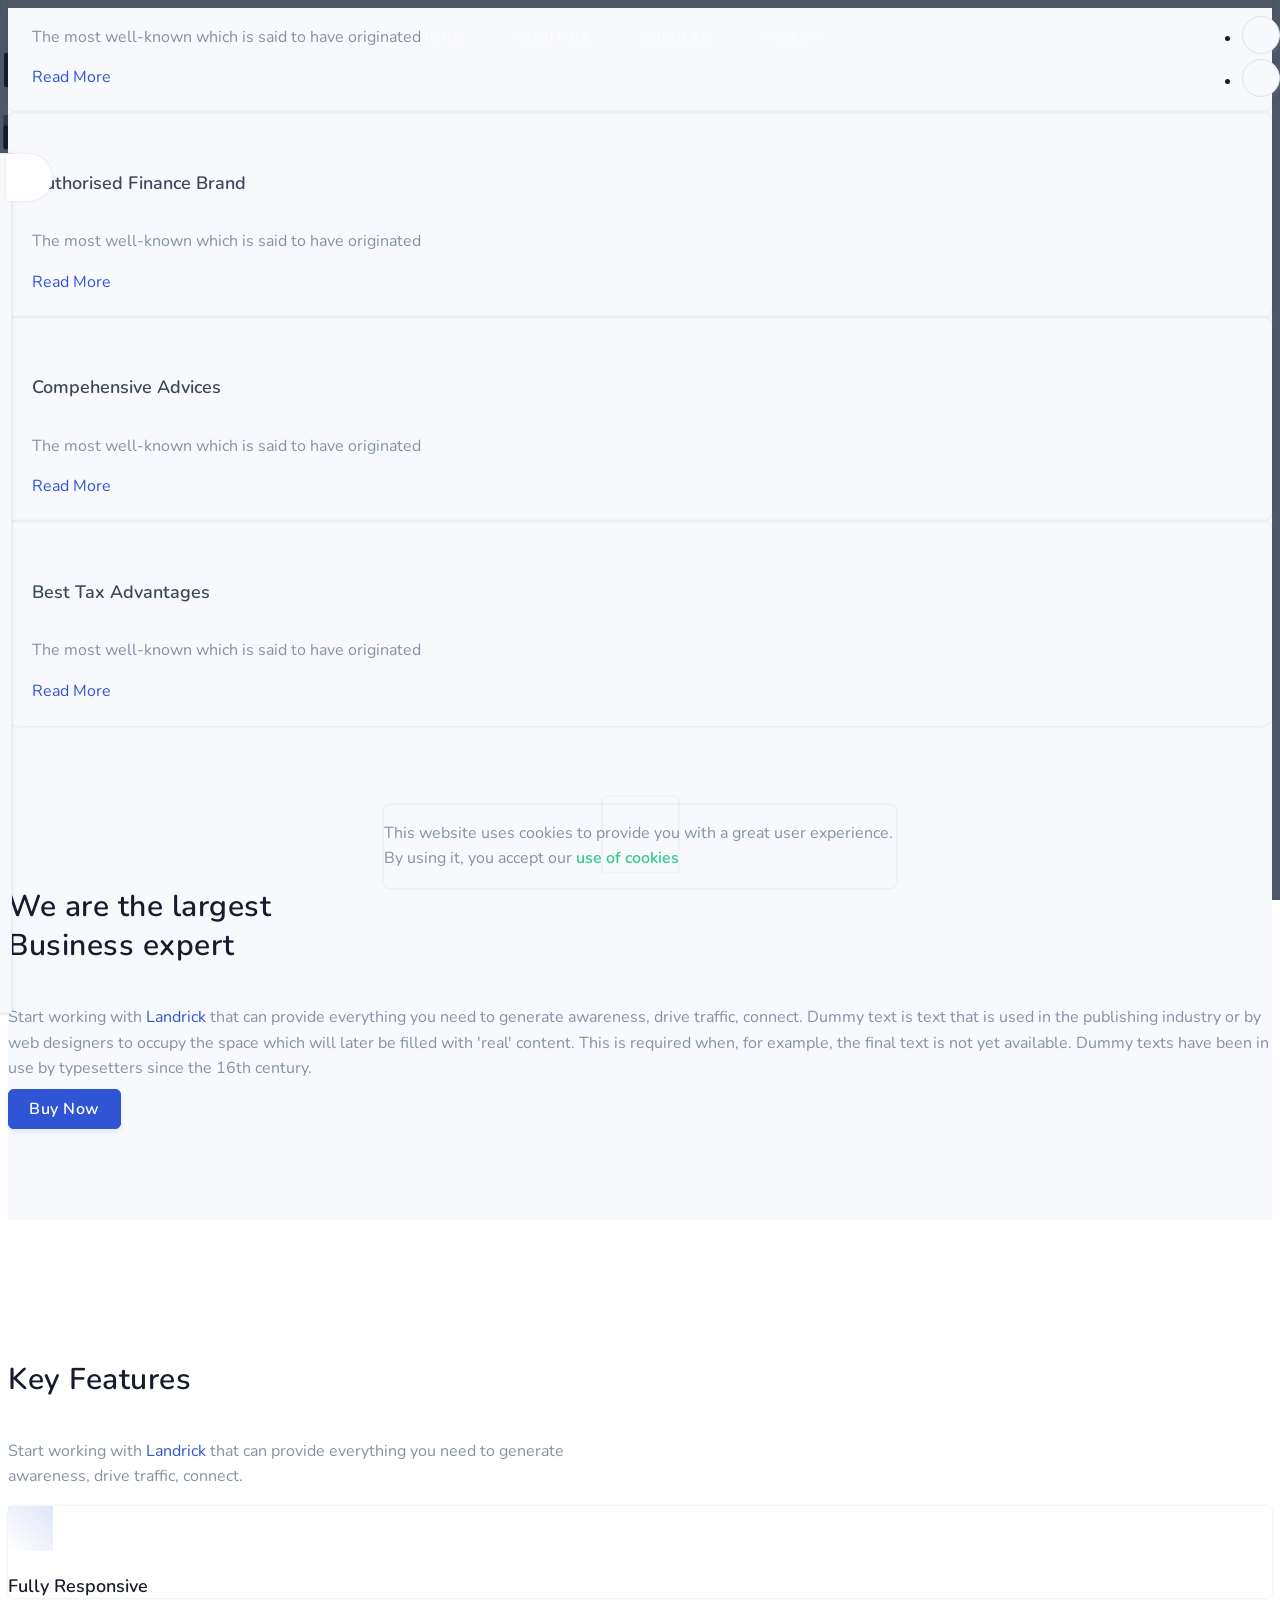
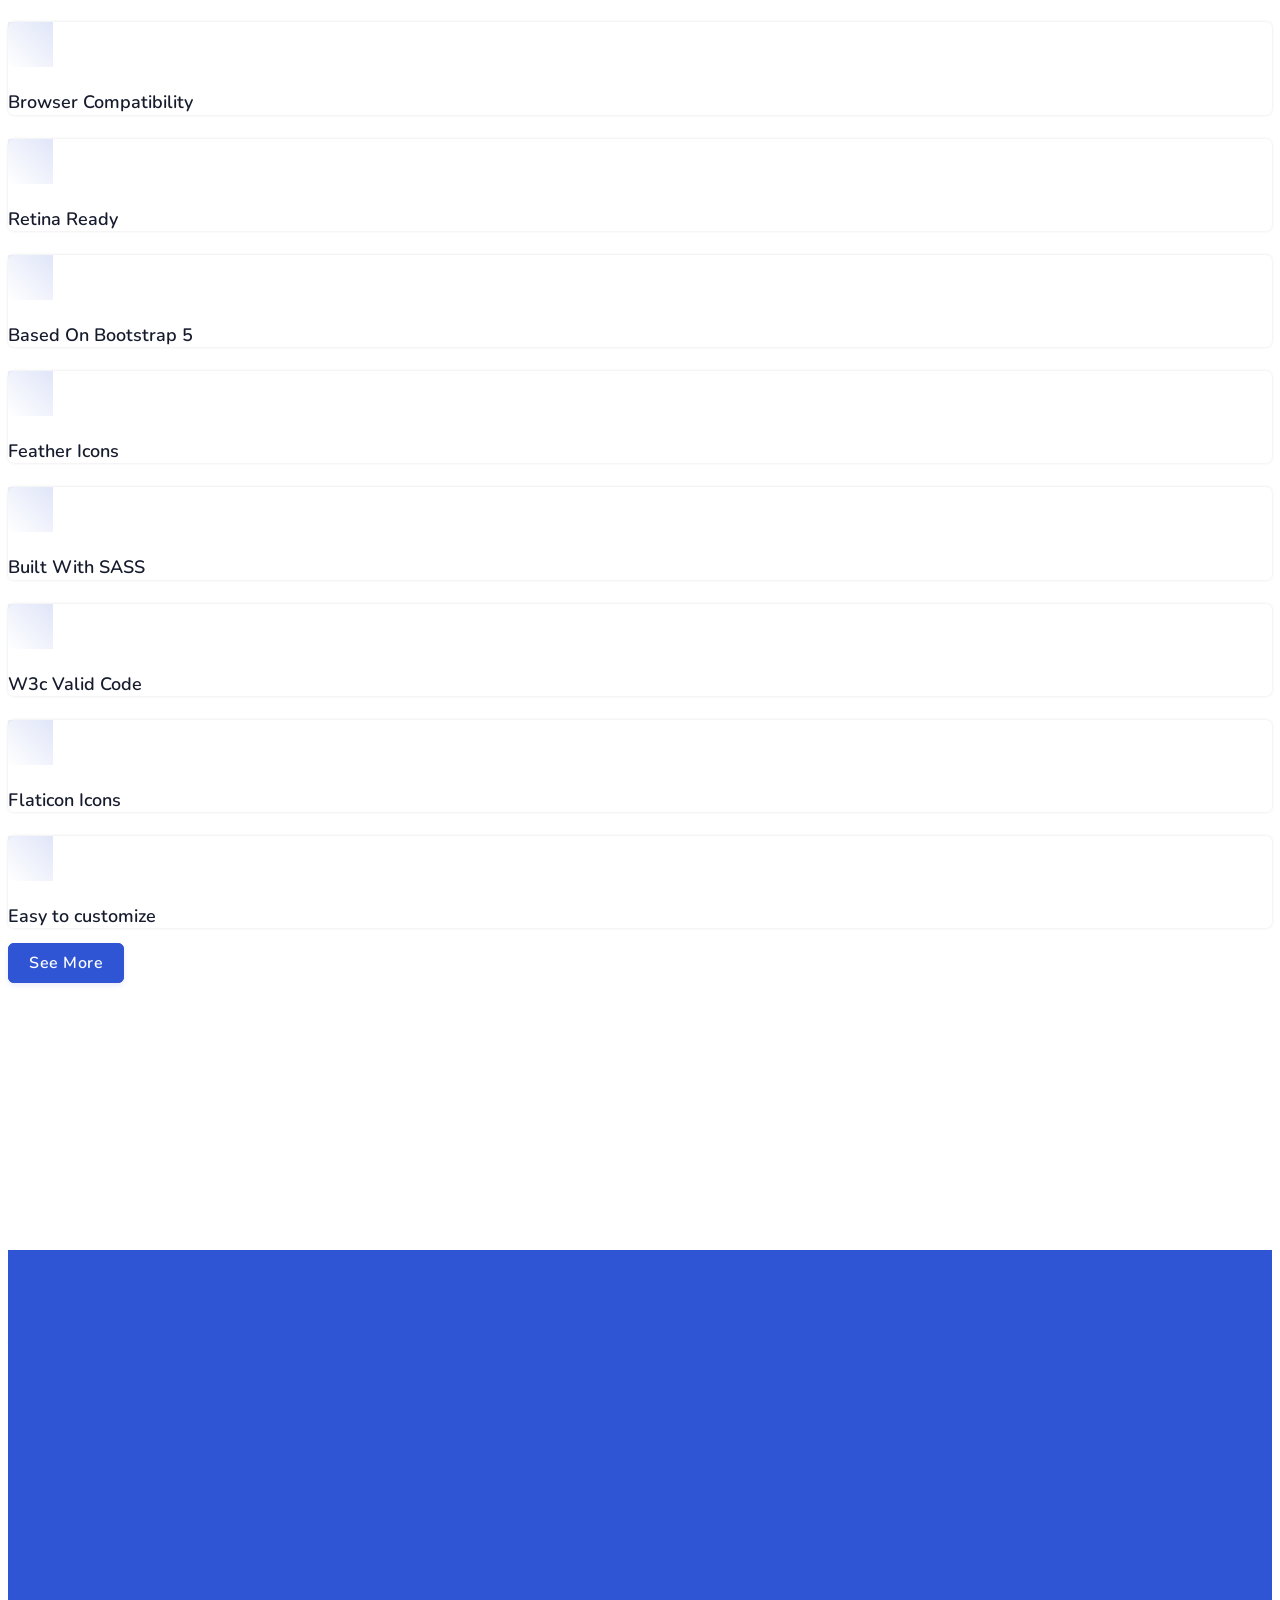
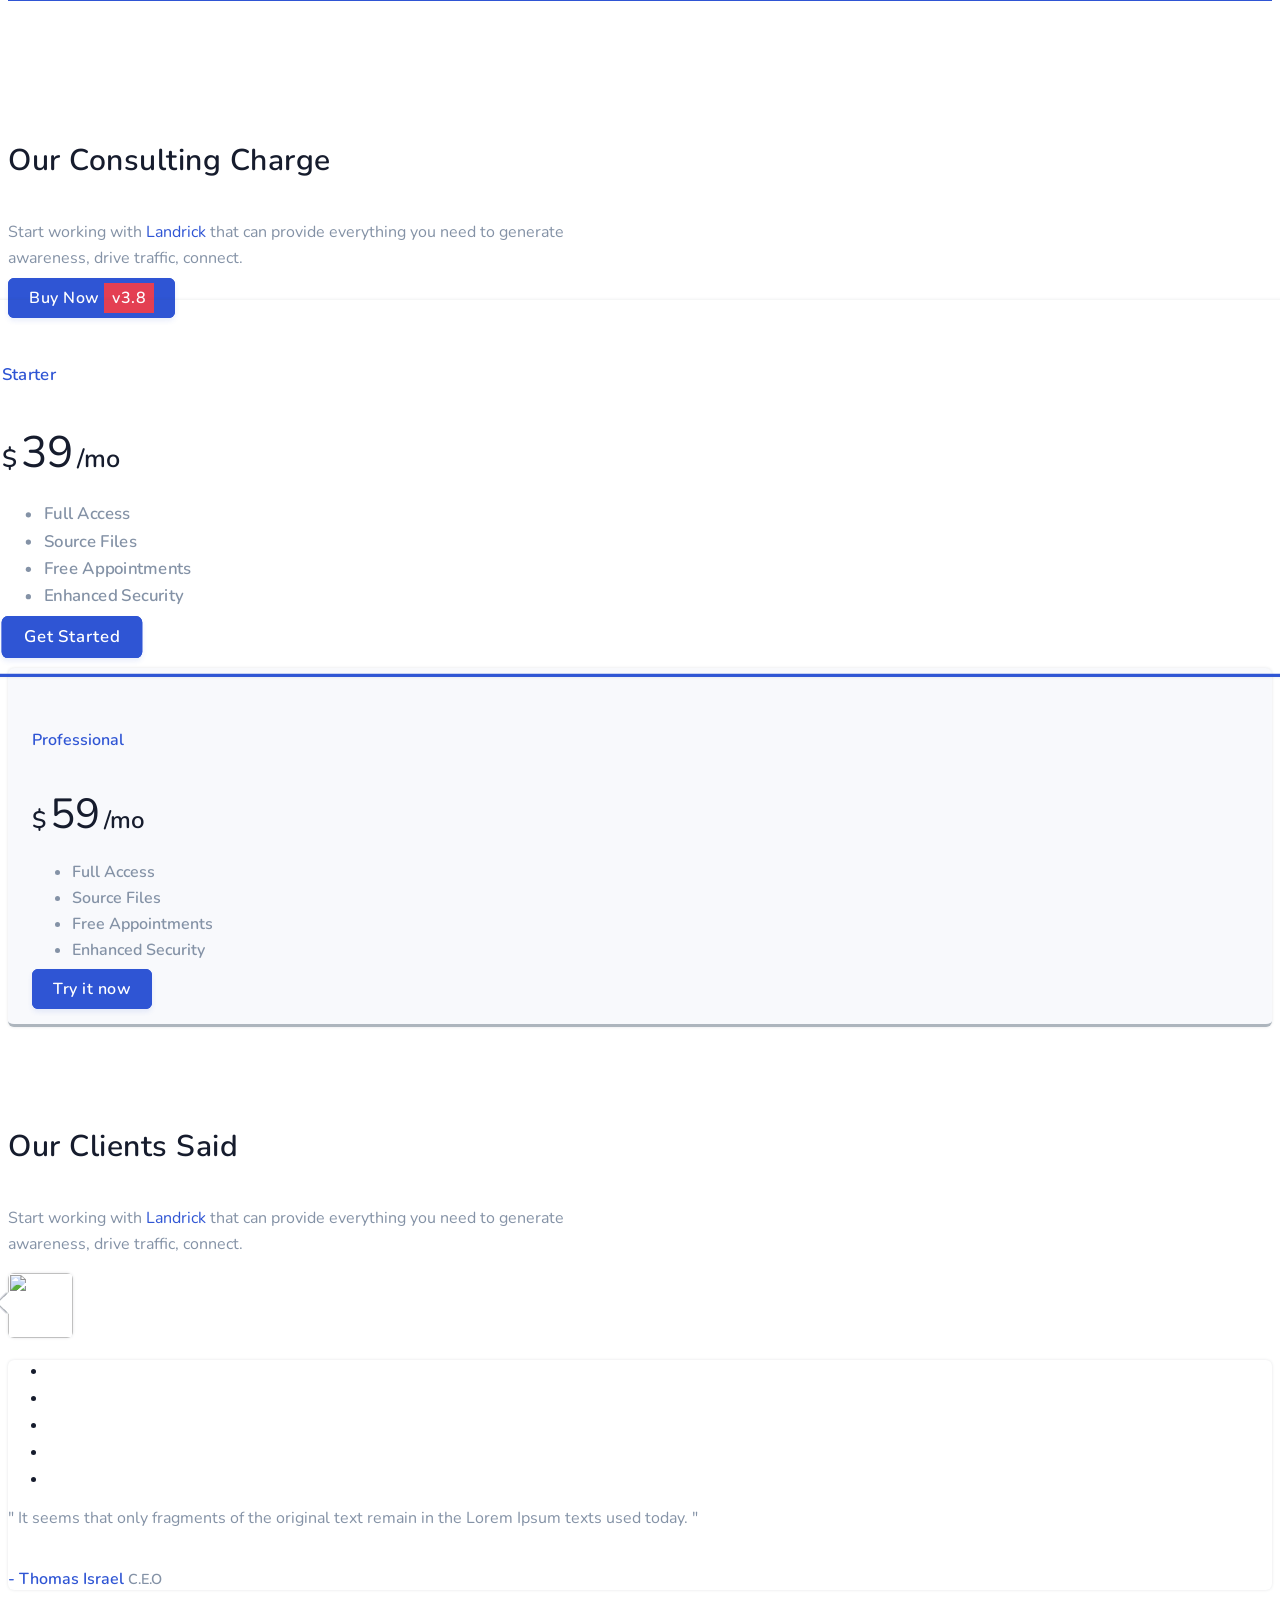
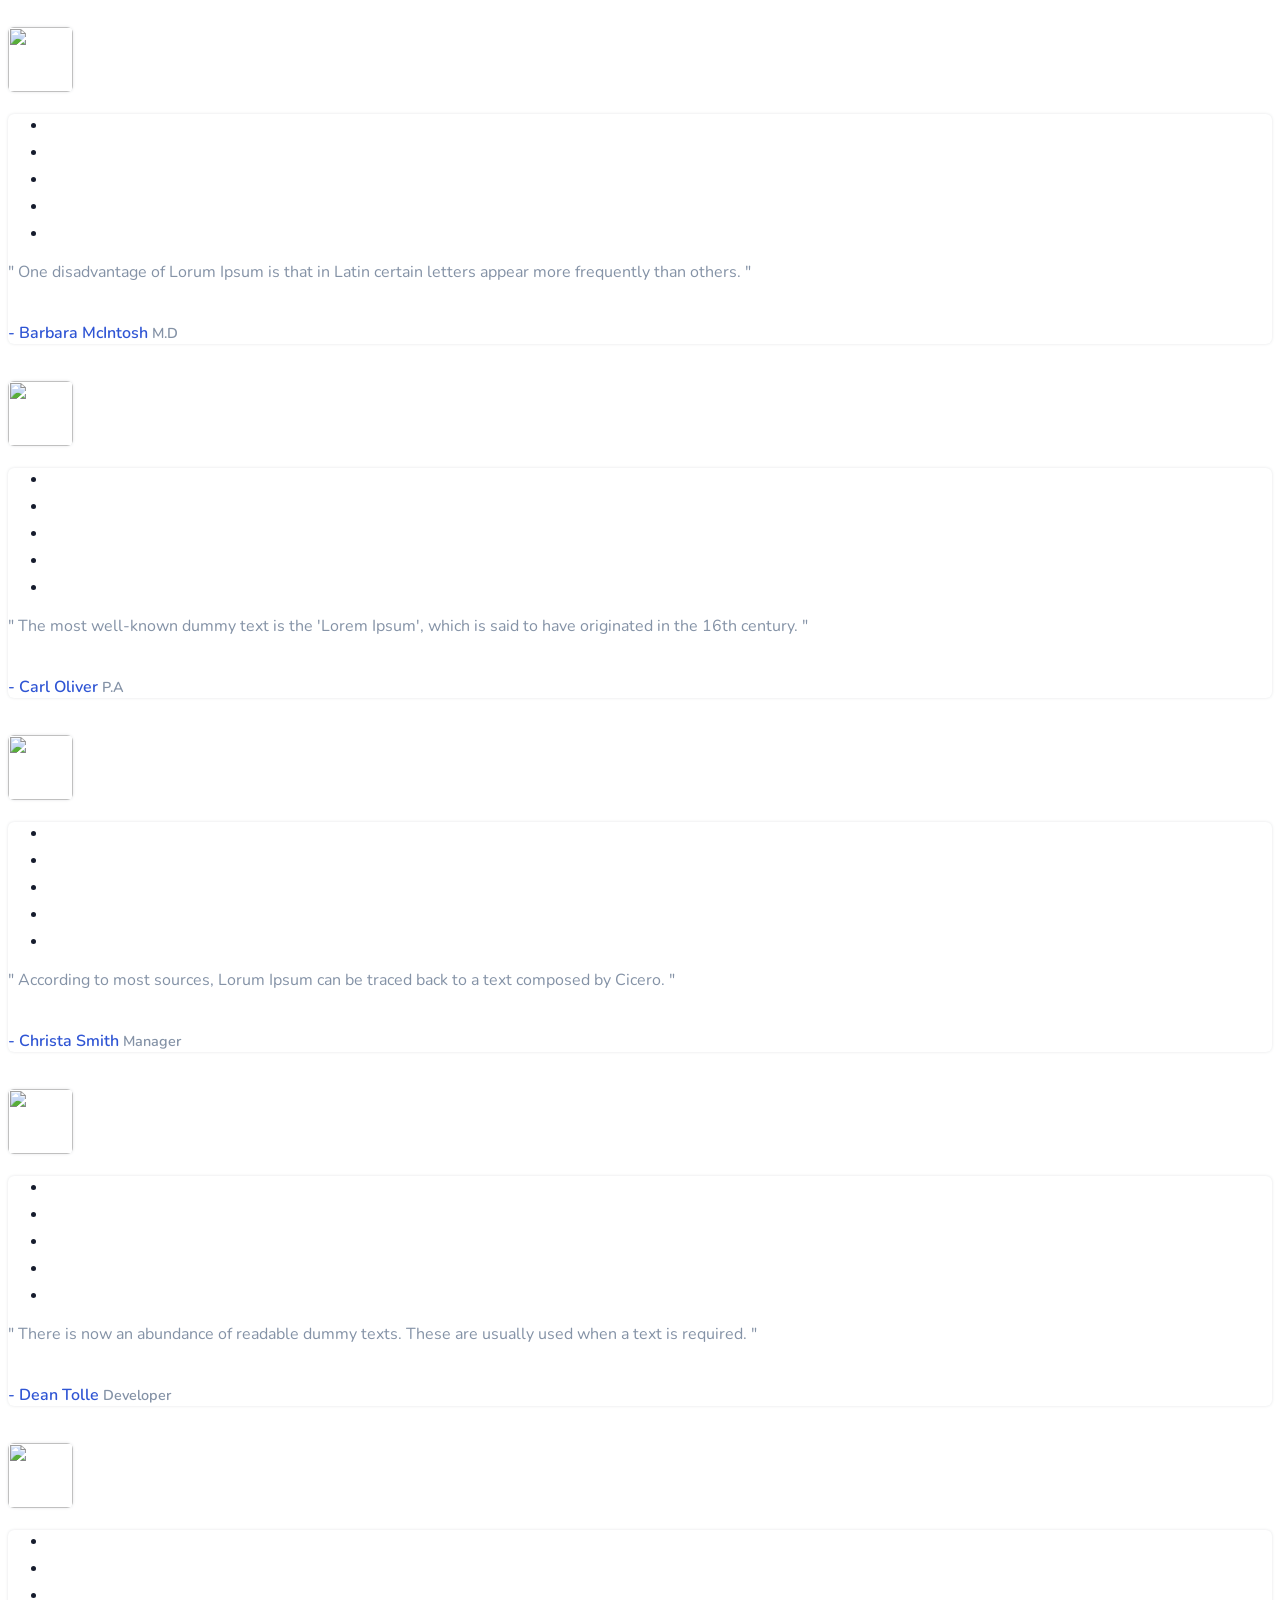
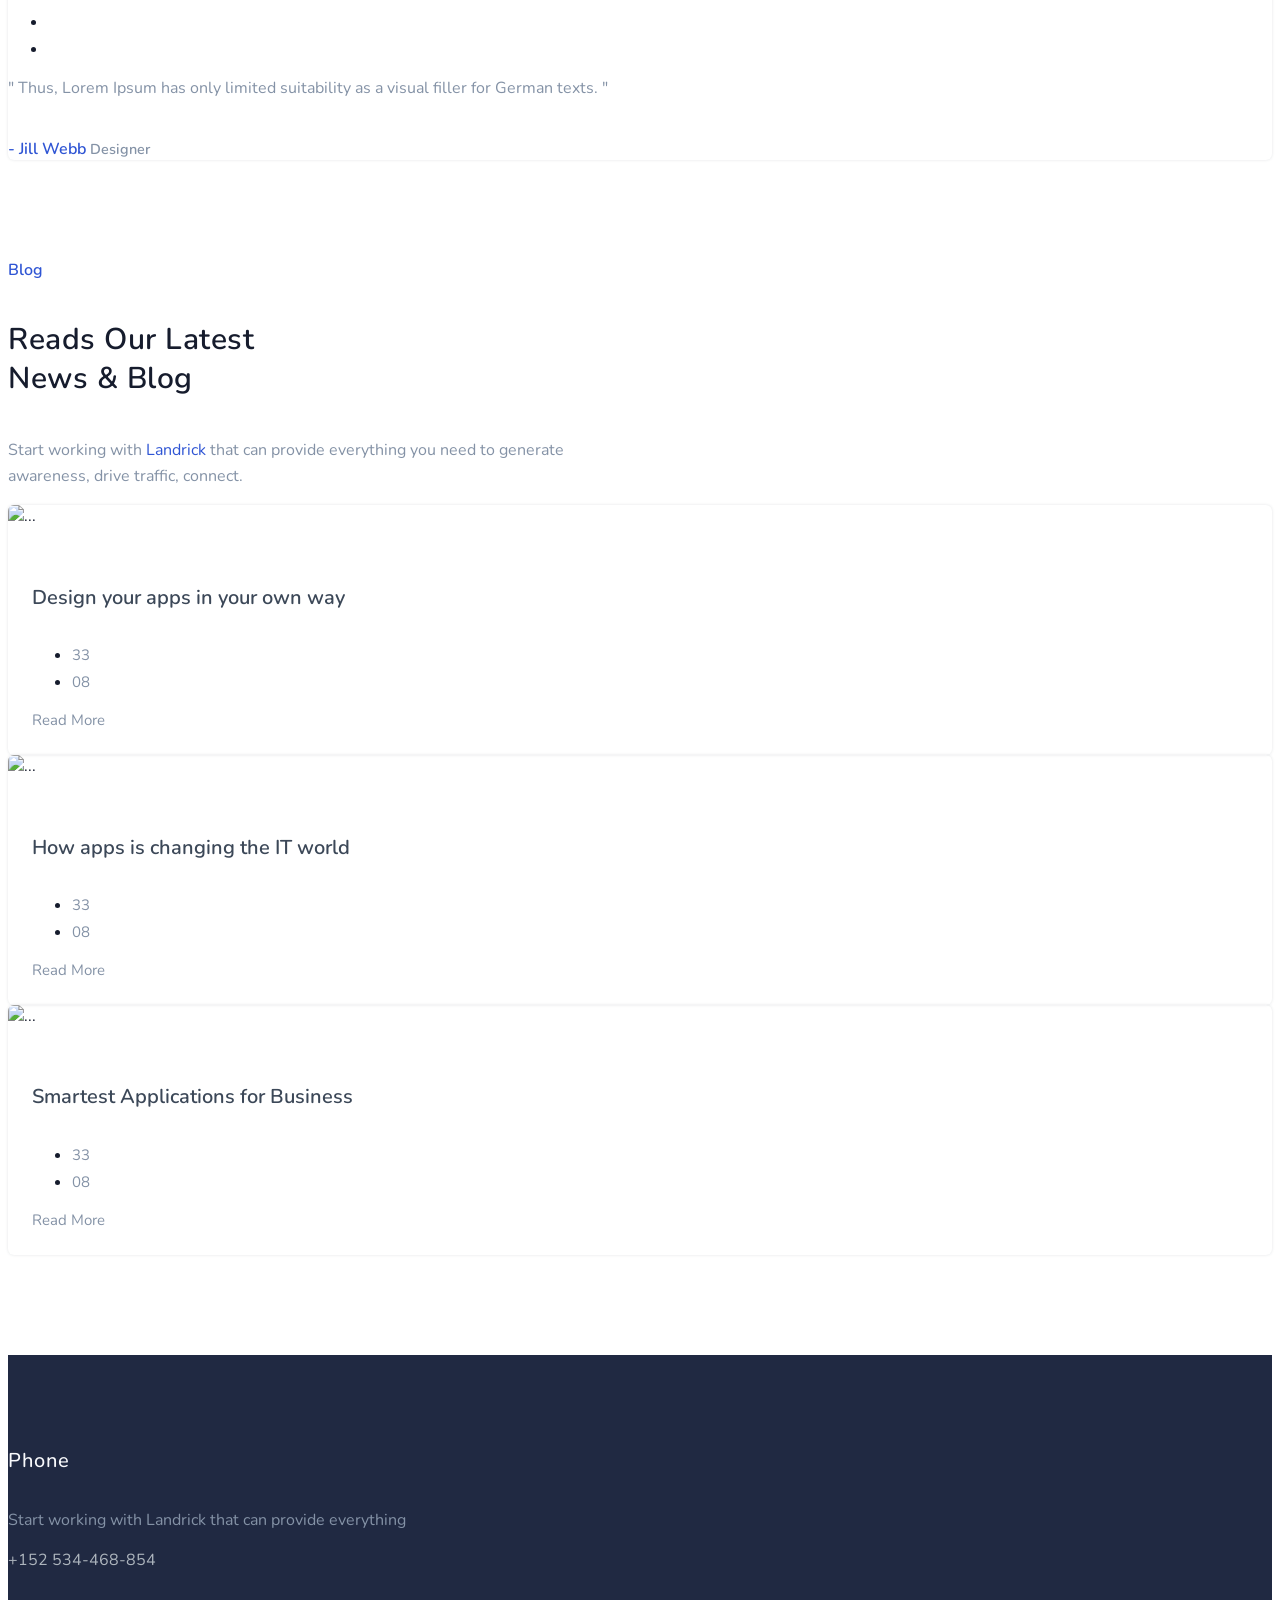
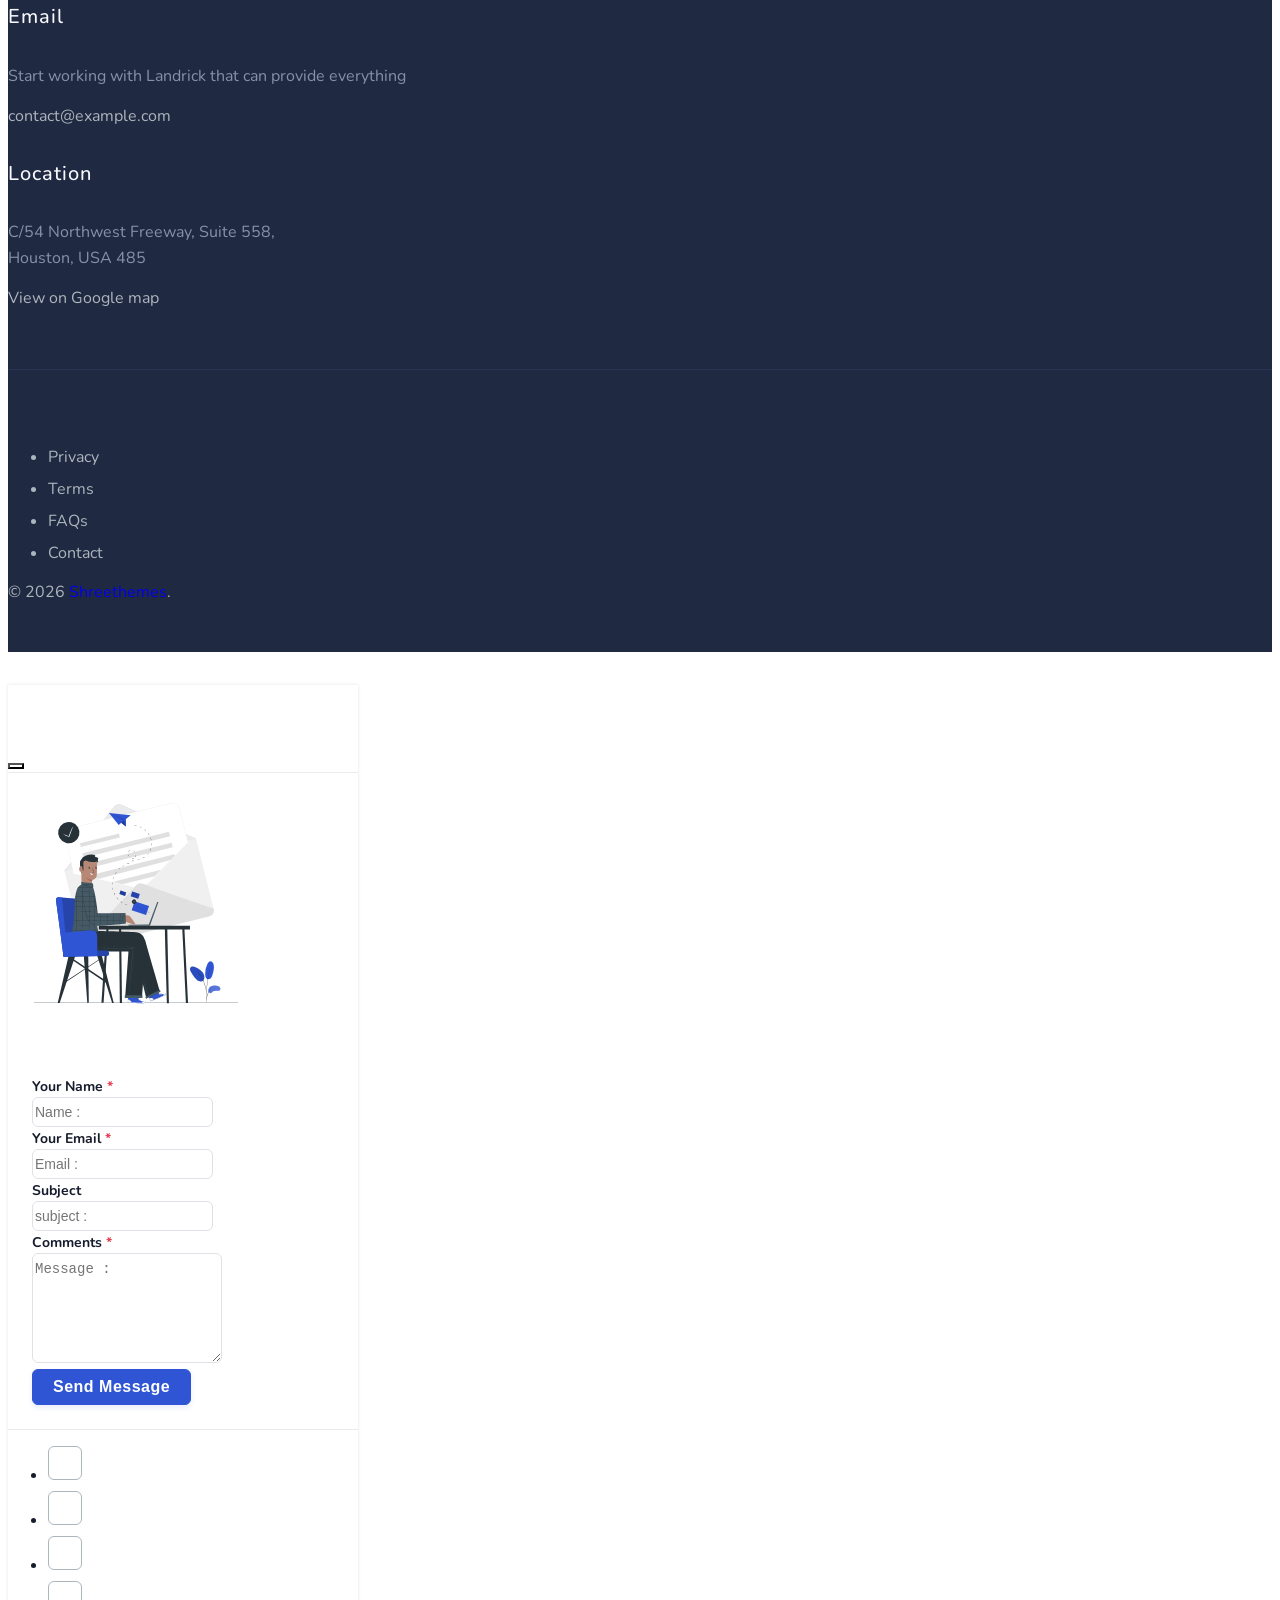
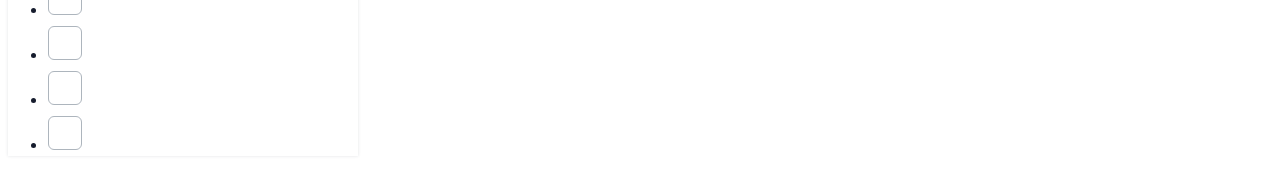
==== index.html @ a96aec64 "Rename index-corporate.html to index.html" ====
<!DOCTYPE html>
<html lang="en">

    <head>
        <meta charset="utf-8" />
        <title>Landrick - Saas & Software Landing Page Template</title>
        <meta name="viewport" content="width=device-width, initial-scale=1.0">
        <meta name="description" content="Premium Bootstrap 5 Landing Page Template" />
        <meta name="keywords" content="Saas, Software, multi-uses, HTML, Clean, Modern" />
        <meta name="author" content="Shreethemes" />
        <meta name="email" content="support@shreethemes.in" />
        <meta name="website" content="https://shreethemes.in" />
        <meta name="Version" content="v3.8.0" />
        <!-- favicon -->
        <link rel="shortcut icon" href="images/favicon.ico">
        <!-- Bootstrap -->
        <link href="css/bootstrap.min.css" rel="stylesheet" type="text/css" />
        <!-- tobii css -->
        <link href="css/tobii.min.css" rel="stylesheet" type="text/css" />
        <!-- Icons -->
        <link href="css/materialdesignicons.min.css" rel="stylesheet" type="text/css" />
        <link rel="stylesheet" href="https://unicons.iconscout.com/release/v3.0.6/css/line.css">
        <!-- Slider -->
        <link rel="stylesheet" href="css/tiny-slider.css"/>
        <link href="css/swiper.min.css" rel="stylesheet" type="text/css" />
        <!-- Main Css -->
        <link href="css/style.css" rel="stylesheet" type="text/css" id="theme-opt" />
        <link href="css/colors/default.css" rel="stylesheet" id="color-opt">
    </head>

    <body>
        <!-- Loader -->
        <!-- <div id="preloader">
            <div id="status">
                <div class="spinner">
                    <div class="double-bounce1"></div>
                    <div class="double-bounce2"></div>
                </div>
            </div>
        </div> -->
        <!-- Loader -->
        
        <!-- Navbar STart -->
        <header id="topnav" class="defaultscroll sticky">
            <div class="container">
                <!-- Logo container-->
                <div>
                    <a class="logo" href="index.html">
                    <span class="logo-light-mode">
                        <img src="images/logo-dark.png" class="l-dark" height="24" alt="">
                        <img src="images/logo-light.png" class="l-light" height="24" alt="">
                    </span>
                    <img src="images/logo-light.png" height="24" class="logo-dark-mode" alt="">
                </a>
                </div>

                <!-- End Logo container-->
                <div class="menu-extras">
                    <div class="menu-item">
                        <!-- Mobile menu toggle-->
                        <a class="navbar-toggle" id="isToggle" onclick="toggleMenu()">
                            <div class="lines">
                                <span></span>
                                <span></span>
                                <span></span>
                            </div>
                        </a>
                        <!-- End mobile menu toggle-->
                    </div>
                </div>

                <!--Login button Start-->
                <ul class="buy-button list-inline mb-0">
                    <li class="list-inline-item mb-0">
                        <a href="javascript:void(0)" data-bs-toggle="offcanvas" data-bs-target="#offcanvasRight" aria-controls="offcanvasRight">
                            <div class="login-btn-primary"><span class="btn btn-icon btn-pills btn-soft-primary"><i data-feather="settings" class="fea icon-sm"></i></span></div>
                            <div class="login-btn-light"><span class="btn btn-icon btn-pills btn-light"><i data-feather="settings" class="fea icon-sm"></i></span></div>
                        </a>
                    </li>
                    
                    <li class="list-inline-item ps-1 mb-0">
                        <a href="https://1.envato.market/4n73n" target="_blank">
                            <div class="login-btn-primary"><span class="btn btn-icon btn-pills btn-primary"><i data-feather="shopping-cart" class="fea icon-sm"></i></span></div>
                            <div class="login-btn-light"><span class="btn btn-icon btn-pills btn-light"><i data-feather="shopping-cart" class="fea icon-sm"></i></span></div>
                        </a>
                    </li>
                </ul>
                <!--Login button End-->
        
                <div id="navigation">
                    <!-- Navigation Menu-->   
                    <ul class="navigation-menu nav-light">
                        <li><a href="index-corporate.html" class="sub-menu-item">Home</a></li>
                        <li><a href="corporate-about.html" class="sub-menu-item"> About Us</a></li>
                        <li><a href="corporate-services.html" class="sub-menu-item">Services</a></li>
                        <li class="has-submenu parent-menu-item">
                            <a href="javascript:void(0)">Pages</a><span class="menu-arrow"></span>
                            <ul class="submenu">
                                <li><a href="corporate-team.html" class="sub-menu-item"> Team</a></li>
                                <li><a href="corporate-pricing.html" class="sub-menu-item">Pricing</a></li>
                                <li class="has-submenu parent-menu-item"><a href="javascript:void(0)"> Blog </a><span class="submenu-arrow"></span>
                                    <ul class="submenu">
                                        <li><a href="corporate-blog.html" class="sub-menu-item"> Blog </a></li>
                                        <li><a href="corporate-blog-detail.html" class="sub-menu-item">Blog Detail</a></li>
                                    </ul> 
                                </li>
                            </ul>
                        </li>
                    </ul><!--end navigation menu-->
                </div><!--end navigation-->
            </div><!--end container-->
        </header><!--end header-->
        <!-- Navbar End -->

        <section class="swiper-slider-hero position-relative d-block vh-100" id="home">
            <div class="swiper-container">
                <div class="swiper-wrapper">
                    <div class="swiper-slide d-flex align-items-center overflow-hidden">
                        <div class="slide-inner slide-bg-image d-flex align-items-center" style="background: center center;" data-background="images/corporate/1.jpg">
                            <div class="bg-overlay"></div>
                            <div class="container">
                                <div class="row justify-content-center">
                                    <div class="col-12">
                                        <div class="title-heading text-center">
                                            <h1 class="display-5 text-white title-dark fw-bold mb-4">Discover the world of <br> business</h1>
                                            <p class="para-desc mx-auto text-white-50">Launch your campaign and benefit from our expertise on designing and managing conversion centered bootstrap v5 html page.</p>
                                            
                                            <div class="mt-4 pt-2">
                                                <a href="javascript:void(0)" class="btn btn-primary">Contact us</a>
                                            </div>
                                        </div>
                                    </div><!--end col-->
                                </div><!--end row-->
                            </div><!--end container-->
                        </div><!-- end slide-inner --> 
                    </div> <!-- end swiper-slide -->

                    <div class="swiper-slide d-flex align-items-center overflow-hidden">
                        <div class="slide-inner slide-bg-image d-flex align-items-center" style="background: center center;" data-background="images/corporate/2.jpg">
                            <div class="bg-overlay"></div>
                            <div class="container">
                                <div class="row justify-content-center">
                                    <div class="col-12">
                                        <div class="title-heading text-center">
                                            <h1 class="display-5 text-white title-dark fw-bold mb-4">Meet our brand <br> new solution</h1>
                                            <p class="para-desc mx-auto text-white-50">Launch your campaign and benefit from our expertise on designing and managing conversion centered bootstrap v5 html page.</p>
                                            
                                            <div class="mt-4 pt-2">
                                                <a href="javascript:void(0)" class="btn btn-primary">Get Started</a>
                                            </div>
                                        </div>
                                    </div><!--end col-->
                                </div><!--end row-->
                            </div><!--end container-->
                        </div><!-- end slide-inner --> 
                    </div> <!-- end swiper-slide -->
                </div>
                <!-- end swiper-wrapper -->

                <!-- swipper controls -->
                <!-- <div class="swiper-pagination"></div> -->
                <div class="swiper-button-next border rounded-circle text-center"></div>
                <div class="swiper-button-prev border rounded-circle text-center"></div>
            </div><!--end container-->
        </section><!--end section-->
        <!-- Hero End -->

        <!-- FEATURES START -->
        <section class="section bg-light">
            <div class="container">
                <div class="row justify-content-center">
                    <div class="col-lg-12">
                        <div class="features-absolute">
                            <div class="row">
                                <div class="col-lg-3 col-md-6 col-12">
                                    <div class="card features feature-clean explore-feature p-4 px-md-3 border-0 rounded-md shadow text-center">
                                        <div class="icons text-primary text-center mx-auto">
                                            <i class="uil uil-airplay d-block rounded h3 mb-0"></i>
                                        </div>
            
                                        <div class="card-body p-0 content">
                                            <h5 class="mt-4"><a href="javascript:void(0)" class="title text-dark">Best Financial Advice</a></h5>
                                            <p class="text-muted">The most well-known which is said to have originated</p>
            
                                            <a href="javascript:void(0)" class="text-primary">Read More <i class="uil uil-angle-right-b align-middle"></i></a>
                                        </div>
                                    </div>
                                </div><!--end col-->
                                
                                <div class="col-lg-3 col-md-6 col-12 mt-4 mt-md-0 pt-2 pt-md-0">
                                    <div class="card features feature-clean explore-feature p-4 px-md-3 border-0 rounded-md shadow text-center">
                                        <div class="icons text-primary text-center mx-auto">
                                            <i class="uil uil-clipboard-alt d-block rounded h3 mb-0"></i>
                                        </div>
            
                                        <div class="card-body p-0 content">
                                            <h5 class="mt-4"><a href="javascript:void(0)" class="title text-dark">Authorised Finance Brand</a></h5>
                                            <p class="text-muted">The most well-known which is said to have originated</p>
            
                                            <a href="javascript:void(0)" class="text-primary">Read More <i class="uil uil-angle-right-b align-middle"></i></a>
                                        </div>
                                    </div>
                                </div><!--end col-->
                                
                                <div class="col-lg-3 col-md-6 col-12 mt-4 mt-lg-0 pt-2 pt-lg-0">
                                    <div class="card features feature-clean explore-feature p-4 px-md-3 border-0 rounded-md shadow text-center">
                                        <div class="icons text-primary text-center mx-auto">
                                            <i class="uil uil-credit-card-search d-block rounded h3 mb-0"></i>
                                        </div>
            
                                        <div class="card-body p-0 content">
                                            <h5 class="mt-4"><a href="javascript:void(0)" class="title text-dark">Compehensive Advices</a></h5>
                                            <p class="text-muted">The most well-known which is said to have originated</p>
            
                                            <a href="javascript:void(0)" class="text-primary">Read More <i class="uil uil-angle-right-b align-middle"></i></a>
                                        </div>
                                    </div>
                                </div><!--end col-->
                                
                                <div class="col-lg-3 col-md-6 col-12 mt-4 mt-lg-0 pt-2 pt-lg-0">
                                    <div class="card features feature-clean explore-feature p-4 px-md-3 border-0 rounded-md shadow text-center">
                                        <div class="icons text-primary text-center mx-auto">
                                            <i class="uil uil-ruler-combined d-block rounded h3 mb-0"></i>
                                        </div>
            
                                        <div class="card-body p-0 content">
                                            <h5 class="mt-4"><a href="javascript:void(0)" class="title text-dark">Best Tax Advantages</a></h5>
                                            <p class="text-muted">The most well-known which is said to have originated</p>
            
                                            <a href="javascript:void(0)" class="text-primary">Read More <i class="uil uil-angle-right-b align-middle"></i></a>
                                        </div>
                                    </div>
                                </div><!--end col-->
                            </div>
                        </div>
                    </div>
                </div><!--end row-->
            </div><!--end container-->

            <div class="container mt-100 mt-60">
                <div class="row align-items-center">
                    <div class="col-lg-5 col-md-5 mt-4 pt-2 mt-sm-0 pt-sm-0">
                        <div class="position-relative">
                            <img src="images/company/about2.png" class="img-fluid mx-auto" alt="">
                            <div class="play-icon">
                                <a href="#!" data-type="youtube" data-id="yba7hPeTSjk" class="play-btn lightbox">
                                    <i class="mdi mdi-play text-primary rounded-circle bg-white shadow"></i>
                                </a>
                            </div>
                        </div>
                    </div><!--end col-->

                    <div class="col-lg-7 col-md-7 mt-4 pt-2 mt-sm-0 pt-sm-0">
                        <div class="section-title ms-lg-4">
                            <h4 class="title mb-4">We are the largest <br> Business expert </h4>
                            <p class="text-muted">Start working with <span class="text-primary fw-bold">Landrick</span> that can provide everything you need to generate awareness, drive traffic, connect. Dummy text is text that is used in the publishing industry or by web designers to occupy the space which will later be filled with 'real' content. This is required when, for example, the final text is not yet available. Dummy texts have been in use by typesetters since the 16th century.</p>
                            <a href="javascript:void(0)" class="btn btn-primary mt-3">Buy Now <i class="mdi mdi-chevron-right align-middle"></i></a>
                        </div>
                    </div><!--end col-->
                </div><!--end row-->
            </div><!--end container-->
        </section><!--end section-->

        <section class="section">
            <div class="container">
                <div class="row justify-content-center">
                    <div class="col-12 text-center">
                        <div class="section-title mb-4 pb-2">
                            <h4 class="title mb-4">Key Features</h4>
                            <p class="text-muted para-desc mx-auto mb-0">Start working with <span class="text-primary fw-bold">Landrick</span> that can provide everything you need to generate awareness, drive traffic, connect.</p>
                        </div>
                    </div><!--end col-->
                </div><!--end row-->

                <div class="row">
                    <div class="col-lg-4 col-md-6 mt-4 pt-2">
                        <div class="d-flex key-feature align-items-center p-3 rounded shadow">
                            <div class="icon text-center rounded-circle me-3">
                                <i data-feather="monitor" class="fea icon-ex-md text-primary"></i>
                            </div>
                            <div class="flex-1">
                                <h4 class="title mb-0">Fully Responsive</h4>
                            </div>
                        </div>
                    </div><!--end col-->
                    
                    <div class="col-lg-4 col-md-6 mt-4 pt-2">
                        <div class="d-flex key-feature align-items-center p-3 rounded shadow">
                            <div class="icon text-center rounded-circle me-3">
                                <i data-feather="heart" class="fea icon-ex-md text-primary"></i>
                            </div>
                            <div class="flex-1">
                                <h4 class="title mb-0">Browser Compatibility</h4>
                            </div>
                        </div>
                    </div><!--end col-->
                    
                    <div class="col-lg-4 col-md-6 mt-4 pt-2">
                        <div class="d-flex key-feature align-items-center p-3 rounded shadow">
                            <div class="icon text-center rounded-circle me-3">
                                <i data-feather="eye" class="fea icon-ex-md text-primary"></i>
                            </div>
                            <div class="flex-1">
                                <h4 class="title mb-0">Retina Ready</h4>
                            </div>
                        </div>
                    </div><!--end col-->
                    
                    <div class="col-lg-4 col-md-6 mt-4 pt-2">
                        <div class="d-flex key-feature align-items-center p-3 rounded shadow">
                            <div class="icon text-center rounded-circle me-3">
                                <i data-feather="bold" class="fea icon-ex-md text-primary"></i>
                            </div>
                            <div class="flex-1">
                                <h4 class="title mb-0">Based On Bootstrap 5</h4>
                            </div>
                        </div>
                    </div><!--end col-->
                    
                    <div class="col-lg-4 col-md-6 mt-4 pt-2">
                        <div class="d-flex key-feature align-items-center p-3 rounded shadow">
                            <div class="icon text-center rounded-circle me-3">
                                <i data-feather="feather" class="fea icon-ex-md text-primary"></i>
                            </div>
                            <div class="flex-1">
                                <h4 class="title mb-0">Feather Icons</h4>
                            </div>
                        </div>
                    </div><!--end col-->
                    
                    <div class="col-lg-4 col-md-6 mt-4 pt-2">
                        <div class="d-flex key-feature align-items-center p-3 rounded shadow">
                            <div class="icon text-center rounded-circle me-3">
                                <i data-feather="code" class="fea icon-ex-md text-primary"></i>
                            </div>
                            <div class="flex-1">
                                <h4 class="title mb-0">Built With SASS</h4>
                            </div>
                        </div>
                    </div><!--end col-->
                    
                    <div class="col-lg-4 col-md-6 mt-4 pt-2">
                        <div class="d-flex key-feature align-items-center p-3 rounded shadow">
                            <div class="icon text-center rounded-circle me-3">
                                <i data-feather="user-check" class="fea icon-ex-md text-primary"></i>
                            </div>
                            <div class="flex-1">
                                <h4 class="title mb-0">W3c Valid Code</h4>
                            </div>
                        </div>
                    </div><!--end col-->
                    
                    <div class="col-lg-4 col-md-6 mt-4 pt-2">
                        <div class="d-flex key-feature align-items-center p-3 rounded shadow">
                            <div class="icon text-center rounded-circle me-3">
                                <i data-feather="git-merge" class="fea icon-ex-md text-primary"></i>
                            </div>
                            <div class="flex-1">
                                <h4 class="title mb-0">Flaticon Icons</h4>
                            </div>
                        </div>
                    </div><!--end col-->
                    
                    <div class="col-lg-4 col-md-6 mt-4 pt-2">
                        <div class="d-flex key-feature align-items-center p-3 rounded shadow">
                            <div class="icon text-center rounded-circle me-3">
                                <i data-feather="settings" class="fea icon-ex-md text-primary"></i>
                            </div>
                            <div class="flex-1">
                                <h4 class="title mb-0">Easy to customize</h4>
                            </div>
                        </div>
                    </div><!--end col-->
                    
                    <div class="col-12 mt-4 pt-2 text-center">
                        <a href="javascript:void(0)" class="btn btn-primary">See More <i class="mdi mdi-arrow-right"></i></a>
                    </div><!--end col-->
                </div><!--end row-->
            </div><!--end container-->
        </section><!--end section-->
        <!-- Start -->
        <section class="section bg-white pt-0">
            <div class="container">
                <div class="row justify-content-center">
                    <div class="col-12 text-center">
                        <div class="video-solution-cta position-relative" style="z-index: 1;">
                            <div class="position-relative">
                                <img src="images/cta-bg.jpg" class="img-fluid rounded-md shadow-lg" alt="">
                                <div class="play-icon">
                                    <a href="#!" data-type="youtube" data-id="yba7hPeTSjk" class="play-btn lightbox">
                                        <i class="mdi mdi-play text-primary rounded-circle bg-white shadow-lg"></i>
                                    </a>
                                </div>
                            </div>
                            <div class="content mt-md-4 pt-md-2">
                                <div class="row justify-content-center">
                                    <div class="col-lg-10 text-center">
                                        <div class="row align-items-center">
                                            <div class="col-md-6 mt-4 pt-2">
                                                <div class="section-title text-md-start">
                                                    <h6 class="text-white-50">Team</h6>
                                                    <h4 class="title text-white title-dark mb-0">Meet Experience <br> Team Member</h4>
                                                </div>
                                            </div>

                                            <div class="col-md-6 col-12 mt-4 pt-md-2">
                                                <div class="section-title text-md-start">
                                                    <p class="text-white-50 para-desc">Start working with Landrick that can provide everything you need to generate awareness, drive traffic, connect.</p>
                                                    <a href="javascript:void(0)" class="text-white title-dark">Read More <i data-feather="arrow-right" class="fea icon-sm"></i></a>
                                                </div>
                                            </div>
                                        </div>
                                    </div>
                                </div>
                            </div>
                        </div>
                    </div><!--end col-->
                </div><!--end row -->
                <div class="feature-posts-placeholder bg-primary bg-gradient"></div>
            </div><!--end container-->
        </section><!--end section-->
        <!-- End -->

        <section class="section">
            <div class="container">
                <div class="row mt-lg-4 align-items-center">
                    <div class="col-lg-5 col-md-12 text-center text-lg-start">
                        <div class="section-title mb-4 mb-lg-0 pb-2 pb-lg-0">
                            <h4 class="title mb-4">Our Consulting Charge</h4>
                            <p class="text-muted para-desc mx-auto mb-0">Start working with <span class="text-primary fw-bold">Landrick</span> that can provide everything you need to generate awareness, drive traffic, connect.</p>
                            <a href="https://1.envato.market/4n73n" target="_blank" class="btn btn-primary mt-4">Buy Now <span class="badge rounded-pill bg-danger ms-2">v3.8</span></a>
                        </div>
                    </div><!--end col-->

                    <div class="col-lg-7 col-md-12">
                        <div class="ms-lg-5">
                            <div class="row align-items-center">
                                <div class="col-md-6 col-12 mt-4 pt-4 px-md-0">
                                    <div class="card pricing-rates starter-plan shadow rounded border-0">
                                        <div class="card-body py-5">
                                            <h6 class="title fw-bold text-uppercase text-primary mb-4">Starter</h6>
                                            <div class="d-flex mb-4">
                                                <span class="h4 mb-0 mt-2">$</span>
                                                <span class="price h1 mb-0">39</span>
                                                <span class="h4 align-self-end mb-1">/mo</span>
                                            </div>
    
                                            <ul class="list-unstyled mb-0 ps-0">
                                                <li class="h6 text-muted mb-0"><span class="text-primary h5 me-2"><i class="uil uil-check-circle align-middle"></i></span>Full Access</li>
                                                <li class="h6 text-muted mb-0"><span class="text-primary h5 me-2"><i class="uil uil-check-circle align-middle"></i></span>Source Files</li>
                                                <li class="h6 text-muted mb-0"><span class="text-primary h5 me-2"><i class="uil uil-check-circle align-middle"></i></span>Free Appointments</li>
                                                <li class="h6 text-muted mb-0"><span class="text-primary h5 me-2"><i class="uil uil-check-circle align-middle"></i></span>Enhanced Security</li>
                                            </ul>
                                            <a href="javascript:void(0)" class="btn btn-primary mt-4">Get Started</a>
                                        </div>
                                    </div>
                                </div><!--end col-->
    
                                <div class="col-md-6 col-12 mt-4 pt-2 pt-md-4 px-md-0">
                                    <div class="card pricing-rates bg-light shadow rounded border-0">
                                        <div class="card-body py-5">
                                            <h6 class="title fw-bold text-uppercase text-primary mb-4">Professional</h6>
                                            <div class="d-flex mb-4">
                                                <span class="h4 mb-0 mt-2">$</span>
                                                <span class="price h1 mb-0">59</span>
                                                <span class="h4 align-self-end mb-1">/mo</span>
                                            </div>
    
                                            <ul class="list-unstyled mb-0 ps-0">
                                                <li class="h6 text-muted mb-0"><span class="text-primary h5 me-2"><i class="uil uil-check-circle align-middle"></i></span>Full Access</li>
                                                <li class="h6 text-muted mb-0"><span class="text-primary h5 me-2"><i class="uil uil-check-circle align-middle"></i></span>Source Files</li>
                                                <li class="h6 text-muted mb-0"><span class="text-primary h5 me-2"><i class="uil uil-check-circle align-middle"></i></span>Free Appointments</li>
                                                <li class="h6 text-muted mb-0"><span class="text-primary h5 me-2"><i class="uil uil-check-circle align-middle"></i></span>Enhanced Security</li>
                                            </ul>
                                            <a href="javascript:void(0)" class="btn btn-primary mt-4">Try it now</a>
                                        </div>
                                    </div>
                                </div><!--end col-->
                            </div><!--end row-->
                        </div>
                    </div><!--end col-->
                </div><!--end row-->
            </div><!--end container-->

            <div class="container mt-100 mt-60">
                <div class="row justify-content-center">
                    <div class="col-12 text-center">
                        <div class="section-title mb-4 pb-2">
                            <h4 class="title mb-4">Our Clients Said</h4>
                            <p class="text-muted para-desc mx-auto mb-0">Start working with <span class="text-primary fw-bold">Landrick</span> that can provide everything you need to generate awareness, drive traffic, connect.</p>
                        </div>
                    </div><!--end col-->
                </div><!--end row-->

                <div class="row justify-content-center">
                    <div class="col-lg-12 mt-4">
                        <div class="tiny-three-item">
                            <div class="tiny-slide">
                                <div class="d-flex client-testi m-2">
                                <img src="images/client/01.jpg" class="avatar avatar-small client-image rounded shadow" alt="">
                                    <div class="flex-1 content p-3 shadow rounded bg-white position-relative">
                                        <ul class="list-unstyled mb-0">
                                            <li class="list-inline-item"><i class="mdi mdi-star text-warning"></i></li>
                                            <li class="list-inline-item"><i class="mdi mdi-star text-warning"></i></li>
                                            <li class="list-inline-item"><i class="mdi mdi-star text-warning"></i></li>
                                            <li class="list-inline-item"><i class="mdi mdi-star text-warning"></i></li>
                                            <li class="list-inline-item"><i class="mdi mdi-star text-warning"></i></li>
                                        </ul>
                                        <p class="text-muted mt-2">" It seems that only fragments of the original text remain in the Lorem Ipsum texts used today. "</p>
                                        <h6 class="text-primary">- Thomas Israel <small class="text-muted">C.E.O</small></h6>
                                    </div>
                                </div>
                            </div>
                            
                            <div class="tiny-slide">
                                <div class="d-flex client-testi m-2">
                                <img src="images/client/02.jpg" class="avatar avatar-small client-image rounded shadow" alt="">
                                    <div class="flex-1 content p-3 shadow rounded bg-white position-relative">
                                        <ul class="list-unstyled mb-0">
                                            <li class="list-inline-item"><i class="mdi mdi-star text-warning"></i></li>
                                            <li class="list-inline-item"><i class="mdi mdi-star text-warning"></i></li>
                                            <li class="list-inline-item"><i class="mdi mdi-star text-warning"></i></li>
                                            <li class="list-inline-item"><i class="mdi mdi-star text-warning"></i></li>
                                            <li class="list-inline-item"><i class="mdi mdi-star-half text-warning"></i></li>
                                        </ul>
                                        <p class="text-muted mt-2">" One disadvantage of Lorum Ipsum is that in Latin certain letters appear more frequently than others. "</p>
                                        <h6 class="text-primary">- Barbara McIntosh <small class="text-muted">M.D</small></h6>
                                    </div>
                                </div>
                            </div>

                            <div class="tiny-slide">
                                <div class="d-flex client-testi m-2">
                                <img src="images/client/03.jpg" class="avatar avatar-small client-image rounded shadow" alt="">
                                    <div class="flex-1 content p-3 shadow rounded bg-white position-relative">
                                        <ul class="list-unstyled mb-0">
                                            <li class="list-inline-item"><i class="mdi mdi-star text-warning"></i></li>
                                            <li class="list-inline-item"><i class="mdi mdi-star text-warning"></i></li>
                                            <li class="list-inline-item"><i class="mdi mdi-star text-warning"></i></li>
                                            <li class="list-inline-item"><i class="mdi mdi-star text-warning"></i></li>
                                            <li class="list-inline-item"><i class="mdi mdi-star text-warning"></i></li>
                                        </ul>
                                        <p class="text-muted mt-2">" The most well-known dummy text is the 'Lorem Ipsum', which is said to have originated in the 16th century. "</p>
                                        <h6 class="text-primary">- Carl Oliver <small class="text-muted">P.A</small></h6>
                                    </div>
                                </div>
                            </div>

                            <div class="tiny-slide">
                                <div class="d-flex client-testi m-2">
                                <img src="images/client/04.jpg" class="avatar avatar-small client-image rounded shadow" alt="">
                                    <div class="flex-1 content p-3 shadow rounded bg-white position-relative">
                                        <ul class="list-unstyled mb-0">
                                            <li class="list-inline-item"><i class="mdi mdi-star text-warning"></i></li>
                                            <li class="list-inline-item"><i class="mdi mdi-star text-warning"></i></li>
                                            <li class="list-inline-item"><i class="mdi mdi-star text-warning"></i></li>
                                            <li class="list-inline-item"><i class="mdi mdi-star text-warning"></i></li>
                                            <li class="list-inline-item"><i class="mdi mdi-star text-warning"></i></li>
                                        </ul>
                                        <p class="text-muted mt-2">" According to most sources, Lorum Ipsum can be traced back to a text composed by Cicero. "</p>
                                        <h6 class="text-primary">- Christa Smith <small class="text-muted">Manager</small></h6>
                                    </div>
                                </div>
                            </div>

                            <div class="tiny-slide">
                                <div class="d-flex client-testi m-2">
                                <img src="images/client/05.jpg" class="avatar avatar-small client-image rounded shadow" alt="">
                                    <div class="flex-1 content p-3 shadow rounded bg-white position-relative">
                                        <ul class="list-unstyled mb-0">
                                            <li class="list-inline-item"><i class="mdi mdi-star text-warning"></i></li>
                                            <li class="list-inline-item"><i class="mdi mdi-star text-warning"></i></li>
                                            <li class="list-inline-item"><i class="mdi mdi-star text-warning"></i></li>
                                            <li class="list-inline-item"><i class="mdi mdi-star text-warning"></i></li>
                                            <li class="list-inline-item"><i class="mdi mdi-star text-warning"></i></li>
                                        </ul>
                                        <p class="text-muted mt-2">" There is now an abundance of readable dummy texts. These are usually used when a text is required. "</p>
                                        <h6 class="text-primary">- Dean Tolle <small class="text-muted">Developer</small></h6>
                                    </div>
                                </div>
                            </div>

                            <div class="tiny-slide">
                                <div class="d-flex client-testi m-2">
                                <img src="images/client/06.jpg" class="avatar avatar-small client-image rounded shadow" alt="">
                                    <div class="flex-1 content p-3 shadow rounded bg-white position-relative">
                                        <ul class="list-unstyled mb-0">
                                            <li class="list-inline-item"><i class="mdi mdi-star text-warning"></i></li>
                                            <li class="list-inline-item"><i class="mdi mdi-star text-warning"></i></li>
                                            <li class="list-inline-item"><i class="mdi mdi-star text-warning"></i></li>
                                            <li class="list-inline-item"><i class="mdi mdi-star text-warning"></i></li>
                                            <li class="list-inline-item"><i class="mdi mdi-star text-warning"></i></li>
                                        </ul>
                                        <p class="text-muted mt-2">" Thus, Lorem Ipsum has only limited suitability as a visual filler for German texts. "</p>
                                        <h6 class="text-primary">- Jill Webb <small class="text-muted">Designer</small></h6>
                                    </div>
                                </div>
                            </div>
                        </div>
                    </div><!--end col-->
                </div><!--end row-->
            </div><!--end container-->

            <div class="container mt-100 mt-60">
                <div class="row align-items-center mb-4 pb-2">
                    <div class="col-lg-6">
                        <div class="section-title text-center text-lg-start">
                            <h6 class="text-primary">Blog</h6>
                            <h4 class="title mb-4 mb-lg-0">Reads Our Latest <br> News & Blog</h4>
                        </div>
                    </div><!--end col-->

                    <div class="col-lg-6">
                        <div class="section-title text-center text-lg-start">
                            <p class="text-muted mb-0 mx-auto para-desc">Start working with <span class="text-primary fw-bold">Landrick</span> that can provide everything you need to generate awareness, drive traffic, connect.</p>
                        </div>
                    </div><!--end col-->
                </div><!--end row-->

                <div class="row">
                    <div class="col-lg-4 col-md-6 mt-4 pt-2">
                        <div class="card blog rounded border-0 shadow">
                            <div class="position-relative">
                                <img src="images/blog/01.jpg" class="card-img-top rounded-top" alt="...">
                                <div class="overlay rounded-top"></div>
                            </div>
                            <div class="card-body content">
                                <h5><a href="javascript:void(0)" class="card-title title text-dark">Design your apps in your own way</a></h5>
                                <div class="post-meta d-flex justify-content-between mt-3">
                                    <ul class="list-unstyled mb-0">
                                        <li class="list-inline-item me-2 mb-0"><a href="javascript:void(0)" class="text-muted like"><i class="uil uil-heart me-1"></i>33</a></li>
                                        <li class="list-inline-item"><a href="javascript:void(0)" class="text-muted comments"><i class="uil uil-comment me-1"></i>08</a></li>
                                    </ul>
                                    <a href="blog-detail.html" class="text-muted readmore">Read More <i class="uil uil-angle-right-b align-middle"></i></a>
                                </div>
                            </div>
                            <div class="author">
                                <small class="text-light user d-block"><i class="uil uil-user"></i> Calvin Carlo</small>
                                <small class="text-light date"><i class="uil uil-calendar-alt"></i> 25th June 2021</small>
                            </div>
                        </div>
                    </div><!--end col-->
                    
                    <div class="col-lg-4 col-md-6 mt-4 pt-2">
                        <div class="card blog rounded border-0 shadow">
                            <div class="position-relative">
                                <img src="images/blog/02.jpg" class="card-img-top rounded-top" alt="...">
                                <div class="overlay rounded-top"></div>
                            </div>
                            <div class="card-body content">
                                <h5><a href="javascript:void(0)" class="card-title title text-dark">How apps is changing the IT world</a></h5>
                                <div class="post-meta d-flex justify-content-between mt-3">
                                    <ul class="list-unstyled mb-0">
                                        <li class="list-inline-item me-2 mb-0"><a href="javascript:void(0)" class="text-muted like"><i class="uil uil-heart me-1"></i>33</a></li>
                                        <li class="list-inline-item"><a href="javascript:void(0)" class="text-muted comments"><i class="uil uil-comment me-1"></i>08</a></li>
                                    </ul>
                                    <a href="blog-detail.html" class="text-muted readmore">Read More <i class="uil uil-angle-right-b align-middle"></i></a>
                                </div>
                            </div>
                            <div class="author">
                                <small class="text-light user d-block"><i class="uil uil-user"></i> Calvin Carlo</small>
                                <small class="text-light date"><i class="uil uil-calendar-alt"></i> 25th June 2021</small>
                            </div>
                        </div>
                    </div><!--end col-->
                    
                    <div class="col-lg-4 col-md-6 mt-4 pt-2">
                        <div class="card blog rounded border-0 shadow">
                            <div class="position-relative">
                                <img src="images/blog/03.jpg" class="card-img-top rounded-top" alt="...">
                                <div class="overlay rounded-top"></div>
                            </div>
                            <div class="card-body content">
                                <h5><a href="javascript:void(0)" class="card-title title text-dark">Smartest Applications for Business</a></h5>
                                <div class="post-meta d-flex justify-content-between mt-3">
                                    <ul class="list-unstyled mb-0">
                                        <li class="list-inline-item me-2 mb-0"><a href="javascript:void(0)" class="text-muted like"><i class="uil uil-heart me-1"></i>33</a></li>
                                        <li class="list-inline-item"><a href="javascript:void(0)" class="text-muted comments"><i class="uil uil-comment me-1"></i>08</a></li>
                                    </ul>
                                    <a href="blog-detail.html" class="text-muted readmore">Read More <i class="uil uil-angle-right-b align-middle"></i></a>
                                </div>
                            </div>
                            <div class="author">
                                <small class="text-light user d-block"><i class="uil uil-user"></i> Calvin Carlo</small>
                                <small class="text-light date"><i class="uil uil-calendar-alt"></i> 25th June 2021</small>
                            </div>
                        </div>
                    </div><!--end col-->
                </div><!--end row-->
            </div><!--end container-->
        </section><!--end section-->

        <!-- Footer Start -->
        <footer class="footer">
            <div class="container">
                <div class="row justify-content-center">
                    <div class="col-12">
                        <div class="footer-py-60 text-center">
                            <div class="row py-5">
                                <div class="col-md-4">
                                    <div class="card border-0 text-center features feature-clean bg-transparent">
                                        <div class="icons text-primary text-center mx-auto">
                                            <i class="uil uil-phone d-block rounded h3 mb-0"></i>
                                        </div>
                                        <div class="content mt-4">
                                            <h5 class="footer-head">Phone</h5>
                                            <p class="text-muted">Start working with Landrick that can provide everything</p>
                                            <a href="tel:+152534-468-854" class="text-foot">+152 534-468-854</a>
                                        </div>
                                    </div>
                                </div><!--end col-->
                                
                                <div class="col-md-4 mt-4 mt-sm-0 pt-2 pt-sm-0">
                                    <div class="card border-0 text-center features feature-clean bg-transparent">
                                        <div class="icons text-primary text-center mx-auto">
                                            <i class="uil uil-envelope d-block rounded h3 mb-0"></i>
                                        </div>
                                        <div class="content mt-4">
                                            <h5 class="footer-head">Email</h5>
                                            <p class="text-muted">Start working with Landrick that can provide everything</p>
                                            <a href="mailto:contact@example.com" class="text-foot">contact@example.com</a>
                                        </div>
                                    </div>
                                </div><!--end col-->
                                
                                <div class="col-md-4 mt-4 mt-sm-0 pt-2 pt-sm-0">
                                    <div class="card border-0 text-center features feature-clean bg-transparent">
                                        <div class="icons text-primary text-center mx-auto">
                                            <i class="uil uil-map-marker d-block rounded h3 mb-0"></i>
                                        </div>
                                        <div class="content mt-4">
                                            <h5 class="footer-head">Location</h5>
                                            <p class="text-muted">C/54 Northwest Freeway, Suite 558, <br>Houston, USA 485</p>
                                            <a href="https://www.google.com/maps/embed?pb=!1m18!1m12!1m3!1d39206.002432144705!2d-95.4973981212445!3d29.709510002925988!2m3!1f0!2f0!3f0!3m2!1i1024!2i768!4f13.1!3m3!1m2!1s0x8640c16de81f3ca5%3A0xf43e0b60ae539ac9!2sGerald+D.+Hines+Waterwall+Park!5e0!3m2!1sen!2sin!4v1566305861440!5m2!1sen!2sin"
                                                data-type="iframe" class="video-play-icon text-foot lightbox">View on Google map</a>
                                        </div>
                                    </div>
                                </div><!--end col-->
                            </div><!--end row-->
                        </div>
                    </div><!--end col-->
                </div><!--end row-->
            </div><!--end container-->

            <div class="footer-py-30 footer-bar bg-footer">
                <div class="container text-center">
                    <div class="row align-items-center justify-content-between">
                        <div class="col-lg-3 col-md-2 col-sm-3">
                            <div class="text-sm-start">
                                <a href="#" class="logo-footer">
                                    <img src="images/logo-icon.png" height="34" alt="">
                                </a>
                            </div>
                        </div><!--end col-->
    
                        <div class="col-lg-6 col-md-6 col-sm-6 mt-4 mt-sm-0 pt-2 pt-sm-0">
                            <ul class="list-unstyled footer-list terms-service mb-0">
                                <li class="list-inline-item mb-0"><a href="javascript:void(0)" class="text-foot me-2">Privacy</a></li>
                                <li class="list-inline-item mb-0"><a href="javascript:void(0)" class="text-foot me-2">Terms</a></li>
                                <li class="list-inline-item mb-0"><a href="javascript:void(0)" class="text-foot me-2">FAQs</a></li>
                                <li class="list-inline-item mb-0"><a href="javascript:void(0)" class="text-foot">Contact</a></li>
                            </ul>
                        </div><!--end col-->

                        <div class="col-lg-3 col-md-4 col-sm-3 mt-4 mt-sm-0 pt-2 pt-sm-0">
                            <div class="text-sm-end">
                                <p class="mb-0 text-foot">© <script>document.write(new Date().getFullYear())</script> <a href="http://www.shreethemes.in/" target="_blank" class="text-reset">Shreethemes</a>.</p>
                            </div>
                        </div><!--end col-->
                    </div><!--end row-->
                </div><!--end container-->
            </div>
        </footer><!--end footer-->
        <!-- Footer End -->

        <!-- Offcanvas Start -->
        <div class="offcanvas offcanvas-end bg-white shadow" tabindex="-1" id="offcanvasRight" aria-labelledby="offcanvasRightLabel">
            <div class="offcanvas-header p-4 border-bottom">
                <h5 id="offcanvasRightLabel" class="mb-0">
                    <img src="images/logo-dark.png" height="24" class="light-version" alt="">
                    <img src="images/logo-light.png" height="24" class="dark-version" alt="">
                </h5>
                <button type="button" class="btn-close d-flex align-items-center text-dark" data-bs-dismiss="offcanvas" aria-label="Close"><i class="uil uil-times fs-4"></i></button>
            </div>
            <div class="offcanvas-body p-4">
                <div class="row">
                    <div class="col-12">
                        <img src="images/contact.svg" class="img-fluid d-block mx-auto" style="max-width: 256px;" alt="">
                        <div class="card border-0 mt-5" style="z-index: 1">
                            <div class="card-body p-0">
                                <form method="post" name="myForm" onsubmit="return validateForm()">
                                    <p id="error-msg" class="mb-0"></p>
                                    <div id="simple-msg"></div>
                                    <div class="row">
                                        <div class="col-md-6">
                                            <div class="mb-3">
                                                <label class="form-label">Your Name <span class="text-danger">*</span></label>
                                                <div class="form-icon position-relative">
                                                    <i data-feather="user" class="fea icon-sm icons"></i>
                                                    <input name="name" id="name" type="text" class="form-control ps-5" placeholder="Name :">
                                                </div>
                                            </div>
                                        </div>
    
                                        <div class="col-md-6">
                                            <div class="mb-3">
                                                <label class="form-label">Your Email <span class="text-danger">*</span></label>
                                                <div class="form-icon position-relative">
                                                    <i data-feather="mail" class="fea icon-sm icons"></i>
                                                    <input name="email" id="email" type="email" class="form-control ps-5" placeholder="Email :">
                                                </div>
                                            </div> 
                                        </div><!--end col-->
    
                                        <div class="col-12">
                                            <div class="mb-3">
                                                <label class="form-label">Subject</label>
                                                <div class="form-icon position-relative">
                                                    <i data-feather="book" class="fea icon-sm icons"></i>
                                                    <input name="subject" id="subject" class="form-control ps-5" placeholder="subject :">
                                                </div>
                                            </div>
                                        </div><!--end col-->
    
                                        <div class="col-12">
                                            <div class="mb-3">
                                                <label class="form-label">Comments <span class="text-danger">*</span></label>
                                                <div class="form-icon position-relative">
                                                    <i data-feather="message-circle" class="fea icon-sm icons clearfix"></i>
                                                    <textarea name="comments" id="comments" rows="4" class="form-control ps-5" placeholder="Message :"></textarea>
                                                </div>
                                            </div>
                                        </div>
                                    </div>
                                    <div class="row">
                                        <div class="col-12">
                                            <div class="d-grid">
                                                <button type="submit" id="submit" name="send" class="btn btn-primary">Send Message</button>
                                            </div>
                                        </div><!--end col-->
                                    </div><!--end row-->
                                </form>
                            </div>
                        </div>
                    </div><!--end col-->
                </div><!--end row-->
            </div>

            <div class="offcanvas-footer p-4 border-top text-center">
                <ul class="list-unstyled social-icon social mb-0">
                    <li class="list-inline-item mb-0"><a href="https://1.envato.market/4n73n" target="_blank" class="rounded"><i class="uil uil-shopping-cart align-middle" title="Buy Now"></i></a></li>
                    <li class="list-inline-item mb-0"><a href="https://dribbble.com/shreethemes" target="_blank" class="rounded"><i class="uil uil-dribbble align-middle" title="dribbble"></i></a></li>
                    <li class="list-inline-item mb-0"><a href="https://www.facebook.com/shreethemes" target="_blank" class="rounded"><i class="uil uil-facebook-f align-middle" title="facebook"></i></a></li>
                    <li class="list-inline-item mb-0"><a href="https://www.instagram.com/shreethemes/" target="_blank" class="rounded"><i class="uil uil-instagram align-middle" title="instagram"></i></a></li>
                    <li class="list-inline-item mb-0"><a href="https://twitter.com/shreethemes" target="_blank" class="rounded"><i class="uil uil-twitter align-middle" title="twitter"></i></a></li>
                    <li class="list-inline-item mb-0"><a href="mailto:support@shreethemes.in" class="rounded"><i class="uil uil-envelope align-middle" title="email"></i></a></li>
                    <li class="list-inline-item mb-0"><a href="https://shreethemes.in" target="_blank" class="rounded"><i class="uil uil-globe align-middle" title="website"></i></a></li>
                </ul><!--end icon-->
            </div>
        </div>
        <!-- Offcanvas End -->

        <!-- Cookies Start -->
        <div class="cookie-popup bg-white shadow rounded py-3 px-4">
            <p class="text-muted mb-0">This website uses cookies to provide you with a great user experience. By using it, you accept our <a href="https://shreethemes.in" target="_blank" class="text-success h6">use of cookies</a></p>
            <div class="cookie-popup-actions text-end">
                <button><i class="uil uil-times text-dark fs-4"></i></button>
            </div>
        </div><!--Note: Cookies Js including in plugins.init.js (path like; js/plugins.init.js) and Cookies css including in _helper.scss (path like; scss/_helper.scss)-->
        <!-- Cookies End -->

        <!-- Back to top -->
        <a href="#" onclick="topFunction()" id="back-to-top" class="back-to-top fs-5"><i data-feather="arrow-up" class="fea icon-sm icons align-middle"></i></a>
        <!-- Back to top -->

        <!-- Style switcher -->
        <div id="style-switcher" class="bg-light border p-3 pt-2 pb-2" onclick="toggleSwitcher()">
            <div>
                <h6 class="title text-center">Select Your Color</h6>
                <ul class="pattern">
                    <li class="list-inline-item">
                        <a class="color1" href="javascript: void(0);" onclick="setColor('default')"></a>
                    </li>
                    <li class="list-inline-item">
                        <a class="color2" href="javascript: void(0);" onclick="setColor('green')"></a>
                    </li>
                    <li class="list-inline-item">
                        <a class="color3" href="javascript: void(0);" onclick="setColor('purple')"></a>
                    </li>
                    <li class="list-inline-item">
                        <a class="color4" href="javascript: void(0);" onclick="setColor('red')"></a>
                    </li>
                    <li class="list-inline-item">
                        <a class="color5" href="javascript: void(0);" onclick="setColor('skyblue')"></a>
                    </li>
                    <li class="list-inline-item">
                        <a class="color6" href="javascript: void(0);" onclick="setColor('skobleoff')"></a>
                    </li>
                    <li class="list-inline-item">
                        <a class="color7" href="javascript: void(0);" onclick="setColor('cyan')"></a>
                    </li>
                    <li class="list-inline-item">
                        <a class="color8" href="javascript: void(0);" onclick="setColor('slateblue')"></a>
                    </li>
                    <li class="list-inline-item">
                        <a class="color9" href="javascript: void(0);" onclick="setColor('yellow')"></a>
                    </li>
                </ul>

                <h6 class="title text-center pt-3 mb-0 border-top">Theme Option</h6>
                <ul class="text-center list-unstyled">
                    <li class="d-grid"><a href="javascript:void(0)" class="btn btn-sm btn-block btn-primary rtl-version t-rtl-light mt-2" onclick="setTheme('style-rtl')">RTL</a></li>
                    <li class="d-grid"><a href="javascript:void(0)" class="btn btn-sm btn-block btn-primary ltr-version t-ltr-light mt-2" onclick="setTheme('style')">LTR</a></li>
                    <li class="d-grid"><a href="javascript:void(0)" class="btn btn-sm btn-block btn-primary dark-rtl-version t-rtl-dark mt-2" onclick="setTheme('style-dark-rtl')">RTL</a></li>
                    <li class="d-grid"><a href="javascript:void(0)" class="btn btn-sm btn-block btn-primary dark-ltr-version t-ltr-dark mt-2" onclick="setTheme('style-dark')">LTR</a></li>
                    <li class="d-grid"><a href="javascript:void(0)" class="btn btn-sm btn-block btn-dark dark-version t-dark mt-2" onclick="setTheme('style-dark')">Dark</a></li>
                    <li class="d-grid"><a href="javascript:void(0)" class="btn btn-sm btn-block btn-dark light-version t-light mt-2" onclick="setTheme('style')">Light</a></li>
                </ul>

                <h6 class="title text-center pt-3 mb-0 border-top">Admin</h6>
                <ul class="text-center list-unstyled mb-0">
                    <li><a href="javascript:void(0)" target="_blank" class="btn btn-sm btn-block btn-success mt-2">Admin Dashboard</a></li>
                </ul>
            </div>
            <div class="bottom">
                <a href="javascript: void(0);" class="settings bg-white title-bg-dark shadow d-block"><i class="mdi mdi-cog ms-1 mdi-24px position-absolute mdi-spin text-primary"></i></a>
            </div>
        </div>
        <!-- end Style switcher -->

        <!-- javascript -->
        <script src="js/bootstrap.bundle.min.js"></script>
        <!-- SLIDER -->
        <script src="js/tiny-slider.js "></script>
        <script src="js/swiper.min.js"></script>
        <!-- tobii js -->
        <script src="js/tobii.min.js "></script>
        <!-- Icons -->
        <script src="js/feather.min.js"></script>
        <!-- Switcher -->
        <script src="js/switcher.js"></script>
        <!-- Main Js -->
        <script src="js/plugins.init.js"></script><!--Note: All init js like tiny slider, counter, countdown, maintenance, lightbox, gallery, swiper slider, aos animation etc.-->
        <script src="js/app.js"></script><!--Note: All important javascript like page loader, menu, sticky menu, menu-toggler, one page menu etc. -->
    </body>
</html>
---- css/style.css ----
/* Template Name: Landrick - Saas & Software Landing Page Template
   Author: Shreethemes
   E-mail: support@shreethemes.in
   Created: August 2019
   Version: 3.8.0
   Updated: July 2021
   File Description: Main Css file of the template
*/
/*********************************/
/*         INDEX                 */
/*================================
 *     01.  Variables            *
 *     02.  Bootstrap Custom     *
 *     03.  Components           *
 *     04.  General              *
 *     05.  Helper               *
 *     06.  Menu                 *
 *     07.  Home / Landing       *
 *     08.  Features / Services  *
 *     09.  Testimonial          *
 *     10.  Price                *
 *     11.  C.T.A                *
 *     12.  Blog / Careers / Job *
 *     13.  Work / Projects      *
 *     14.  Team                 *
 *     15.  User Pages           *
 *     16.  Countdown            *
 *     17.  Contact              *
 *     18.  Footer               *
 ================================*/
/*********************************/
/*         Variables             */
/*===============================*/
@import url("https://fonts.googleapis.com/css?family=Nunito:300,400,600,700&display=swap");
/*********************************/
/*         Bootstrap-custom      */
/*===============================*/
@media (min-width: 1400px) {
  .container {
    max-width: 1140px !important;
  }
}

.row > * {
  position: relative;
}

h1, .h1 {
  font-size: 42px !important;
}

h2, .h2 {
  font-size: 36px !important;
}

h3, .h3 {
  font-size: 30px !important;
}

h4, .h4 {
  font-size: 24px !important;
}

h5, .h5 {
  font-size: 20px !important;
}

h6, .h6 {
  font-size: 16px !important;
}

.display-1 {
  font-size: 80px !important;
}

.display-2 {
  font-size: 72px !important;
}

.display-3 {
  font-size: 64px !important;
}

.display-4 {
  font-size: 56px !important;
}

.display-5 {
  font-size: 48px !important;
}

.display-6 {
  font-size: 40px !important;
}

.bg-primary {
  background-color: #2f55d4 !important;
}

.bg-soft-primary {
  background-color: rgba(47, 85, 212, 0.1) !important;
  border: 1px solid rgba(47, 85, 212, 0.1) !important;
  color: #2f55d4 !important;
}

.text-primary {
  color: #2f55d4 !important;
}

a.text-primary:hover, a.text-primary:focus {
  color: #284bc1 !important;
}

.bg-secondary {
  background-color: #5a6d90 !important;
}

.bg-soft-secondary {
  background-color: rgba(90, 109, 144, 0.1) !important;
  border: 1px solid rgba(90, 109, 144, 0.1) !important;
  color: #5a6d90 !important;
}

.text-secondary {
  color: #5a6d90 !important;
}

a.text-secondary:hover, a.text-secondary:focus {
  color: #506180 !important;
}

.bg-success {
  background-color: #2eca8b !important;
}

.bg-soft-success {
  background-color: rgba(46, 202, 139, 0.1) !important;
  border: 1px solid rgba(46, 202, 139, 0.1) !important;
  color: #2eca8b !important;
}

.text-success {
  color: #2eca8b !important;
}

a.text-success:hover, a.text-success:focus {
  color: #29b57d !important;
}

.bg-warning {
  background-color: #f17425 !important;
}

.bg-soft-warning {
  background-color: rgba(241, 116, 37, 0.1) !important;
  border: 1px solid rgba(241, 116, 37, 0.1) !important;
  color: #f17425 !important;
}

.text-warning {
  color: #f17425 !important;
}

a.text-warning:hover, a.text-warning:focus {
  color: #ed650f !important;
}

.bg-info {
  background-color: #17a2b8 !important;
}

.bg-soft-info {
  background-color: rgba(23, 162, 184, 0.1) !important;
  border: 1px solid rgba(23, 162, 184, 0.1) !important;
  color: #17a2b8 !important;
}

.text-info {
  color: #17a2b8 !important;
}

a.text-info:hover, a.text-info:focus {
  color: #148ea1 !important;
}

.bg-danger {
  background-color: #e43f52 !important;
}

.bg-soft-danger {
  background-color: rgba(228, 63, 82, 0.1) !important;
  border: 1px solid rgba(228, 63, 82, 0.1) !important;
  color: #e43f52 !important;
}

.text-danger {
  color: #e43f52 !important;
}

a.text-danger:hover, a.text-danger:focus {
  color: #e1293e !important;
}

.bg-dark {
  background-color: #3c4858 !important;
}

.bg-soft-dark {
  background-color: rgba(60, 72, 88, 0.1) !important;
  border: 1px solid rgba(60, 72, 88, 0.1) !important;
  color: #3c4858 !important;
}

.text-dark {
  color: #3c4858 !important;
}

a.text-dark:hover, a.text-dark:focus {
  color: #323c49 !important;
}

.bg-muted {
  background-color: #8492a6 !important;
}

.bg-soft-muted {
  background-color: rgba(132, 146, 166, 0.1) !important;
  border: 1px solid rgba(132, 146, 166, 0.1) !important;
  color: #8492a6 !important;
}

.text-muted {
  color: #8492a6 !important;
}

a.text-muted:hover, a.text-muted:focus {
  color: #75859b !important;
}

.bg-light {
  background-color: #f8f9fc !important;
}

.bg-soft-light {
  background-color: rgba(248, 249, 252, 0.1) !important;
  border: 1px solid rgba(248, 249, 252, 0.1) !important;
  color: #f8f9fc !important;
}

.text-light {
  color: #f8f9fc !important;
}

a.text-light:hover, a.text-light:focus {
  color: #e6eaf4 !important;
}

.bg-blue {
  background-color: #2f55d4 !important;
}

.bg-soft-blue {
  background-color: rgba(47, 85, 212, 0.1) !important;
  border: 1px solid rgba(47, 85, 212, 0.1) !important;
  color: #2f55d4 !important;
}

.text-blue {
  color: #2f55d4 !important;
}

a.text-blue:hover, a.text-blue:focus {
  color: #284bc1 !important;
}

.bg-footer {
  background-color: #202942 !important;
}

.bg-soft-footer {
  background-color: rgba(32, 41, 66, 0.1) !important;
  border: 1px solid rgba(32, 41, 66, 0.1) !important;
  color: #202942 !important;
}

.text-footer {
  color: #202942 !important;
}

a.text-footer:hover, a.text-footer:focus {
  color: #181e30 !important;
}

.d-flex .flex-1 {
  flex: 1;
}

.bg-black {
  background: #161c2d !important;
}

.text-white-50 {
  color: rgba(255, 255, 255, 0.5);
}

video:focus {
  outline: none;
}

.list-inline-item:not(:last-child) {
  margin-right: 0px;
  margin-bottom: 5px;
}

.rounded {
  border-radius: 6px !important;
}

.rounded-top {
  border-top-left-radius: 6px !important;
  border-top-right-radius: 6px !important;
}

.rounded-left {
  border-top-left-radius: 6px !important;
  border-bottom-left-radius: 6px !important;
}

.rounded-bottom {
  border-bottom-left-radius: 6px !important;
  border-bottom-right-radius: 6px !important;
}

.rounded-right {
  border-top-right-radius: 6px !important;
  border-bottom-right-radius: 6px !important;
}

.rounded-md {
  border-radius: 10px !important;
}

.rounded-lg {
  border-radius: 30px !important;
}

.border-primary {
  border-color: #2f55d4 !important;
}

.border-secondary {
  border-color: #5a6d90 !important;
}

.border-success {
  border-color: #2eca8b !important;
}

.border-warning {
  border-color: #f17425 !important;
}

.border-info {
  border-color: #17a2b8 !important;
}

.border-danger {
  border-color: #e43f52 !important;
}

.border-dark {
  border-color: #3c4858 !important;
}

.border-muted {
  border-color: #8492a6 !important;
}

.border-light {
  border-color: #f8f9fc !important;
}

.border-blue {
  border-color: #2f55d4 !important;
}

.border-footer {
  border-color: #202942 !important;
}

.border {
  border: 1px solid #e9ecef !important;
}

.border-top {
  border-top: 1px solid #e9ecef !important;
}

.border-bottom {
  border-bottom: 1px solid #e9ecef !important;
}

.border-left {
  border-left: 1px solid #e9ecef !important;
}

.border-right {
  border-right: 1px solid #e9ecef !important;
}

.opacity-05 {
  opacity: 0.05;
}

.opacity-075 {
  opacity: 0.075;
}

.opacity-1 {
  opacity: 0.1;
}

.opacity-2 {
  opacity: 0.2;
}

.opacity-3 {
  opacity: 0.3;
}

.opacity-4 {
  opacity: 0.4;
}

.opacity-5 {
  opacity: 0.5;
}

.opacity-6 {
  opacity: 0.6;
}

.opacity-7 {
  opacity: 0.7;
}

.opacity-8 {
  opacity: 0.8;
}

.opacity-9 {
  opacity: 0.9;
}

.small, small {
  font-size: 90%;
}

.card .card-body {
  padding: 1.5rem;
}

.offcanvas .offcanvas-header .dark-version {
  display: none;
}

.offcanvas .offcanvas-header .light-version {
  display: inline-block;
}

.offcanvas .offcanvas-header .btn-close {
  color: #3c4858;
  background: none;
}

.offcanvas .offcanvas-header .btn-close:focus {
  box-shadow: none;
}

.offcanvas.offcanvas-end {
  width: 350px;
}

@media (max-width: 768px) {
  .display-1 {
    font-size: 56px !important;
  }
  .display-2 {
    font-size: 50px !important;
  }
  .display-3 {
    font-size: 42px !important;
  }
  .display-4 {
    font-size: 36px !important;
  }
  .display-5 {
    font-size: 30px !important;
  }
  .display-6 {
    font-size: 24px !important;
  }
}

/*********************************/
/*         Components            */
/*===============================*/
.component-wrapper .title {
  font-size: 20px;
}

.component-wrapper.sticky-bar li {
  margin-bottom: 6px;
}

.component-wrapper.sticky-bar li:last-child {
  margin-bottom: 0px !important;
}

.component-wrapper.sticky-bar li a {
  transition: all 0.5s ease;
}

.component-wrapper.sticky-bar li a:hover, .component-wrapper.sticky-bar li a:focus {
  color: #2f55d4 !important;
}

.btn-primary {
  background-color: #2f55d4 !important;
  border: 1px solid #2f55d4 !important;
  color: #ffffff !important;
  box-shadow: 0 3px 5px 0 rgba(47, 85, 212, 0.1);
}

.btn-primary:hover, .btn-primary:focus, .btn-primary:active, .btn-primary.active, .btn-primary.focus {
  background-color: #2443ac !important;
  border-color: #2443ac !important;
  color: #ffffff !important;
}

.btn-soft-primary {
  background-color: rgba(47, 85, 212, 0.05) !important;
  border: 1px solid rgba(47, 85, 212, 0.05) !important;
  color: #2f55d4 !important;
  box-shadow: 0 3px 5px 0 rgba(47, 85, 212, 0.1);
}

.btn-soft-primary:hover, .btn-soft-primary:focus, .btn-soft-primary:active, .btn-soft-primary.active, .btn-soft-primary.focus {
  background-color: #2f55d4 !important;
  border-color: #2f55d4 !important;
  color: #ffffff !important;
}

.btn-outline-primary {
  border: 1px solid #2f55d4;
  color: #2f55d4;
  background-color: transparent;
}

.btn-outline-primary:hover, .btn-outline-primary:focus, .btn-outline-primary:active, .btn-outline-primary.active, .btn-outline-primary.focus, .btn-outline-primary:not(:disabled):not(.disabled):active {
  background-color: #2f55d4;
  border-color: #2f55d4;
  color: #ffffff !important;
  box-shadow: 0 3px 5px 0 rgba(47, 85, 212, 0.1);
}

.btn-secondary {
  background-color: #5a6d90 !important;
  border: 1px solid #5a6d90 !important;
  color: #ffffff !important;
  box-shadow: 0 3px 5px 0 rgba(90, 109, 144, 0.1);
}

.btn-secondary:hover, .btn-secondary:focus, .btn-secondary:active, .btn-secondary.active, .btn-secondary.focus {
  background-color: #465571 !important;
  border-color: #465571 !important;
  color: #ffffff !important;
}

.btn-soft-secondary {
  background-color: rgba(90, 109, 144, 0.05) !important;
  border: 1px solid rgba(90, 109, 144, 0.05) !important;
  color: #5a6d90 !important;
  box-shadow: 0 3px 5px 0 rgba(90, 109, 144, 0.1);
}

.btn-soft-secondary:hover, .btn-soft-secondary:focus, .btn-soft-secondary:active, .btn-soft-secondary.active, .btn-soft-secondary.focus {
  background-color: #5a6d90 !important;
  border-color: #5a6d90 !important;
  color: #ffffff !important;
}

.btn-outline-secondary {
  border: 1px solid #5a6d90;
  color: #5a6d90;
  background-color: transparent;
}

.btn-outline-secondary:hover, .btn-outline-secondary:focus, .btn-outline-secondary:active, .btn-outline-secondary.active, .btn-outline-secondary.focus, .btn-outline-secondary:not(:disabled):not(.disabled):active {
  background-color: #5a6d90;
  border-color: #5a6d90;
  color: #ffffff !important;
  box-shadow: 0 3px 5px 0 rgba(90, 109, 144, 0.1);
}

.btn-success {
  background-color: #2eca8b !important;
  border: 1px solid #2eca8b !important;
  color: #ffffff !important;
  box-shadow: 0 3px 5px 0 rgba(46, 202, 139, 0.1);
}

.btn-success:hover, .btn-success:focus, .btn-success:active, .btn-success.active, .btn-success.focus {
  background-color: #25a06e !important;
  border-color: #25a06e !important;
  color: #ffffff !important;
}

.btn-soft-success {
  background-color: rgba(46, 202, 139, 0.05) !important;
  border: 1px solid rgba(46, 202, 139, 0.05) !important;
  color: #2eca8b !important;
  box-shadow: 0 3px 5px 0 rgba(46, 202, 139, 0.1);
}

.btn-soft-success:hover, .btn-soft-success:focus, .btn-soft-success:active, .btn-soft-success.active, .btn-soft-success.focus {
  background-color: #2eca8b !important;
  border-color: #2eca8b !important;
  color: #ffffff !important;
}

.btn-outline-success {
  border: 1px solid #2eca8b;
  color: #2eca8b;
  background-color: transparent;
}

.btn-outline-success:hover, .btn-outline-success:focus, .btn-outline-success:active, .btn-outline-success.active, .btn-outline-success.focus, .btn-outline-success:not(:disabled):not(.disabled):active {
  background-color: #2eca8b;
  border-color: #2eca8b;
  color: #ffffff !important;
  box-shadow: 0 3px 5px 0 rgba(46, 202, 139, 0.1);
}

.btn-warning {
  background-color: #f17425 !important;
  border: 1px solid #f17425 !important;
  color: #ffffff !important;
  box-shadow: 0 3px 5px 0 rgba(241, 116, 37, 0.1);
}

.btn-warning:hover, .btn-warning:focus, .btn-warning:active, .btn-warning.active, .btn-warning.focus {
  background-color: #d55b0e !important;
  border-color: #d55b0e !important;
  color: #ffffff !important;
}

.btn-soft-warning {
  background-color: rgba(241, 116, 37, 0.05) !important;
  border: 1px solid rgba(241, 116, 37, 0.05) !important;
  color: #f17425 !important;
  box-shadow: 0 3px 5px 0 rgba(241, 116, 37, 0.1);
}

.btn-soft-warning:hover, .btn-soft-warning:focus, .btn-soft-warning:active, .btn-soft-warning.active, .btn-soft-warning.focus {
  background-color: #f17425 !important;
  border-color: #f17425 !important;
  color: #ffffff !important;
}

.btn-outline-warning {
  border: 1px solid #f17425;
  color: #f17425;
  background-color: transparent;
}

.btn-outline-warning:hover, .btn-outline-warning:focus, .btn-outline-warning:active, .btn-outline-warning.active, .btn-outline-warning.focus, .btn-outline-warning:not(:disabled):not(.disabled):active {
  background-color: #f17425;
  border-color: #f17425;
  color: #ffffff !important;
  box-shadow: 0 3px 5px 0 rgba(241, 116, 37, 0.1);
}

.btn-info {
  background-color: #17a2b8 !important;
  border: 1px solid #17a2b8 !important;
  color: #ffffff !important;
  box-shadow: 0 3px 5px 0 rgba(23, 162, 184, 0.1);
}

.btn-info:hover, .btn-info:focus, .btn-info:active, .btn-info.active, .btn-info.focus {
  background-color: #117a8b !important;
  border-color: #117a8b !important;
  color: #ffffff !important;
}

.btn-soft-info {
  background-color: rgba(23, 162, 184, 0.05) !important;
  border: 1px solid rgba(23, 162, 184, 0.05) !important;
  color: #17a2b8 !important;
  box-shadow: 0 3px 5px 0 rgba(23, 162, 184, 0.1);
}

.btn-soft-info:hover, .btn-soft-info:focus, .btn-soft-info:active, .btn-soft-info.active, .btn-soft-info.focus {
  background-color: #17a2b8 !important;
  border-color: #17a2b8 !important;
  color: #ffffff !important;
}

.btn-outline-info {
  border: 1px solid #17a2b8;
  color: #17a2b8;
  background-color: transparent;
}

.btn-outline-info:hover, .btn-outline-info:focus, .btn-outline-info:active, .btn-outline-info.active, .btn-outline-info.focus, .btn-outline-info:not(:disabled):not(.disabled):active {
  background-color: #17a2b8;
  border-color: #17a2b8;
  color: #ffffff !important;
  box-shadow: 0 3px 5px 0 rgba(23, 162, 184, 0.1);
}

.btn-danger {
  background-color: #e43f52 !important;
  border: 1px solid #e43f52 !important;
  color: #ffffff !important;
  box-shadow: 0 3px 5px 0 rgba(228, 63, 82, 0.1);
}

.btn-danger:hover, .btn-danger:focus, .btn-danger:active, .btn-danger.active, .btn-danger.focus {
  background-color: #d21e32 !important;
  border-color: #d21e32 !important;
  color: #ffffff !important;
}

.btn-soft-danger {
  background-color: rgba(228, 63, 82, 0.05) !important;
  border: 1px solid rgba(228, 63, 82, 0.05) !important;
  color: #e43f52 !important;
  box-shadow: 0 3px 5px 0 rgba(228, 63, 82, 0.1);
}

.btn-soft-danger:hover, .btn-soft-danger:focus, .btn-soft-danger:active, .btn-soft-danger.active, .btn-soft-danger.focus {
  background-color: #e43f52 !important;
  border-color: #e43f52 !important;
  color: #ffffff !important;
}

.btn-outline-danger {
  border: 1px solid #e43f52;
  color: #e43f52;
  background-color: transparent;
}

.btn-outline-danger:hover, .btn-outline-danger:focus, .btn-outline-danger:active, .btn-outline-danger.active, .btn-outline-danger.focus, .btn-outline-danger:not(:disabled):not(.disabled):active {
  background-color: #e43f52;
  border-color: #e43f52;
  color: #ffffff !important;
  box-shadow: 0 3px 5px 0 rgba(228, 63, 82, 0.1);
}

.btn-dark {
  background-color: #3c4858 !important;
  border: 1px solid #3c4858 !important;
  color: #ffffff !important;
  box-shadow: 0 3px 5px 0 rgba(60, 72, 88, 0.1);
}

.btn-dark:hover, .btn-dark:focus, .btn-dark:active, .btn-dark.active, .btn-dark.focus {
  background-color: #272f3a !important;
  border-color: #272f3a !important;
  color: #ffffff !important;
}

.btn-soft-dark {
  background-color: rgba(60, 72, 88, 0.05) !important;
  border: 1px solid rgba(60, 72, 88, 0.05) !important;
  color: #3c4858 !important;
  box-shadow: 0 3px 5px 0 rgba(60, 72, 88, 0.1);
}

.btn-soft-dark:hover, .btn-soft-dark:focus, .btn-soft-dark:active, .btn-soft-dark.active, .btn-soft-dark.focus {
  background-color: #3c4858 !important;
  border-color: #3c4858 !important;
  color: #ffffff !important;
}

.btn-outline-dark {
  border: 1px solid #3c4858;
  color: #3c4858;
  background-color: transparent;
}

.btn-outline-dark:hover, .btn-outline-dark:focus, .btn-outline-dark:active, .btn-outline-dark.active, .btn-outline-dark.focus, .btn-outline-dark:not(:disabled):not(.disabled):active {
  background-color: #3c4858;
  border-color: #3c4858;
  color: #ffffff !important;
  box-shadow: 0 3px 5px 0 rgba(60, 72, 88, 0.1);
}

.btn-muted {
  background-color: #8492a6 !important;
  border: 1px solid #8492a6 !important;
  color: #ffffff !important;
  box-shadow: 0 3px 5px 0 rgba(132, 146, 166, 0.1);
}

.btn-muted:hover, .btn-muted:focus, .btn-muted:active, .btn-muted.active, .btn-muted.focus {
  background-color: #68788f !important;
  border-color: #68788f !important;
  color: #ffffff !important;
}

.btn-soft-muted {
  background-color: rgba(132, 146, 166, 0.05) !important;
  border: 1px solid rgba(132, 146, 166, 0.05) !important;
  color: #8492a6 !important;
  box-shadow: 0 3px 5px 0 rgba(132, 146, 166, 0.1);
}

.btn-soft-muted:hover, .btn-soft-muted:focus, .btn-soft-muted:active, .btn-soft-muted.active, .btn-soft-muted.focus {
  background-color: #8492a6 !important;
  border-color: #8492a6 !important;
  color: #ffffff !important;
}

.btn-outline-muted {
  border: 1px solid #8492a6;
  color: #8492a6;
  background-color: transparent;
}

.btn-outline-muted:hover, .btn-outline-muted:focus, .btn-outline-muted:active, .btn-outline-muted.active, .btn-outline-muted.focus, .btn-outline-muted:not(:disabled):not(.disabled):active {
  background-color: #8492a6;
  border-color: #8492a6;
  color: #ffffff !important;
  box-shadow: 0 3px 5px 0 rgba(132, 146, 166, 0.1);
}

.btn-light {
  background-color: #f8f9fc !important;
  border: 1px solid #f8f9fc !important;
  color: #ffffff !important;
  box-shadow: 0 3px 5px 0 rgba(248, 249, 252, 0.1);
}

.btn-light:hover, .btn-light:focus, .btn-light:active, .btn-light.active, .btn-light.focus {
  background-color: #d4daed !important;
  border-color: #d4daed !important;
  color: #ffffff !important;
}

.btn-soft-light {
  background-color: rgba(248, 249, 252, 0.05) !important;
  border: 1px solid rgba(248, 249, 252, 0.05) !important;
  color: #f8f9fc !important;
  box-shadow: 0 3px 5px 0 rgba(248, 249, 252, 0.1);
}

.btn-soft-light:hover, .btn-soft-light:focus, .btn-soft-light:active, .btn-soft-light.active, .btn-soft-light.focus {
  background-color: #f8f9fc !important;
  border-color: #f8f9fc !important;
  color: #ffffff !important;
}

.btn-outline-light {
  border: 1px solid #f8f9fc;
  color: #f8f9fc;
  background-color: transparent;
}

.btn-outline-light:hover, .btn-outline-light:focus, .btn-outline-light:active, .btn-outline-light.active, .btn-outline-light.focus, .btn-outline-light:not(:disabled):not(.disabled):active {
  background-color: #f8f9fc;
  border-color: #f8f9fc;
  color: #ffffff !important;
  box-shadow: 0 3px 5px 0 rgba(248, 249, 252, 0.1);
}

.btn-blue {
  background-color: #2f55d4 !important;
  border: 1px solid #2f55d4 !important;
  color: #ffffff !important;
  box-shadow: 0 3px 5px 0 rgba(47, 85, 212, 0.1);
}

.btn-blue:hover, .btn-blue:focus, .btn-blue:active, .btn-blue.active, .btn-blue.focus {
  background-color: #2443ac !important;
  border-color: #2443ac !important;
  color: #ffffff !important;
}

.btn-soft-blue {
  background-color: rgba(47, 85, 212, 0.05) !important;
  border: 1px solid rgba(47, 85, 212, 0.05) !important;
  color: #2f55d4 !important;
  box-shadow: 0 3px 5px 0 rgba(47, 85, 212, 0.1);
}

.btn-soft-blue:hover, .btn-soft-blue:focus, .btn-soft-blue:active, .btn-soft-blue.active, .btn-soft-blue.focus {
  background-color: #2f55d4 !important;
  border-color: #2f55d4 !important;
  color: #ffffff !important;
}

.btn-outline-blue {
  border: 1px solid #2f55d4;
  color: #2f55d4;
  background-color: transparent;
}

.btn-outline-blue:hover, .btn-outline-blue:focus, .btn-outline-blue:active, .btn-outline-blue.active, .btn-outline-blue.focus, .btn-outline-blue:not(:disabled):not(.disabled):active {
  background-color: #2f55d4;
  border-color: #2f55d4;
  color: #ffffff !important;
  box-shadow: 0 3px 5px 0 rgba(47, 85, 212, 0.1);
}

.btn-footer {
  background-color: #202942 !important;
  border: 1px solid #202942 !important;
  color: #ffffff !important;
  box-shadow: 0 3px 5px 0 rgba(32, 41, 66, 0.1);
}

.btn-footer:hover, .btn-footer:focus, .btn-footer:active, .btn-footer.active, .btn-footer.focus {
  background-color: #0f131f !important;
  border-color: #0f131f !important;
  color: #ffffff !important;
}

.btn-soft-footer {
  background-color: rgba(32, 41, 66, 0.05) !important;
  border: 1px solid rgba(32, 41, 66, 0.05) !important;
  color: #202942 !important;
  box-shadow: 0 3px 5px 0 rgba(32, 41, 66, 0.1);
}

.btn-soft-footer:hover, .btn-soft-footer:focus, .btn-soft-footer:active, .btn-soft-footer.active, .btn-soft-footer.focus {
  background-color: #202942 !important;
  border-color: #202942 !important;
  color: #ffffff !important;
}

.btn-outline-footer {
  border: 1px solid #202942;
  color: #202942;
  background-color: transparent;
}

.btn-outline-footer:hover, .btn-outline-footer:focus, .btn-outline-footer:active, .btn-outline-footer.active, .btn-outline-footer.focus, .btn-outline-footer:not(:disabled):not(.disabled):active {
  background-color: #202942;
  border-color: #202942;
  color: #ffffff !important;
  box-shadow: 0 3px 5px 0 rgba(32, 41, 66, 0.1);
}

.btn {
  padding: 8px 20px;
  outline: none;
  text-decoration: none;
  font-size: 16px;
  letter-spacing: 0.5px;
  transition: all 0.3s;
  font-weight: 600;
  border-radius: 6px;
}

.btn:focus {
  box-shadow: none !important;
}

.btn.btn-sm {
  padding: 7px 16px;
  font-size: 10px;
}

.btn.btn-lg {
  padding: 14px 30px;
  font-size: 16px;
}

.btn.searchbtn {
  padding: 6px 20px;
}

.btn.btn-pills {
  border-radius: 30px;
}

.btn.btn-light {
  color: #3c4858 !important;
  border: 1px solid #dee2e6 !important;
}

.btn.btn-light:hover, .btn.btn-light:focus, .btn.btn-light:active, .btn.btn-light.active, .btn.btn-light.focus {
  background-color: #d4daed !important;
  color: #3c4858 !important;
}

.btn.btn-soft-light {
  color: rgba(60, 72, 88, 0.5) !important;
  border: 1px solid #dee2e6 !important;
}

.btn.btn-soft-light:hover, .btn.btn-soft-light:focus, .btn.btn-soft-light:active, .btn.btn-soft-light.active, .btn.btn-soft-light.focus {
  color: #3c4858 !important;
}

.btn.btn-outline-light {
  border: 1px solid #dee2e6 !important;
  color: #3c4858 !important;
  background-color: transparent;
}

.btn.btn-outline-light:hover, .btn.btn-outline-light:focus, .btn.btn-outline-light:active, .btn.btn-outline-light.active, .btn.btn-outline-light.focus {
  background-color: #f8f9fc !important;
}

.btn.btn-icon {
  height: 36px;
  width: 36px;
  display: inline-flex;
  align-items: center;
  justify-content: center;
  padding: 0;
}

.btn.btn-icon .icons {
  height: 16px;
  width: 16px;
  font-size: 16px;
}

.btn.btn-icon.btn-lg {
  height: 48px;
  width: 48px;
  line-height: 46px;
}

.btn.btn-icon.btn-lg .icons {
  height: 20px;
  width: 20px;
  font-size: 20px;
}

.btn.btn-icon.btn-sm {
  height: 30px;
  width: 30px;
  line-height: 28px;
}

button:not(:disabled) {
  outline: none;
}

.shadow {
  box-shadow: 0 0 3px rgba(60, 72, 88, 0.15) !important;
}

.shadow-lg {
  box-shadow: 0 10px 25px rgba(60, 72, 88, 0.15) !important;
}

.shadow-md {
  box-shadow: 0 5px 13px rgba(60, 72, 88, 0.2) !important;
}

.badge {
  letter-spacing: 0.5px;
  padding: 4px 8px;
  font-weight: 600;
  line-height: 11px;
}

.badge.badge-link:hover {
  color: #ffffff !important;
}

.dropdown-primary .dropdown-menu .dropdown-item:hover, .dropdown-primary .dropdown-menu .dropdown-item.active, .dropdown-primary .dropdown-menu .dropdown-item:active, .dropdown-primary .dropdown-menu .dropdown-item.focus, .dropdown-primary .dropdown-menu .dropdown-item:focus {
  background-color: transparent;
  color: #2f55d4 !important;
}

.dropdown-secondary .dropdown-menu .dropdown-item:hover, .dropdown-secondary .dropdown-menu .dropdown-item.active, .dropdown-secondary .dropdown-menu .dropdown-item:active, .dropdown-secondary .dropdown-menu .dropdown-item.focus, .dropdown-secondary .dropdown-menu .dropdown-item:focus {
  background-color: transparent;
  color: #5a6d90 !important;
}

.dropdown-success .dropdown-menu .dropdown-item:hover, .dropdown-success .dropdown-menu .dropdown-item.active, .dropdown-success .dropdown-menu .dropdown-item:active, .dropdown-success .dropdown-menu .dropdown-item.focus, .dropdown-success .dropdown-menu .dropdown-item:focus {
  background-color: transparent;
  color: #2eca8b !important;
}

.dropdown-warning .dropdown-menu .dropdown-item:hover, .dropdown-warning .dropdown-menu .dropdown-item.active, .dropdown-warning .dropdown-menu .dropdown-item:active, .dropdown-warning .dropdown-menu .dropdown-item.focus, .dropdown-warning .dropdown-menu .dropdown-item:focus {
  background-color: transparent;
  color: #f17425 !important;
}

.dropdown-info .dropdown-menu .dropdown-item:hover, .dropdown-info .dropdown-menu .dropdown-item.active, .dropdown-info .dropdown-menu .dropdown-item:active, .dropdown-info .dropdown-menu .dropdown-item.focus, .dropdown-info .dropdown-menu .dropdown-item:focus {
  background-color: transparent;
  color: #17a2b8 !important;
}

.dropdown-danger .dropdown-menu .dropdown-item:hover, .dropdown-danger .dropdown-menu .dropdown-item.active, .dropdown-danger .dropdown-menu .dropdown-item:active, .dropdown-danger .dropdown-menu .dropdown-item.focus, .dropdown-danger .dropdown-menu .dropdown-item:focus {
  background-color: transparent;
  color: #e43f52 !important;
}

.dropdown-dark .dropdown-menu .dropdown-item:hover, .dropdown-dark .dropdown-menu .dropdown-item.active, .dropdown-dark .dropdown-menu .dropdown-item:active, .dropdown-dark .dropdown-menu .dropdown-item.focus, .dropdown-dark .dropdown-menu .dropdown-item:focus {
  background-color: transparent;
  color: #3c4858 !important;
}

.dropdown-muted .dropdown-menu .dropdown-item:hover, .dropdown-muted .dropdown-menu .dropdown-item.active, .dropdown-muted .dropdown-menu .dropdown-item:active, .dropdown-muted .dropdown-menu .dropdown-item.focus, .dropdown-muted .dropdown-menu .dropdown-item:focus {
  background-color: transparent;
  color: #8492a6 !important;
}

.dropdown-light .dropdown-menu .dropdown-item:hover, .dropdown-light .dropdown-menu .dropdown-item.active, .dropdown-light .dropdown-menu .dropdown-item:active, .dropdown-light .dropdown-menu .dropdown-item.focus, .dropdown-light .dropdown-menu .dropdown-item:focus {
  background-color: transparent;
  color: #f8f9fc !important;
}

.dropdown-blue .dropdown-menu .dropdown-item:hover, .dropdown-blue .dropdown-menu .dropdown-item.active, .dropdown-blue .dropdown-menu .dropdown-item:active, .dropdown-blue .dropdown-menu .dropdown-item.focus, .dropdown-blue .dropdown-menu .dropdown-item:focus {
  background-color: transparent;
  color: #2f55d4 !important;
}

.dropdown-footer .dropdown-menu .dropdown-item:hover, .dropdown-footer .dropdown-menu .dropdown-item.active, .dropdown-footer .dropdown-menu .dropdown-item:active, .dropdown-footer .dropdown-menu .dropdown-item.focus, .dropdown-footer .dropdown-menu .dropdown-item:focus {
  background-color: transparent;
  color: #202942 !important;
}

.btn-group .dropdown-toggle:after {
  content: "";
  position: relative;
  right: -4px;
  top: -2px;
  border: solid #ffffff;
  border-radius: 0.5px;
  border-width: 0 2px 2px 0;
  padding: 3px;
  transform: rotate(45deg);
  margin-left: 0;
  vertical-align: 0;
}

.btn-group .dropdown-menu {
  margin-top: 10px;
  border: 0;
  border-radius: 5px;
  box-shadow: 0 0 3px rgba(60, 72, 88, 0.15);
}

.btn-group .dropdown-menu:before {
  content: "";
  position: absolute;
  top: 2px;
  left: 45px;
  box-sizing: border-box;
  border: 7px solid #495057;
  border-radius: 0.5px;
  border-color: transparent transparent #ffffff #ffffff;
  transform-origin: 0 0;
  transform: rotate(135deg);
  box-shadow: -2px 2px 2px -1px rgba(22, 28, 45, 0.15);
}

.dropdown .dropdown-toggle:after {
  display: none;
}

.alert-primary {
  background-color: rgba(47, 85, 212, 0.9);
  color: #ffffff;
  border-color: #2f55d4;
}

.alert-primary .alert-link {
  color: #122258;
}

.alert-outline-primary {
  background-color: #ffffff;
  color: #2f55d4;
  border-color: #2f55d4;
}

.alert-secondary {
  background-color: rgba(90, 109, 144, 0.9);
  color: #ffffff;
  border-color: #5a6d90;
}

.alert-secondary .alert-link {
  color: #1f2632;
}

.alert-outline-secondary {
  background-color: #ffffff;
  color: #5a6d90;
  border-color: #5a6d90;
}

.alert-success {
  background-color: rgba(46, 202, 139, 0.9);
  color: #ffffff;
  border-color: #2eca8b;
}

.alert-success .alert-link {
  color: #124d35;
}

.alert-outline-success {
  background-color: #ffffff;
  color: #2eca8b;
  border-color: #2eca8b;
}

.alert-warning {
  background-color: rgba(241, 116, 37, 0.9);
  color: #ffffff;
  border-color: #f17425;
}

.alert-warning .alert-link {
  color: #753208;
}

.alert-outline-warning {
  background-color: #ffffff;
  color: #f17425;
  border-color: #f17425;
}

.alert-info {
  background-color: rgba(23, 162, 184, 0.9);
  color: #ffffff;
  border-color: #17a2b8;
}

.alert-info .alert-link {
  color: #062a30;
}

.alert-outline-info {
  background-color: #ffffff;
  color: #17a2b8;
  border-color: #17a2b8;
}

.alert-danger {
  background-color: rgba(228, 63, 82, 0.9);
  color: #ffffff;
  border-color: #e43f52;
}

.alert-danger .alert-link {
  color: #79111d;
}

.alert-outline-danger {
  background-color: #ffffff;
  color: #e43f52;
  border-color: #e43f52;
}

.alert-dark {
  background-color: rgba(60, 72, 88, 0.9);
  color: #ffffff;
  border-color: #3c4858;
}

.alert-dark .alert-link {
  color: black;
}

.alert-outline-dark {
  background-color: #ffffff;
  color: #3c4858;
  border-color: #3c4858;
}

.alert-muted {
  background-color: rgba(132, 146, 166, 0.9);
  color: #ffffff;
  border-color: #8492a6;
}

.alert-muted .alert-link {
  color: #3d4654;
}

.alert-outline-muted {
  background-color: #ffffff;
  color: #8492a6;
  border-color: #8492a6;
}

.alert-light {
  background-color: rgba(248, 249, 252, 0.9);
  color: #ffffff;
  border-color: #f8f9fc;
}

.alert-light .alert-link {
  color: #8d9dce;
}

.alert-outline-light {
  background-color: #ffffff;
  color: #f8f9fc;
  border-color: #f8f9fc;
}

.alert-blue {
  background-color: rgba(47, 85, 212, 0.9);
  color: #ffffff;
  border-color: #2f55d4;
}

.alert-blue .alert-link {
  color: #122258;
}

.alert-outline-blue {
  background-color: #ffffff;
  color: #2f55d4;
  border-color: #2f55d4;
}

.alert-footer {
  background-color: rgba(32, 41, 66, 0.9);
  color: #ffffff;
  border-color: #202942;
}

.alert-footer .alert-link {
  color: black;
}

.alert-outline-footer {
  background-color: #ffffff;
  color: #202942;
  border-color: #202942;
}

.alert {
  padding: 8px 15px;
  border-radius: 5px;
  font-size: 14px;
}

.alert.alert-light {
  background-color: white;
  color: #3c4858;
  border-color: #e9ecef;
}

.alert.alert-dismissible {
  padding-right: 30px;
}

.alert.alert-dismissible .btn-close {
  top: 10px;
  right: 10px;
  padding: 0px;
}

.alert.alert-pills {
  border-radius: 30px;
  display: inline-block;
}

.alert.alert-pills .content {
  font-weight: 600;
}

.pages-heading .title {
  font-size: 32px !important;
  letter-spacing: 1px;
}

.position-breadcrumb {
  position: absolute;
  top: 100%;
  right: 12px;
  left: 12px;
  transform: translateY(-50%);
  text-align: center;
  z-index: 1;
}

.breadcrumb {
  letter-spacing: 0.5px;
  padding: 8px 24px;
  display: block;
}

.breadcrumb .breadcrumb-item {
  text-transform: uppercase;
  font-size: 14px;
  font-weight: 700;
  padding-left: 0;
  display: inline-block;
}

.breadcrumb .breadcrumb-item a {
  color: #3c4858;
}

.breadcrumb .breadcrumb-item a:hover {
  color: #2f55d4;
}

.breadcrumb .breadcrumb-item.active {
  color: #2f55d4;
}

.breadcrumb .breadcrumb-item:before {
  content: "";
}

.breadcrumb .breadcrumb-item:after {
  content: "\F0142" !important;
  font-size: 14px;
  color: #3c4858;
  font-family: 'Material Design Icons';
  padding-left: 5px;
}

.breadcrumb .breadcrumb-item:last-child:after {
  display: none;
}

.pagination .page-item:first-child .page-link {
  border-top-left-radius: 30px;
  border-bottom-left-radius: 30px;
}

.pagination .page-item:last-child .page-link {
  border-top-right-radius: 30px;
  border-bottom-right-radius: 30px;
}

.pagination .page-item .page-link {
  color: #3c4858;
  border: 1px solid #dee2e6;
  padding: 8px 16px;
  font-size: 14px;
}

.pagination .page-item .page-link:focus {
  box-shadow: none;
}

.pagination .page-item .page-link:hover {
  color: #ffffff;
  background: rgba(47, 85, 212, 0.9);
  border-color: rgba(47, 85, 212, 0.9);
}

.pagination .page-item.active .page-link {
  color: #ffffff;
  background: #2f55d4 !important;
  border-color: #2f55d4;
  cursor: not-allowed;
}

.avatar.avatar-coin {
  height: 36px;
  width: 36px;
}

.avatar.avatar-ex-sm {
  max-height: 25px;
}

.avatar.avatar-ex-small {
  height: 36px;
  width: 36px;
}

.avatar.avatar-md-sm {
  height: 45px;
  width: 45px;
}

.avatar.avatar-small {
  height: 65px;
  width: 65px;
}

.avatar.avatar-md-md {
  height: 80px;
  width: 80px;
}

.avatar.avatar-medium {
  height: 110px;
  width: 110px;
}

.avatar.avatar-large {
  height: 140px;
  width: 140px;
}

.avatar.avatar-ex-large {
  height: 180px;
  width: 180px;
}

.accordion .accordion-item {
  overflow: hidden;
  border: 0;
  box-shadow: 0 0 3px rgba(60, 72, 88, 0.15);
  background: transparent;
}

.accordion .accordion-item .accordion-button {
  font-weight: 600;
  text-align: left;
  box-shadow: none;
  padding: 1rem 2.5rem 1rem 1.25rem;
}

.accordion .accordion-item .accordion-button:focus {
  box-shadow: none;
}

.accordion .accordion-item .accordion-button:before {
  content: '\F0143';
  display: block;
  font-family: 'Material Design Icons';
  font-size: 16px;
  color: #2f55d4;
  position: absolute;
  right: 20px;
  top: 50%;
  transform: translateY(-50%);
  transition: all 0.5s ease;
}

.accordion .accordion-item .accordion-button.collapsed {
  background-color: #ffffff;
  color: #3c4858 !important;
  transition: all 0.5s;
}

.accordion .accordion-item .accordion-button.collapsed:before {
  top: 15px;
  transform: rotate(180deg);
  color: #3c4858 !important;
}

.accordion .accordion-item .accordion-button:after {
  display: none;
}

.nav-pills {
  margin-bottom: 15px;
  background: #f4f6fa;
}

.nav-pills .nav-link {
  color: #495057 !important;
  padding: 5px;
  transition: all 0.5s ease;
}

.nav-pills .nav-link.nav-link-alt {
  color: #ffffff !important;
}

.nav-pills .nav-link.nav-link-alt.active {
  background: #3c4858 !important;
}

.nav-pills .nav-link.active {
  background: #2f55d4;
  color: #ffffff !important;
}

.nav-pills .nav-link.active .tab-para {
  color: rgba(255, 255, 255, 0.65) !important;
}

.progress-box .title {
  font-size: 15px;
}

.progress-box .progress {
  height: 8px;
  overflow: visible;
  background: #e9ecef;
}

.progress-box .progress .progress-bar {
  border-radius: 6px;
  animation: animate-positive 3s;
  overflow: visible !important;
}

.progress-box .progress .progress-value {
  position: absolute;
  top: -32px;
  right: -15px;
  font-size: 13px;
}

@keyframes animate-positive {
  0% {
    width: 0;
  }
}

.blockquote {
  border-left: 3px solid #dee2e6;
  border-radius: 6px;
  font-size: 16px;
}

.blockquote-wrapper .blockquote {
  position: relative;
  align-self: center;
  border: 2px solid #2f55d4;
}

.blockquote-wrapper .blockquote:after {
  content: "";
  position: absolute;
  border: 2px solid #2f55d4;
  border-radius: 0 50px 0 0;
  width: 60px;
  height: 60px;
  bottom: -60px;
  left: 50px;
  border-bottom: none;
  border-left: none;
  z-index: 3;
}

.blockquote-wrapper .blockquote:before {
  content: "";
  position: absolute;
  width: 80px;
  border: 6px solid #ffffff;
  bottom: -3px;
  left: 50px;
  z-index: 2;
}

.blockquote-wrapper .author {
  position: relative;
  margin-left: 150px;
}

.blockquote-wrapper .author:first-letter {
  margin-left: -12px;
}

.form-label,
.form-check-label {
  font-weight: 700;
  font-size: 14px;
}

.form-control {
  border: 1px solid #dee2e6;
  font-size: 14px;
  line-height: 26px;
  background-color: #ffffff;
  border-radius: 6px;
}

.form-control:focus {
  border-color: #2f55d4;
  box-shadow: none;
}

.form-control[readonly] {
  background-color: #ffffff;
}

.form-control:disabled {
  background-color: #dee2e6;
}

.form-check-input {
  border: 1px solid #dee2e6;
}

.form-check-input:focus {
  border-color: #2f55d4;
  box-shadow: none;
}

.form-check-input.form-check-input:checked {
  background-color: #2f55d4;
  border-color: #2f55d4;
}

.subcribe-form .btn {
  padding: 10px 20px;
}

.subcribe-form input {
  padding: 12px 20px;
  width: 100%;
  color: #3c4858 !important;
  border: none;
  outline: none !important;
  padding-right: 160px;
  padding-left: 30px;
  background-color: rgba(255, 255, 255, 0.8);
  height: 50px;
}

.subcribe-form button {
  position: absolute;
  top: 2px;
  right: 3px;
  outline: none !important;
}

.subcribe-form form {
  position: relative;
  max-width: 600px;
  margin: 0px auto;
}

.table-responsive {
  display: block;
  width: 100%;
  overflow-x: auto;
}

.table-responsive .table td,
.table-responsive .table th {
  vertical-align: middle;
}

.table-responsive .table.table-nowrap th,
.table-responsive .table.table-nowrap td {
  white-space: nowrap;
}

.table-responsive .table-center th {
  vertical-align: middle !important;
}

.table-responsive .table-center tbody tr:hover {
  color: #3c4858;
  background-color: #f8f9fa;
}

.table-responsive .table-center.invoice-tb th,
.table-responsive .table-center.invoice-tb td {
  text-align: end;
}

.position-middle-bottom {
  position: absolute;
  bottom: 15px;
  left: 12px;
  right: 12px;
  text-align: center;
}

#preloader {
  position: fixed;
  top: 0;
  left: 0;
  right: 0;
  bottom: 0;
  background-image: linear-gradient(45deg, #ffffff, #ffffff);
  z-index: 9999999;
}

#preloader #status {
  position: absolute;
  left: 0;
  right: 0;
  top: 50%;
  transform: translateY(-50%);
}

#preloader #status .spinner {
  width: 40px;
  height: 40px;
  position: relative;
  margin: 100px auto;
}

#preloader #status .spinner .double-bounce1, #preloader #status .spinner .double-bounce2 {
  width: 100%;
  height: 100%;
  border-radius: 50%;
  background-color: #2f55d4;
  opacity: 0.6;
  position: absolute;
  top: 0;
  left: 0;
  animation: sk-bounce 2.0s infinite ease-in-out;
}

#preloader #status .spinner .double-bounce2 {
  animation-delay: -1.0s;
}

@keyframes sk-bounce {
  0%, 100% {
    transform: scale(0);
  }
  50% {
    transform: scale(1);
  }
}

.social-icon li a {
  color: #3c4858;
  border: 1px solid #3c4858;
  display: inline-block;
  height: 32px;
  width: 32px;
  line-height: 28px;
  text-align: center;
  transition: all 0.4s ease;
  overflow: hidden;
  position: relative;
}

.social-icon li a .fea-social {
  stroke-width: 2;
}

.social-icon li a:hover {
  background-color: #2f55d4;
  border-color: #2f55d4 !important;
  color: #ffffff !important;
}

.social-icon li a:hover .fea-social {
  fill: #2f55d4;
}

.social-icon.social li a {
  color: #adb5bd;
  border-color: #adb5bd;
}

.social-icon.foot-social-icon li a {
  color: #adb5bd;
  border-color: #283353;
}

.back-to-top {
  position: fixed;
  z-index: 99;
  bottom: 30px;
  right: 30px;
  display: none;
  transition: all 0.5s ease;
  height: 36px;
  width: 36px;
  line-height: 34px;
  border-radius: 6px;
  text-align: center;
  background: #2f55d4;
  color: #ffffff !important;
}

.back-to-top .icons {
  transition: all 0.5s ease;
}

.back-to-top:hover {
  transform: rotate(45deg);
}

.back-to-top:hover .icons {
  transform: rotate(-45deg) !important;
}

.back-to-home {
  position: fixed;
  top: 4%;
  right: 2%;
  z-index: 1;
}

.sticky-bar {
  position: sticky;
  top: 80px;
}

.fea {
  stroke-width: 1.8;
}

.fea.icon-sm {
  height: 16px;
  width: 16px;
}

.fea.icon-ex-md {
  height: 20px;
  width: 20px;
}

.fea.icon-m-md {
  height: 28px;
  width: 28px;
}

.fea.icon-md {
  height: 35px;
  width: 35px;
}

.fea.icon-lg {
  height: 42px;
  width: 42px;
}

.fea.icon-ex-lg {
  height: 52px;
  width: 52px;
}

[class^=uil-]:before,
[class*=" uil-"]:before {
  margin: 0;
}

.uim-svg {
  vertical-align: 0 !important;
}

/*********************************/
/*         General               */
/*===============================*/
body {
  font-family: "Nunito", sans-serif;
  overflow-x: hidden !important;
  font-size: 16px;
  color: #161c2d;
}

h1, h2, h3, h4, h5, h6, .h1, .h2, .h3, .h4, .h5, .h6 {
  font-family: "Nunito", sans-serif;
  line-height: 1.3;
  font-weight: 600;
}

::selection {
  background: rgba(47, 85, 212, 0.9);
  color: #ffffff;
}

a {
  text-decoration: none !important;
}

p {
  line-height: 1.6;
}

/*********************************/
/*         Helpers               */
/*===============================*/
.section {
  padding: 100px 0;
  position: relative;
}

@media (max-width: 768px) {
  .section {
    padding: 60px 0;
  }
}

.section-two {
  padding: 60px 0;
  position: relative;
}

.bg-overlay {
  background-color: rgba(60, 72, 88, 0.7);
  position: absolute;
  top: 0;
  right: 0;
  left: 0;
  bottom: 0;
  width: 100%;
  height: 100%;
}

.bg-overlay-white {
  background-color: rgba(255, 255, 255, 0.5);
}

.bg-gradient-primary {
  background: linear-gradient(to left, #614092 0%, #2443ac 100%);
}

.title-heading {
  line-height: 26px;
}

.title-heading .heading {
  font-size: 45px !important;
  letter-spacing: 1px;
}

@media (max-width: 768px) {
  .title-heading .heading {
    font-size: 35px !important;
  }
}

.title-heading .para-desc {
  font-size: 18px;
}

.section-title .title {
  letter-spacing: 0.5px;
  font-size: 30px !important;
}

@media (max-width: 768px) {
  .section-title .title {
    font-size: 24px !important;
  }
}

.text-shadow-title {
  text-shadow: 2px 0 0 #ffffff, -2px 0 0 #ffffff, 0 4px 0 rgba(255, 255, 255, 0.4), 0 -2px 0 #ffffff, 1px 1px #ffffff, -1px -1px 0 #ffffff, 1px -1px 0 #ffffff, -1px 1px 0 #ffffff;
}

.para-desc {
  max-width: 600px;
}

.mt-100 {
  margin-top: 100px;
}

.shape {
  position: absolute;
  pointer-events: none;
  right: 0;
  bottom: -2px;
  left: 0;
}

.shape > svg {
  transform: scale(2);
  width: 100%;
  height: auto;
  transform-origin: top center;
}

.shape.integration-hero {
  clip-path: polygon(50% 0%, 0% 100%, 100% 100%);
  height: 250px;
  background: #ffffff;
}

@media (max-width: 768px) {
  .shape.integration-hero {
    height: 140px;
  }
}

@media (max-width: 425px) {
  .shape.integration-hero {
    height: 60px;
  }
}

@media (max-width: 425px) {
  .shape {
    bottom: -4px;
  }
}

.text-slider {
  margin: 0 auto;
  position: relative;
  overflow: hidden;
  transform: translate3d(0, 0, 0);
}

.text-slider > ul {
  white-space: nowrap;
}

.text-slider .move-text {
  animation: moveSlideshow 12s linear infinite;
}

@keyframes moveSlideshow {
  100% {
    transform: translateX(-45%);
  }
}

.mover {
  animation: mover 1s infinite alternate;
}

@keyframes mover {
  0% {
    transform: translateY(0);
  }
  100% {
    transform: translateY(5px);
  }
}

.feature-posts-placeholder {
  position: absolute;
  bottom: 0px;
  left: 0;
  right: 0;
  height: 66.6%;
}

@media (max-width: 425px) {
  .feature-posts-placeholder {
    height: 80%;
  }
}

.spin-anything {
  animation: spinner-animation 5s linear infinite;
}

@keyframes spinner-animation {
  from {
    transform: rotate(0deg);
  }
  to {
    transform: rotate(360deg);
  }
}

.seo-hero-widget {
  position: relative;
  transition: all 0.5s ease;
}

.seo-hero-widget:hover {
  transform: scale(1.05);
  z-index: 9;
}

.home-wrapper:before {
  content: "";
  position: absolute;
  bottom: 40rem;
  right: 0rem;
  width: 90rem;
  height: 35rem;
  transform: rotate(78.75deg);
  background: linear-gradient(90deg, rgba(47, 85, 212, 0.3), transparent);
  z-index: 1;
}

@media (min-width: 769px) and (max-width: 1024px) {
  .home-wrapper:before {
    right: -20rem;
  }
}

@media (min-width: 426px) and (max-width: 768px) {
  .home-wrapper:before {
    right: -15rem;
    width: 70rem;
    height: 25rem;
  }
}

@media (max-width: 425px) {
  .home-wrapper:before {
    right: -25rem;
  }
}

.cookie-popup {
  position: fixed;
  bottom: 12px;
  left: 0;
  right: 0;
  margin: 0 auto;
  max-width: 512px;
  z-index: 5;
}

.cookie-popup .cookie-popup-actions button {
  border: none;
  background: none;
  padding: 0;
  cursor: pointer;
  font-weight: 600;
  position: absolute;
  top: 5px;
  right: 5px;
}

@media (max-width: 425px) {
  .cookie-popup {
    left: 12px;
    right: 12px;
  }
}

.cookie-popup-not-accepted {
  display: block;
  animation: cookie-popup-in .5s ease forwards;
}

.cookie-popup-accepted {
  display: none !important;
}

@keyframes cookie-popup-in {
  from {
    bottom: -6.25rem;
  }
  to {
    bottom: 1.25rem;
  }
}

.clip-text {
  font-size: 190px;
  -webkit-background-clip: text;
  -webkit-text-fill-color: transparent;
}

.clip-text.clip-text-image {
  background-image: url("../images/logistics/01.jpg");
  background-position: center;
  background-repeat: no-repeat;
  background-size: cover;
}

@media (max-width: 1024px) {
  .clip-text {
    font-size: 180px;
  }
}

@media (max-width: 768px) {
  .clip-text {
    font-size: 135px;
  }
}

@media (max-width: 425px) {
  .clip-text {
    font-size: 50px;
  }
}

@media (min-width: 768px) {
  .margin-top-100 {
    margin-top: 100px;
  }
}

@media (max-width: 768px) {
  .mt-60 {
    margin-top: 60px;
  }
}

/*********************************/
/*         Menu                  */
/*===============================*/
#topnav {
  position: fixed;
  right: 0;
  left: 0;
  top: 0;
  z-index: 999;
  background-color: transparent;
  border: 0;
  transition: all .5s ease;
}

#topnav .logo {
  float: left;
  color: #3c4858 !important;
}

#topnav .logo .l-dark,
#topnav .logo .logo-dark-mode {
  display: none;
}

#topnav .logo .l-light,
#topnav .logo .logo-light-mode {
  display: inline-block;
}

#topnav .logo:focus {
  outline: none;
}

#topnav .has-submenu.active a {
  color: #ffffff;
}

#topnav .has-submenu.active .submenu li.active > a {
  color: #2f55d4 !important;
}

#topnav .has-submenu.active.active .menu-arrow {
  border-color: #2f55d4;
}

#topnav .has-submenu {
  position: relative;
}

#topnav .has-submenu .submenu {
  position: relative;
}

#topnav .has-submenu .submenu .submenu-arrow {
  border: solid #3c4858;
  border-radius: 0.5px;
  border-width: 0 2px 2px 0;
  display: inline-block;
  padding: 3px;
  transform: rotate(-45deg);
  position: absolute;
  right: 20px;
  top: 13px;
}

#topnav .has-submenu .submenu .has-submenu .submenu .has-submenu:hover .submenu-arrow {
  border-color: #2f55d4;
}

#topnav .has-submenu .submenu .has-submenu:hover > .submenu-arrow {
  border-color: #2f55d4;
}

#topnav .navbar-toggle {
  border: 0;
  position: relative;
  padding: 0;
  margin: 0;
  cursor: pointer;
}

#topnav .navbar-toggle .lines {
  width: 25px;
  display: block;
  position: relative;
  margin: 30px 0 26px 10px;
  height: 18px;
}

#topnav .navbar-toggle span {
  height: 2px;
  width: 100%;
  background-color: #3c4858;
  display: block;
  margin-bottom: 5px;
  transition: transform .5s ease;
}

#topnav .navbar-toggle span:last-child {
  margin-bottom: 0;
}

#topnav .buy-button {
  float: right;
  line-height: 74px;
}

#topnav .buy-button > li {
  line-height: initial;
}

#topnav .buy-button .login-btn-primary {
  display: none;
}

#topnav .buy-button .login-btn-light {
  display: inline-block;
}

#topnav .buy-button .dropdown .dropdown-toggle:after,
#topnav .buy-menu-btn .dropdown .dropdown-toggle:after {
  display: none;
}

#topnav .navbar-toggle.open span {
  position: absolute;
}

#topnav .navbar-toggle.open span:first-child {
  top: 6px;
  transform: rotate(45deg);
}

#topnav .navbar-toggle.open span:nth-child(2) {
  visibility: hidden;
}

#topnav .navbar-toggle.open span:last-child {
  width: 100%;
  top: 6px;
  transform: rotate(-45deg);
}

#topnav .navbar-toggle.open span:hover {
  background-color: #2f55d4;
}

#topnav .navbar-toggle:hover, #topnav .navbar-toggle:focus,
#topnav .navbar-toggle .navigation-menu > li > a:hover, #topnav .navbar-toggle:focus {
  background-color: transparent;
}

#topnav .navigation-menu {
  list-style: none;
  margin: 0;
  padding: 0;
}

#topnav .navigation-menu > li {
  float: left;
  display: block;
  position: relative;
  margin: 0 10px;
}

#topnav .navigation-menu > li:hover > a,
#topnav .navigation-menu > li.active > a {
  color: #2f55d4 !important;
}

#topnav .navigation-menu > li > a {
  display: block;
  color: #3c4858;
  font-size: 13px;
  background-color: transparent !important;
  font-weight: 700;
  letter-spacing: 1px;
  line-height: 24px;
  text-transform: uppercase;
  font-family: "Nunito", sans-serif;
  padding-left: 15px;
  padding-right: 15px;
}

#topnav .navigation-menu > li > a:hover, #topnav .navigation-menu > li > a:active {
  color: #2f55d4;
}

#topnav .navigation-menu > li .submenu.megamenu li .megamenu-head {
  padding: 10px 20px;
  white-space: nowrap;
  font-size: 11.5px;
  text-transform: uppercase;
  letter-spacing: 0.04em;
  font-weight: bolder;
  color: #3c4858 !important;
}

#topnav .navigation-menu .has-submenu .menu-arrow {
  border: solid #3c4858;
  border-radius: 0.5px;
  border-width: 0 2px 2px 0;
  display: inline-block;
  padding: 3px;
  transform: rotate(45deg);
  position: absolute;
  transition: all 0.5s;
  right: -1px;
  top: 30px;
}

#topnav .navigation-menu .has-submenu:hover .menu-arrow {
  transform: rotate(225deg);
}

#topnav .menu-extras {
  float: right;
}

#topnav.scroll {
  background-color: #ffffff;
  border: none;
  box-shadow: 0 0 3px rgba(60, 72, 88, 0.15);
}

#topnav.scroll .navigation-menu > li > a {
  color: #3c4858;
}

#topnav.scroll .navigation-menu > li > .menu-arrow {
  border-color: #3c4858;
}

#topnav.scroll .navigation-menu > li:hover > a, #topnav.scroll .navigation-menu > li.active > a {
  color: #2f55d4;
}

#topnav.scroll .navigation-menu > li:hover > .menu-arrow, #topnav.scroll .navigation-menu > li.active > .menu-arrow {
  border-color: #2f55d4;
}

#topnav.defaultscroll.dark-menubar .logo {
  line-height: 70px;
}

#topnav.defaultscroll.scroll .logo {
  line-height: 62px;
}

#topnav.defaultscroll.scroll.dark-menubar .logo {
  line-height: 62px;
}

#topnav.nav-sticky {
  background: #ffffff;
  box-shadow: 0 0 3px rgba(60, 72, 88, 0.15);
}

#topnav.nav-sticky .navigation-menu.nav-light > li > a {
  color: #3c4858;
}

#topnav.nav-sticky .navigation-menu.nav-light > li.active > a {
  color: #2f55d4 !important;
}

#topnav.nav-sticky .navigation-menu.nav-light > li:hover > .menu-arrow, #topnav.nav-sticky .navigation-menu.nav-light > li.active > .menu-arrow {
  border-color: #2f55d4 !important;
}

#topnav.nav-sticky .navigation-menu.nav-light > li:hover > a, #topnav.nav-sticky .navigation-menu.nav-light > li.active > a {
  color: #2f55d4 !important;
}

#topnav.nav-sticky .navigation-menu.nav-light .has-submenu .menu-arrow {
  border-color: #3c4858;
}

#topnav.nav-sticky.tagline-height {
  top: 0 !important;
}

#topnav.nav-sticky .buy-button .login-btn-primary {
  display: inline-block;
}

#topnav.nav-sticky .buy-button .login-btn-light {
  display: none;
}

#topnav.nav-sticky .logo .l-dark {
  display: inline-block;
}

#topnav.nav-sticky .logo .l-light {
  display: none;
}

.logo {
  font-weight: 700;
  font-size: 24px;
  margin-right: 15px;
  padding: 0 0 6px;
  letter-spacing: 1px;
  line-height: 68px;
}

@media (min-width: 1025px) {
  #topnav .navigation-menu > li .submenu.megamenu {
    width: 1116px !important;
  }
}

@media screen and (max-width: 1024px) and (min-width: 992px) {
  #topnav .navigation-menu > li .submenu.megamenu {
    width: 936px !important;
  }
}

@media (min-width: 992px) {
  #topnav .navigation-menu {
    display: flex;
    flex-wrap: wrap;
    justify-content: center;
  }
  #topnav .navigation-menu > .has-submenu:hover .menu-arrow {
    top: 33px !important;
  }
  #topnav .navigation-menu > .has-submenu.active .menu-arrow {
    top: 30px;
  }
  #topnav .navigation-menu > li .submenu {
    position: absolute;
    top: 100%;
    left: 0;
    z-index: 1000;
    padding: 15px 0;
    list-style: none;
    min-width: 180px;
    visibility: hidden;
    opacity: 0;
    margin-top: 10px;
    transition: all .2s ease;
    border-radius: 6px;
    background-color: #ffffff;
    box-shadow: 0 0 3px rgba(60, 72, 88, 0.15);
  }
  #topnav .navigation-menu > li .submenu li {
    position: relative;
  }
  #topnav .navigation-menu > li .submenu li a {
    display: block;
    padding: 10px 20px;
    clear: both;
    white-space: nowrap;
    font-size: 11px;
    text-transform: uppercase;
    letter-spacing: 0.04em;
    font-weight: 700;
    color: #3c4858 !important;
    transition: all 0.3s;
  }
  #topnav .navigation-menu > li .submenu li a:hover {
    color: #2f55d4 !important;
  }
  #topnav .navigation-menu > li .submenu li ul {
    list-style: none;
    padding-left: 0;
    margin: 0;
  }
  #topnav .navigation-menu > li .submenu.megamenu {
    white-space: nowrap;
    left: 50%;
    transform: translateX(-50%);
    position: fixed;
    top: auto;
    display: flex;
  }
  #topnav .navigation-menu > li .submenu.megamenu > li {
    overflow: hidden;
    vertical-align: top;
    width: 20%;
  }
  #topnav .navigation-menu > li .submenu.megamenu > li .submenu {
    left: 100%;
    top: 0;
    margin-left: 10px;
    margin-top: -1px;
  }
  #topnav .navigation-menu > li .submenu > li .submenu {
    left: 101%;
    top: 0;
    margin-left: 10px;
    margin-top: -1px;
  }
  #topnav .navigation-menu > li > a {
    padding-top: 25px;
    padding-bottom: 25px;
    min-height: 62px;
  }
  #topnav .navigation-menu > li:hover > .menu-arrow {
    border-color: #2f55d4;
  }
  #topnav .navigation-menu > li:hover > a,
  #topnav .navigation-menu > li.active > a {
    color: #2f55d4 !important;
  }
  #topnav .navigation-menu > li.last-elements .submenu {
    left: auto;
    right: 0;
  }
  #topnav .navigation-menu > li.last-elements .submenu:before {
    left: auto;
    right: 10px;
  }
  #topnav .navigation-menu > li.last-elements .submenu > li.has-submenu .submenu {
    left: auto;
    right: 100%;
    margin-left: 0;
    margin-right: 10px;
  }
  #topnav .navigation-menu.nav-light > li > a {
    color: rgba(255, 255, 255, 0.5);
  }
  #topnav .navigation-menu.nav-light > li.active > a {
    color: #ffffff !important;
  }
  #topnav .navigation-menu.nav-light > li:hover > .menu-arrow {
    border-color: #ffffff !important;
  }
  #topnav .navigation-menu.nav-light > li:hover > a {
    color: #ffffff !important;
  }
  #topnav .navigation-menu.nav-light .has-submenu .menu-arrow {
    border-color: rgba(255, 255, 255, 0.5);
  }
  #topnav .navigation-menu.nav-light .has-submenu.active .menu-arrow {
    border-color: #ffffff !important;
  }
  #topnav .navigation-menu.nav-right {
    justify-content: flex-end !important;
  }
  #topnav .navigation-menu.nav-left {
    justify-content: flex-start !important;
  }
  #topnav .navigation-menu.nav-left > li.last-elements .submenu {
    left: 0 !important;
    right: auto !important;
  }
  #topnav .navigation-menu.nav-left > li.last-elements .submenu:before {
    left: 45px !important;
    right: auto !important;
  }
  #topnav .buy-button {
    padding-left: 15px;
    margin-left: 15px;
  }
  #topnav .navbar-toggle {
    display: none;
  }
  #topnav #navigation {
    display: block !important;
  }
  #topnav.scroll {
    top: 0;
  }
  #topnav.scroll .navigation-menu > li > a {
    padding-top: 20px;
    padding-bottom: 20px;
  }
  #topnav.scroll-active .navigation-menu > li > a {
    padding-top: 25px;
    padding-bottom: 25px;
  }
}

@media (max-width: 991px) {
  #topnav {
    background-color: #ffffff;
    box-shadow: 0 0 3px rgba(60, 72, 88, 0.15);
    min-height: 74px;
  }
  #topnav .logo .l-dark {
    display: inline-block !important;
  }
  #topnav .logo .l-light {
    display: none !important;
  }
  #topnav .container {
    width: auto;
  }
  #topnav #navigation {
    max-height: 400px;
  }
  #topnav .navigation-menu {
    float: none;
  }
  #topnav .navigation-menu > li {
    float: none;
  }
  #topnav .navigation-menu > li .submenu {
    display: none;
    list-style: none;
    padding-left: 20px;
    margin: 0;
  }
  #topnav .navigation-menu > li .submenu li a {
    display: block;
    position: relative;
    padding: 7px 15px;
    text-transform: uppercase;
    font-size: 11px;
    letter-spacing: 0.04em;
    font-weight: 700;
    color: #3c4858 !important;
    transition: all 0.3s;
  }
  #topnav .navigation-menu > li .submenu.megamenu li .megamenu-head {
    padding: 7px 15px;
  }
  #topnav .navigation-menu > li .submenu.open {
    display: block;
  }
  #topnav .navigation-menu > li .submenu .submenu {
    display: none;
    list-style: none;
  }
  #topnav .navigation-menu > li .submenu .submenu.open {
    display: block;
  }
  #topnav .navigation-menu > li .submenu.megamenu > li > ul {
    list-style: none;
    padding-left: 0;
  }
  #topnav .navigation-menu > li .submenu.megamenu > li > ul > li > span {
    display: block;
    position: relative;
    padding: 10px 15px;
    text-transform: uppercase;
    font-size: 12px;
    letter-spacing: 2px;
    color: #8492a6;
  }
  #topnav .navigation-menu > li > a {
    color: #3c4858;
    padding: 10px 20px;
  }
  #topnav .navigation-menu > li > a:after {
    position: absolute;
    right: 15px;
  }
  #topnav .navigation-menu > li > a:hover,
  #topnav .navigation-menu > li .submenu li a:hover,
  #topnav .navigation-menu > li.has-submenu.open > a {
    color: #2f55d4;
  }
  #topnav .menu-extras .menu-item {
    border-color: #8492a6;
  }
  #topnav .navbar-header {
    float: left;
  }
  #topnav .buy-button .login-btn-primary {
    display: inline-block !important;
  }
  #topnav .buy-button .login-btn-light {
    display: none;
  }
  #topnav .has-submenu .submenu .submenu-arrow {
    transform: rotate(45deg);
    position: absolute;
    right: 20px;
    top: 12px;
  }
  #topnav .has-submenu.active a {
    color: #2f55d4;
  }
  #navigation {
    position: absolute;
    top: 74px;
    left: 0;
    width: 100%;
    display: none;
    height: auto;
    padding-bottom: 0;
    overflow: auto;
    border-top: 1px solid #f1f3f9;
    border-bottom: 1px solid #f1f3f9;
    background-color: #ffffff;
  }
  #navigation.open {
    display: block;
    overflow-y: auto;
  }
}

@media (max-width: 768px) {
  #topnav .navigation-menu .has-submenu .menu-arrow {
    right: 8px;
    top: 16px;
  }
}

@media (min-width: 768px) {
  #topnav .navigation-menu > li.has-submenu:hover > .submenu {
    visibility: visible;
    opacity: 1;
    margin-top: 0;
  }
  #topnav .navigation-menu > li.has-submenu:hover > .submenu > li.has-submenu:hover > .submenu {
    visibility: visible;
    opacity: 1;
    margin-left: 0;
    margin-right: 0;
  }
  #topnav .navigation-menu > li.has-submenu:hover > .submenu > li.has-submenu:hover > .submenu > li:hover > .submenu {
    visibility: visible;
    opacity: 1;
    margin-left: 0;
    margin-right: 0;
  }
  .navbar-toggle {
    display: block;
  }
}

@media (max-width: 425px) {
  #topnav .buy-menu-btn {
    display: block !important;
    margin: 0 10px;
    padding: 10px 20px;
  }
  #topnav .buy-menu-btn .dropdown .dropdown-menu.show {
    transform: translate3d(0px, -54px, 0px) !important;
  }
}

.tagline {
  position: absolute;
  width: 100%;
  z-index: 99;
  font-size: 14px;
  padding: 13px 0;
}

@media screen and (max-width: 575px) {
  .tagline {
    display: none;
  }
}

@media screen and (max-width: 575px) {
  .tagline-height {
    top: 0px !important;
  }
}

@media (min-width: 576px) {
  .tagline-height {
    top: 47px !important;
  }
}

.sidebar-nav {
  padding: 15px 0;
}

.sidebar-nav > .navbar-item {
  padding: 3px 15px;
}

.sidebar-nav > .navbar-item .navbar-link {
  color: #3c4858 !important;
  font-size: 15px;
  font-weight: 600;
}

.sidebar-nav > .navbar-item .navbar-link .navbar-icon {
  font-size: 18px;
  margin-right: 6px;
}

#navmenu-nav li.active a {
  color: #2f55d4;
}

#navmenu-nav li.account-menu.active .navbar-link, #navmenu-nav li.account-menu:hover .navbar-link {
  color: #ffffff !important;
  background-color: #2f55d4 !important;
}

/*********************************/
/*         Home & Hero           */
/*===============================*/
.bg-home {
  height: 100vh;
  background-size: cover;
  align-self: center;
  position: relative;
  background-position: center center;
}

.bg-home-75vh {
  height: 75vh !important;
  background-size: cover;
  align-self: center;
  position: relative;
  background-position: center center;
}

@media (max-width: 767px) {
  .bg-home-75vh {
    height: 80vh !important;
  }
}

.bg-half-260 {
  padding: 260px 0;
  background-size: cover;
  align-self: center;
  position: relative;
  background-position: center center;
}

.bg-half-170 {
  padding: 170px 0;
  background-size: cover;
  align-self: center;
  position: relative;
  background-position: center center;
}

.bg-half {
  padding: 200px 0 100px;
  background-size: cover;
  align-self: center;
  position: relative;
  background-position: center center;
}

@media (max-width: 768px) {
  .bg-half {
    padding: 160px 0 60px;
  }
}

.bg-auth-home {
  padding: 142px 0;
  background-size: cover;
  align-self: center;
  position: relative;
  background-position: center center;
}

.bg-circle-gradiant {
  background: radial-gradient(circle at 50% 50%, rgba(47, 85, 212, 0.1) 0%, rgba(47, 85, 212, 0.1) 33.333%, rgba(47, 85, 212, 0.2) 33.333%, rgba(47, 85, 212, 0.2) 66.666%, rgba(47, 85, 212, 0.3) 66.666%, rgba(47, 85, 212, 0.3) 99.999%);
}

.it-home {
  animation: slideleft 20000s infinite linear;
}

@keyframes slideleft {
  from {
    background-position: 0%;
  }
  to {
    background-position: 90000%;
  }
}

.home-dashboard img {
  position: relative;
  top: 60px;
  z-index: 1;
}

@media (min-width: 768px) {
  .home-dashboard.onepage-hero {
    overflow: hidden;
  }
}

.classic-saas-image .bg-saas-shape:after {
  bottom: 3rem;
  left: 0;
  width: 75rem;
  height: 55rem;
  border-radius: 20rem;
}

@media (max-width: 767px) {
  .classic-saas-image .bg-saas-shape:after {
    left: 10rem;
    width: 30rem;
    height: 30rem;
    border-radius: 10rem;
  }
}

@media (max-width: 768px) {
  .classic-saas-image .bg-saas-shape img,
  .freelance-hero .bg-shape img {
    max-width: 550px;
  }
}

@media (max-width: 767px) {
  .classic-saas-image .bg-saas-shape img,
  .freelance-hero .bg-shape img {
    max-width: 100%;
    height: auto;
  }
}

.classic-saas-image .bg-saas-shape:after,
.freelance-hero .bg-shape:after {
  opacity: 0.9;
  transform: rotate(130deg);
}

@media (max-width: 767px) {
  .classic-saas-image .bg-saas-shape:after,
  .freelance-hero .bg-shape:after {
    bottom: -5rem !important;
    height: 30rem;
  }
}

.freelance-hero .bg-shape:after {
  bottom: 0rem;
  left: 7rem;
  width: 100rem;
  height: 70rem;
  border-radius: 6rem;
}

@media (max-width: 768px) {
  .freelance-hero .bg-shape:after {
    bottom: -10rem;
  }
}

@media (max-width: 767px) {
  .freelance-hero .bg-shape:after {
    left: 15rem;
    width: 40rem;
    height: 30rem;
  }
}

.freelance-hero .bg-shape:after {
  box-shadow: 0 0 40px rgba(47, 85, 212, 0.5);
  background-color: #99abea;
}

.studio-home {
  padding: 7%;
}

.agency-wrapper:before {
  content: "";
  position: absolute;
  bottom: 22rem;
  right: 54rem;
  width: 90rem;
  height: 35rem;
  border-radius: 17rem;
  transform: rotate(45deg);
  background-color: #f8f9fc;
  z-index: -1;
}

@media (max-width: 768px) {
  .agency-wrapper:before {
    right: 12rem;
  }
}

@media (max-width: 767px) {
  .agency-wrapper:before {
    right: 0;
  }
}

.bg-marketing {
  padding: 76px 0 120px;
  background-size: cover;
  align-self: center;
  position: relative;
  background-position: center center;
}

.home-slider .carousel-control-next,
.home-slider .carousel-control-prev {
  width: 30px;
  height: 30px;
  top: 50%;
  transform: translateY(-50%);
  border-radius: 30px;
  border: 1px solid #ced4da;
}

.home-slider .carousel-control-next-icon,
.home-slider .carousel-control-prev-icon {
  width: 30%;
}

.home-slider .carousel-control-next {
  right: 8px;
}

.home-slider .carousel-control-prev {
  left: 8px;
}

.carousel-indicators [data-bs-target] {
  width: 10px;
  height: 10px;
  border-radius: 3px;
  transition: all 0.5s ease;
  border: 0;
  background: #2f55d4 !important;
  margin: auto 4px;
}

.carousel-indicators .active {
  background-color: #2f55d4 !important;
  transform: rotate(45deg);
}

.bg-animation-left:after {
  content: "";
  position: absolute;
  left: 0px;
  top: 0px;
  width: 70%;
  height: 100%;
  background: rgba(255, 255, 255, 0.85);
  clip-path: polygon(0 0, 90% 0, 70% 100%, 0% 100%);
}

@media (max-width: 767px) {
  .bg-animation-left:after {
    width: 100%;
    clip-path: polygon(0 0, 100% 0, 100% 100%, 0% 100%);
  }
}

.bg-animation-left.dark-left:after {
  background: rgba(60, 72, 88, 0.6);
}

.bg-animation-left.crypto-home:after {
  background: #2f55d4;
  width: 80%;
  clip-path: polygon(0 0, 100% 0, 50% 100%, 0% 100%);
}

.bg-animation-left.task-management-home:after {
  background: url("../images/task/bg.png") #2f55d4;
  width: 100%;
  clip-path: circle(65% at 40% 25%);
}

.bg-invoice {
  padding: 100px 0;
  background-size: cover;
  align-self: center;
  position: relative;
  background-position: center center;
}

.classic-app-image .bg-app-shape:after {
  bottom: 3rem;
  left: -8rem;
  width: 55rem;
  height: 35rem;
  border-radius: 20rem;
  transform: rotate(120deg);
  opacity: 0.9;
}

.classic-app-image .app-images {
  position: absolute;
  bottom: 60px;
  right: -20px;
}

.classic-app-image .bg-app-shape:after,
.classic-saas-image .bg-saas-shape:after,
.freelance-hero .bg-shape:after {
  content: " ";
  position: absolute;
  z-index: -1;
}

.classic-app-image .bg-app-shape:after,
.classic-saas-image .bg-saas-shape:after {
  box-shadow: 0 0 40px rgba(47, 85, 212, 0.5);
  background-color: #2f55d4;
}

.shape-before .shape-img {
  position: absolute;
  top: -50px;
  left: -35px;
  z-index: -1;
  height: auto;
  overflow: hidden;
}

.swiper-slider-hero .swiper-container,
.swiper-slider-hero .swiper-slide .slide-inner {
  position: absolute;
  left: 0;
  top: 0;
  width: 100%;
  height: 100%;
}

.swiper-slider-hero .swiper-container .swiper-button-prev,
.swiper-slider-hero .swiper-container .swiper-button-next {
  background: transparent;
  width: 35px;
  height: 35px;
  line-height: 35px;
  margin-top: -30px;
}

.swiper-slider-hero .swiper-container .swiper-button-prev:before,
.swiper-slider-hero .swiper-container .swiper-button-next:before {
  font-family: "Material Design Icons";
  font-weight: 900;
  color: #ffffff;
}

.swiper-slider-hero .swiper-container .swiper-button-prev:hover,
.swiper-slider-hero .swiper-container .swiper-button-next:hover {
  background: #2f55d4;
  border-color: #2f55d4 !important;
}

.swiper-slider-hero .swiper-container .swiper-button-prev {
  left: 10px;
}

.swiper-slider-hero .swiper-container .swiper-button-prev:before {
  content: "\f0141";
}

.swiper-slider-hero .swiper-container .swiper-button-next {
  right: 10px;
}

.swiper-slider-hero .swiper-container .swiper-button-next:before {
  content: "\f0142";
}

.swiper-slider-hero .swiper-pagination-bullet {
  color: #f8f9fa;
  background: transparent;
}

.swiper-slider-hero .swiper-pagination-bullet-active {
  color: #ffffff;
}

.swiper-slider-hero .swiper-container-horizontal
> .swiper-pagination-bullets,
.swiper-slider-hero .swiper-pagination-custom,
.swiper-slider-hero .swiper-pagination-fraction {
  bottom: 45px;
}

.swiper-slider-hero .swiper-container-horizontal
> .swiper-pagination-bullets .swiper-pagination-bullet {
  margin: 0 13px;
}

@media (min-width: 769px) {
  .bg-studio:after {
    content: "";
    position: absolute;
    right: 0px;
    top: 0px;
    width: 50%;
    height: 100%;
    background: #ffffff none repeat scroll 0 0;
    z-index: 2;
  }
}

@media (max-width: 767px) {
  .bg-home, .bg-half-170, .bg-half-260, .bg-marketing, .swiper-slider-hero .swiper-container .swiper-slide {
    padding: 150px 0;
    height: auto;
  }
}

/*********************************/
/*     Features & Services       */
/*===============================*/
.features .icon {
  background: rgba(47, 85, 212, 0.1);
}

.features .image:before {
  content: "";
  position: absolute;
  bottom: 5px;
  left: 5px;
  width: 64px;
  height: 64px;
  border-radius: 6px;
  transform: rotate(33.75deg);
  background: linear-gradient(45deg, transparent, rgba(47, 85, 212, 0.1));
}

.features.feature-clean .icons i {
  height: 65px;
  width: 65px;
  line-height: 65px;
  background-color: rgba(47, 85, 212, 0.1);
}

.features.feature-clean .title:hover {
  color: #2f55d4 !important;
}

.features .ride-image {
  transform: rotate(-45deg);
}

.features .ride-image img {
  border-radius: 100% 100% 100% 0;
}

.features:hover .image:before {
  background: rgba(47, 85, 212, 0.1);
  animation: spinner-border 5s linear infinite !important;
}

.features.fea-primary {
  transition: all 0.5s ease;
}

.features.fea-primary .big-icon {
  position: absolute;
  top: 50%;
  transform: translateY(-50%);
  left: 0;
  right: 0;
  opacity: 0.015;
  font-size: 180px;
}

.features.fea-primary:hover {
  box-shadow: 0 10px 25px rgba(60, 72, 88, 0.15);
  background-color: #2f55d4 !important;
  color: #ffffff !important;
}

.features.fea-primary:hover .icon2,
.features.fea-primary:hover .para {
  color: rgba(255, 255, 255, 0.5) !important;
}

.features.fea-primary:hover .content,
.features.fea-primary:hover .icon2 {
  z-index: 2;
}

.features.fea-primary:hover .big-icon {
  opacity: 0.05;
}

.features.fea-primary:hover .readmore {
  color: #ffffff !important;
}

.features .title,
.key-feature .title {
  font-size: 18px !important;
}

.features .icon,
.key-feature .icon {
  height: 45px;
  width: 45px;
  line-height: 45px;
}

.key-feature {
  transition: all 0.3s ease;
}

.key-feature .icon {
  background: linear-gradient(45deg, transparent, rgba(47, 85, 212, 0.15));
}

.key-feature:hover {
  transform: scale(1.05);
  box-shadow: 0 5px 13px rgba(60, 72, 88, 0.2) !important;
}

.work-process {
  transition: all 0.5s ease;
}

.work-process .step, .work-process .step-icon {
  opacity: 0.06;
}

.work-process a {
  font-size: 15px;
}

.work-process.process-arrow:after {
  content: '';
  position: absolute;
  width: 60%;
  height: 40px;
  top: 30px;
  left: 80%;
  background: url("../images/process.png") center center no-repeat;
  z-index: 1;
}

@media (max-width: 767px) {
  .work-process.process-arrow:after {
    display: none;
  }
}

.work-process.process-arrow:hover {
  transform: none !important;
}

.work-process:hover {
  transform: translateY(-10px);
}

.work-process.d-none-arrow:hover {
  transform: none !important;
}

.course-feature {
  transition: all 0.5s ease;
}

.course-feature .full-img {
  position: absolute;
  bottom: 50%;
  transform: translateY(50%);
  left: 0;
  right: 0;
  opacity: 0;
  margin: 0 auto;
  z-index: -2;
  transition: all 0.5s ease;
  font-size: 250px;
}

.course-feature:hover {
  transform: translateY(-10px);
}

.course-feature:hover .full-img {
  opacity: 0.05;
}

.features-absolute {
  position: relative;
  z-index: 2;
  transition: all 0.5s ease;
}

.features-absolute {
  margin: -200px 0 0px;
}

@media (max-width: 768px) {
  .features-absolute {
    margin: -140px 0 0;
  }
}

.features-absolute.blog-search {
  margin: -120px 0 0px;
}

@media (max-width: 768px) {
  .features-absolute.blog-search {
    margin: -90px 0 0px;
  }
}

.categories {
  transition: all 0.5s ease;
}

.categories:hover {
  transform: translateY(-10px);
  box-shadow: 0 0 3px rgba(60, 72, 88, 0.15);
}

.categories a:hover {
  color: #2f55d4 !important;
}

.app-feature-shape-right:after,
.app-feature-shape-left:after {
  bottom: 0rem;
  width: 30rem;
  height: 40rem;
  border-radius: 10rem;
}

.app-feature-shape-right:after {
  left: 10rem;
  transform: rotate(150deg);
}

@media (max-width: 768px) {
  .app-feature-shape-right:after {
    left: 0;
  }
}

.app-feature-shape-left:after {
  right: 10rem;
  transform: rotate(210deg);
}

@media (max-width: 768px) {
  .app-feature-shape-left:after {
    right: 0;
  }
}

.app-subscribe {
  position: absolute;
  top: -200px;
}

@media (max-width: 767px) {
  .app-subscribe {
    position: relative;
    top: 0;
  }
}

.saas-feature-shape-left:after,
.saas-feature-shape-right:after {
  bottom: -3rem;
  width: 35rem;
  height: 35rem;
  border-radius: 15rem;
  transform: rotate(145deg);
}

@media (max-width: 767px) {
  .saas-feature-shape-left:after,
  .saas-feature-shape-right:after {
    bottom: -1rem;
    width: 25rem;
    height: 25rem;
    border-radius: 10rem;
  }
}

.saas-feature-shape-left:after {
  left: -10rem;
}

.saas-feature-shape-right:after {
  right: -10rem;
}

.app-feature-shape-right:after,
.app-feature-shape-left:after,
.saas-feature-shape-left:after,
.saas-feature-shape-right:after,
.social-feature-left:after,
.social-feature-right:after {
  background: rgba(47, 85, 212, 0.1);
  box-shadow: 0 0 40px rgba(47, 85, 212, 0.1);
}

.app-feature-shape-right:after,
.app-feature-shape-left:after,
.saas-feature-shape-left:after,
.saas-feature-shape-right:after,
.social-feature-left:after,
.social-feature-right:after {
  content: "";
  position: absolute;
  z-index: -1;
}

.social-feature-left:after,
.social-feature-right:after {
  width: 450px;
  height: 520px;
  border-radius: 30px;
  bottom: -75px;
}

@media (max-width: 768px) {
  .social-feature-left:after,
  .social-feature-right:after {
    width: 300px;
    height: 400px;
    bottom: -65px;
  }
}

@media (max-width: 575px) {
  .social-feature-left:after,
  .social-feature-right:after {
    bottom: -35px;
  }
}

.social-feature-left:after {
  right: -200px;
}

@media (max-width: 575px) {
  .social-feature-left:after {
    right: 60px;
  }
}

.social-feature-right:after {
  left: -200px;
}

@media (max-width: 575px) {
  .social-feature-right:after {
    left: 60px;
  }
}

.explore-feature {
  transition: all 0.5s ease;
}

.explore-feature .icon {
  height: 80px;
  width: 80px;
  line-height: 80px;
  transition: all 0.5s ease;
}

.explore-feature:hover {
  box-shadow: 0 10px 25px rgba(60, 72, 88, 0.15) !important;
}

.explore-feature:hover .icon,
.explore-feature:hover .title {
  color: #2f55d4 !important;
}

.construction-img {
  position: absolute;
  bottom: 0;
  right: 20px;
}

/*********************************/
/*         Testimonial           */
/*===============================*/
.client-testi {
  cursor: e-resize;
}

.client-testi .client-image {
  margin-right: 16px;
}

.client-testi .content:before {
  content: "";
  position: absolute;
  top: 30px;
  left: 0;
  margin-left: 13px;
  box-sizing: border-box;
  border: 8px solid #3c4858;
  border-color: transparent #ffffff #ffffff transparent;
  transform-origin: 0 0;
  transform: rotate(135deg);
  box-shadow: 2px 2px 2px -1px rgba(60, 72, 88, 0.15);
}

.tns-nav {
  text-align: center;
  margin-top: 10px;
}

.tns-nav button {
  border-radius: 3px;
  background: rgba(47, 85, 212, 0.5) !important;
  transition: all 0.5s ease;
  border: none;
  margin: 0 5px;
  padding: 5px;
}

.tns-nav button.tns-nav-active {
  background: #2f55d4 !important;
  transform: rotate(45deg);
}

.tns-controls button[data-controls="prev"],
.tns-controls button[data-controls="next"] {
  position: absolute;
  top: 50%;
  transform: translateY(-50%);
  font-size: 16px;
  width: 32px;
  height: 32px;
  border-radius: 50%;
  background: #ffffff;
  color: #3c4858;
  border: none;
  transition: all 0.5s ease;
  z-index: 1;
  box-shadow: 0 10px 25px rgba(60, 72, 88, 0.15);
}

.tns-controls button[data-controls="prev"]:hover,
.tns-controls button[data-controls="next"]:hover {
  background: #2f55d4;
  color: #ffffff;
}

.tns-controls button[data-controls="prev"] {
  left: 0;
}

.tns-controls button[data-controls="next"] {
  right: 0;
}

.slick-slider {
  overflow-x: hidden !important;
  cursor: pointer;
}

.tiny-timeline {
  position: relative;
  width: 100%;
  margin: 0 auto;
}

.tiny-timeline:before {
  content: "";
  position: absolute;
  width: 100%;
  top: 17px;
  left: 0;
  height: 2px;
  background: #2f55d4;
}

.tiny-timeline .item-box {
  margin: 70px 15px 20px;
}

.tiny-timeline .item-box:before, .tiny-timeline .item-box:after {
  content: "";
  position: absolute;
  left: 50%;
  background: #2f55d4;
}

.tiny-timeline .item-box:before {
  width: 2px;
  height: 46px;
  top: -46px;
  transform: translateX(-50%);
}

.tiny-timeline .item-box:after {
  width: 13px;
  height: 13px;
  top: -59px;
  border-radius: 3px;
  transform: translateX(-50%) rotate(45deg);
}

/*********************************/
/*         Pricing & Plans       */
/*===============================*/
.pricing-rates {
  position: relative;
  z-index: 1;
  border-bottom: 3px solid #adb5bd !important;
  transition: all 0.5s ease;
}

.pricing-rates .price {
  font-weight: 400;
}

.pricing-rates.business-rate:hover {
  transform: scale(1.03);
  z-index: 2;
  border-color: #2f55d4 !important;
  box-shadow: 0 5px 13px rgba(60, 72, 88, 0.2) !important;
  background-color: #ffffff !important;
}

.pricing-rates.business-rate:hover .title {
  color: #2f55d4;
}

.pricing-rates.starter-plan {
  transform: scale(1.05);
  z-index: 2;
  border-color: #2f55d4 !important;
}

@media (max-width: 767px) {
  .pricing-rates.starter-plan {
    transform: scale(1);
  }
}

.pricing-rates.best-plan:hover {
  transform: translateY(-10px);
}

.ribbon.ribbon-primary span {
  background-color: #2f55d4 !important;
}

.ribbon.ribbon-primary span:before {
  border-left-color: #2443ac;
  border-top-color: #2443ac;
}

.ribbon.ribbon-primary span:after {
  border-right-color: #2443ac;
  border-top-color: #2443ac;
}

.ribbon.ribbon-secondary span {
  background-color: #5a6d90 !important;
}

.ribbon.ribbon-secondary span:before {
  border-left-color: #465571;
  border-top-color: #465571;
}

.ribbon.ribbon-secondary span:after {
  border-right-color: #465571;
  border-top-color: #465571;
}

.ribbon.ribbon-success span {
  background-color: #2eca8b !important;
}

.ribbon.ribbon-success span:before {
  border-left-color: #25a06e;
  border-top-color: #25a06e;
}

.ribbon.ribbon-success span:after {
  border-right-color: #25a06e;
  border-top-color: #25a06e;
}

.ribbon.ribbon-warning span {
  background-color: #f17425 !important;
}

.ribbon.ribbon-warning span:before {
  border-left-color: #d55b0e;
  border-top-color: #d55b0e;
}

.ribbon.ribbon-warning span:after {
  border-right-color: #d55b0e;
  border-top-color: #d55b0e;
}

.ribbon.ribbon-info span {
  background-color: #17a2b8 !important;
}

.ribbon.ribbon-info span:before {
  border-left-color: #117a8b;
  border-top-color: #117a8b;
}

.ribbon.ribbon-info span:after {
  border-right-color: #117a8b;
  border-top-color: #117a8b;
}

.ribbon.ribbon-danger span {
  background-color: #e43f52 !important;
}

.ribbon.ribbon-danger span:before {
  border-left-color: #d21e32;
  border-top-color: #d21e32;
}

.ribbon.ribbon-danger span:after {
  border-right-color: #d21e32;
  border-top-color: #d21e32;
}

.ribbon.ribbon-dark span {
  background-color: #3c4858 !important;
}

.ribbon.ribbon-dark span:before {
  border-left-color: #272f3a;
  border-top-color: #272f3a;
}

.ribbon.ribbon-dark span:after {
  border-right-color: #272f3a;
  border-top-color: #272f3a;
}

.ribbon.ribbon-muted span {
  background-color: #8492a6 !important;
}

.ribbon.ribbon-muted span:before {
  border-left-color: #68788f;
  border-top-color: #68788f;
}

.ribbon.ribbon-muted span:after {
  border-right-color: #68788f;
  border-top-color: #68788f;
}

.ribbon.ribbon-light span {
  background-color: #f8f9fc !important;
}

.ribbon.ribbon-light span:before {
  border-left-color: #d4daed;
  border-top-color: #d4daed;
}

.ribbon.ribbon-light span:after {
  border-right-color: #d4daed;
  border-top-color: #d4daed;
}

.ribbon.ribbon-blue span {
  background-color: #2f55d4 !important;
}

.ribbon.ribbon-blue span:before {
  border-left-color: #2443ac;
  border-top-color: #2443ac;
}

.ribbon.ribbon-blue span:after {
  border-right-color: #2443ac;
  border-top-color: #2443ac;
}

.ribbon.ribbon-footer span {
  background-color: #202942 !important;
}

.ribbon.ribbon-footer span:before {
  border-left-color: #0f131f;
  border-top-color: #0f131f;
}

.ribbon.ribbon-footer span:after {
  border-right-color: #0f131f;
  border-top-color: #0f131f;
}

.ribbon {
  position: absolute;
  top: -5px;
  width: 75px;
  height: 75px;
  z-index: 2;
}

.ribbon.ribbon-right {
  right: -5px;
}

.ribbon.ribbon-right span {
  right: -23px;
  transform: rotate(45deg);
}

.ribbon.ribbon-left {
  left: -5px;
}

.ribbon.ribbon-left span {
  left: -21px;
  transform: rotate(-45deg);
}

.ribbon span {
  position: absolute;
  top: 18px;
  width: 100px;
  color: #ffffff;
}

.ribbon span:before, .ribbon span:after {
  content: "";
  position: absolute;
  top: 100%;
  z-index: -1;
  border: 3px solid transparent;
}

.ribbon span:before {
  left: 0;
}

.ribbon span:after {
  right: 0;
}

.invoice-top .logo-invoice {
  font-weight: 700;
  font-size: 27px;
  letter-spacing: 1px;
}

.crypto-chart {
  position: absolute;
  left: 24px;
  right: 24px;
  bottom: 24px;
  opacity: 0.1;
  z-index: 0;
}

.calculator-block {
  background-color: #ffffff;
}

.calculator-block .cryptonatorwidget {
  border: none !important;
  padding: 0 !important;
  background: #f8f9fc !important;
}

.calculator-block .cryptonatorwidget input,
.calculator-block .cryptonatorwidget select {
  height: 40px !important;
  line-height: 40px !important;
  margin-bottom: 0;
  border: none;
  background-color: #f8f9fc !important;
  border: none;
  outline: none;
  box-shadow: 0 0 3px rgba(60, 72, 88, 0.15);
  padding: 8px 12px;
  border-radius: 6px;
  background-color: transparent;
  color: #8492a6;
  font-family: "Nunito", sans-serif !important;
}

.calculator-block .cryptonatorwidget div:last-child {
  display: none;
}

.calculator-block ::-webkit-input-placeholder {
  /* Chrome/Opera/Safari */
  color: #8492a6;
  text-transform: capitalize;
}

.calculator-block ::-moz-placeholder {
  /* Firefox 19+ */
  color: #8492a6;
  text-transform: capitalize;
}

.calculator-block :-ms-input-placeholder {
  /* IE 10+ */
  color: #8492a6;
  text-transform: capitalize;
}

.calculator-block :-moz-placeholder {
  /* Firefox 18- */
  color: #8492a6;
  text-transform: capitalize;
}

.apexcharts-tooltip {
  background: #161c2d !important;
  color: #f8f9fc;
}

.switcher-pricing .toggle, .switcher-pricing .toggler {
  display: inline-block;
  vertical-align: middle;
}

.switcher-pricing .toggler {
  transition: all 0.5s ease;
  font-weight: bold;
}

.switcher-pricing .toggler--is-active {
  color: #2f55d4 !important;
}

.switcher-pricing .form-switch .form-check-input {
  width: 48px;
  height: 24px;
  margin-top: 0;
}

.hide {
  display: none;
}

/*********************************/
/*         CTA                   */
/*===============================*/
.bg-cta {
  padding: 150px 0;
}

.play-btn {
  height: 78px;
  width: 78px;
  font-size: 30px;
  line-height: 76px;
  border-radius: 50%;
  display: inline-block;
  color: #ffffff;
}

.play-icon {
  position: absolute;
  bottom: 50%;
  transform: translateY(50%);
  right: 0;
  left: 0;
  text-align: center;
}

.play-icon i {
  height: 75px;
  -webkit-text-stroke: 2px #2f55d4;
  -webkit-text-fill-color: transparent;
  width: 75px;
  font-size: 25px;
  line-height: 75px;
  display: inline-block;
}

.play-icon i:hover {
  -webkit-text-stroke: 2px #2f55d4;
  -webkit-text-fill-color: #2f55d4;
}

@media (max-width: 767px) {
  iframe {
    width: auto !important;
  }
}

/*********************************/
/*         Blog & News           */
/*===============================*/
.blog {
  transition: all 0.3s ease;
}

.blog .content h4 {
  line-height: 1.2;
}

.blog .content .title {
  transition: all 0.5s ease;
}

.blog .content .title:hover {
  color: #2f55d4 !important;
}

.blog .content .post-meta .like, .blog .content .post-meta .comments, .blog .content .post-meta .readmore {
  font-size: 15px;
  transition: all 0.5s ease;
}

.blog .content .post-meta .like:hover {
  color: #e43f52 !important;
}

.blog .content .post-meta .comments:hover {
  color: #2eca8b !important;
}

.blog .content .post-meta .readmore:hover {
  color: #2f55d4 !important;
}

.blog .content .link {
  color: #2f55d4 !important;
}

.blog .author,
.blog .teacher,
.blog .course-fee {
  position: absolute;
  z-index: 1;
  opacity: 0;
  transition: all 0.5s ease;
}

.blog .author {
  top: 5%;
  left: 5%;
}

.blog .teacher {
  bottom: 6%;
  left: 5%;
}

.blog .course-fee {
  bottom: -5%;
  right: 5%;
  width: 50px;
  height: 50px;
}

.blog .course-fee .fee {
  line-height: 50px;
}

.blog.blog-detail:hover {
  transform: translateY(0px) !important;
}

.blog .overlay {
  background: #3c4858;
}

.blog:hover {
  transform: translateY(-10px);
}

.blog:hover .overlay {
  opacity: 0.4;
}

.blog:hover .author,
.blog:hover .teacher,
.blog:hover .course-fee {
  opacity: 1;
}

.blog .blog-list-meta {
  position: absolute;
  bottom: 24px;
}

.sidebar .widget .blog-categories li {
  padding-bottom: 10px;
}

.sidebar .widget .blog-categories li:last-child {
  padding-bottom: 0;
}

.sidebar .widget .blog-categories li a, .sidebar .widget .blog-categories li span {
  font-size: 15px;
}

.sidebar .widget .blog-categories li a {
  color: #3c4858;
  transition: all 0.5s ease;
}

.sidebar .widget .blog-categories li a:hover {
  color: #2f55d4;
}

.sidebar .widget .post-recent {
  padding-bottom: 15px;
}

.sidebar .widget .post-recent:last-child {
  padding-bottom: 0;
}

.sidebar .widget .post-recent .post-recent-thumb {
  width: 25%;
}

.sidebar .widget .post-recent .post-recent-content {
  width: 75%;
  padding-left: 10px;
}

.sidebar .widget .post-recent .post-recent-content a {
  display: block;
  color: #3c4858;
  font-size: 15px;
  transition: all 0.5s ease;
}

.sidebar .widget .post-recent .post-recent-content a:hover {
  color: #2f55d4;
}

.sidebar .widget .post-recent .post-recent-content span {
  font-size: 13px;
}

.tagcloud > a {
  background: #e9ecef;
  color: #3c4858;
  display: inline-block;
  font-size: 9px;
  letter-spacing: 1px;
  margin: 5px 10px 5px 0;
  padding: 8px 12px 7px;
  text-transform: uppercase;
  transition: all 0.5s ease;
  font-weight: 600;
}

.tagcloud > a:hover {
  background: #2f55d4;
  color: #ffffff;
}

.media-list .media .media-heading:hover {
  color: #2f55d4 !important;
}

.media-list .sub-comment {
  border-left: 2px dashed #dee2e6;
}

.blog .overlay,
.job-box .job-overlay {
  position: absolute;
  top: 0;
  right: 0;
  bottom: 0;
  left: 0;
  opacity: 0;
  transition: all 0.5s ease;
}

.job-box {
  transition: all 0.5s ease;
}

.job-box .job-overlay {
  opacity: 0.6;
}

.job-box .head {
  position: absolute;
  top: 15px;
  right: 15px;
}

.job-box .position {
  position: absolute;
  top: 15px;
  left: 15px;
}

.job-box .position a {
  transition: all 0.5s ease;
}

.job-box .position a:hover {
  color: #2f55d4 !important;
}

.job-box .firm-logo {
  position: absolute;
  left: 0;
  right: 0;
  height: 60px;
  width: 60px;
  line-height: 60px;
  margin: 0 auto;
  top: -30px;
}

.job-box .company-name {
  transition: all 0.5s ease;
}

.job-box .company-name:hover {
  color: #2f55d4 !important;
}

.job-box:hover {
  transform: translateY(-5px);
}

.candidate-list .like {
  -webkit-text-stroke: 1px #8492a6;
  -webkit-text-fill-color: transparent;
}

.candidate-list .like:hover, .candidate-list .like:focus {
  -webkit-text-stroke: #e43f52;
  -webkit-text-fill-color: #e43f52;
}

.candidate-list,
.company-list {
  transition: all 0.5s ease;
}

.candidate-list .name:hover,
.company-list .name:hover {
  color: #2f55d4 !important;
}

.candidate-list:hover,
.company-list:hover {
  box-shadow: 0 5px 13px rgba(60, 72, 88, 0.2) !important;
  transform: translateY(-5px);
}

@media (min-width: 1024px) {
  .job-profile {
    top: -378px;
  }
}

@media (min-width: 768px) and (max-width: 1023px) {
  .job-profile {
    top: -338px;
  }
}

@media (max-width: 767px) {
  .company-logo {
    float: none !important;
    text-align: left !important;
  }
}

/*********************************/
/*         Works & Portfolios    */
/*===============================*/
.work-container.work-classic .work-image {
  transition: all 0.5s ease;
}

.work-container.work-classic .work-image:hover {
  box-shadow: 0 0 3px rgba(60, 72, 88, 0.15);
}

.work-container.work-classic .content .title, .work-container.work-grid .content .title, .work-container.work-modern .content .title {
  font-size: 18px;
  transition: all 0.5s ease;
}

.work-container.work-classic .content .title:hover, .work-container.work-grid .content .title:hover, .work-container.work-modern .content .title:hover {
  color: #2f55d4 !important;
}

.work-container.work-classic .content .tag, .work-container.work-grid .content .tag, .work-container.work-modern .content .tag {
  font-size: 15px !important;
}

.work-container.work-modern img,
.work-container.work-modern .overlay-work,
.work-container.work-modern .content,
.work-container.work-modern .client,
.work-container.work-modern .read_more,
.work-container.work-modern .icons,
.work-container.work-modern .icons .work-icon {
  transition: all 0.5s ease;
}

.work-container.work-modern .overlay-work,
.work-container.work-modern .content,
.work-container.work-modern .client,
.work-container.work-modern .read_more,
.work-container.work-modern .icons {
  position: absolute;
}

.work-container.work-modern .overlay-work {
  top: 0;
  right: 0;
  bottom: 0;
  left: 0;
  opacity: 0;
  z-index: 1;
}

.work-container.work-modern .content {
  z-index: 1;
  bottom: 5%;
  left: 5%;
}

.work-container.work-modern .content,
.work-container.work-modern .client {
  opacity: 0;
}

.work-container.work-modern .client,
.work-container.work-modern .read_more {
  z-index: 1;
  right: 5%;
  top: 5%;
}

.work-container.work-modern .read_more {
  height: 30px;
  width: 30px;
  line-height: 30px;
}

.work-container.work-modern .icons {
  right: 0;
  left: 0;
  top: 50%;
  transform: translateY(-50%);
  z-index: 2;
  opacity: 0;
}

.work-container.work-modern .icons .work-icon {
  height: 45px;
  width: 45px;
  line-height: 45px;
}

.work-container.work-modern .icons .work-icon:hover {
  background: #2f55d4 !important;
  color: #ffffff !important;
}

.work-container.work-modern:hover img {
  transform: scale(1.1) rotate(3deg);
}

.work-container.work-modern:hover .overlay-work {
  opacity: 0.65;
}

.work-container.work-modern:hover .icons {
  opacity: 1;
}

.work-container.work-modern:hover .personal-port,
.work-container.work-modern:hover .content,
.work-container.work-modern:hover .client {
  opacity: 1;
}

.work-container.work-grid {
  transition: all 0.5s ease;
}

.work-container.work-grid img, .work-container.work-grid .content, .work-container.work-grid .content .title {
  transition: all 0.5s ease;
}

.work-container.work-grid .content {
  position: absolute;
  bottom: 0;
  right: 0;
  left: 0;
  transform: translateY(150px);
  overflow: hidden;
}

.work-container.work-grid:hover {
  box-shadow: 0 0 3px rgba(60, 72, 88, 0.15);
}

.work-container.work-grid:hover img {
  transform: translateY(-40px);
}

.work-container.work-grid:hover .content {
  transform: translateY(0);
}

.work-details ul li b {
  max-width: 90px;
  width: 100%;
  display: inline-block;
}

.courses-desc img {
  transition: all 0.5s ease;
}

.courses-desc:hover img {
  transform: scale(1.1) rotate(3deg);
}

.courses-desc .overlay-work,
.popular-tour .overlay-work {
  position: absolute;
  top: 0;
  right: 0;
  bottom: 0;
  left: 0;
  opacity: 0;
  transition: all 0.5s ease;
}

.courses-desc:hover .overlay-work,
.popular-tour:hover .overlay-work {
  opacity: 0.6;
}

.event-schedule {
  transition: all 0.5s ease;
}

.event-schedule .date .day {
  font-size: 18px;
  width: 50px;
  height: 50px;
  border-radius: 50px;
  background: rgba(47, 85, 212, 0.1);
  line-height: 48px;
  border: 2px solid #ffffff;
  box-shadow: 0px 0px 2px 0.25px rgba(47, 85, 212, 0.5);
}

.event-schedule .date .month {
  font-size: 13px;
}

.event-schedule .content .title {
  font-size: 20px;
  transition: all 0.5s ease;
}

.event-schedule .content .title:hover {
  color: #2f55d4 !important;
}

.event-schedule .content .location-time {
  font-size: 14px;
}

.event-schedule:hover {
  transform: translateY(-5px);
  box-shadow: 0 0 3px rgba(60, 72, 88, 0.15);
  border-color: #2f55d4 !important;
  background: #f8f9fc !important;
}

.courses-desc {
  transition: all 0.5s ease;
}

.courses-desc .content .title {
  transition: all 0.5s ease;
}

.courses-desc .content .title:hover {
  color: #2f55d4 !important;
}

.courses-desc .collection, .courses-desc .preview {
  position: absolute;
  opacity: 0;
  z-index: 1;
}

.courses-desc .collection {
  top: 15px;
  left: 15px;
}

.courses-desc .collection i {
  -webkit-text-stroke: 2px #e43f52;
  -webkit-text-fill-color: transparent;
}

.courses-desc .collection i:active {
  -webkit-text-stroke: 0px #e43f52;
  -webkit-text-fill-color: #e43f52;
}

.courses-desc .preview {
  bottom: 15px;
  right: 15px;
}

.courses-desc:hover {
  box-shadow: 0 0 3px rgba(60, 72, 88, 0.15);
  transform: translateY(-10px);
}

.courses-desc:hover .collection, .courses-desc:hover .preview {
  opacity: 1;
}

.personal-port {
  opacity: 0;
  transition: all 0.5s ease;
}

.container-filter li {
  font-size: 13px;
  padding: 0px 15px;
  margin: 5px 3px;
  font-weight: 700;
  letter-spacing: 0.8px;
  cursor: pointer;
  line-height: 34px;
  transition: all 0.5s ease;
}

.container-filter li.active, .container-filter li:hover {
  color: #2f55d4 !important;
  border-color: #2f55d4 !important;
}

.spacing {
  padding: 7px;
}

.shop-features .category-title {
  position: absolute;
  top: 50%;
  transform: translateY(-50%);
  left: 20px;
  z-index: 1;
}

.shop-list .shop-image .overlay-work,
.shop-list .shop-image .shop-icons {
  position: absolute;
  opacity: 0;
  transition: all 0.5s ease;
}

.shop-list .shop-image .overlay-work {
  position: absolute;
  top: 0;
  right: 0;
  bottom: 0;
  left: 0;
  z-index: 1;
}

.shop-list .shop-image .overlay-work .out-stock {
  position: absolute;
  bottom: 0;
  left: 0;
  right: 0;
}

.shop-list .shop-image .shop-icons {
  top: 15px;
  right: 15px;
  z-index: 2;
}

.shop-list .shop-image:hover .overlay-work,
.shop-list .shop-image:hover .shop-icons {
  opacity: 1;
}

.shop-list .content .product-name {
  transition: all 0.5s ease;
}

.shop-list .content .product-name:hover {
  color: #2f55d4 !important;
}

.shop-list .label {
  position: absolute;
  top: 15px;
  left: 15px;
  z-index: 2;
}

.shop-list .qty-btn {
  pointer-events: none;
  width: 65px;
  padding-left: 15px;
}

.popular-tour .content {
  position: absolute;
  bottom: 3%;
  left: 5%;
}

.main-icon {
  border: 2px solid #e9ecef;
  height: 40px;
  width: 40px;
  line-height: 0;
  text-align: center;
}

.main-icon .fea {
  height: 20px;
}

@media (min-width: 768px) {
  .main-icon {
    margin: 0 auto;
  }
}

.timeline-page:after {
  content: "";
  position: absolute;
  top: 0;
  right: 0;
  left: 0;
  height: 95%;
  margin: auto;
  width: 2px;
  background-color: #e9ecef !important;
}

.timeline-page .timeline-item .date-label-left, .timeline-page .timeline-item .duration-right {
  margin-right: 15px;
}

.timeline-page .timeline-item .date-label-left:after, .timeline-page .timeline-item .duration-right:after {
  content: "";
  position: absolute;
  top: 12px;
  width: 12px;
  height: 12px;
  z-index: 1;
  background-color: #2f55d4;
  border-radius: 4px;
  transform: rotate(45deg);
}

.timeline-page .timeline-item .date-label-left {
  float: right;
  margin-right: 15px;
}

.timeline-page .timeline-item .date-label-left:after {
  right: -34px;
}

.timeline-page .timeline-item .duration-right {
  float: left;
  margin-left: 15px;
}

.timeline-page .timeline-item .duration-right:after {
  left: -34px;
}

.timeline-page .timeline-item .event {
  transition: all 0.2s ease;
}

.timeline-page .timeline-item .event.event-description-right {
  margin-left: 15px;
}

.timeline-page .timeline-item .event.event-description-left {
  margin-right: 15px;
  text-align: right;
}

@media (max-width: 767px) {
  .timeline-page {
    margin-left: 18px;
  }
  .timeline-page:after {
    margin: 0;
  }
  .timeline-page .timeline-item .duration {
    float: left !important;
    margin: 0 0 30px 15px !important;
    text-align: left !important;
  }
  .timeline-page .timeline-item .duration:after {
    left: -21px !important;
  }
  .timeline-page .timeline-item .duration .event {
    text-align: left !important;
    margin-left: 15px;
  }
  .timeline-page .timeline-item .event-description-left {
    text-align: left !important;
    margin: 0 0 0 15px;
  }
}

.tobii__btn svg {
  height: 30px;
  width: auto;
}

.tobii__counter {
  font-size: 16px;
}

.tobii-zoom {
  display: block !important;
}

.tobii-zoom__icon {
  display: none;
}

#grid {
  padding: 0 !important;
}

/*********************************/
/*         Team members          */
/*===============================*/
.team img {
  transition: all 0.5s ease;
}

.team .name:hover {
  color: #2f55d4 !important;
}

.team .team-icon {
  position: absolute;
  bottom: 50%;
  transform: translateY(50%);
  right: 0;
  opacity: 0;
  left: 0;
  text-align: center;
  transition: all 0.5s ease;
}

.team:hover img {
  box-shadow: 0 0 3px rgba(60, 72, 88, 0.15);
  opacity: 0.2;
}

.team:hover .overlay-team {
  opacity: 0.6;
}

.team:hover .team-icon {
  opacity: 1;
}

/*********************************/
/*         Authentications       */
/*===============================*/
.login-page {
  font-size: 15px;
}

.login-page .forgot-pass {
  z-index: 99;
  position: relative;
  font-size: 13px;
}

.cover-user .container-fluid {
  max-width: 100%;
}

@media (max-width: 768px) {
  .cover-user .container-fluid .padding-less {
    position: relative !important;
    height: 400px !important;
  }
}

.cover-user .container-fluid .padding-less.img {
  background: scroll center no-repeat;
  background-size: cover;
  position: absolute;
  height: 100%;
}

.cover-user .cover-user-img {
  height: 100vh;
}

@media (min-width: 1025px) {
  .cover-user .cover-user-img {
    padding: 0px 20%;
  }
}

@media (max-width: 768px) {
  .cover-user .cover-user-img {
    align-items: start !important;
    height: auto !important;
    padding: 30px;
  }
}

@media (max-width: 768px) {
  .cover-user .cover-user-content {
    text-align: left !important;
  }
  .cover-user .cover-my-30 {
    margin: 30px 0;
  }
}

.form-signin {
  width: 100%;
  max-width: 400px;
  margin: auto;
}

.bg-profile {
  padding: 100px 0;
  background-size: cover;
  align-self: center;
  position: relative;
  background-position: center center;
}

.bg-profile .public-profile {
  top: 175px;
}

.chat .chat-list:hover, .chat .chat-list.active, .chat .chat-list:focus {
  background: #f8f9fc !important;
  box-shadow: 0 0 3px rgba(60, 72, 88, 0.15);
}

.chat .chat-list .on-off,
.chat .chat-type .on-off {
  position: absolute;
  left: -1px;
  top: -1px;
  font-size: 12px !important;
}

.chat.chat-person .on-off {
  font-size: 10px;
}

.chat.chat-person .chat-msg {
  margin-left: 8px;
}

.chat.chat-person .chat-msg .msg {
  border: 1px solid #e9ecef;
}

.chat.chat-person .chat-msg .msg-time {
  font-size: 12px !important;
}

.chat.chat-person .chat-right {
  justify-content: flex-end;
  text-align: right;
}

.chat.chat-person .chat-right .chat-user-image {
  order: 2;
}

.chat.chat-person .chat-right .chat-user-image .on-off {
  right: -1px;
}

.chat.chat-person .chat-right .chat-msg {
  margin-right: 8px;
  margin-left: 0;
}

.chat.chat-person .chat-right .chat-msg .msg {
  display: inline-block;
}

.chat.chat-person .chat-right .chat-msg .msg-time {
  display: block;
}

.simplebar-track.simplebar-vertical {
  width: 8px !important;
}

.simplebar-track.simplebar-vertical .simplebar-scrollbar:before {
  width: 4px !important;
  background: #adb5bd !important;
}

/*********************************/
/* Countdown(Comingsoon, Maintenance) */
/*===============================*/
.coming-soon, .maintenance, .error-page {
  font-size: 40px;
  letter-spacing: 1px;
}

@media (max-width: 767px) {
  .coming-soon, .maintenance, .error-page {
    font-size: 32px;
  }
}

#countdown .count-down, #eventdown .count-down, #token-sale .count-down {
  display: inline-block;
  margin: 30px 10px 10px;
  color: #ffffff;
  text-align: center;
}

#countdown .count-down .count-number, #eventdown .count-down .count-number, #token-sale .count-down .count-number {
  font-size: 40px;
  line-height: 95px;
}

#countdown .count-down .count-head, #eventdown .count-down .count-head, #token-sale .count-down .count-head {
  display: block;
  position: relative;
  transform: translateY(-20px);
  text-transform: uppercase;
  font-size: 14px;
  letter-spacing: 1px;
}

#countdown .count-down .count-number {
  font-size: 40px;
  line-height: 95px;
  border: 4px solid #dee2e6;
  height: 130px;
  width: 130px;
  border-radius: 50%;
}

#token-sale .count-down {
  border: 0;
  color: #3c4858 !important;
}

#token-sale .count-down .count-number {
  line-height: 80px;
}

@media (max-width: 767px) {
  #token-sale .count-down .count-number {
    font-size: 30px;
  }
}

#token-sale .count-down .count-head {
  margin-bottom: 0 !important;
  transform: translateY(-15px);
}

@media (max-width: 767px) {
  #token-sale .count-down .count-head {
    font-size: 10px;
  }
}

#eventdown .count-down {
  margin: 10px !important;
  border: 0;
}

@media (max-width: 767px) {
  #eventdown .count-down {
    width: 60px;
  }
}

#eventdown .count-down .count-number {
  line-height: 80px;
}

@media (max-width: 767px) {
  #eventdown .count-down .count-number {
    font-size: 30px;
  }
}

#eventdown .count-down .count-head {
  transform: translateY(-15px);
}

@media (max-width: 767px) {
  #eventdown .count-down .count-head {
    font-size: 10px;
  }
}

#maintenance {
  color: #ffffff;
  font-size: 56px;
  letter-spacing: 1px;
}

#maintenance .indicator {
  font-size: 18px;
}

/*********************************/
/*         Contact us            */
/*===============================*/
.form-icon .icons {
  position: absolute;
  top: 13px;
  left: 18px;
}

.map {
  line-height: 0;
}

.map iframe {
  width: 100%;
  height: 400px;
}

.error {
  margin: 8px 0px;
  display: none;
  color: #e43f52;
}

#ajaxsuccess {
  font-size: 16px;
  width: 100%;
  display: none;
  clear: both;
  margin: 8px 0px;
}

.error_message,
#success_page {
  padding: 10px;
  margin-bottom: 20px;
  text-align: center;
  border-radius: 5px;
}

.error_message {
  background-color: rgba(240, 115, 90, 0.1) !important;
  border: 2px solid rgba(240, 115, 90, 0.1) !important;
  color: #f0735a !important;
  font-size: 14px;
}

.contact-loader {
  display: none;
}

#success_page {
  background-color: rgba(83, 199, 151, 0.1) !important;
  border: 2px solid rgba(83, 199, 151, 0.1) !important;
  color: #53c797 !important;
}

#success_page p {
  margin-bottom: 0 !important;
}

.qs-datepicker-container {
  background-color: #ffffff;
  border-color: #dee2e6;
}

.qs-datepicker-container .qs-controls {
  background-color: #e9ecef;
}

.qs-datepicker-container .qs-controls .qs-month-year {
  font-weight: 600;
  font-size: 15px;
}

.qs-datepicker-container .qs-controls .qs-month-year:hover {
  border-bottom: 1px solid #e9ecef;
}

.qs-datepicker-container .qs-squares .qs-square {
  font-size: 15px;
  height: 34px;
  width: 34px;
}

.qs-datepicker-container .qs-squares .qs-square:not(.qs-empty):not(.qs-disabled):not(.qs-day):not(.qs-active):hover, .qs-datepicker-container .qs-squares .qs-square.qs-current {
  background: #2f55d4;
  color: #ffffff;
  border-radius: 30px;
  font-weight: 500;
  text-decoration: none;
  border-radius: 30px;
}

.qs-datepicker-container .qs-squares .qs-day {
  font-weight: 500;
  color: #8492a6;
}

@media (min-width: 768px) {
  .map.map-height-two iframe {
    height: 551px;
  }
}

/*********************************/
/*         Footer                */
/*===============================*/
.footer {
  background: #202942;
  position: relative;
  color: #adb5bd;
}

.footer .footer-py-60 {
  padding: 60px 0;
}

.footer .footer-py-30 {
  padding: 30px 0;
}

.footer .logo-footer {
  font-size: 22px;
}

.footer .logo-footer:focus {
  outline: none;
}

.footer .footer-head {
  letter-spacing: 1px;
  font-weight: 500;
  color: #f8f9fc;
}

.footer .foot-subscribe .form-control {
  background-color: #27314f;
  border: 1px solid #27314f;
  color: #f8f9fc;
}

.footer .foot-subscribe .form-control:focus {
  box-shadow: none;
}

.footer .foot-subscribe.foot-white .form-control {
  color: #adb5bd;
}

.footer .foot-subscribe input::placeholder {
  color: #adb5bd;
}

.footer .text-foot {
  color: #adb5bd;
}

.footer .footer-list {
  margin-bottom: 0;
}

.footer .footer-list li {
  margin-bottom: 10px;
}

.footer .footer-list li a {
  transition: all 0.5s ease;
}

.footer .footer-list li a:hover {
  color: #e6e8ea;
}

.footer .footer-list li:last-child {
  margin-bottom: 0;
}

.footer .footer-border,
.footer .footer-bar {
  border-top: 1px solid #283353;
}

.footer .border {
  border-color: #283353 !important;
}

.footer.footer-light {
  background: #f8f9fc;
  color: #8492a6;
}

.footer.footer-light .footer-head {
  color: #3c4858;
}

.footer.footer-light .foot-subscribe .form-control {
  background-color: #f8f9fc;
  border: 1px solid #e9ecef;
  color: #f8f9fc;
}

.footer.footer-light .foot-subscribe.foot-white .form-control {
  color: #adb5bd;
}

.footer.footer-light .foot-subscribe input::placeholder {
  color: #adb5bd;
}

.footer.footer-light .border {
  border-color: #e9ecef !important;
}

.footer.footer-light .text-foot {
  color: #8492a6;
}

.footer.footer-light .footer-list li a:hover {
  color: #495057;
}

#style-switcher {
  transition: all 0.4s;
  background: none repeat scroll 0 0 #ffffff;
  box-shadow: 0 0 3px rgba(60, 72, 88, 0.15);
  left: -189px;
  position: fixed;
  top: 17%;
  width: 189px;
  z-index: 9999;
  padding: 10px 5px;
}

#style-switcher div {
  padding: 5px 10px;
}

#style-switcher div h3 {
  color: #3c4858;
  font-size: 16px;
  margin: 0 3px 12px;
}

#style-switcher .bottom a.settings {
  background: none repeat scroll 0 0 #ffffff;
  height: 41px;
  position: absolute;
  right: -41px;
  top: 0px;
  width: 40px;
  padding: 3px;
  border-radius: 0 30px 30px 0;
}

ul.pattern {
  list-style: none outside none;
  overflow: hidden;
  padding: 0;
  border-radius: 0px;
}

ul.pattern li.list-inline-item:not(:last-child) {
  margin-right: 0px;
  margin-bottom: 0;
}

ul.pattern li a {
  cursor: pointer;
  display: block;
  height: 35px;
  width: 35px;
  border-radius: 50%;
  margin: 3px;
}

ul.pattern .color1 {
  background-color: #2f55d4;
}

ul.pattern .color2 {
  background-color: #6dc77a;
}

ul.pattern .color3 {
  background-color: #7952B3;
}

ul.pattern .color4 {
  background-color: #ff5b69;
}

ul.pattern .color5 {
  background-color: #32c2ec;
}

ul.pattern .color6 {
  background-color: #0f7173;
}

ul.pattern .color7 {
  background-color: #00c9a7;
}

ul.pattern .color8 {
  background-color: #766df4;
}

ul.pattern .color9 {
  background-color: #f7961c;
}

ul .t-dark,
ul .t-rtl-light {
  display: inline-block;
}

ul .t-ltr-light,
ul .t-light,
ul .t-rtl-dark,
ul .t-ltr-dark {
  display: none;
}

@media only screen and (max-width: 375px) {
  #style-switcher {
    display: none;
  }
}
/*# sourceMappingURL=style.css.map */
---- css/colors/default.css ----
.bg-primary,
.btn-primary,
.btn-soft-primary:hover, 
.btn-soft-primary:focus, 
.btn-soft-primary:active, 
.btn-soft-primary.active, 
.btn-soft-primary.focus,
.btn-outline-primary:hover, 
.btn-outline-primary:focus, 
.btn-outline-primary:active, 
.btn-outline-primary.active, 
.btn-outline-primary.focus, 
.btn-outline-primary:not(:disabled):not(.disabled):active,
.pagination .page-item.active .page-link,
.nav-pills .nav-link.active,
#preloader #status .spinner .double-bounce1, 
#preloader #status .spinner .double-bounce2,
.social-icon li a:hover,
#topnav .navbar-toggle.open span:hover,
.bg-animation-left.crypto-home:after,
.bg-animation-left.task-management-home:after,
.classic-app-image .bg-app-shape:after,
.classic-saas-image .bg-saas-shape:after,
.swiper-slider-hero .swiper-container .swiper-button-prev:hover,
.features.fea-primary:hover,
.tns-nav button.tns-nav-active,
.ribbon.ribbon-primary span,
.sidebar .widget .tagcloud > a:hover,
.work-container.work-modern .icons .work-icon:hover,
.timeline-page .timeline-item .date-label-left:after, 
.timeline-page .timeline-item .duration-right:after,
#navmenu-nav li.account-menu.active .navbar-link,
#navmenu-nav li.account-menu:hover .navbar-link,
.form-check-input.form-check-input:checked,
.qs-datepicker-container .qs-squares .qs-square:not(.qs-empty):not(.qs-disabled):not(.qs-day):not(.qs-active):hover, 
.qs-datepicker-container .qs-squares .qs-square.qs-current,
.carousel-indicators [data-bs-target],
.carousel-indicators .active,
.tns-controls button[data-controls="prev"]:hover, 
.tns-controls button[data-controls="next"]:hover,
.back-to-top {
    background-color: #2f55d4 !important;
}

.text-primary,
.bg-soft-primary,
.component-wrapper.sticky-bar li a:hover, 
.component-wrapper.sticky-bar li a:focus,
.btn-soft-primary,
.btn-outline-primary,
.dropdown-primary .dropdown-menu .dropdown-item:hover, 
.dropdown-primary .dropdown-menu .dropdown-item.active, 
.dropdown-primary .dropdown-menu .dropdown-item:active, 
.dropdown-primary .dropdown-menu .dropdown-item.focus, 
.dropdown-primary .dropdown-menu .dropdown-item:focus,
.alert-outline-primary,
.breadcrumb .breadcrumb-item a:hover,
.breadcrumb .breadcrumb-item.active,
#topnav .has-submenu.active .submenu li.active > a,
#topnav .navigation-menu > li:hover > a,
#topnav .navigation-menu > li.active > a,
#topnav .navigation-menu > li > a:hover, 
#topnav .navigation-menu > li > a:active,
#topnav.scroll .navigation-menu > li:hover > a, 
#topnav.scroll .navigation-menu > li.active > a,
#topnav.nav-sticky .navigation-menu.nav-light > li.active > a,
#topnav.nav-sticky .navigation-menu.nav-light > li:hover > a, 
#topnav.nav-sticky .navigation-menu.nav-light > li.active > a,
#topnav .navigation-menu > li .submenu li a:hover,
#topnav .navigation-menu > li:hover > a,
#topnav .navigation-menu > li.active > a,
#topnav .navigation-menu > li > a:hover,
#topnav .navigation-menu > li .submenu li a:hover,
#topnav .navigation-menu > li.has-submenu.open > a,
#topnav .has-submenu.active a,
.features.feature-clean .title:hover,
.features.fea-primary .content .title:hover,
.categories a:hover,
.explore-feature:hover .icon,
.explore-feature:hover .title,
.pricing-rates.business-rate:hover .title,
.switcher-pricing .toggler--is-active,
.blog .content .title:hover,
.blog .content .post-meta .readmore:hover,
.blog .content .link,
.sidebar .widget .blog-categories li a:hover,
.sidebar .widget .post-recent .post-recent-content a:hover,
.media-list .media .media-heading:hover,
.job-box .position a:hover,
.job-box .company-name:hover,
.candidate-list .name:hover,
.company-list .name:hover,
.work-container.work-classic .content .title:hover, 
.work-container.work-grid .content .title:hover, 
.work-container.work-modern .content .title:hover,
.event-schedule .content .title:hover,
.courses-desc .content .title:hover,
.container-filter li.active, .container-filter li:hover,
.shop-list .content .product-name:hover,
.team .name:hover,
.accordion .accordion-button:not(.collapsed),
.accordion .accordion-item .accordion-button:before,
#navmenu-nav li.active a {
    color: #2f55d4 !important;
}

.btn-primary,
.btn-soft-primary:hover, 
.btn-soft-primary:focus, 
.btn-soft-primary:active, 
.btn-soft-primary.active, 
.btn-soft-primary.focus,
.btn-outline-primary,
.btn-outline-primary:hover, 
.btn-outline-primary:focus, 
.btn-outline-primary:active, 
.btn-outline-primary.active, 
.btn-outline-primary.focus, 
.btn-outline-primary:not(:disabled):not(.disabled):active,
.alert-primary,
.alert-outline-primary,
.pagination .page-item.active .page-link,
.form-check-input.form-check-input:checked,
.form-control:focus,
.form-check-input:focus,
.social-icon li a:hover,
#topnav .has-submenu.active.active .menu-arrow,
#topnav .has-submenu .submenu .has-submenu .submenu .has-submenu:hover .submenu-arrow,
#topnav .has-submenu .submenu .has-submenu:hover >.submenu-arrow,
#topnav.scroll .navigation-menu > li:hover > .menu-arrow, 
#topnav.scroll .navigation-menu > li.active > .menu-arrow,
#topnav.nav-sticky .navigation-menu.nav-light > li:hover > .menu-arrow, 
#topnav.nav-sticky .navigation-menu.nav-light > li.active > .menu-arrow,
#topnav .navigation-menu > li:hover > .menu-arrow,
.swiper-slider-hero .swiper-container .swiper-button-next:hover,
.pricing-rates.starter-plan,
.pricing-rates.business-rate:hover,
.event-schedule:hover,
.container-filter li.active, .container-filter li:hover,
.blockquote-wrapper .blockquote,
.blockquote-wrapper .blockquote:after {
    border-color: #2f55d4 !important;
}

.bg-soft-primary,
.btn-soft-primary,
.app-feature-shape-right:after,
.app-feature-shape-left:after,
.saas-feature-shape-left:after,
.saas-feature-shape-right:after,
.social-feature-left:after,
.social-feature-right:after,
.event-schedule .date .day {
    background-color: rgba(47, 85, 212, 0.05) !important;
}

.bg-soft-primary,
.btn-soft-primary {
    border: 1px solid rgba(47, 85, 212, 0.05) !important;
}

.app-feature-shape-right:after,
.app-feature-shape-left:after,
.saas-feature-shape-left:after,
.saas-feature-shape-right:after,
.social-feature-left:after,
.social-feature-right:after {
    box-shadow: 0 0 40px rgba(47, 85, 212, 0.05);
}

.event-schedule .date .day {
    box-shadow: 0px 0px 2px 0.25px rgba(47, 85, 212, 0.5);
}

.features .icon,
.features.feature-clean .icons i,
.features:hover .image:before {
    background-color: rgba(47, 85, 212, 0.1) !important;
}

.btn-primary,
.btn-soft-primary,
.btn-outline-primary:hover, 
.btn-outline-primary:focus, 
.btn-outline-primary:active, 
.btn-outline-primary.active, 
.btn-outline-primary.focus, 
.btn-outline-primary:not(:disabled):not(.disabled):active {
    box-shadow: 0 3px 5px 0 rgba(47, 85, 212, 0.1);
}

.alert-primary,
.pagination .page-item .page-link:hover,
::selection {
    background: rgba(47, 85, 212, 0.9);
    border-color: rgba(47, 85, 212, 0.9);
}

.social-icon li a:hover .fea-social {
    fill: #2f55d4;
}

.bg-circle-gradiant {
    background: radial-gradient(circle at 50% 50%, rgba(47, 85, 212, 0.1) 0%, rgba(47, 85, 212, 0.1) 33.333%, rgba(47, 85, 212, 0.2) 33.333%, rgba(47, 85, 212, 0.2) 66.666%, rgba(47, 85, 212, 0.3) 66.666%, rgba(47, 85, 212, 0.3) 99.999%);
}

.bg-gradient-primary {
  background: linear-gradient(to left, #614092 0%, #2443ac 100%);
}

.tns-nav button {
    background: rgba(47, 85, 212, 0.5) !important;
}

.classic-app-image .bg-app-shape:after,
.classic-saas-image .bg-saas-shape:after,
.freelance-hero .bg-shape:after {
    box-shadow: 0 0 40px rgba(47, 85, 212, 0.5);
}

.freelance-hero .bg-shape:after {
    background-color: #99abea;
}

.key-feature .icon {
    background: linear-gradient(45deg, transparent, rgba(47, 85, 212, 0.15));
}

.features .image:before {
    background: linear-gradient(45deg, transparent, rgba(47, 85, 212, 0.1));
}

.home-wrapper:before {
    background: -webkit-gradient(linear, left top, right top, from(rgba(47, 85, 212, 0.3)), to(transparent));
    background: linear-gradient(90deg, rgba(47, 85, 212, 0.3), transparent);
}

.play-icon i {
    -webkit-text-stroke: 2px #2f55d4;
    -webkit-text-fill-color: transparent;
}

.play-icon i:hover {
    -webkit-text-stroke: 2px #2f55d4;
    -webkit-text-fill-color: #2f55d4;
}
a.text-primary:hover, 
a.text-primary:focus {
    color: #284bc1 !important;
}

.btn-primary:hover, 
.btn-primary:focus, 
.btn-primary:active, 
.btn-primary.active, 
.btn-primary.focus {
    background-color: #2443ac !important;
    border-color: #2443ac !important;
}

.ribbon.ribbon-primary span:before {
    border-left-color: #2443ac;
    border-top-color: #2443ac;
}

.ribbon.ribbon-primary span:after {
    border-right-color: #2443ac;
    border-top-color: #2443ac;
}
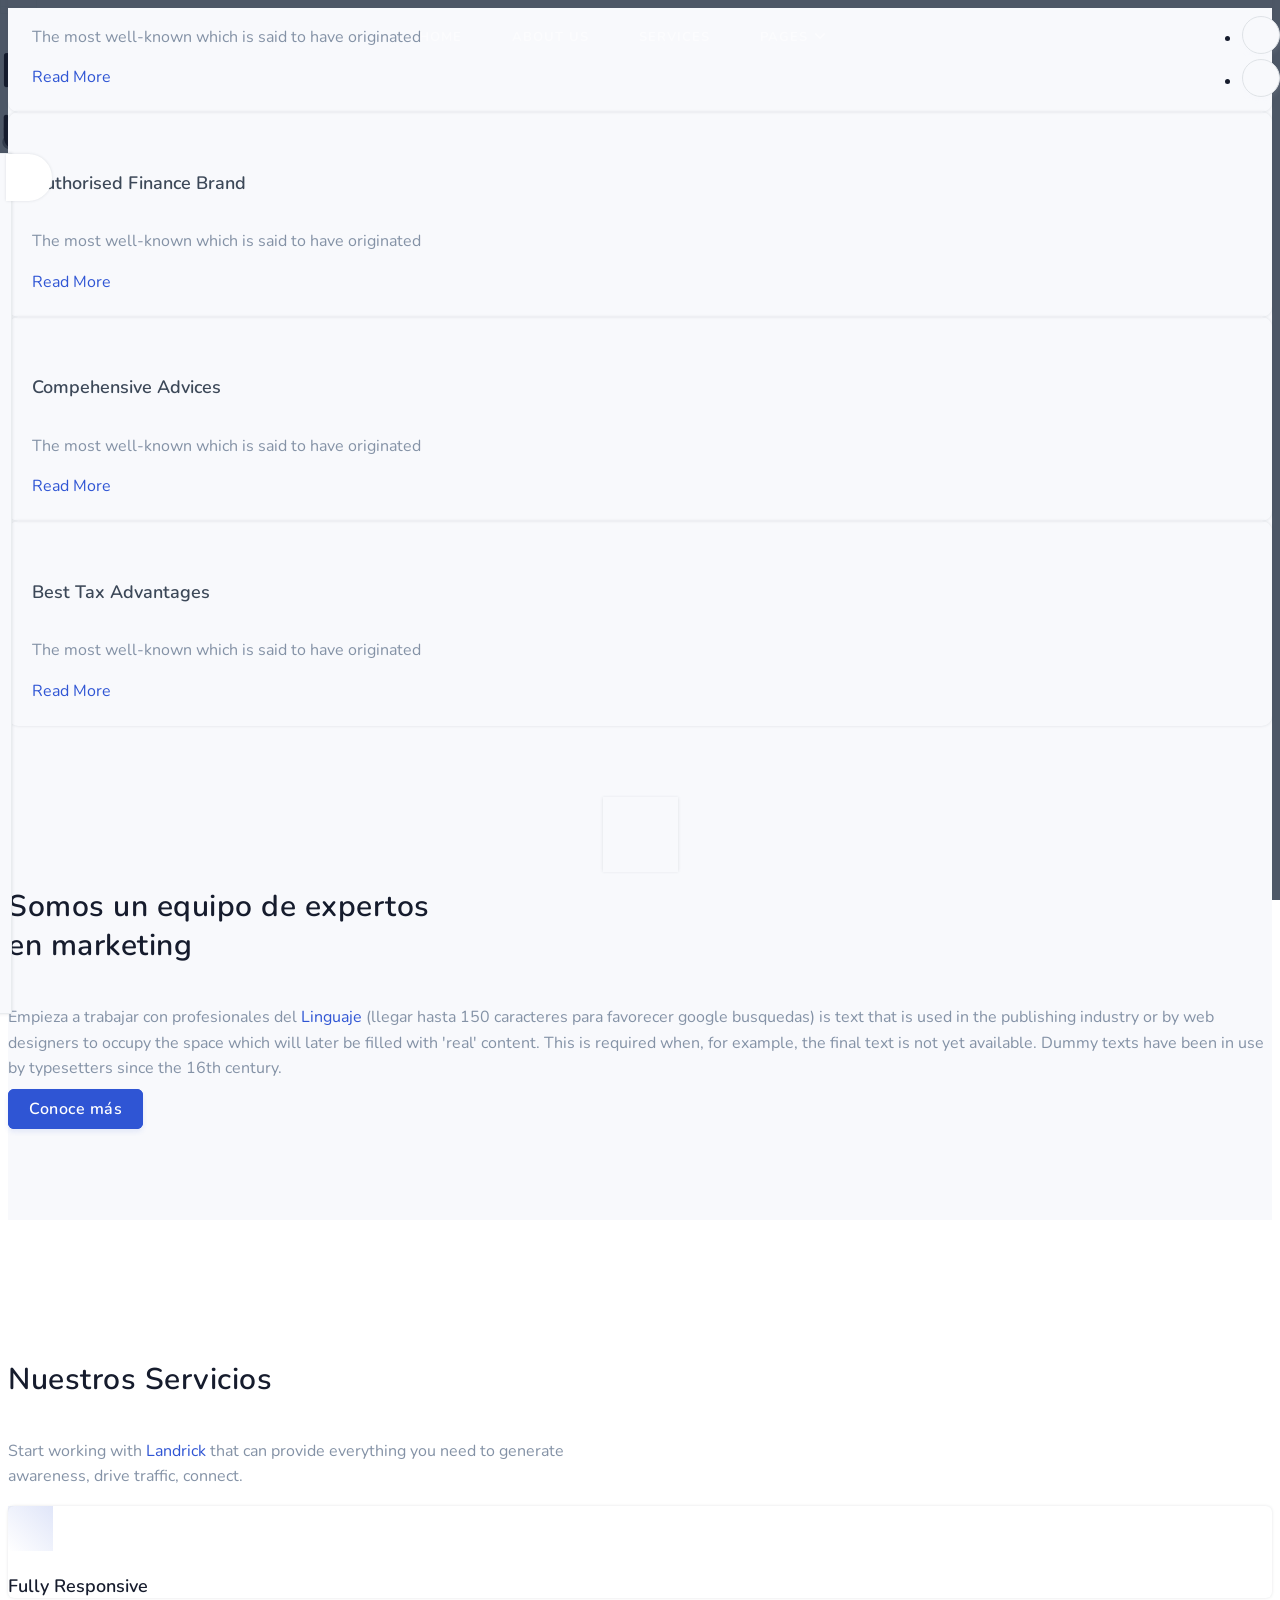
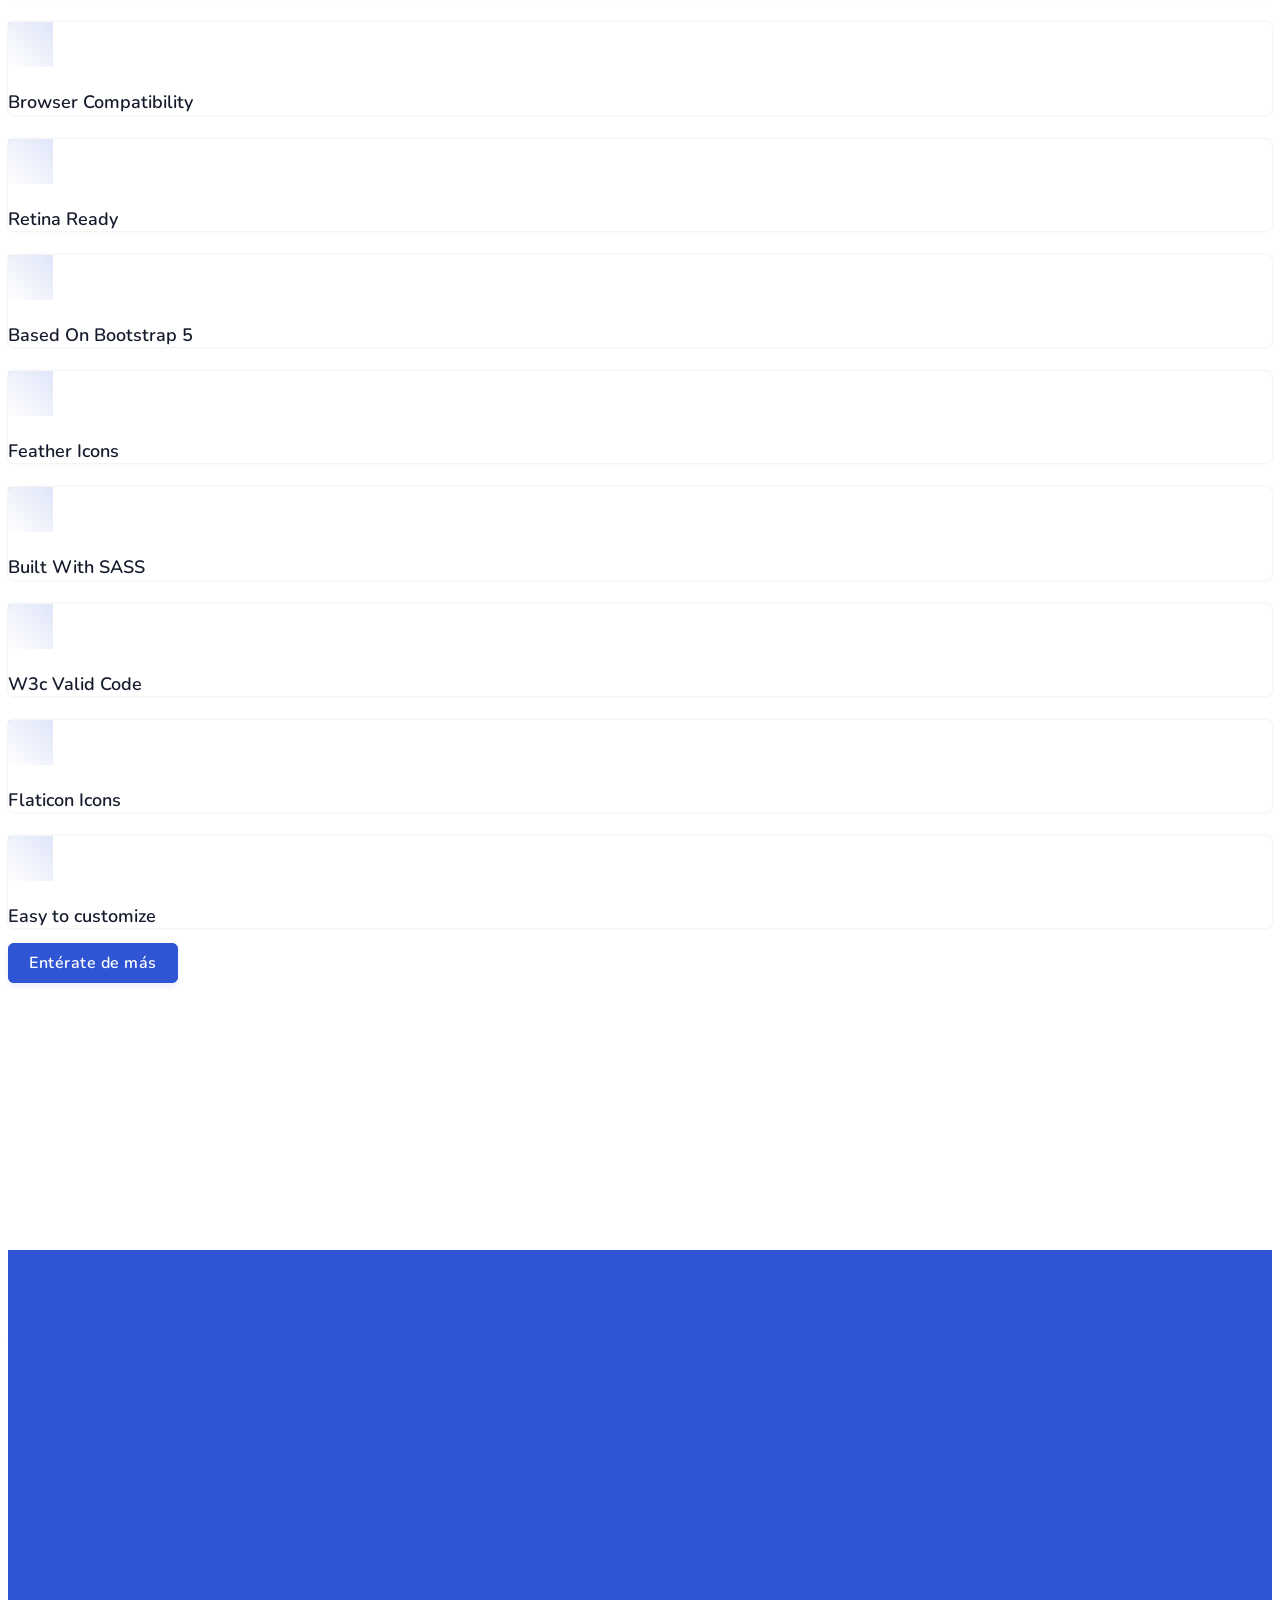
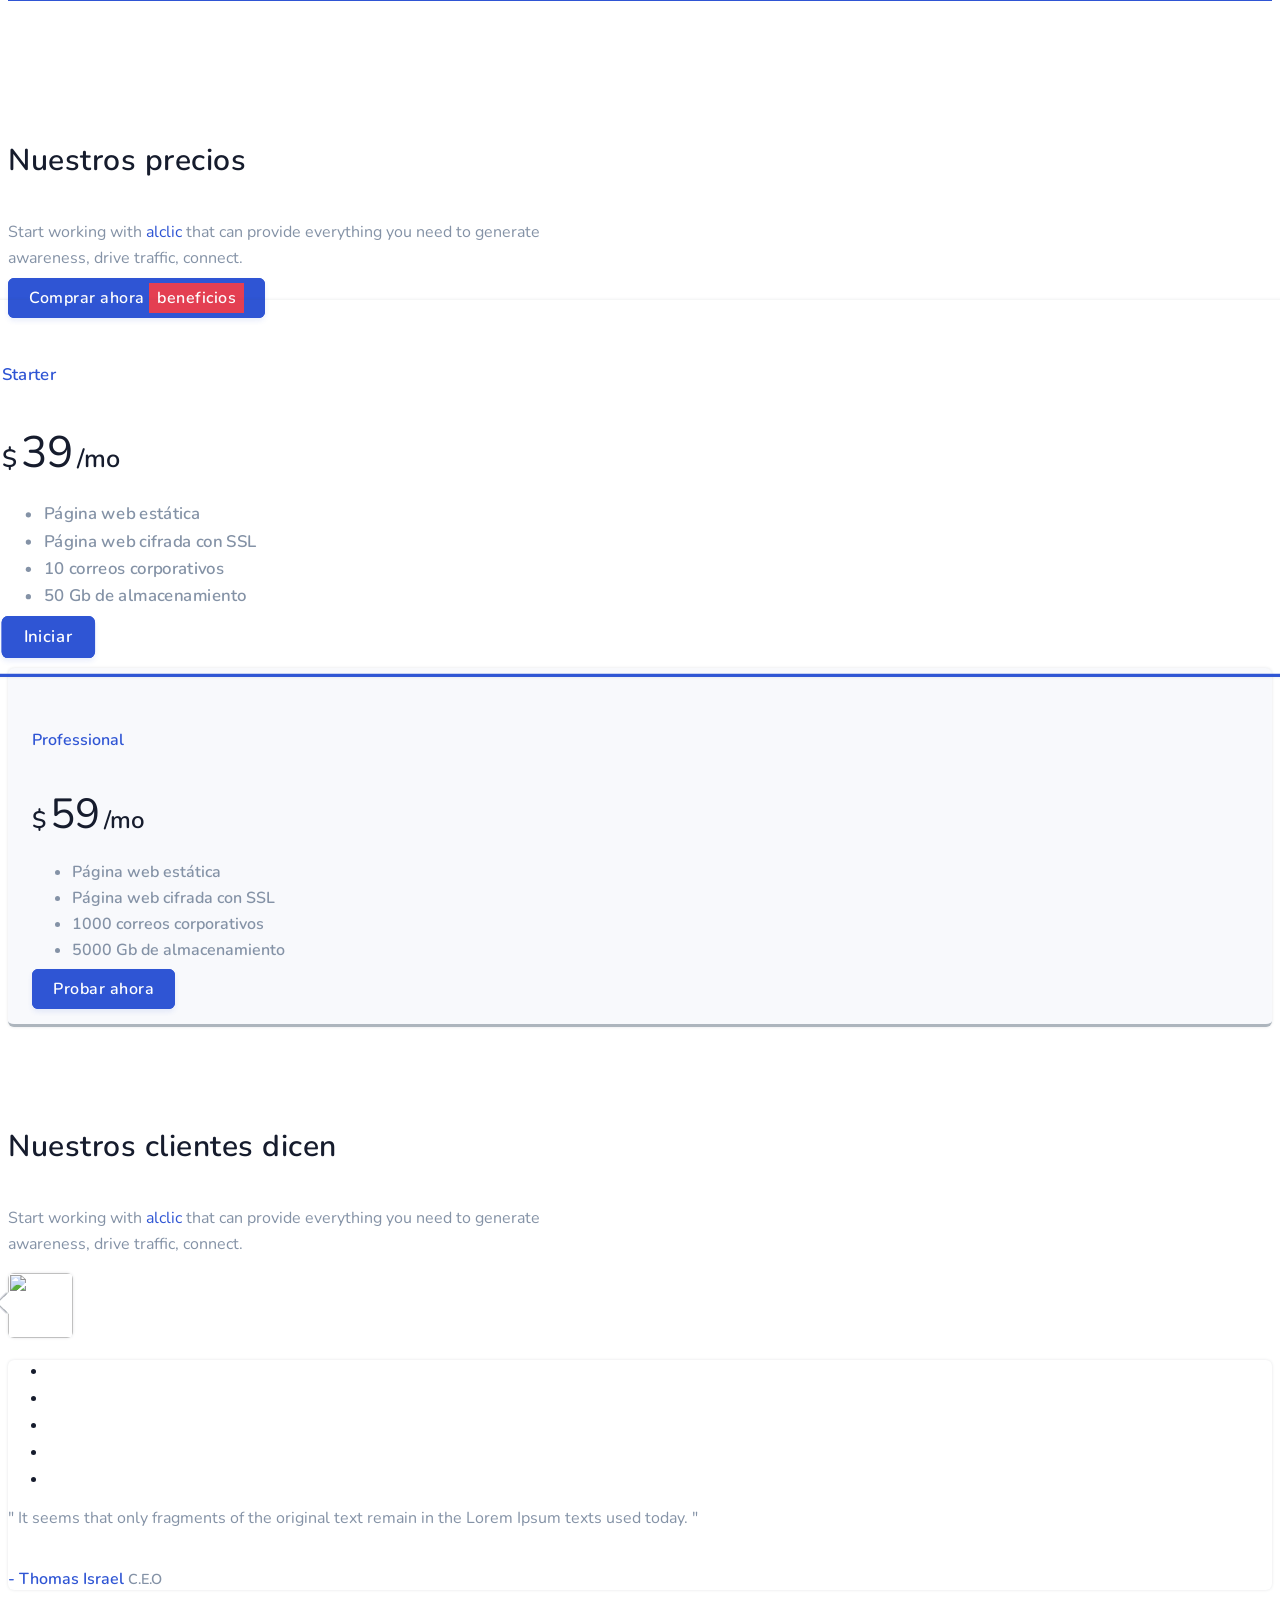
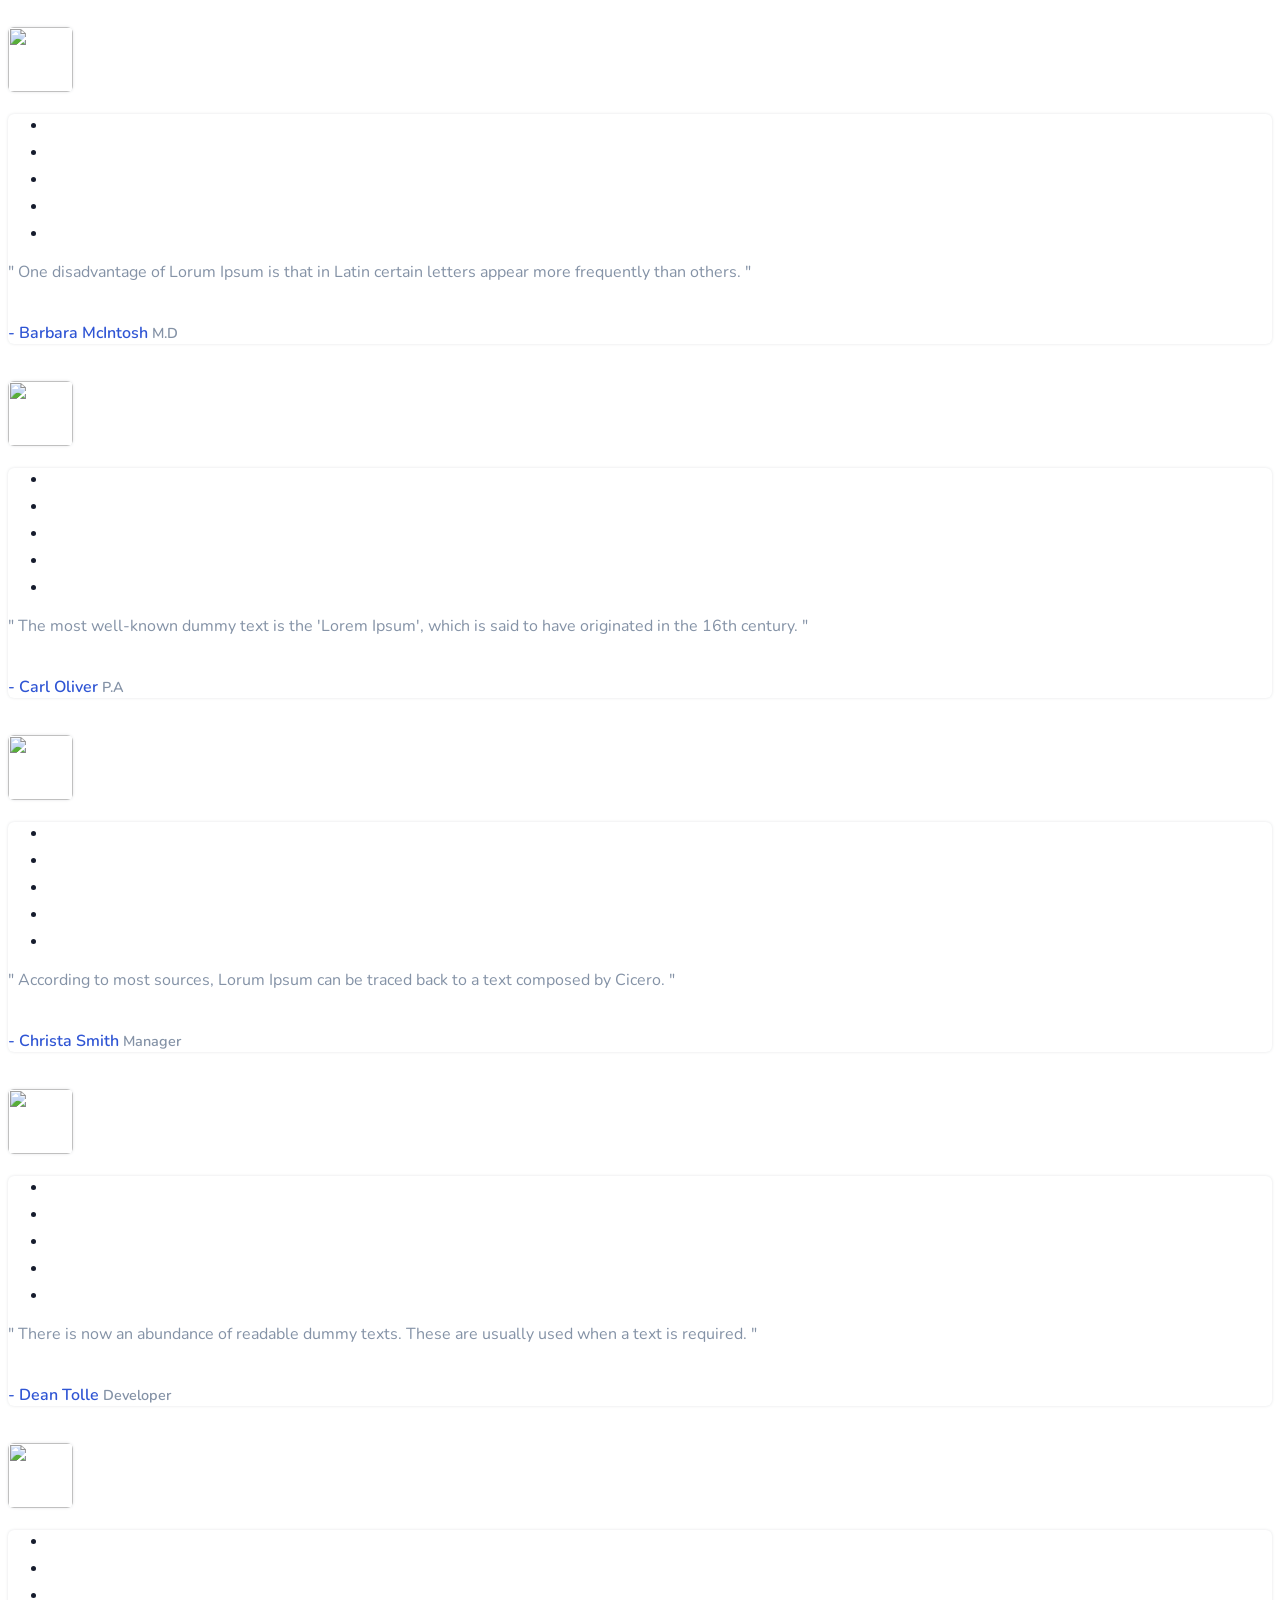
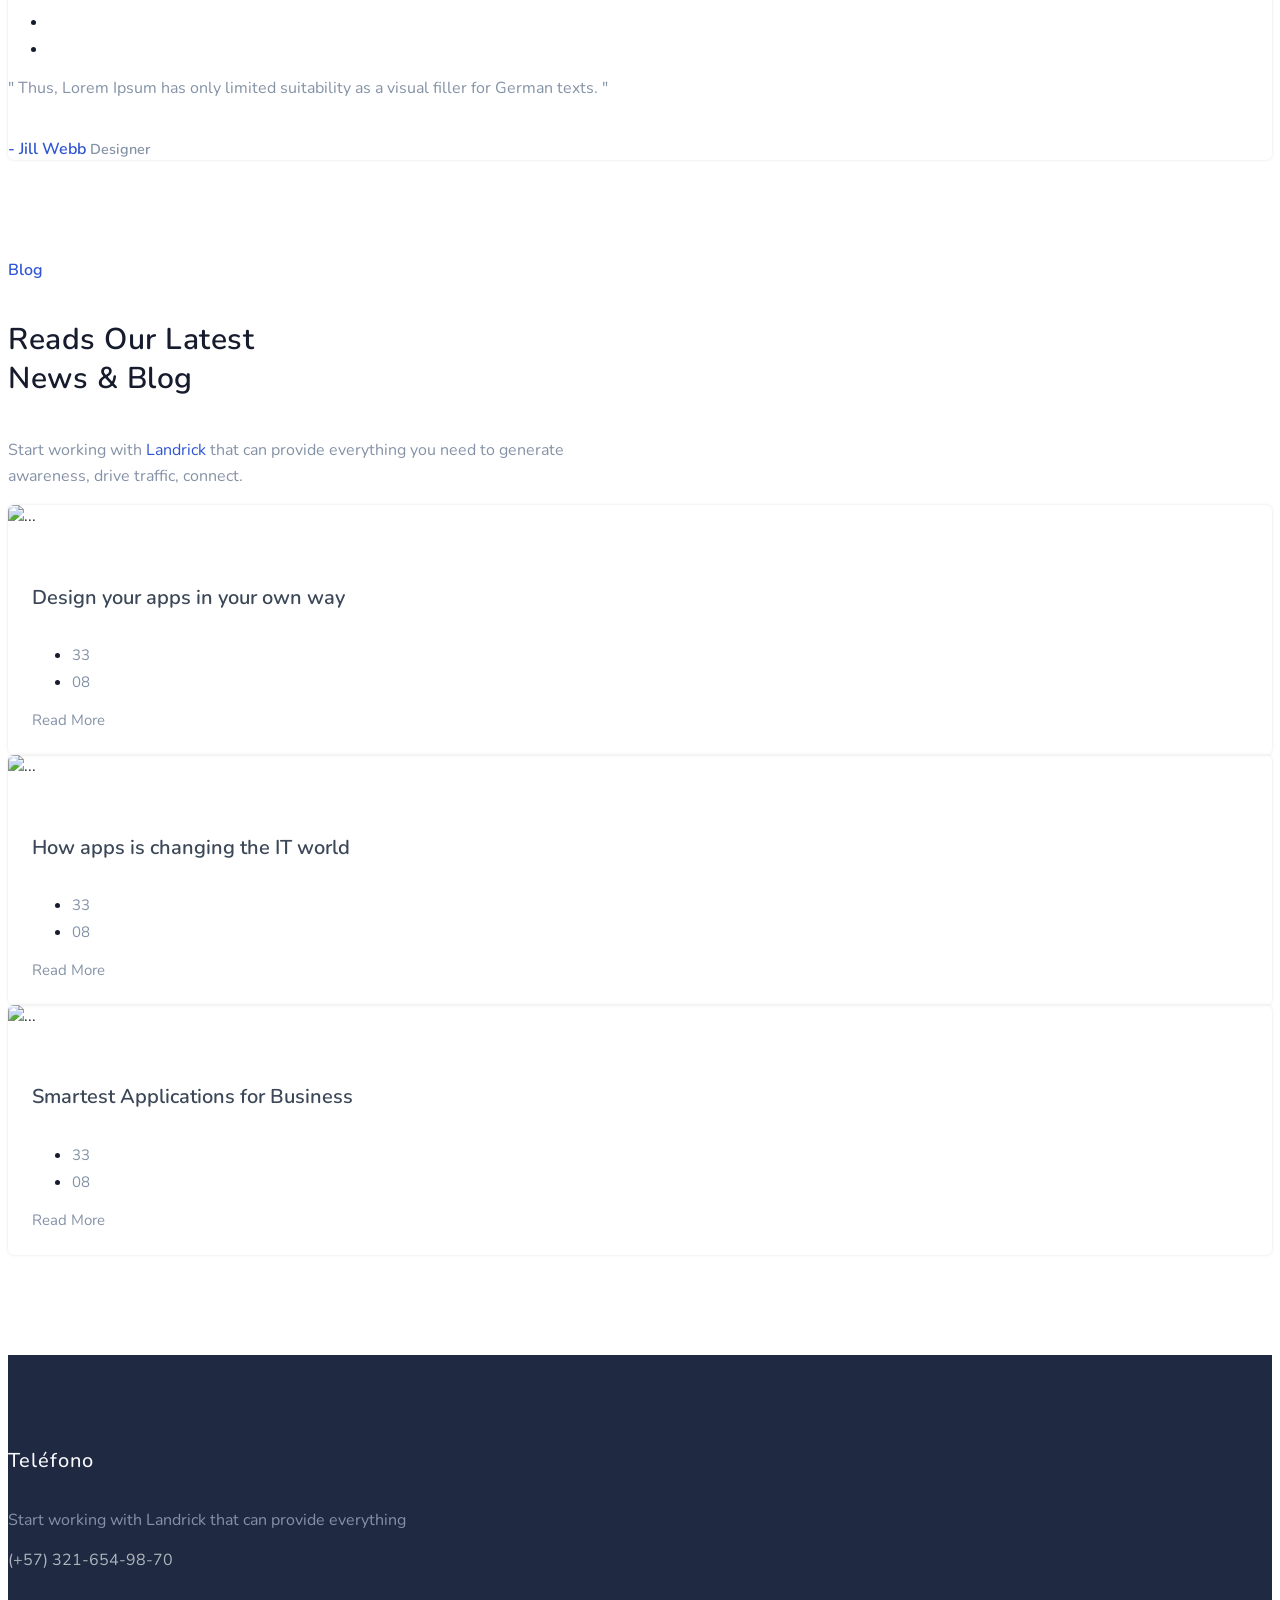
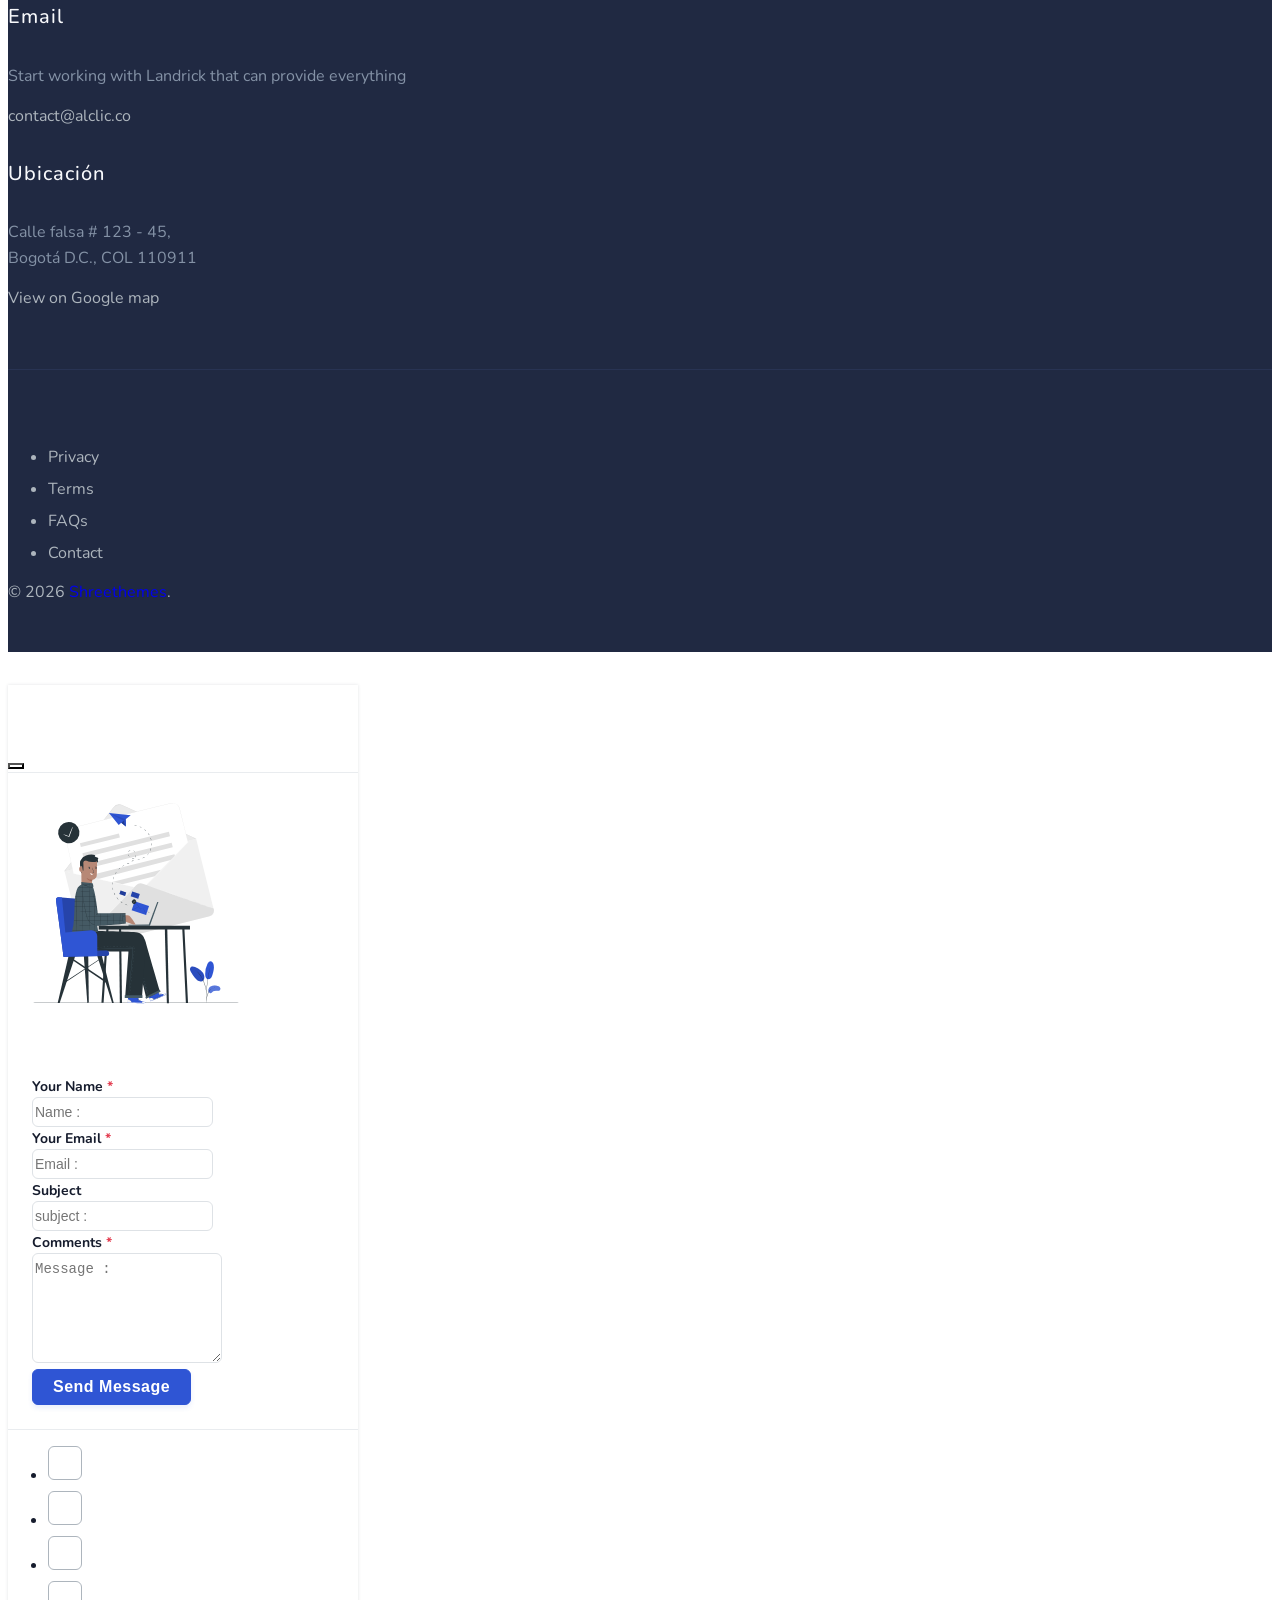
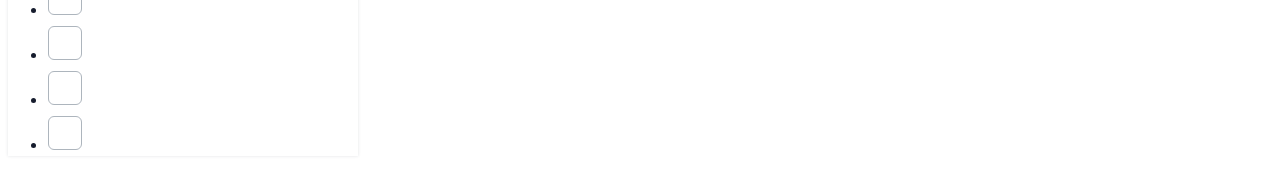
==== commit 2d96bb21: "Add files via upload" ====
--- a/index.html
+++ b/index.html
@@ -1,10 +1,10 @@
 
 <!DOCTYPE html>
-<html lang="en">
+<html lang="es">
 
     <head>
         <meta charset="utf-8" />
-        <title>Landrick - Saas & Software Landing Page Template</title>
+        <title>alclic | Páginas web</title>
         <meta name="viewport" content="width=device-width, initial-scale=1.0">
         <meta name="description" content="Premium Bootstrap 5 Landing Page Template" />
         <meta name="keywords" content="Saas, Software, multi-uses, HTML, Clean, Modern" />
@@ -123,11 +123,11 @@
                                 <div class="row justify-content-center">
                                     <div class="col-12">
                                         <div class="title-heading text-center">
-                                            <h1 class="display-5 text-white title-dark fw-bold mb-4">Discover the world of <br> business</h1>
+                                            <h1 class="display-5 text-white title-dark fw-bold mb-4">Páginas web <br> accesibles</h1>
                                             <p class="para-desc mx-auto text-white-50">Launch your campaign and benefit from our expertise on designing and managing conversion centered bootstrap v5 html page.</p>
                                             
                                             <div class="mt-4 pt-2">
-                                                <a href="javascript:void(0)" class="btn btn-primary">Contact us</a>
+                                                <a href="javascript:void(0)" class="btn btn-primary">Contáctanos</a>
                                             </div>
                                         </div>
                                     </div><!--end col-->
@@ -143,11 +143,11 @@
                                 <div class="row justify-content-center">
                                     <div class="col-12">
                                         <div class="title-heading text-center">
-                                            <h1 class="display-5 text-white title-dark fw-bold mb-4">Meet our brand <br> new solution</h1>
+                                            <h1 class="display-5 text-white title-dark fw-bold mb-4">Descubre el mundo del <br> UX writing</h1>
                                             <p class="para-desc mx-auto text-white-50">Launch your campaign and benefit from our expertise on designing and managing conversion centered bootstrap v5 html page.</p>
                                             
                                             <div class="mt-4 pt-2">
-                                                <a href="javascript:void(0)" class="btn btn-primary">Get Started</a>
+                                                <a href="javascript:void(0)" class="btn btn-primary">Empieza aquí</a>
                                             </div>
                                         </div>
                                     </div><!--end col-->
@@ -253,9 +253,9 @@
 
                     <div class="col-lg-7 col-md-7 mt-4 pt-2 mt-sm-0 pt-sm-0">
                         <div class="section-title ms-lg-4">
-                            <h4 class="title mb-4">We are the largest <br> Business expert </h4>
-                            <p class="text-muted">Start working with <span class="text-primary fw-bold">Landrick</span> that can provide everything you need to generate awareness, drive traffic, connect. Dummy text is text that is used in the publishing industry or by web designers to occupy the space which will later be filled with 'real' content. This is required when, for example, the final text is not yet available. Dummy texts have been in use by typesetters since the 16th century.</p>
-                            <a href="javascript:void(0)" class="btn btn-primary mt-3">Buy Now <i class="mdi mdi-chevron-right align-middle"></i></a>
+                            <h4 class="title mb-4">Somos un equipo de expertos <br> en marketing </h4>
+                            <p class="text-muted">Empieza a trabajar con profesionales del <span class="text-primary fw-bold">Linguaje</span> (llegar hasta 150 caracteres para favorecer google busquedas) is text that is used in the publishing industry or by web designers to occupy the space which will later be filled with 'real' content. This is required when, for example, the final text is not yet available. Dummy texts have been in use by typesetters since the 16th century.</p>
+                            <a href="javascript:void(0)" class="btn btn-primary mt-3">Conoce más <i class="mdi mdi-chevron-right align-middle"></i></a>
                         </div>
                     </div><!--end col-->
                 </div><!--end row-->
@@ -267,7 +267,7 @@
                 <div class="row justify-content-center">
                     <div class="col-12 text-center">
                         <div class="section-title mb-4 pb-2">
-                            <h4 class="title mb-4">Key Features</h4>
+                            <h4 class="title mb-4">Nuestros Servicios</h4>
                             <p class="text-muted para-desc mx-auto mb-0">Start working with <span class="text-primary fw-bold">Landrick</span> that can provide everything you need to generate awareness, drive traffic, connect.</p>
                         </div>
                     </div><!--end col-->
@@ -374,7 +374,7 @@
                     </div><!--end col-->
                     
                     <div class="col-12 mt-4 pt-2 text-center">
-                        <a href="javascript:void(0)" class="btn btn-primary">See More <i class="mdi mdi-arrow-right"></i></a>
+                        <a href="javascript:void(0)" class="btn btn-primary">Entérate de más <i class="mdi mdi-arrow-right"></i></a>
                     </div><!--end col-->
                 </div><!--end row-->
             </div><!--end container-->
@@ -427,9 +427,9 @@
                 <div class="row mt-lg-4 align-items-center">
                     <div class="col-lg-5 col-md-12 text-center text-lg-start">
                         <div class="section-title mb-4 mb-lg-0 pb-2 pb-lg-0">
-                            <h4 class="title mb-4">Our Consulting Charge</h4>
-                            <p class="text-muted para-desc mx-auto mb-0">Start working with <span class="text-primary fw-bold">Landrick</span> that can provide everything you need to generate awareness, drive traffic, connect.</p>
-                            <a href="https://1.envato.market/4n73n" target="_blank" class="btn btn-primary mt-4">Buy Now <span class="badge rounded-pill bg-danger ms-2">v3.8</span></a>
+                            <h4 class="title mb-4">Nuestros precios</h4>
+                            <p class="text-muted para-desc mx-auto mb-0">Start working with <span class="text-primary fw-bold">alclic</span> that can provide everything you need to generate awareness, drive traffic, connect.</p>
+                            <a href="https://1.envato.market/4n73n" target="_blank" class="btn btn-primary mt-4">Comprar ahora <span class="badge rounded-pill bg-danger ms-2">beneficios</span></a>
                         </div>
                     </div><!--end col-->
 
@@ -447,12 +447,12 @@
                                             </div>
     
                                             <ul class="list-unstyled mb-0 ps-0">
-                                                <li class="h6 text-muted mb-0"><span class="text-primary h5 me-2"><i class="uil uil-check-circle align-middle"></i></span>Full Access</li>
-                                                <li class="h6 text-muted mb-0"><span class="text-primary h5 me-2"><i class="uil uil-check-circle align-middle"></i></span>Source Files</li>
-                                                <li class="h6 text-muted mb-0"><span class="text-primary h5 me-2"><i class="uil uil-check-circle align-middle"></i></span>Free Appointments</li>
-                                                <li class="h6 text-muted mb-0"><span class="text-primary h5 me-2"><i class="uil uil-check-circle align-middle"></i></span>Enhanced Security</li>
+                                                <li class="h6 text-muted mb-0"><span class="text-primary h5 me-2"><i class="uil uil-check-circle align-middle"></i></span>Página web estática</li>
+                                                <li class="h6 text-muted mb-0"><span class="text-primary h5 me-2"><i class="uil uil-check-circle align-middle"></i></span>Página web cifrada con SSL</li>
+                                                <li class="h6 text-muted mb-0"><span class="text-primary h5 me-2"><i class="uil uil-check-circle align-middle"></i></span>10 correos corporativos</li>
+                                                <li class="h6 text-muted mb-0"><span class="text-primary h5 me-2"><i class="uil uil-check-circle align-middle"></i></span>50 Gb de almacenamiento</li>
                                             </ul>
-                                            <a href="javascript:void(0)" class="btn btn-primary mt-4">Get Started</a>
+                                            <a href="javascript:void(0)" class="btn btn-primary mt-4">Iniciar</a>
                                         </div>
                                     </div>
                                 </div><!--end col-->
@@ -468,12 +468,12 @@
                                             </div>
     
                                             <ul class="list-unstyled mb-0 ps-0">
-                                                <li class="h6 text-muted mb-0"><span class="text-primary h5 me-2"><i class="uil uil-check-circle align-middle"></i></span>Full Access</li>
-                                                <li class="h6 text-muted mb-0"><span class="text-primary h5 me-2"><i class="uil uil-check-circle align-middle"></i></span>Source Files</li>
-                                                <li class="h6 text-muted mb-0"><span class="text-primary h5 me-2"><i class="uil uil-check-circle align-middle"></i></span>Free Appointments</li>
-                                                <li class="h6 text-muted mb-0"><span class="text-primary h5 me-2"><i class="uil uil-check-circle align-middle"></i></span>Enhanced Security</li>
+                                                <li class="h6 text-muted mb-0"><span class="text-primary h5 me-2"><i class="uil uil-check-circle align-middle"></i></span>Página web estática</li>
+                                                <li class="h6 text-muted mb-0"><span class="text-primary h5 me-2"><i class="uil uil-check-circle align-middle"></i></span>Página web cifrada con SSL</li>
+                                                <li class="h6 text-muted mb-0"><span class="text-primary h5 me-2"><i class="uil uil-check-circle align-middle"></i></span>1000 correos corporativos</li>
+                                                <li class="h6 text-muted mb-0"><span class="text-primary h5 me-2"><i class="uil uil-check-circle align-middle"></i></span>5000 Gb de almacenamiento</li>
                                             </ul>
-                                            <a href="javascript:void(0)" class="btn btn-primary mt-4">Try it now</a>
+                                            <a href="javascript:void(0)" class="btn btn-primary mt-4">Probar ahora</a>
                                         </div>
                                     </div>
                                 </div><!--end col-->
@@ -487,8 +487,8 @@
                 <div class="row justify-content-center">
                     <div class="col-12 text-center">
                         <div class="section-title mb-4 pb-2">
-                            <h4 class="title mb-4">Our Clients Said</h4>
-                            <p class="text-muted para-desc mx-auto mb-0">Start working with <span class="text-primary fw-bold">Landrick</span> that can provide everything you need to generate awareness, drive traffic, connect.</p>
+                            <h4 class="title mb-4">Nuestros clientes dicen</h4>
+                            <p class="text-muted para-desc mx-auto mb-0">Start working with <span class="text-primary fw-bold">alclic</span> that can provide everything you need to generate awareness, drive traffic, connect.</p>
                         </div>
                     </div><!--end col-->
                 </div><!--end row-->
@@ -704,9 +704,9 @@
                                             <i class="uil uil-phone d-block rounded h3 mb-0"></i>
                                         </div>
                                         <div class="content mt-4">
-                                            <h5 class="footer-head">Phone</h5>
+                                            <h5 class="footer-head">Teléfono</h5>
                                             <p class="text-muted">Start working with Landrick that can provide everything</p>
-                                            <a href="tel:+152534-468-854" class="text-foot">+152 534-468-854</a>
+                                            <a href="tel:+573216549870" class="text-foot">(+57) 321-654-98-70</a>
                                         </div>
                                     </div>
                                 </div><!--end col-->
@@ -719,7 +719,7 @@
                                         <div class="content mt-4">
                                             <h5 class="footer-head">Email</h5>
                                             <p class="text-muted">Start working with Landrick that can provide everything</p>
-                                            <a href="mailto:contact@example.com" class="text-foot">contact@example.com</a>
+                                            <a href="mailto:contact@alclic.co" class="text-foot">contact@alclic.co</a>
                                         </div>
                                     </div>
                                 </div><!--end col-->
@@ -730,8 +730,8 @@
                                             <i class="uil uil-map-marker d-block rounded h3 mb-0"></i>
                                         </div>
                                         <div class="content mt-4">
-                                            <h5 class="footer-head">Location</h5>
-                                            <p class="text-muted">C/54 Northwest Freeway, Suite 558, <br>Houston, USA 485</p>
+                                            <h5 class="footer-head">Ubicación</h5>
+                                            <p class="text-muted">Calle falsa # 123 - 45, <br>Bogotá D.C., COL 110911</p>
                                             <a href="https://www.google.com/maps/embed?pb=!1m18!1m12!1m3!1d39206.002432144705!2d-95.4973981212445!3d29.709510002925988!2m3!1f0!2f0!3f0!3m2!1i1024!2i768!4f13.1!3m3!1m2!1s0x8640c16de81f3ca5%3A0xf43e0b60ae539ac9!2sGerald+D.+Hines+Waterwall+Park!5e0!3m2!1sen!2sin!4v1566305861440!5m2!1sen!2sin"
                                                 data-type="iframe" class="video-play-icon text-foot lightbox">View on Google map</a>
                                         </div>
@@ -861,15 +861,6 @@
         </div>
         <!-- Offcanvas End -->
 
-        <!-- Cookies Start -->
-        <div class="cookie-popup bg-white shadow rounded py-3 px-4">
-            <p class="text-muted mb-0">This website uses cookies to provide you with a great user experience. By using it, you accept our <a href="https://shreethemes.in" target="_blank" class="text-success h6">use of cookies</a></p>
-            <div class="cookie-popup-actions text-end">
-                <button><i class="uil uil-times text-dark fs-4"></i></button>
-            </div>
-        </div><!--Note: Cookies Js including in plugins.init.js (path like; js/plugins.init.js) and Cookies css including in _helper.scss (path like; scss/_helper.scss)-->
-        <!-- Cookies End -->
-
         <!-- Back to top -->
         <a href="#" onclick="topFunction()" id="back-to-top" class="back-to-top fs-5"><i data-feather="arrow-up" class="fea icon-sm icons align-middle"></i></a>
         <!-- Back to top -->
@@ -944,4 +935,4 @@
         <script src="js/plugins.init.js"></script><!--Note: All init js like tiny slider, counter, countdown, maintenance, lightbox, gallery, swiper slider, aos animation etc.-->
         <script src="js/app.js"></script><!--Note: All important javascript like page loader, menu, sticky menu, menu-toggler, one page menu etc. -->
     </body>
-</html>
+</html>
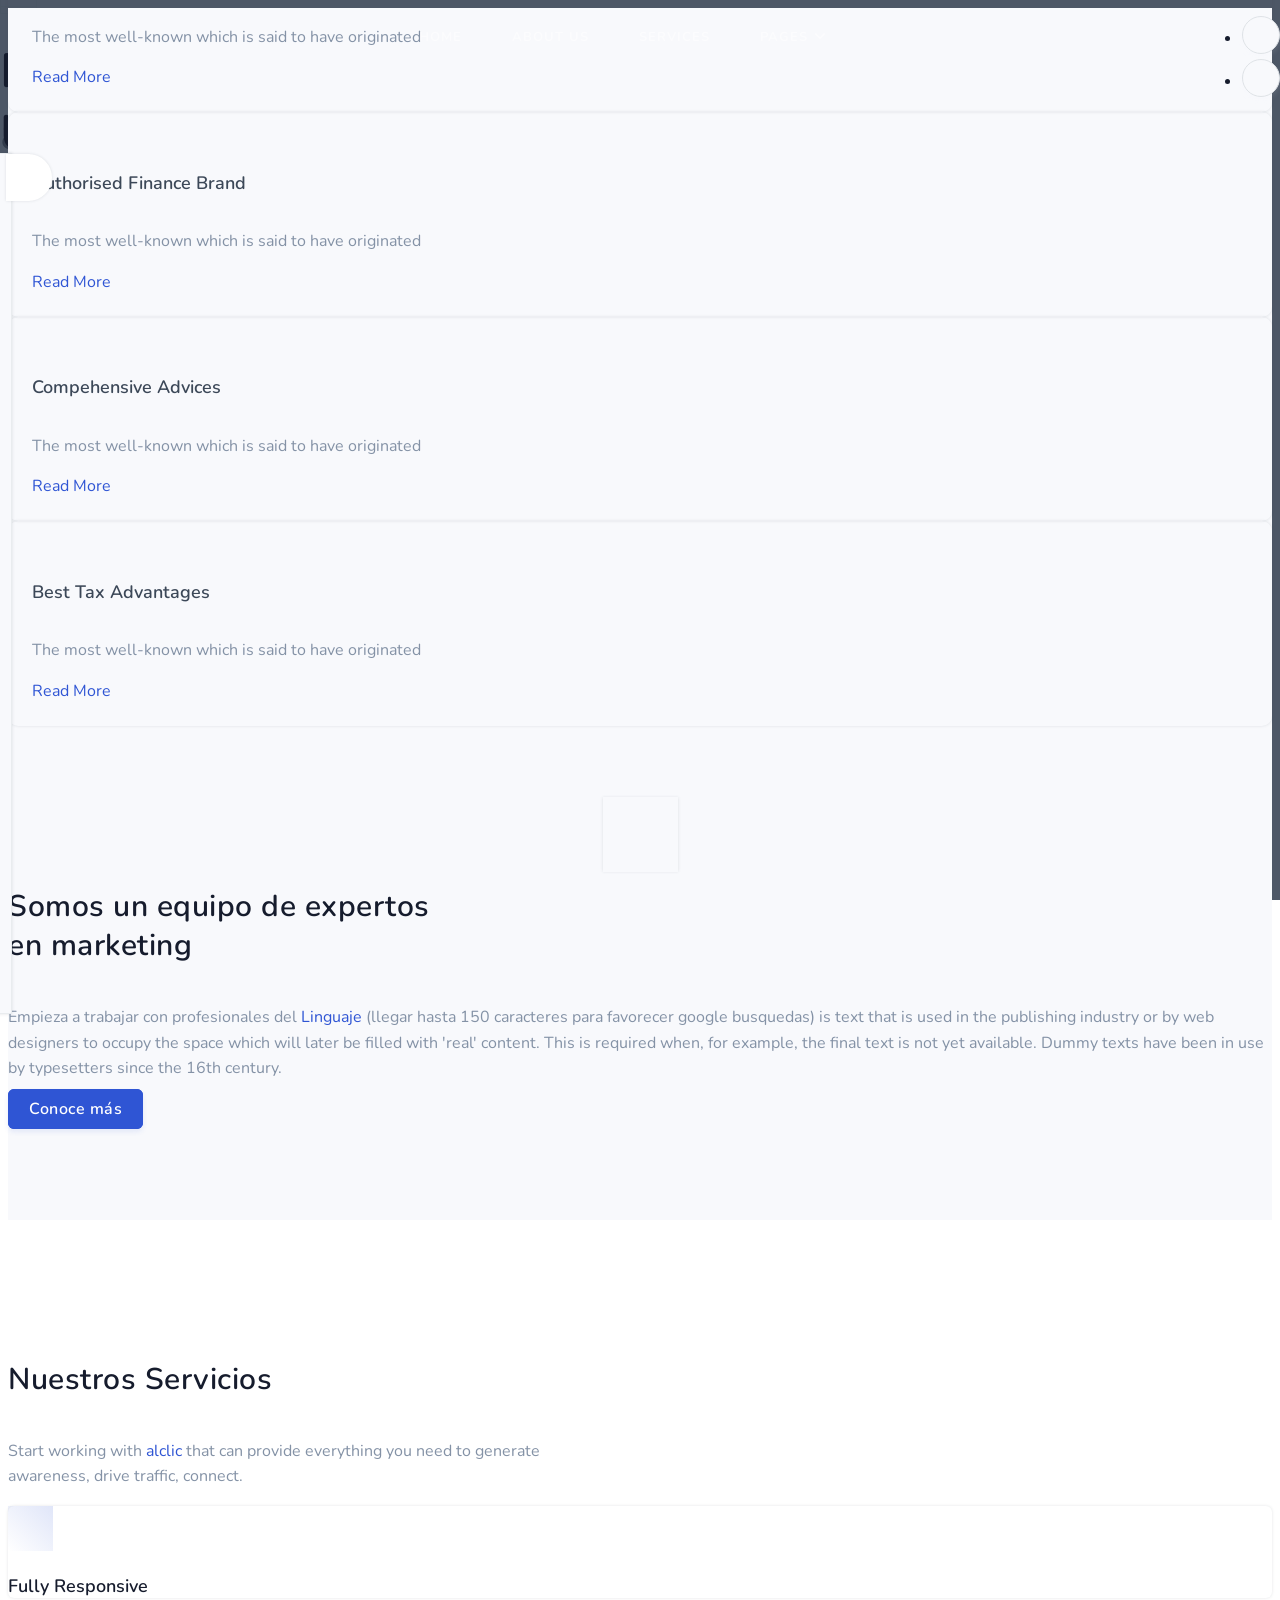
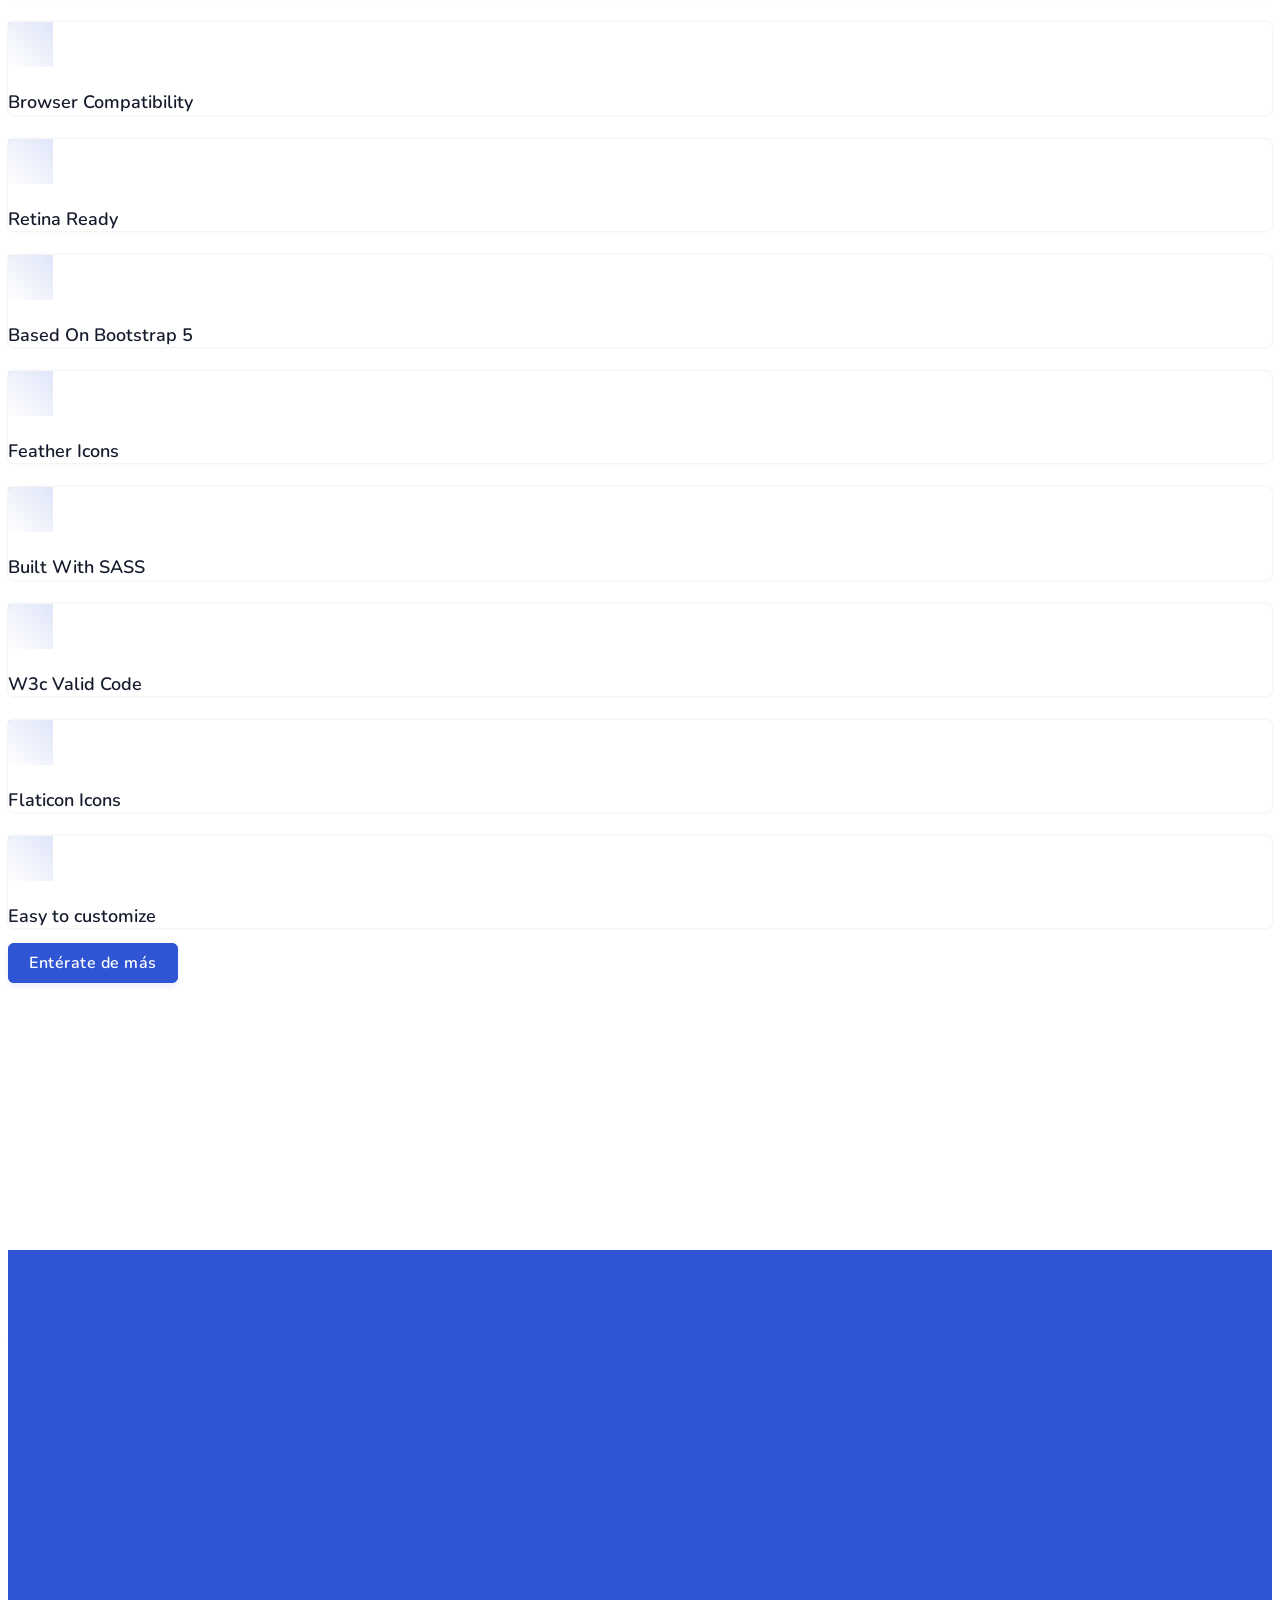
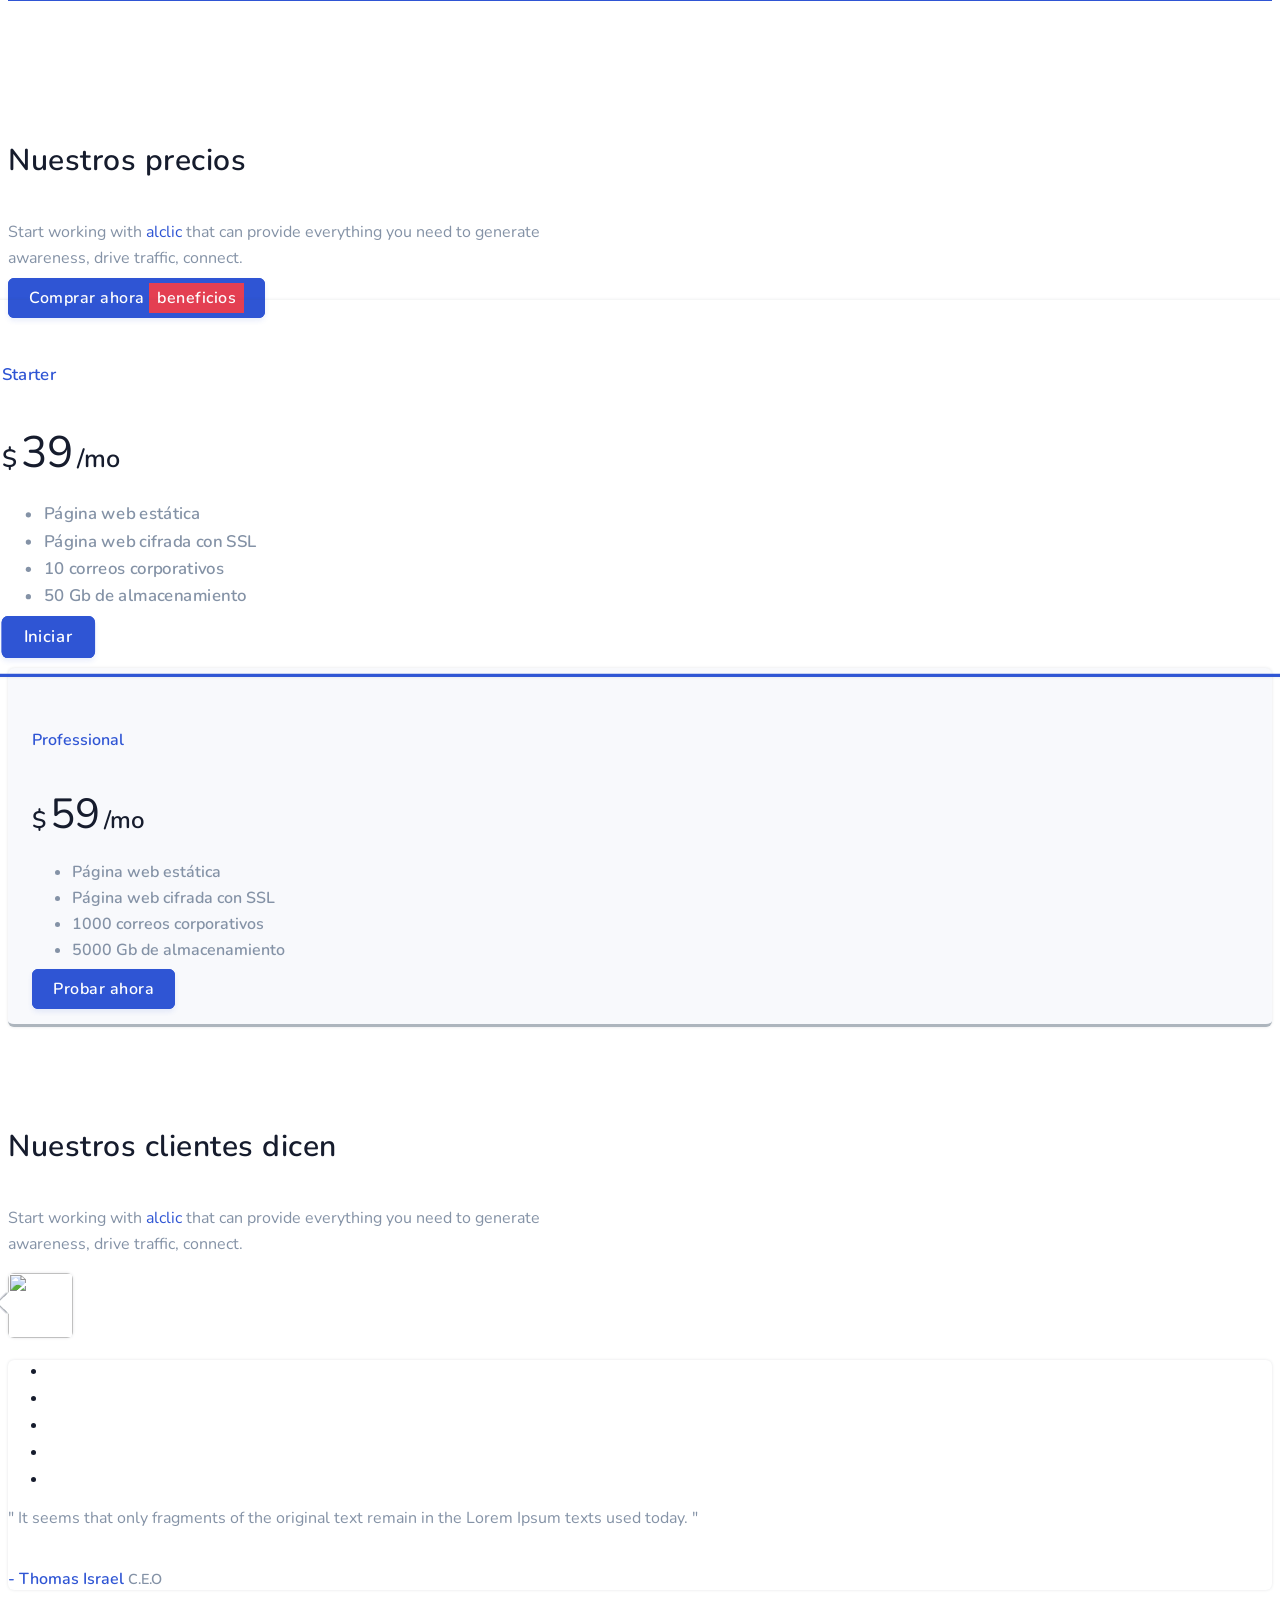
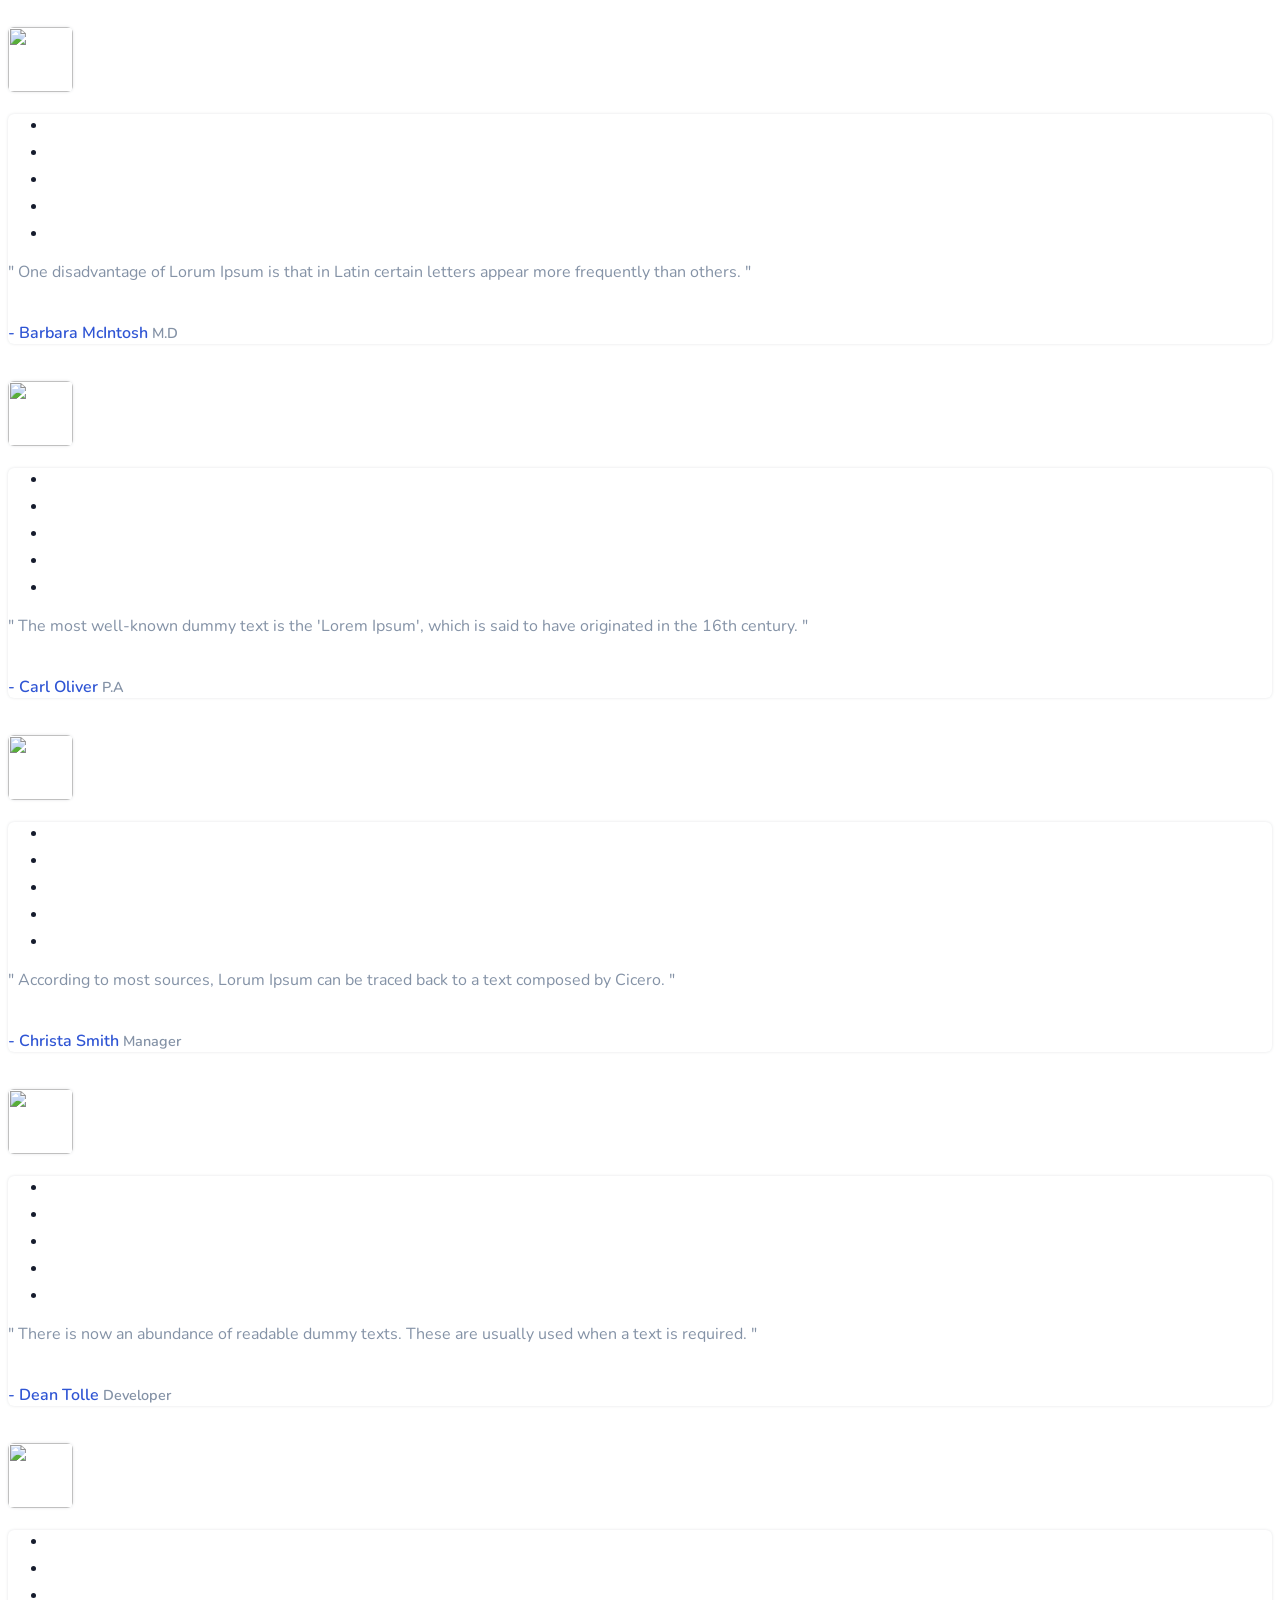
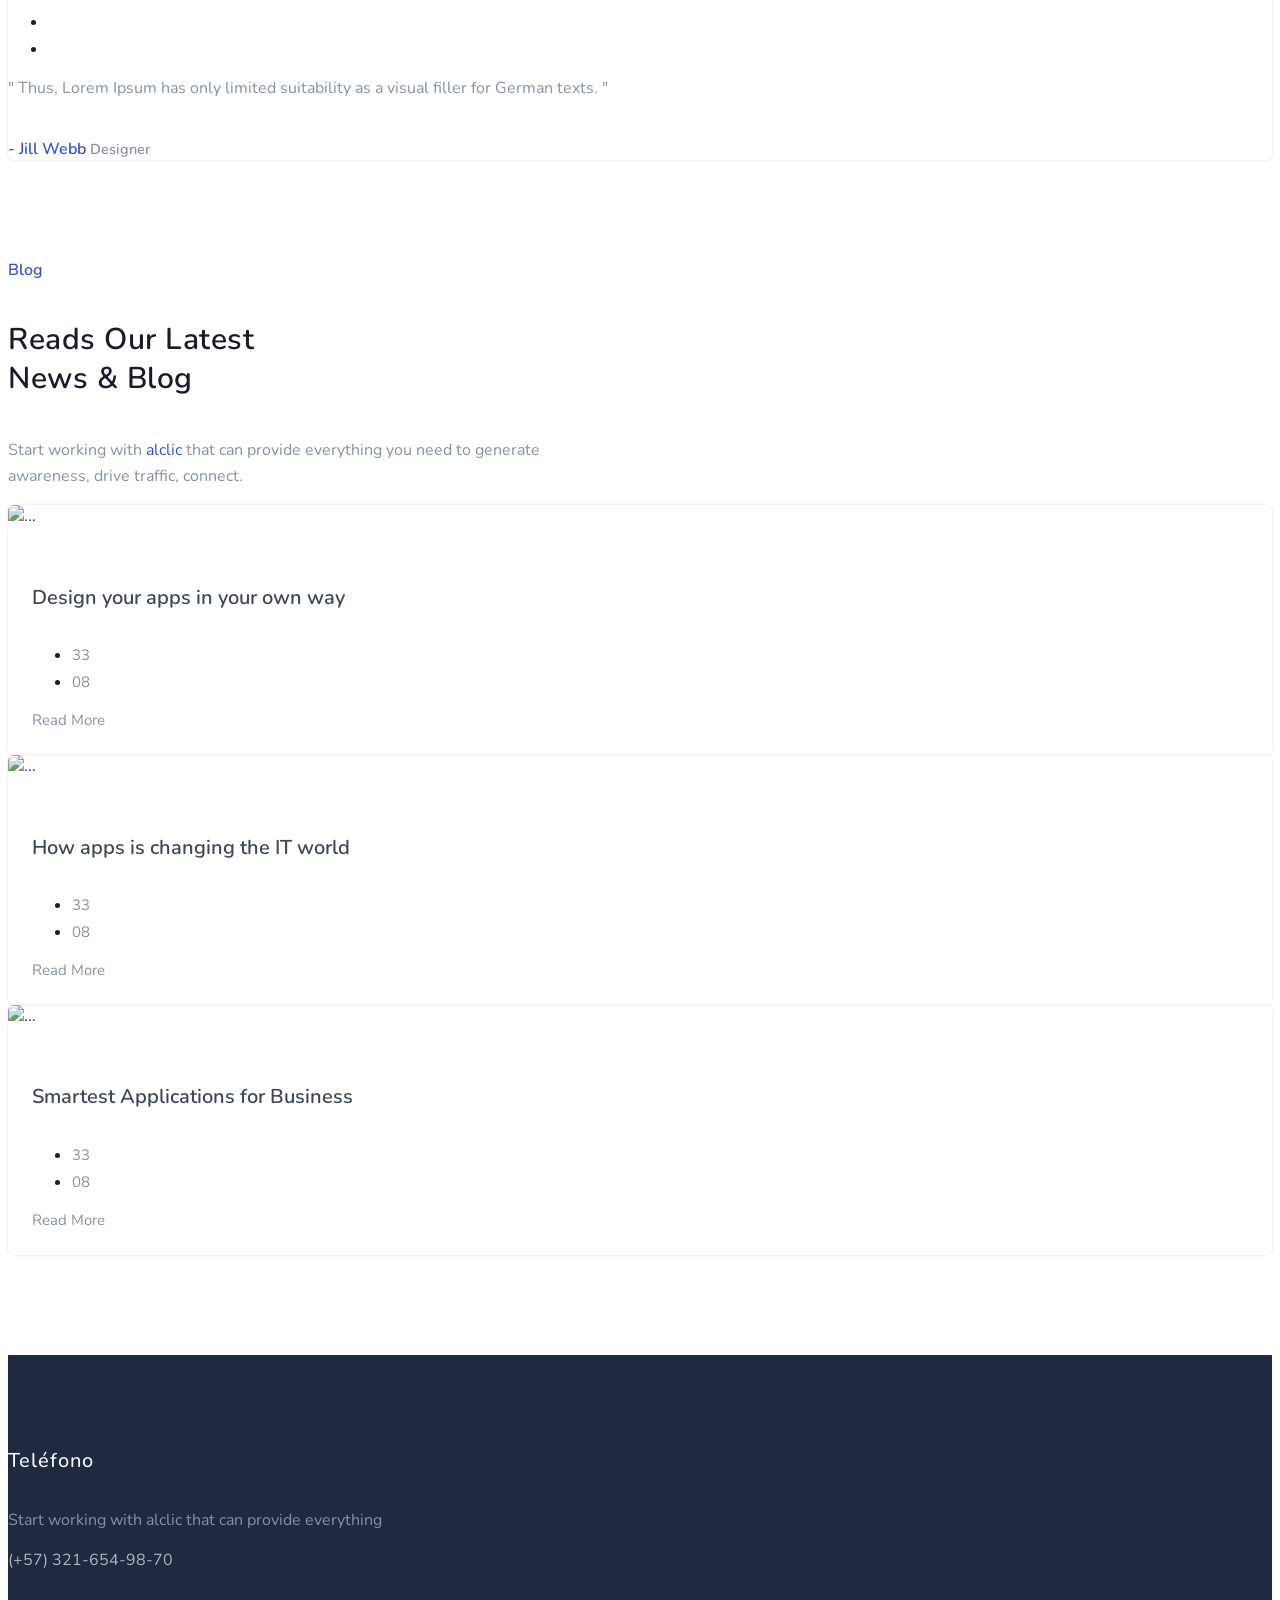
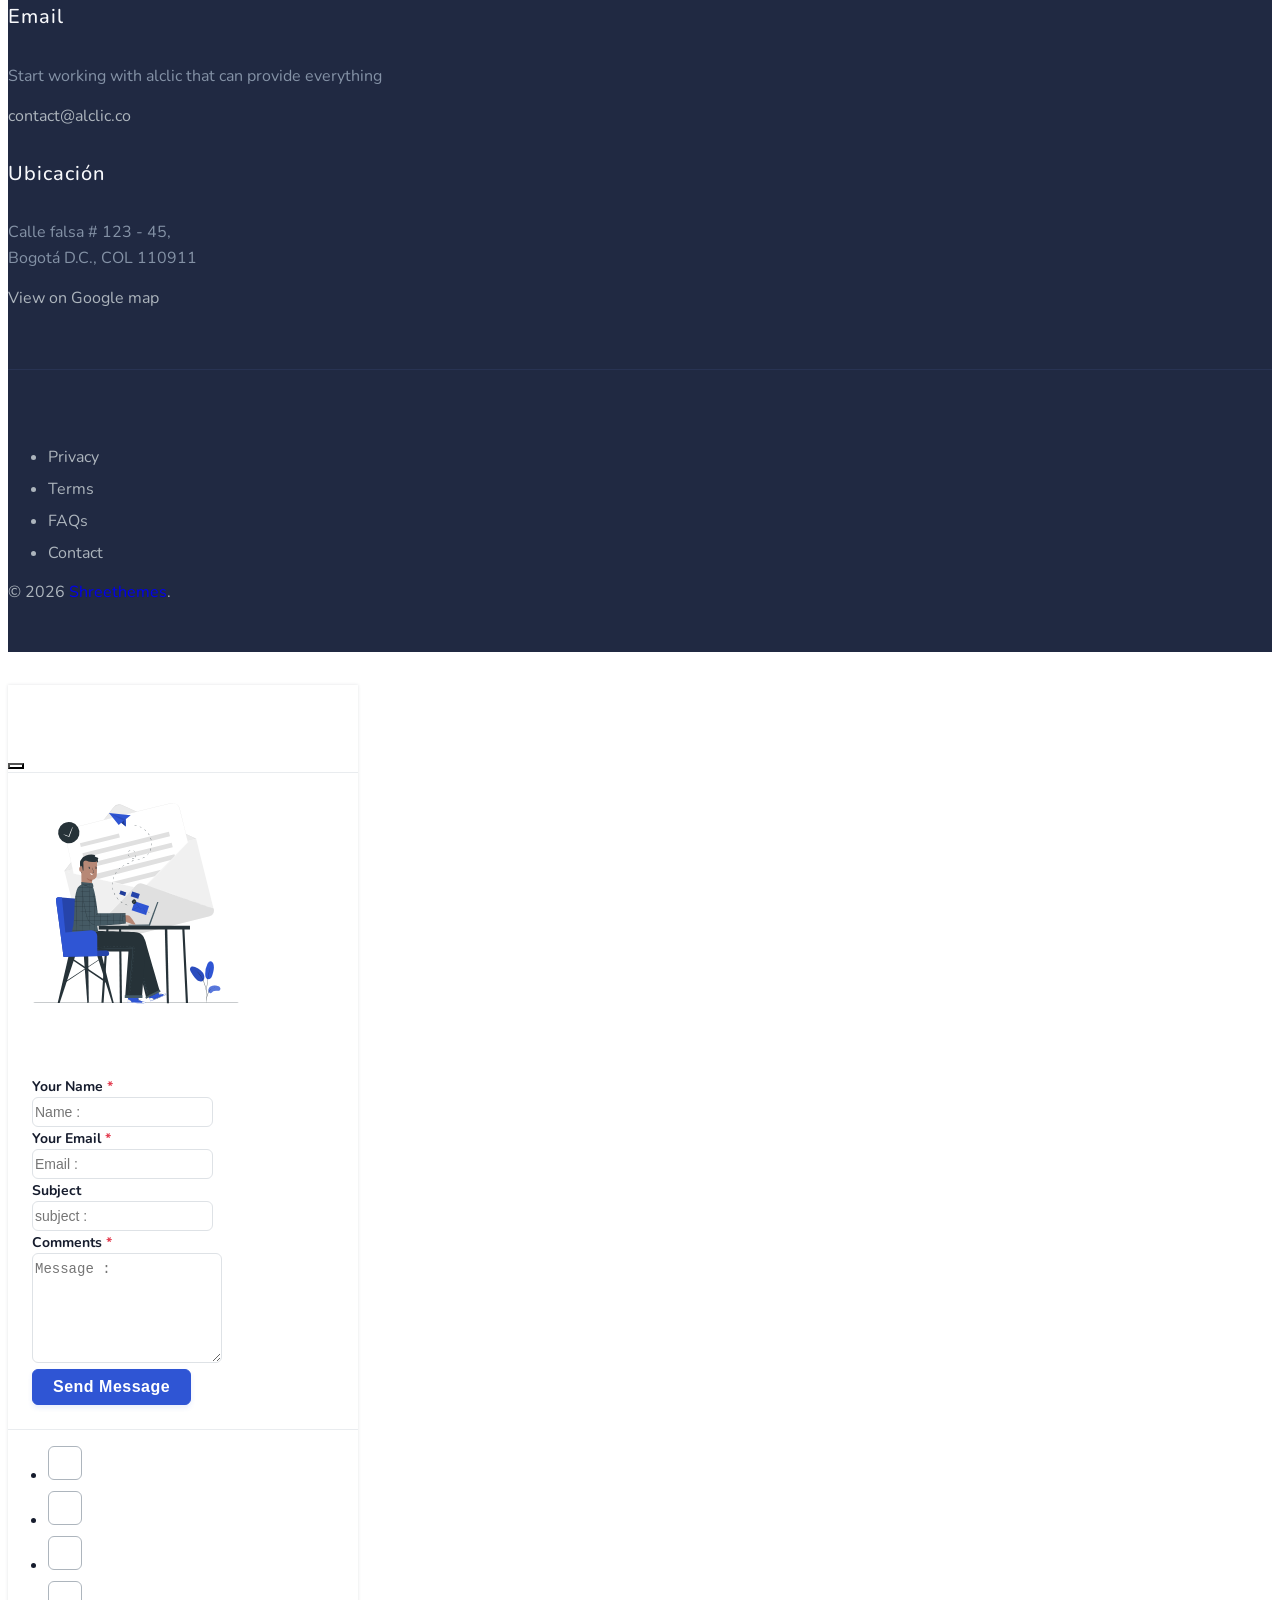
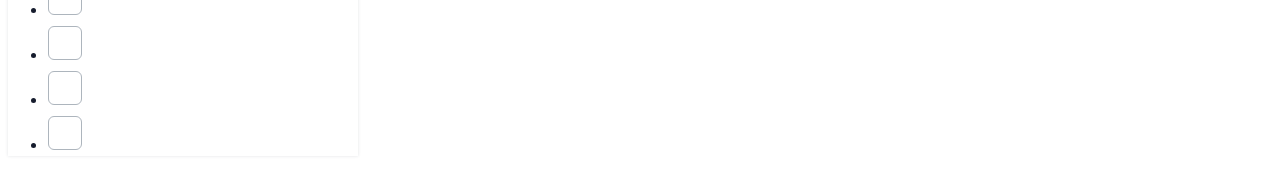
==== commit e42b7bf2: "Add files via upload" ====
--- a/index.html
+++ b/index.html
@@ -6,12 +6,12 @@
         <meta charset="utf-8" />
         <title>alclic | Páginas web</title>
         <meta name="viewport" content="width=device-width, initial-scale=1.0">
-        <meta name="description" content="Premium Bootstrap 5 Landing Page Template" />
-        <meta name="keywords" content="Saas, Software, multi-uses, HTML, Clean, Modern" />
-        <meta name="author" content="Shreethemes" />
-        <meta name="email" content="support@shreethemes.in" />
-        <meta name="website" content="https://shreethemes.in" />
-        <meta name="Version" content="v3.8.0" />
+        <meta name="description" content="Páginas web alclic" />
+        <meta name="keywords" content="Página web, Blog, Crear, HTML, barato, moderno" />
+        <meta name="author" content="alclic" />
+        <meta name="email" content="support@alclic.co" />
+        <meta name="website" content="https://alclic.co" />
+        <meta name="Version" content="v0.0.1" />
         <!-- favicon -->
         <link rel="shortcut icon" href="images/favicon.ico">
         <!-- Bootstrap -->
@@ -268,7 +268,7 @@
                     <div class="col-12 text-center">
                         <div class="section-title mb-4 pb-2">
                             <h4 class="title mb-4">Nuestros Servicios</h4>
-                            <p class="text-muted para-desc mx-auto mb-0">Start working with <span class="text-primary fw-bold">Landrick</span> that can provide everything you need to generate awareness, drive traffic, connect.</p>
+                            <p class="text-muted para-desc mx-auto mb-0">Start working with <span class="text-primary fw-bold">alclic</span> that can provide everything you need to generate awareness, drive traffic, connect.</p>
                         </div>
                     </div><!--end col-->
                 </div><!--end row-->
@@ -406,7 +406,7 @@
 
                                             <div class="col-md-6 col-12 mt-4 pt-md-2">
                                                 <div class="section-title text-md-start">
-                                                    <p class="text-white-50 para-desc">Start working with Landrick that can provide everything you need to generate awareness, drive traffic, connect.</p>
+                                                    <p class="text-white-50 para-desc">Start working with alclic that can provide everything you need to generate awareness, drive traffic, connect.</p>
                                                     <a href="javascript:void(0)" class="text-white title-dark">Read More <i data-feather="arrow-right" class="fea icon-sm"></i></a>
                                                 </div>
                                             </div>
@@ -613,7 +613,7 @@
 
                     <div class="col-lg-6">
                         <div class="section-title text-center text-lg-start">
-                            <p class="text-muted mb-0 mx-auto para-desc">Start working with <span class="text-primary fw-bold">Landrick</span> that can provide everything you need to generate awareness, drive traffic, connect.</p>
+                            <p class="text-muted mb-0 mx-auto para-desc">Start working with <span class="text-primary fw-bold">alclic</span> that can provide everything you need to generate awareness, drive traffic, connect.</p>
                         </div>
                     </div><!--end col-->
                 </div><!--end row-->
@@ -705,7 +705,7 @@
                                         </div>
                                         <div class="content mt-4">
                                             <h5 class="footer-head">Teléfono</h5>
-                                            <p class="text-muted">Start working with Landrick that can provide everything</p>
+                                            <p class="text-muted">Start working with alclic that can provide everything</p>
                                             <a href="tel:+573216549870" class="text-foot">(+57) 321-654-98-70</a>
                                         </div>
                                     </div>
@@ -718,7 +718,7 @@
                                         </div>
                                         <div class="content mt-4">
                                             <h5 class="footer-head">Email</h5>
-                                            <p class="text-muted">Start working with Landrick that can provide everything</p>
+                                            <p class="text-muted">Start working with alclic that can provide everything</p>
                                             <a href="mailto:contact@alclic.co" class="text-foot">contact@alclic.co</a>
                                         </div>
                                     </div>
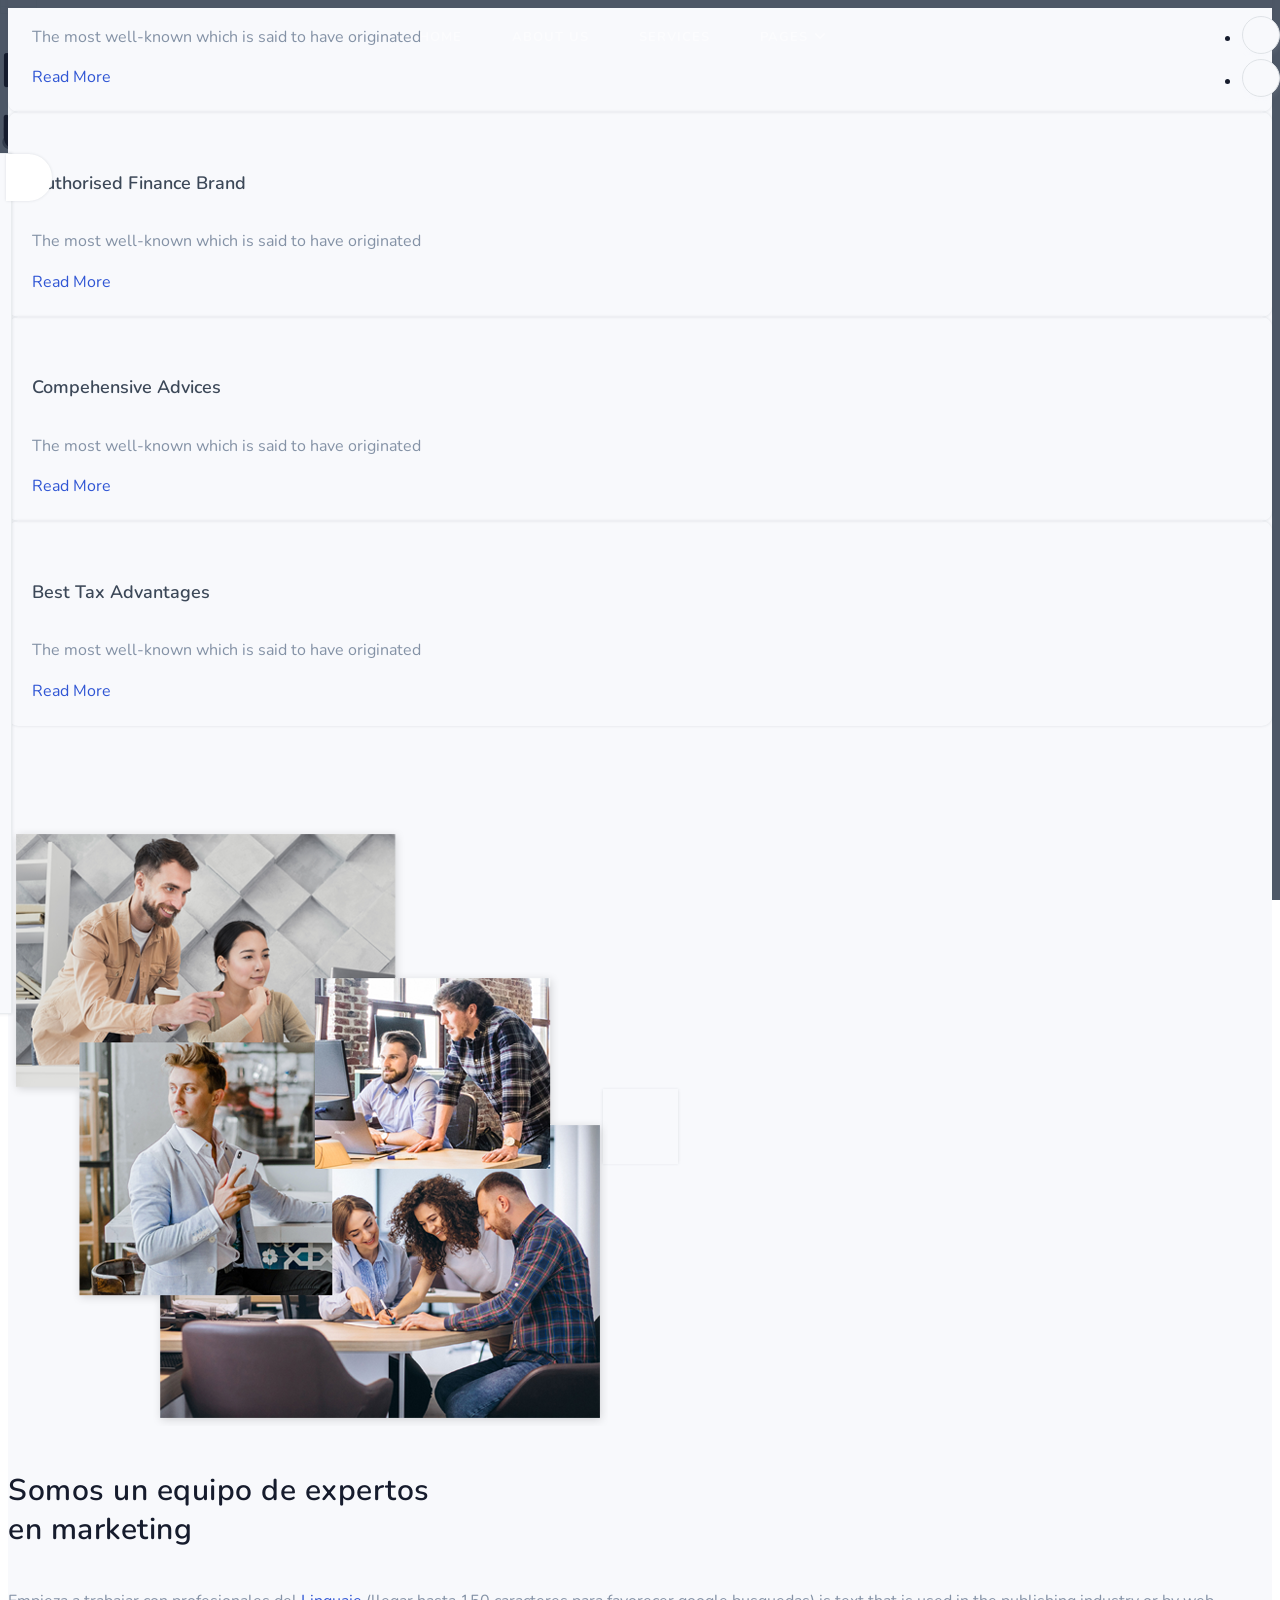
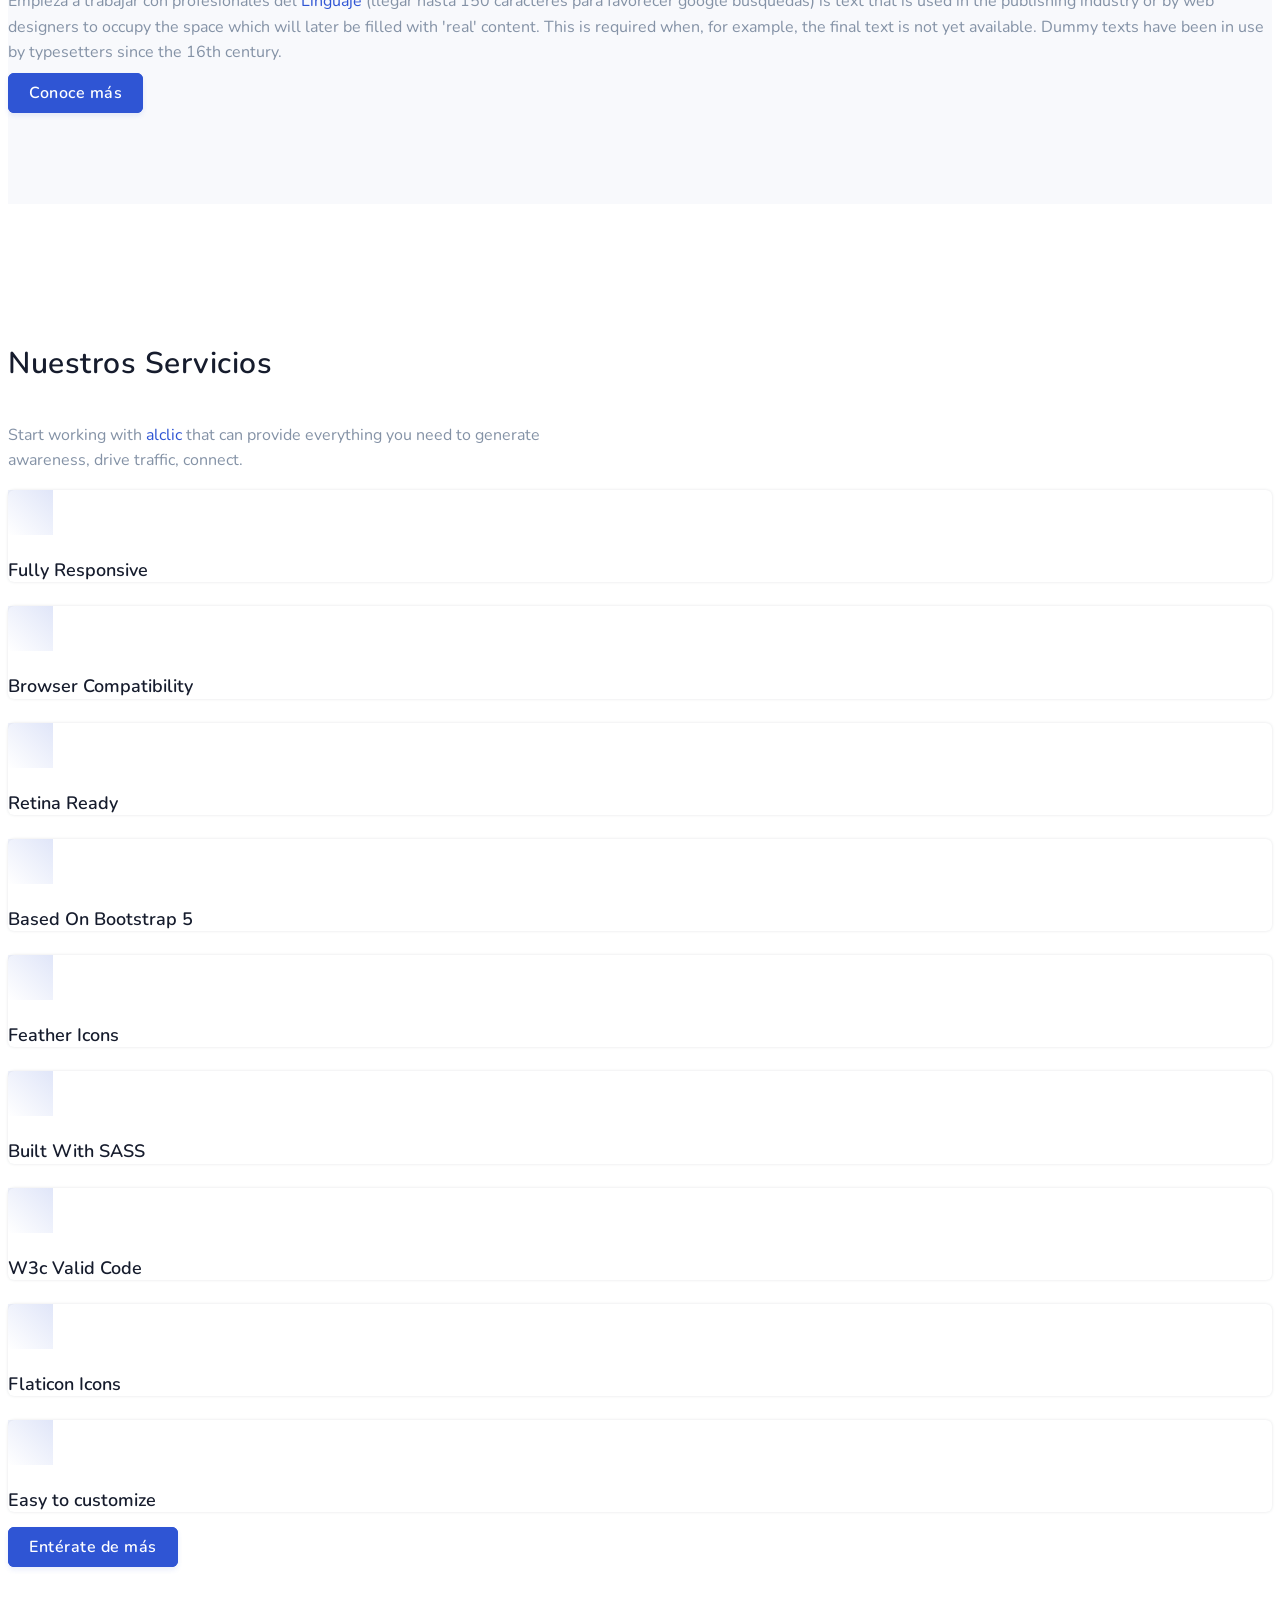
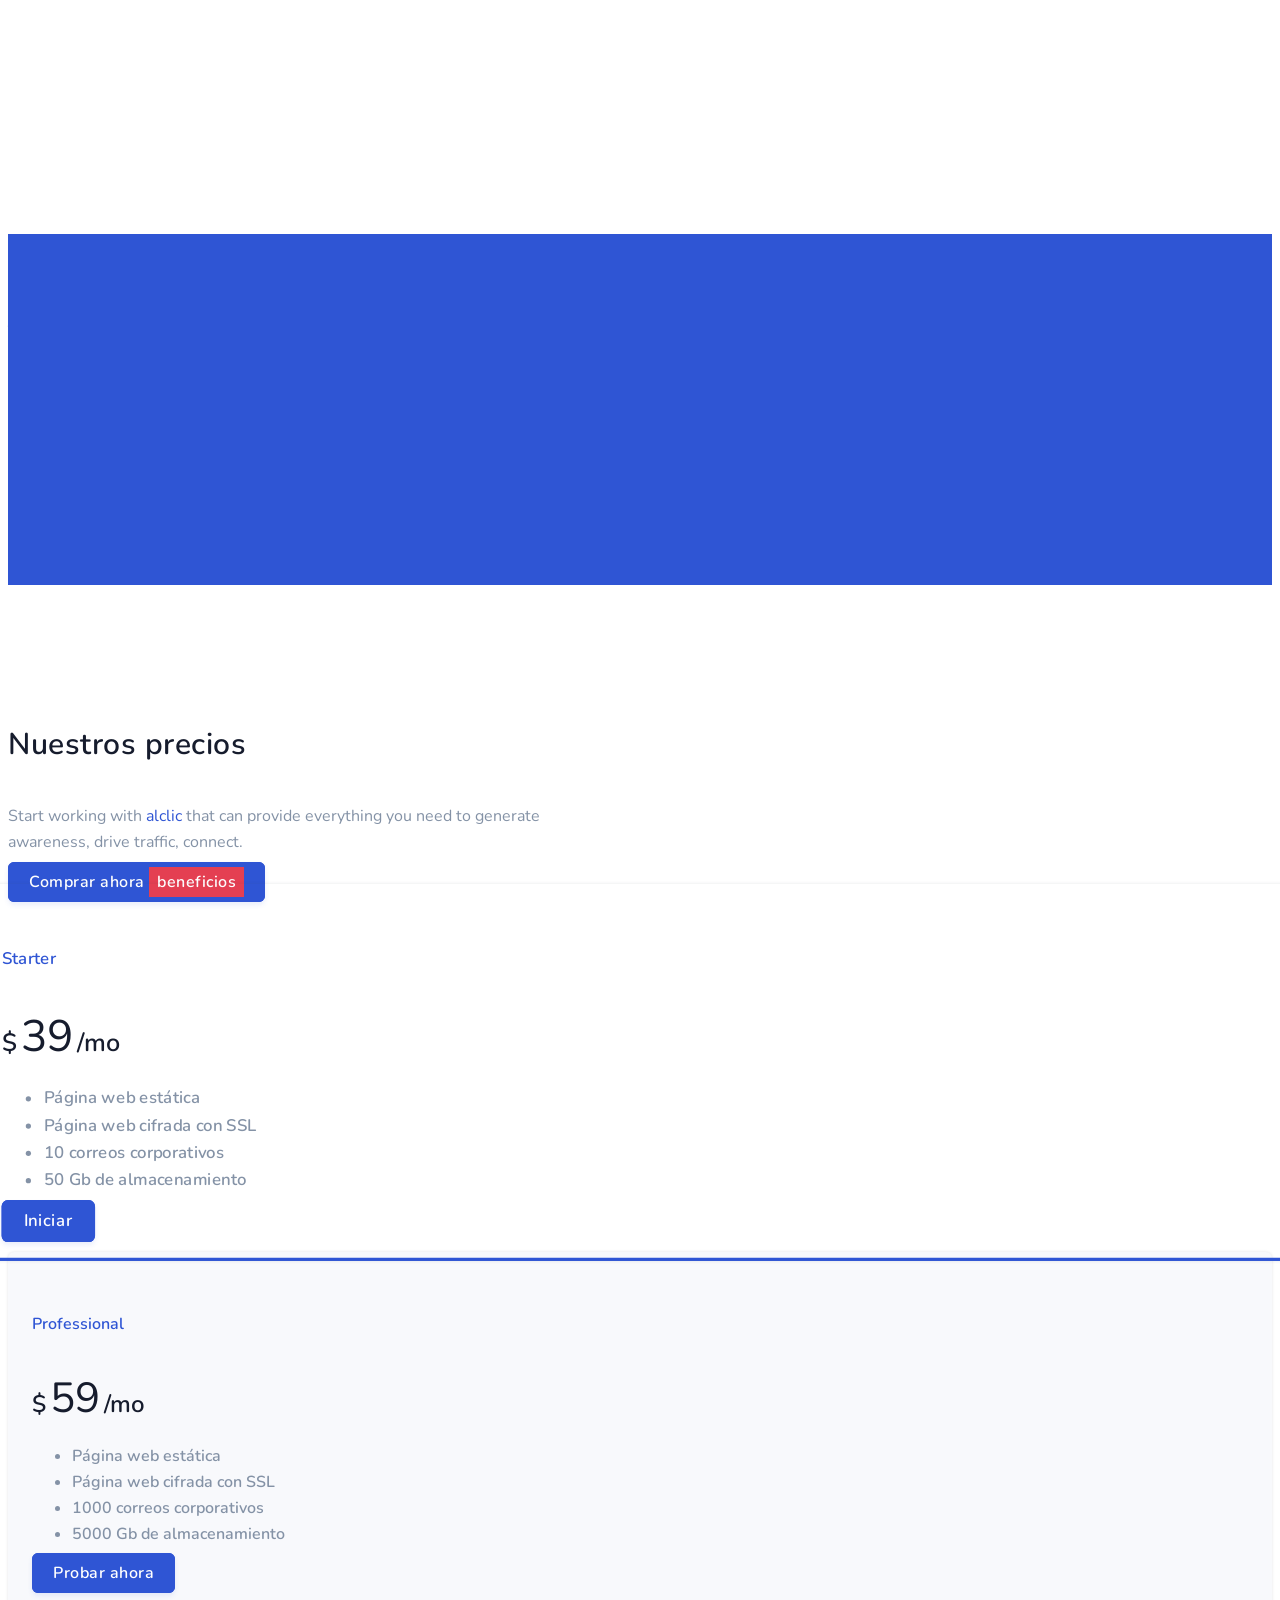
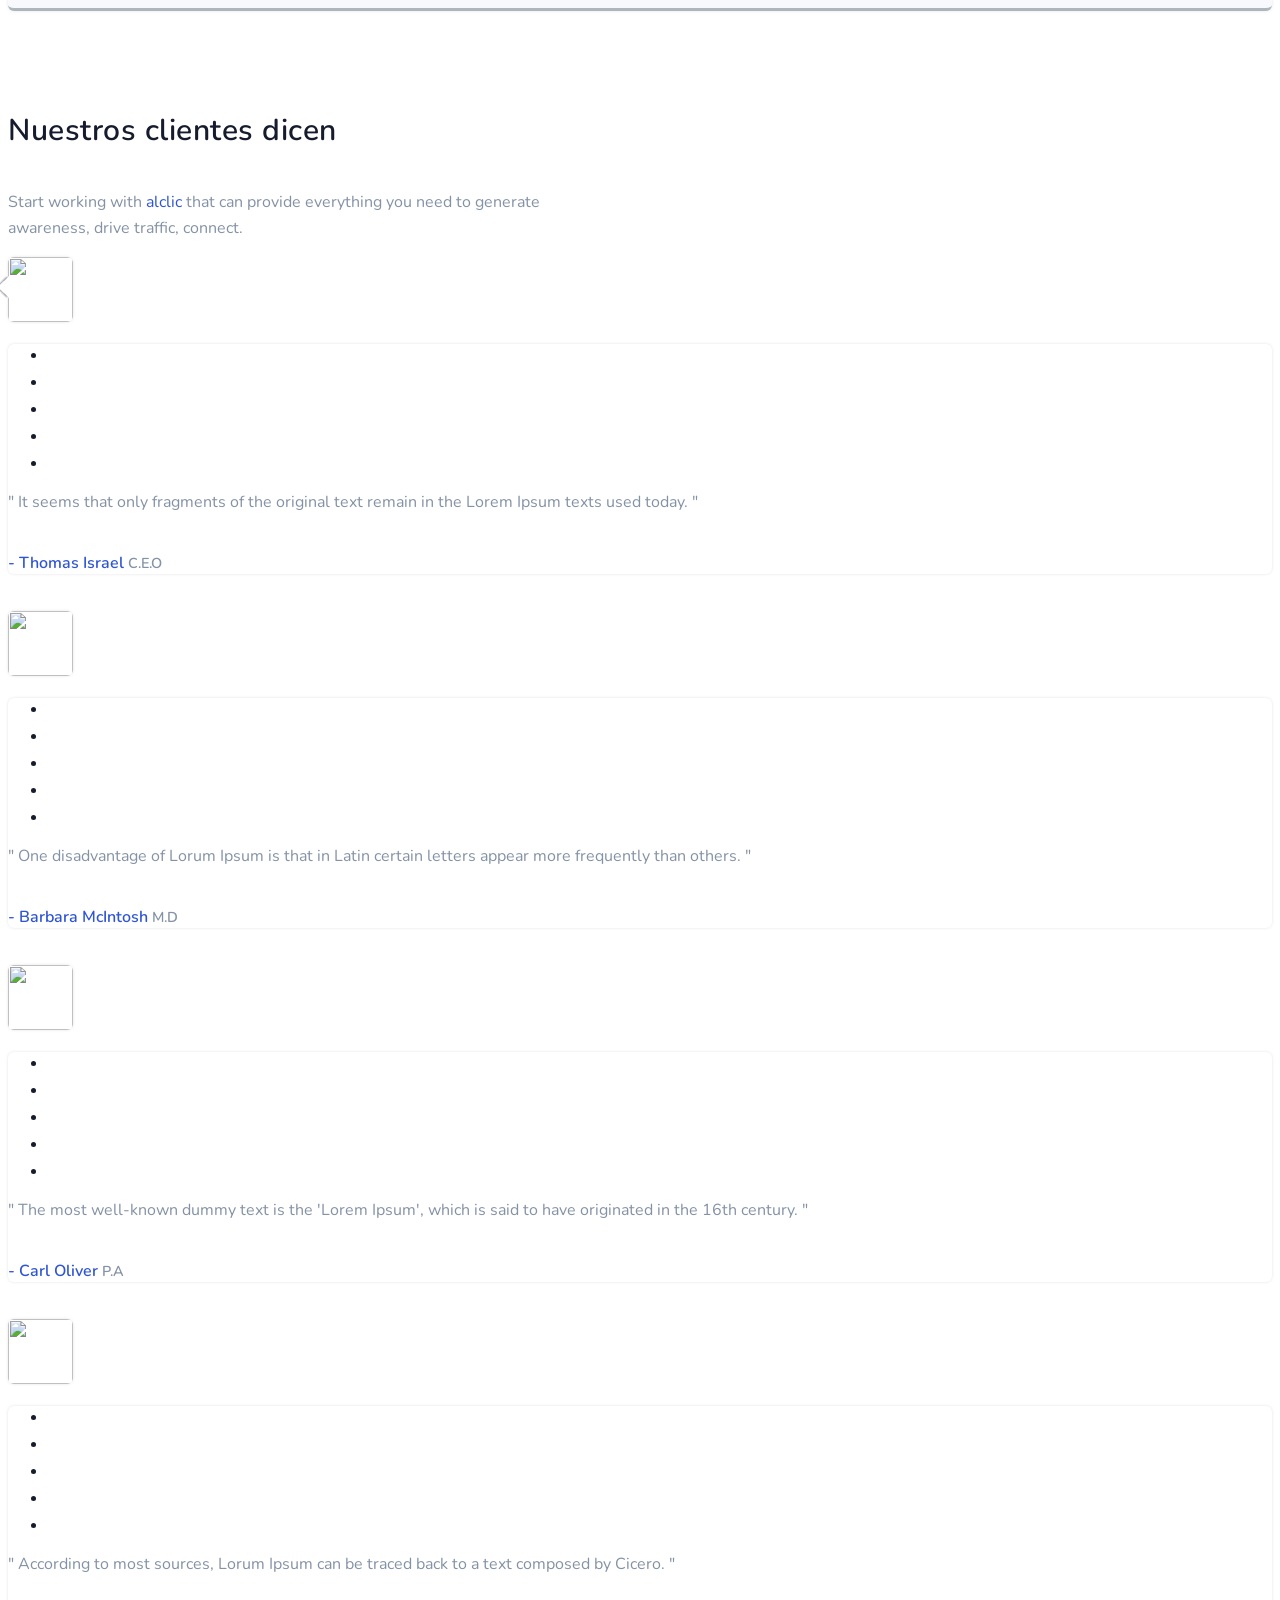
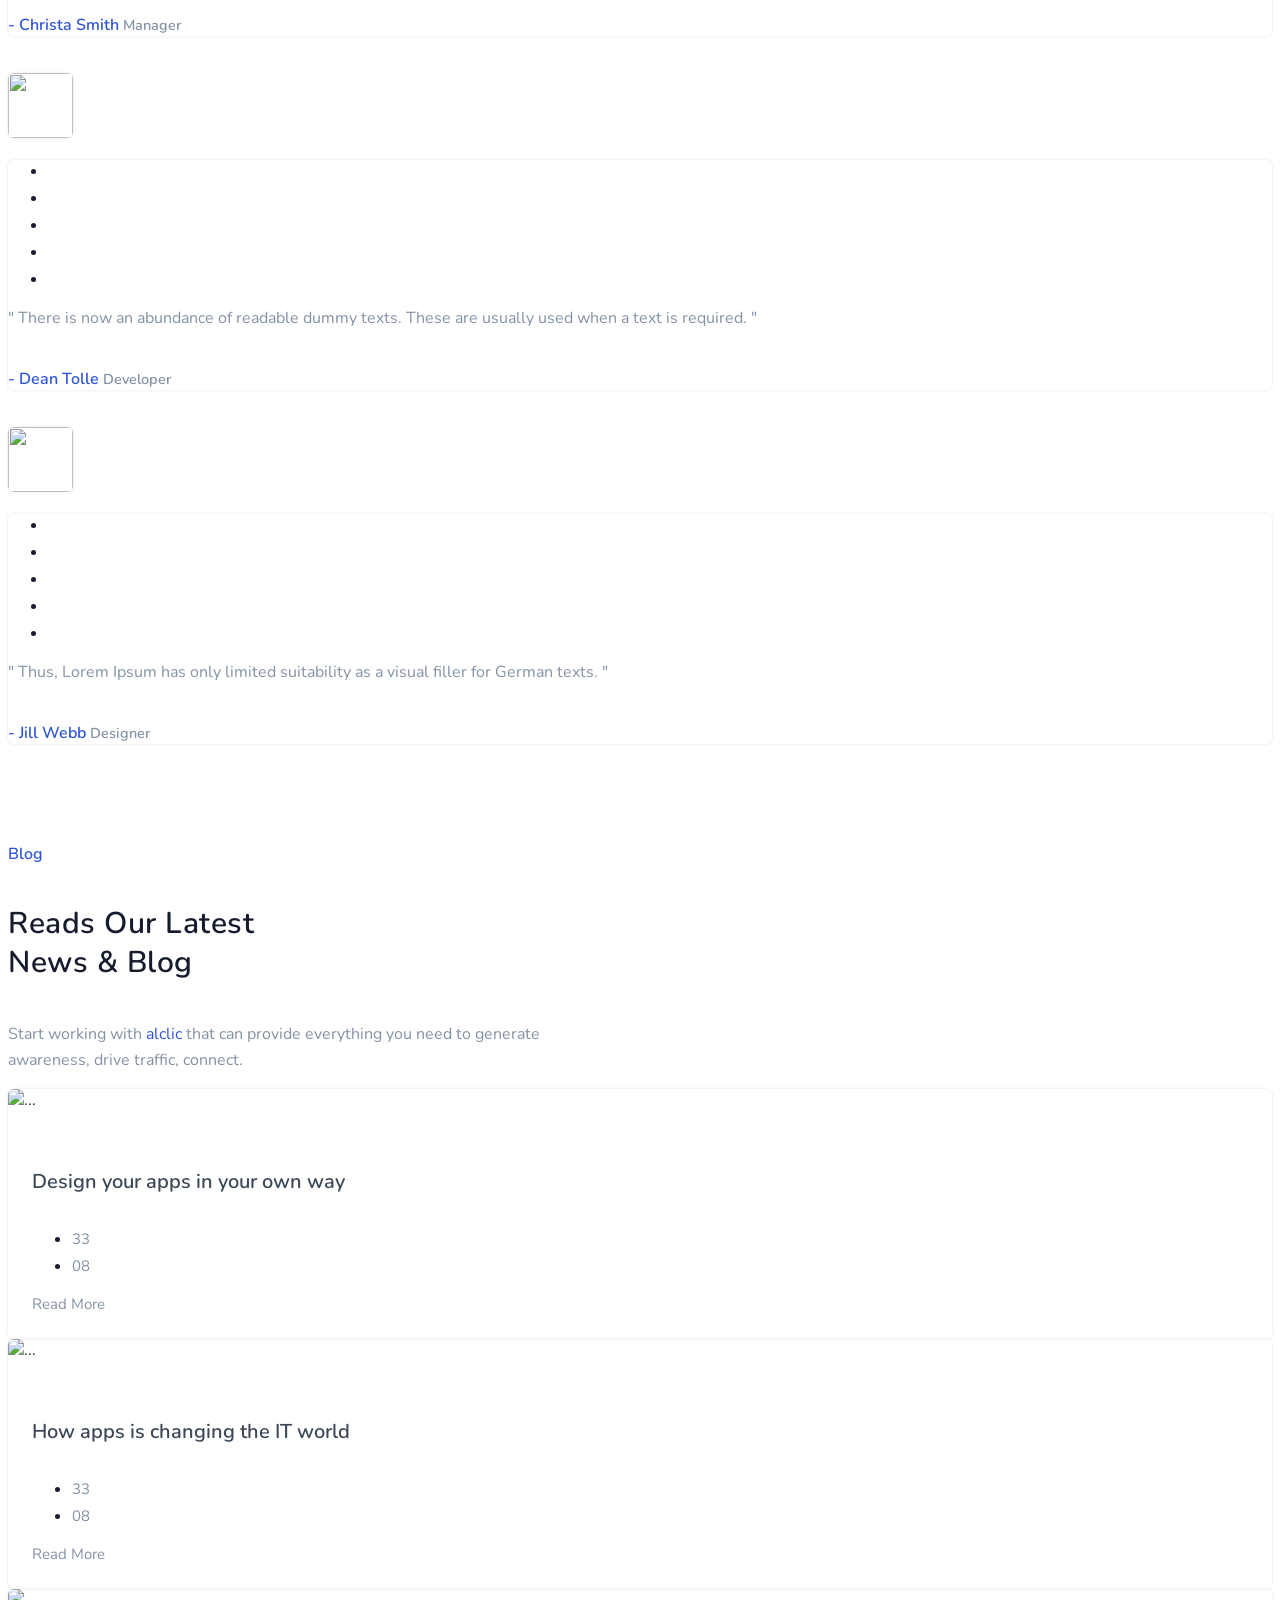
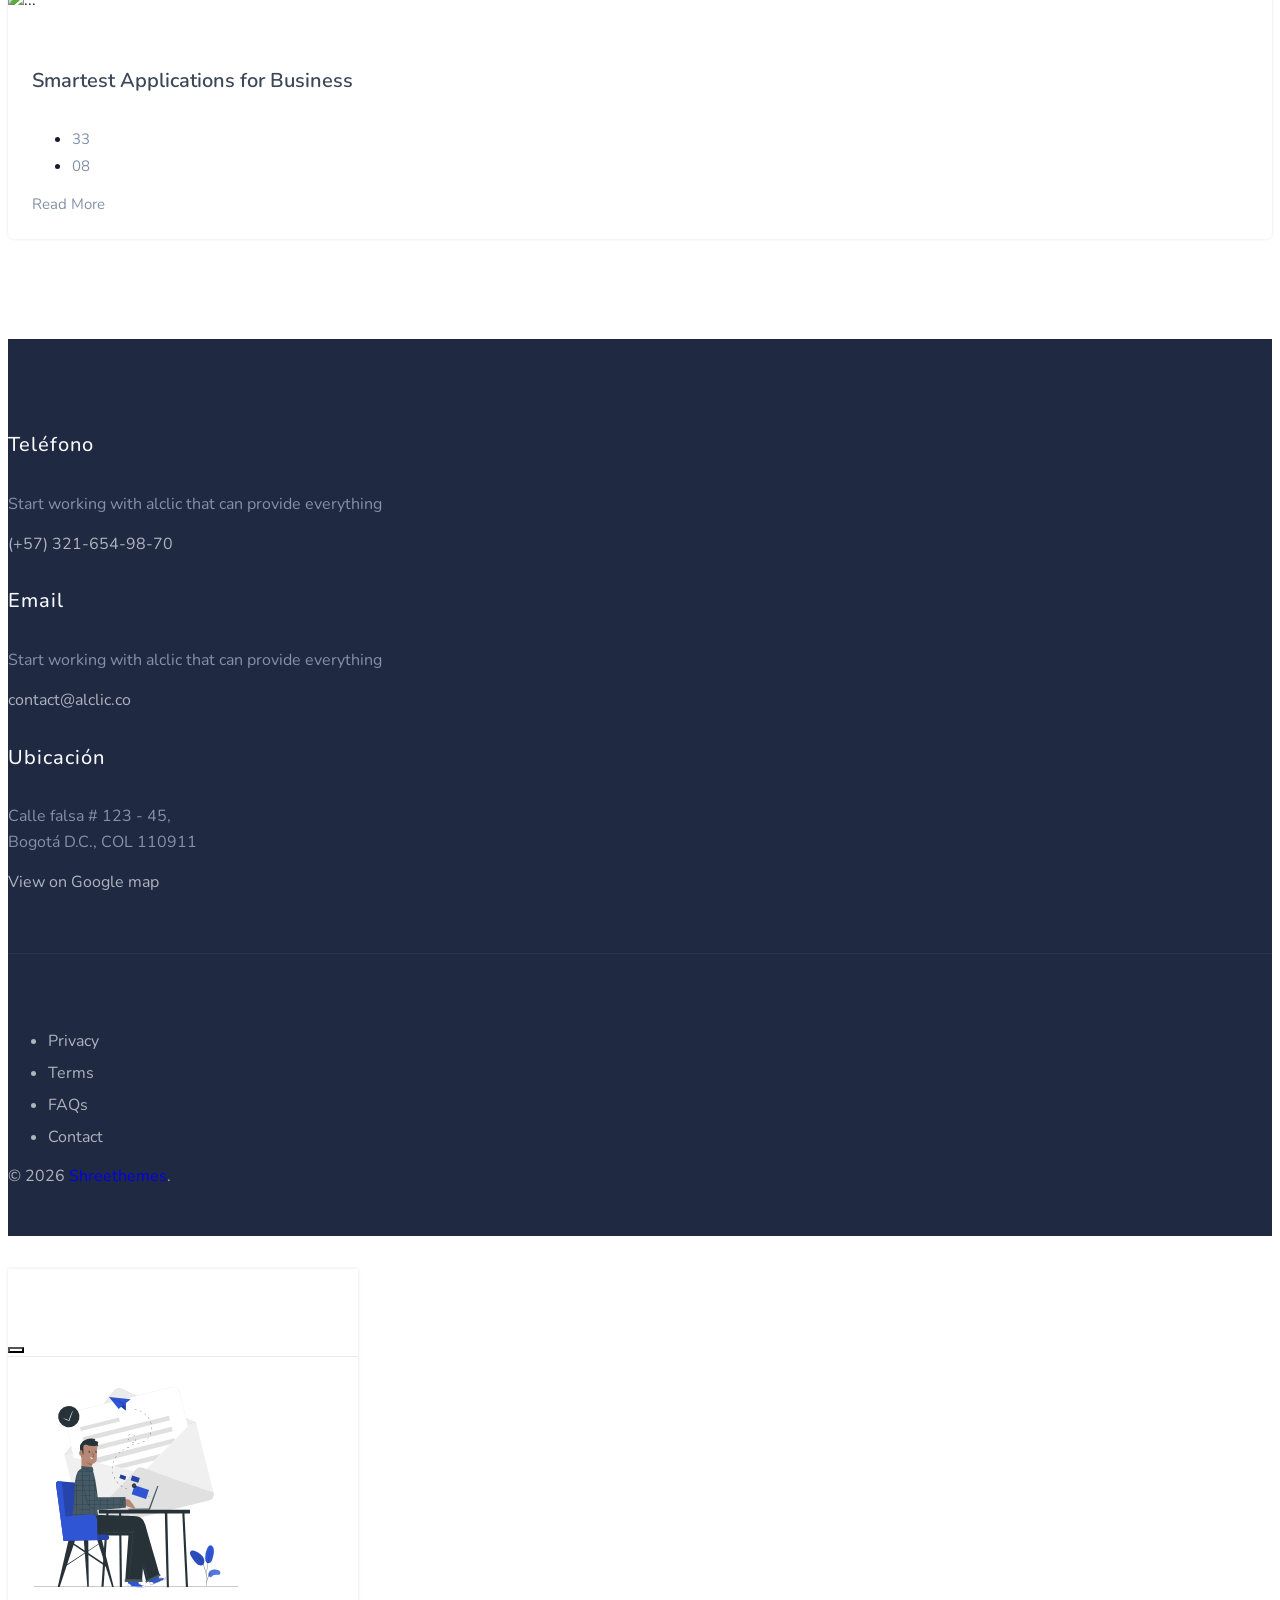
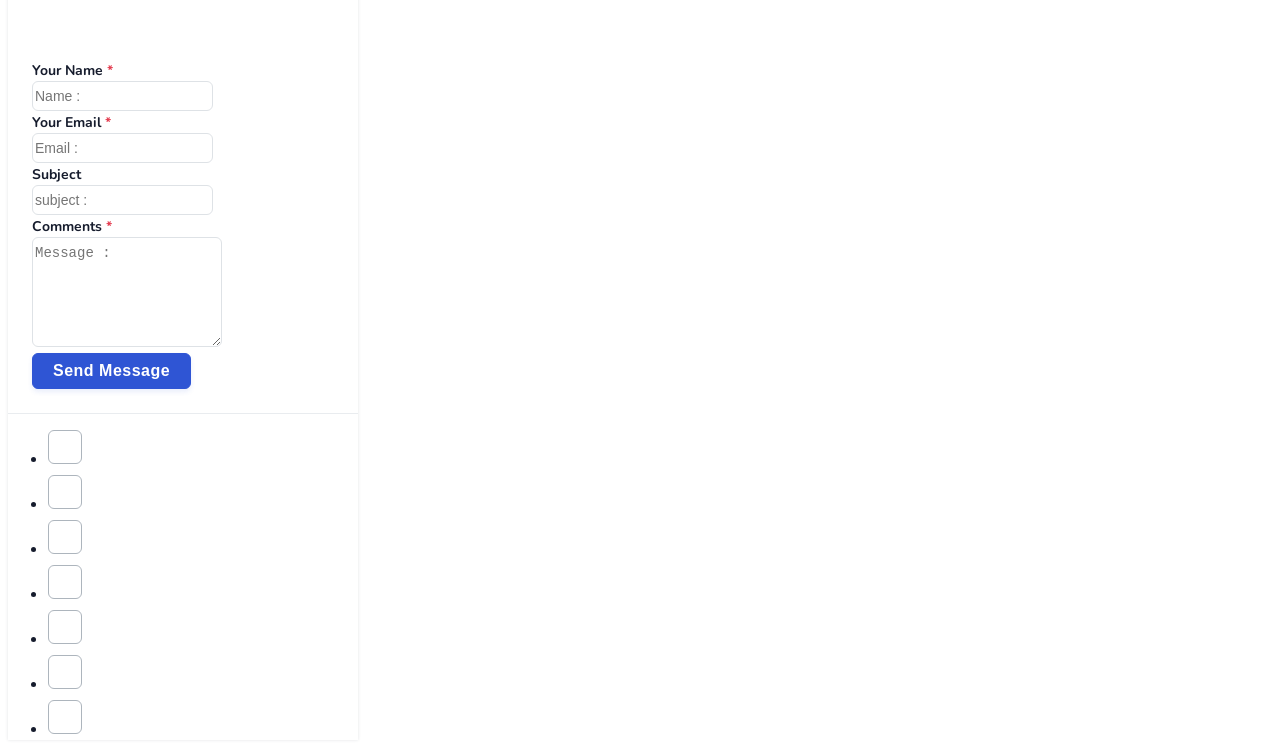
==== commit 38075c46: "Add files via upload" ====
--- a/index.html
+++ b/index.html
@@ -868,7 +868,7 @@
         <!-- Style switcher -->
         <div id="style-switcher" class="bg-light border p-3 pt-2 pb-2" onclick="toggleSwitcher()">
             <div>
-                <h6 class="title text-center">Select Your Color</h6>
+                <h6 class="title text-center">Modifique el color</h6>
                 <ul class="pattern">
                     <li class="list-inline-item">
                         <a class="color1" href="javascript: void(0);" onclick="setColor('default')"></a>
@@ -899,17 +899,17 @@
                     </li>
                 </ul>
 
-                <h6 class="title text-center pt-3 mb-0 border-top">Theme Option</h6>
+                <h6 class="title text-center pt-3 mb-0 border-top">Opciones de tema</h6>
                 <ul class="text-center list-unstyled">
-                    <li class="d-grid"><a href="javascript:void(0)" class="btn btn-sm btn-block btn-primary rtl-version t-rtl-light mt-2" onclick="setTheme('style-rtl')">RTL</a></li>
-                    <li class="d-grid"><a href="javascript:void(0)" class="btn btn-sm btn-block btn-primary ltr-version t-ltr-light mt-2" onclick="setTheme('style')">LTR</a></li>
-                    <li class="d-grid"><a href="javascript:void(0)" class="btn btn-sm btn-block btn-primary dark-rtl-version t-rtl-dark mt-2" onclick="setTheme('style-dark-rtl')">RTL</a></li>
-                    <li class="d-grid"><a href="javascript:void(0)" class="btn btn-sm btn-block btn-primary dark-ltr-version t-ltr-dark mt-2" onclick="setTheme('style-dark')">LTR</a></li>
-                    <li class="d-grid"><a href="javascript:void(0)" class="btn btn-sm btn-block btn-dark dark-version t-dark mt-2" onclick="setTheme('style-dark')">Dark</a></li>
-                    <li class="d-grid"><a href="javascript:void(0)" class="btn btn-sm btn-block btn-dark light-version t-light mt-2" onclick="setTheme('style')">Light</a></li>
+                    <li class="d-grid"><a href="javascript:void(0)" class="btn btn-sm btn-block btn-primary rtl-version t-rtl-light mt-2" onclick="setTheme('style-rtl')">Derecha</a></li>
+                    <li class="d-grid"><a href="javascript:void(0)" class="btn btn-sm btn-block btn-primary ltr-version t-ltr-light mt-2" onclick="setTheme('style')">Izquierda</a></li>
+                    <li class="d-grid"><a href="javascript:void(0)" class="btn btn-sm btn-block btn-primary dark-rtl-version t-rtl-dark mt-2" onclick="setTheme('style-dark-rtl')">Derecha</a></li>
+                    <li class="d-grid"><a href="javascript:void(0)" class="btn btn-sm btn-block btn-primary dark-ltr-version t-ltr-dark mt-2" onclick="setTheme('style-dark')">Izquierda</a></li>
+                    <li class="d-grid"><a href="javascript:void(0)" class="btn btn-sm btn-block btn-dark dark-version t-dark mt-2" onclick="setTheme('style-dark')">Oscuro</a></li>
+                    <li class="d-grid"><a href="javascript:void(0)" class="btn btn-sm btn-block btn-dark light-version t-light mt-2" onclick="setTheme('style')">Claro</a></li>
                 </ul>
 
-                <h6 class="title text-center pt-3 mb-0 border-top">Admin</h6>
+                <h6 class="title text-center pt-3 mb-0 border-top">Administracion</h6>
                 <ul class="text-center list-unstyled mb-0">
                     <li><a href="javascript:void(0)" target="_blank" class="btn btn-sm btn-block btn-success mt-2">Admin Dashboard</a></li>
                 </ul>
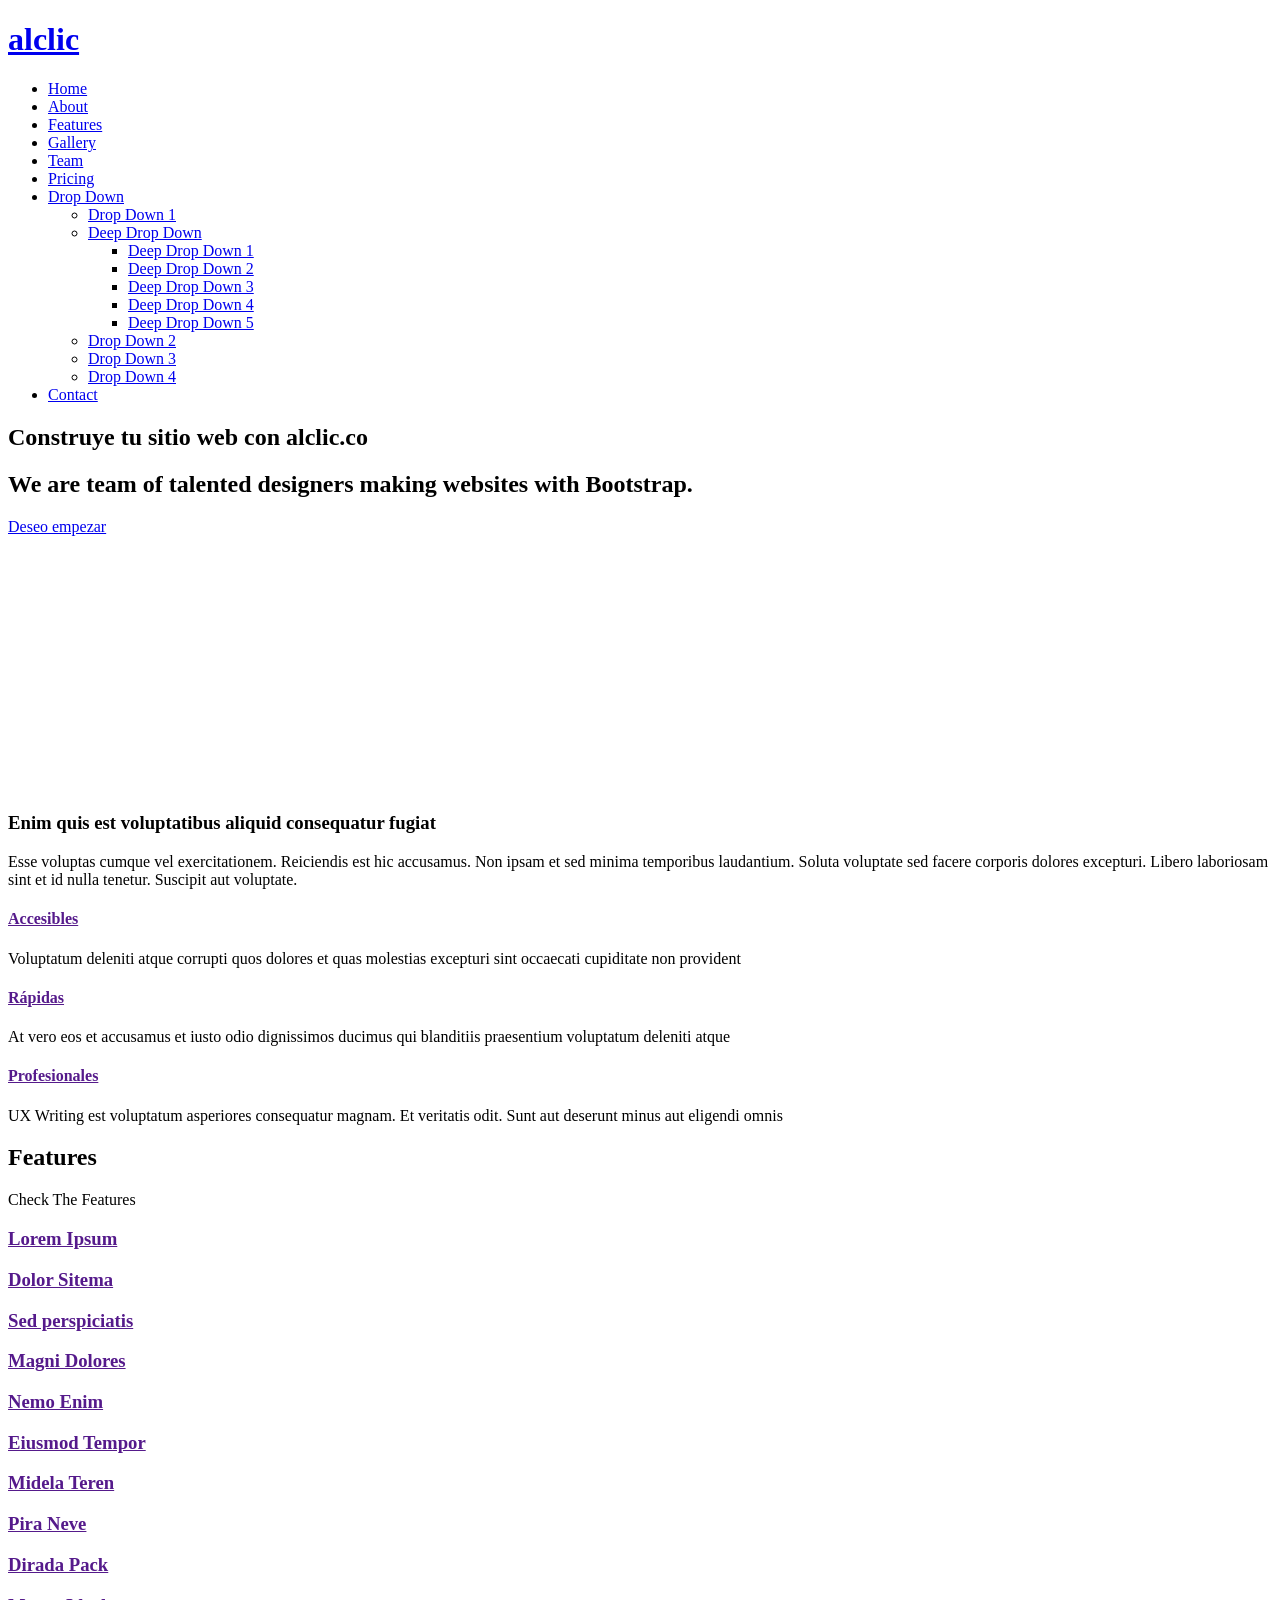
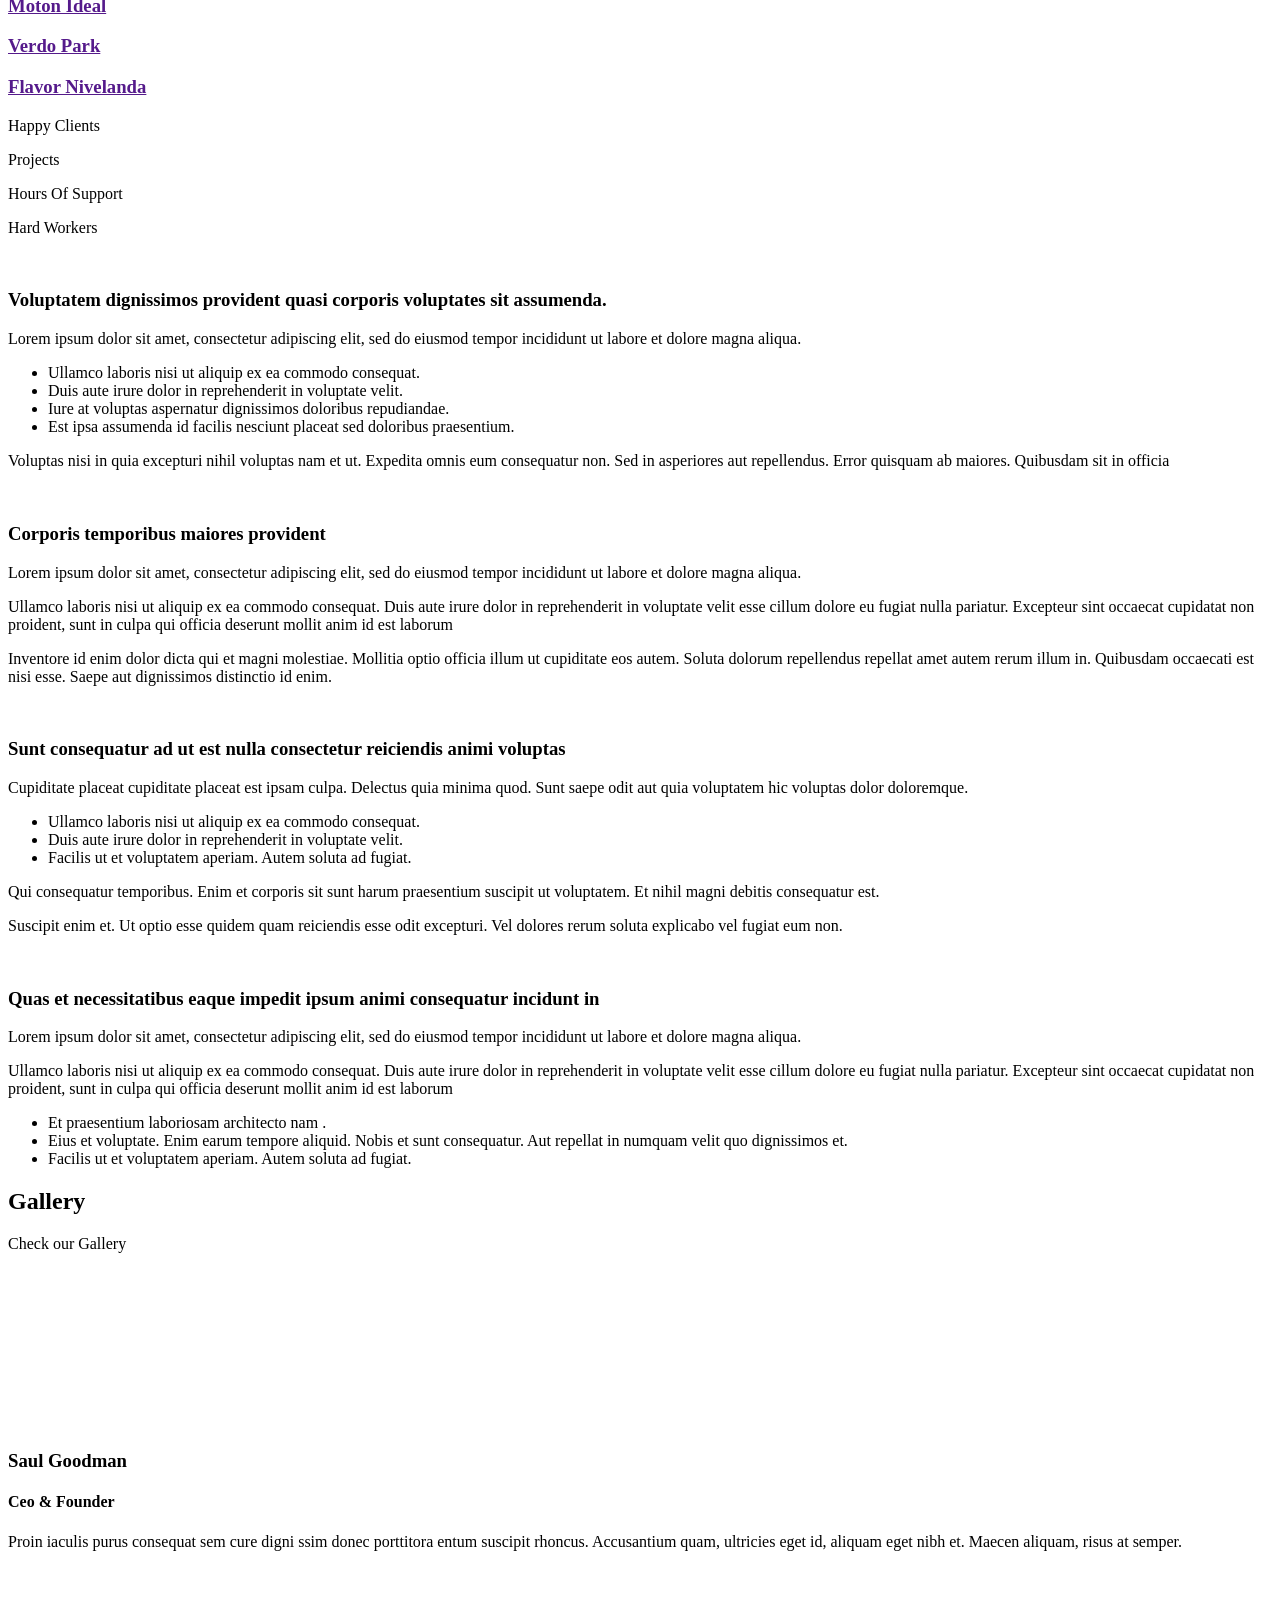
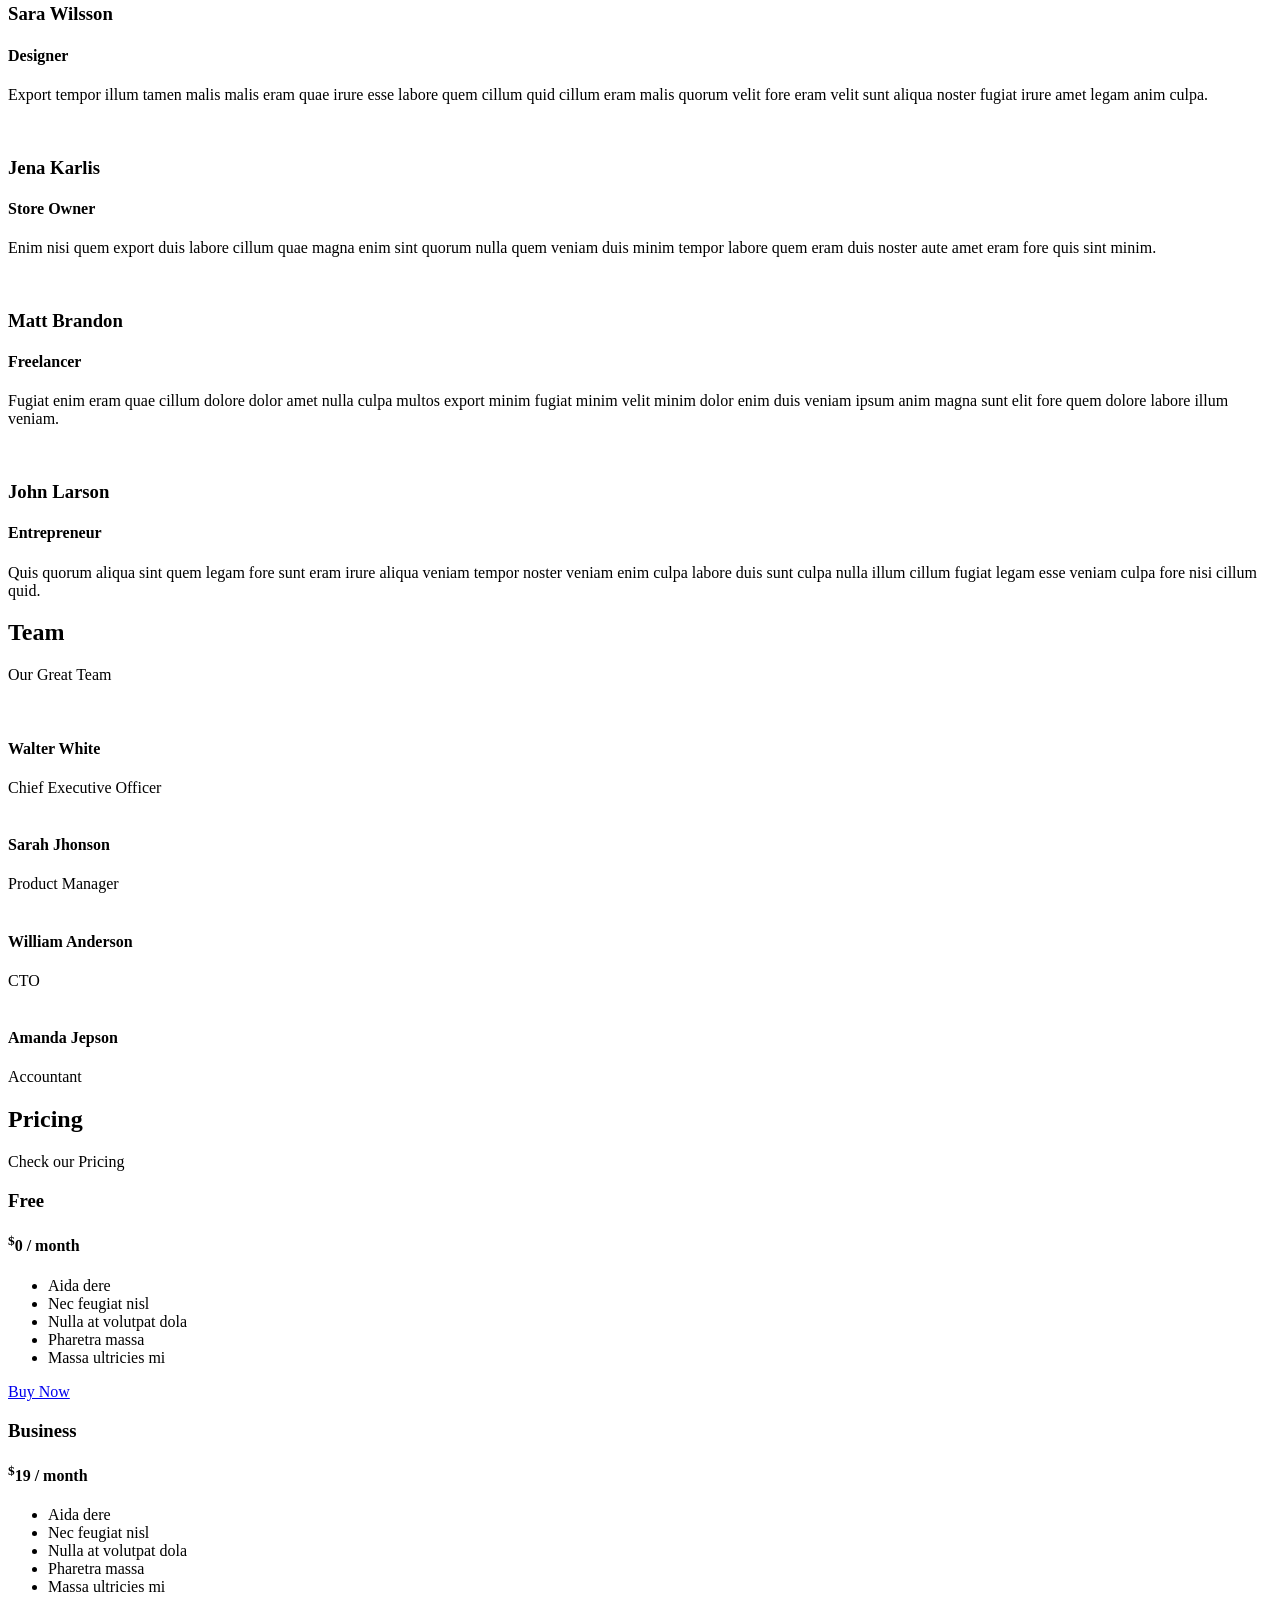
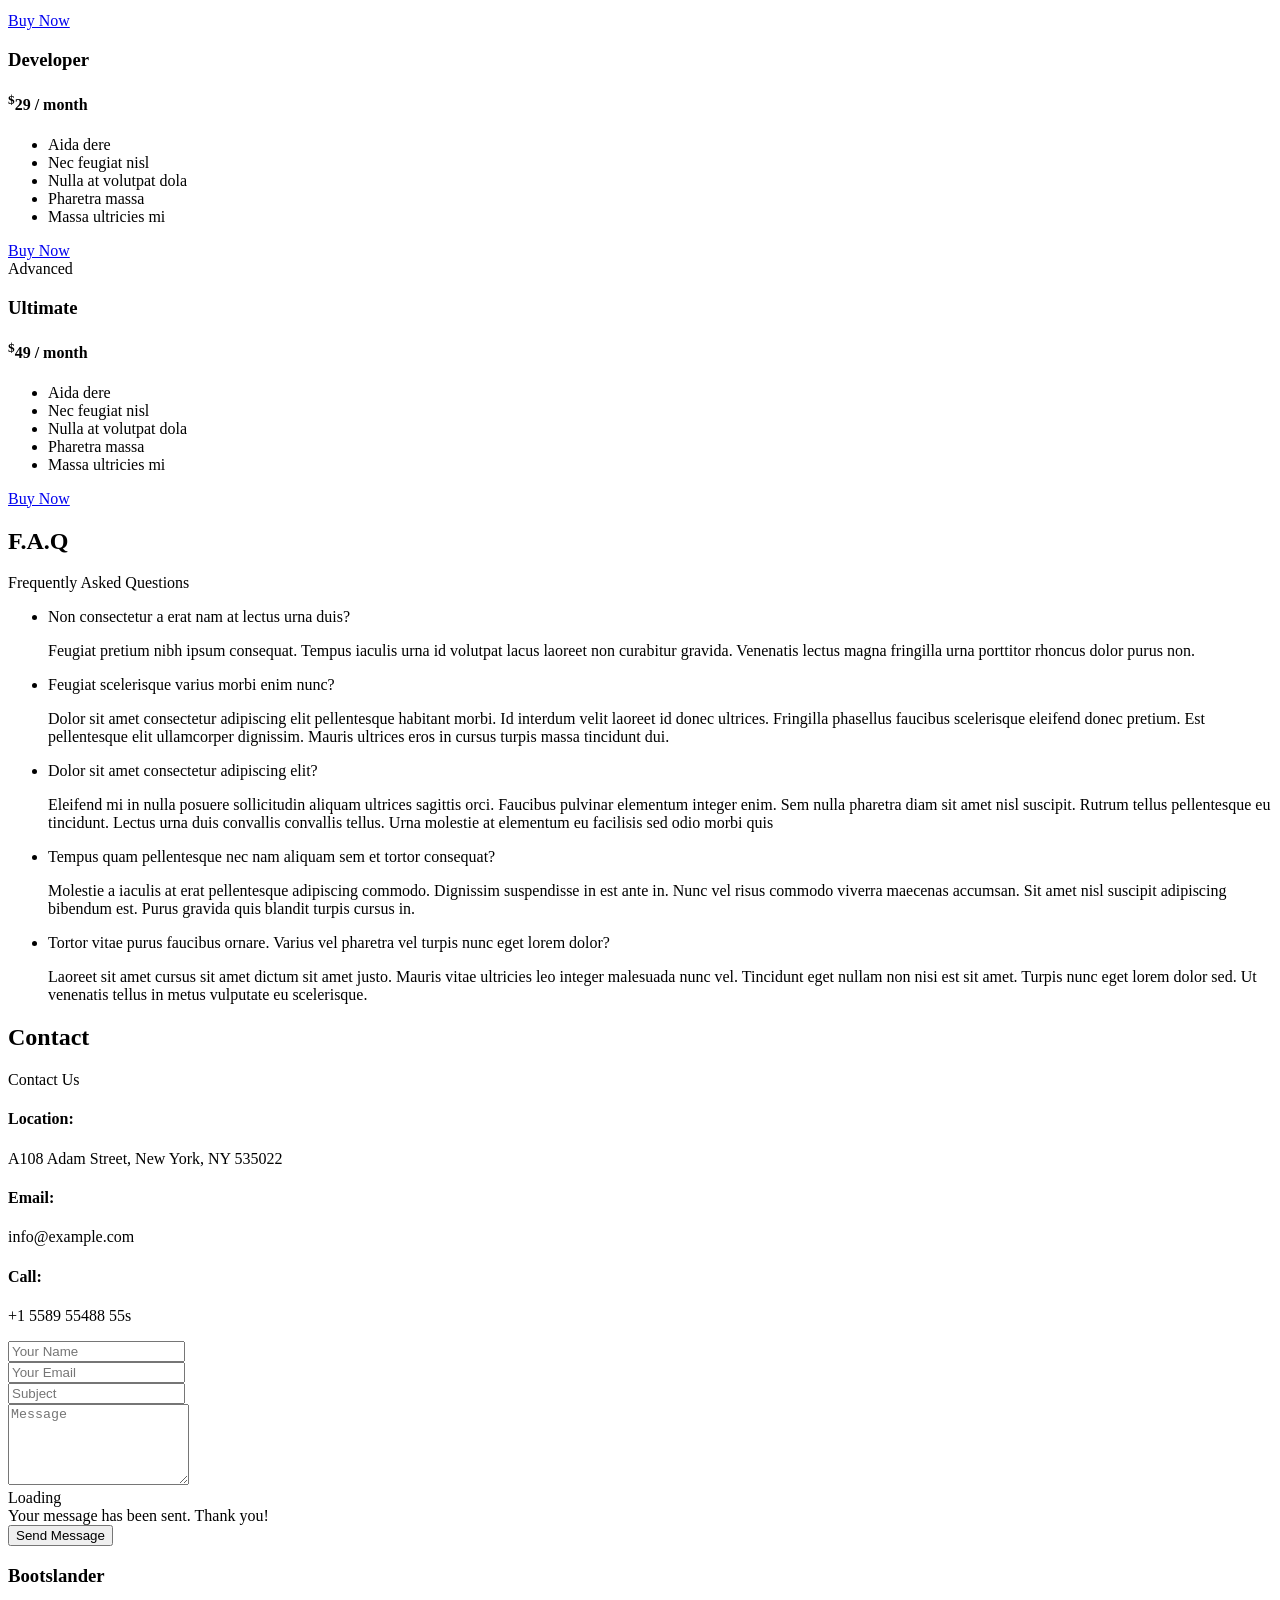
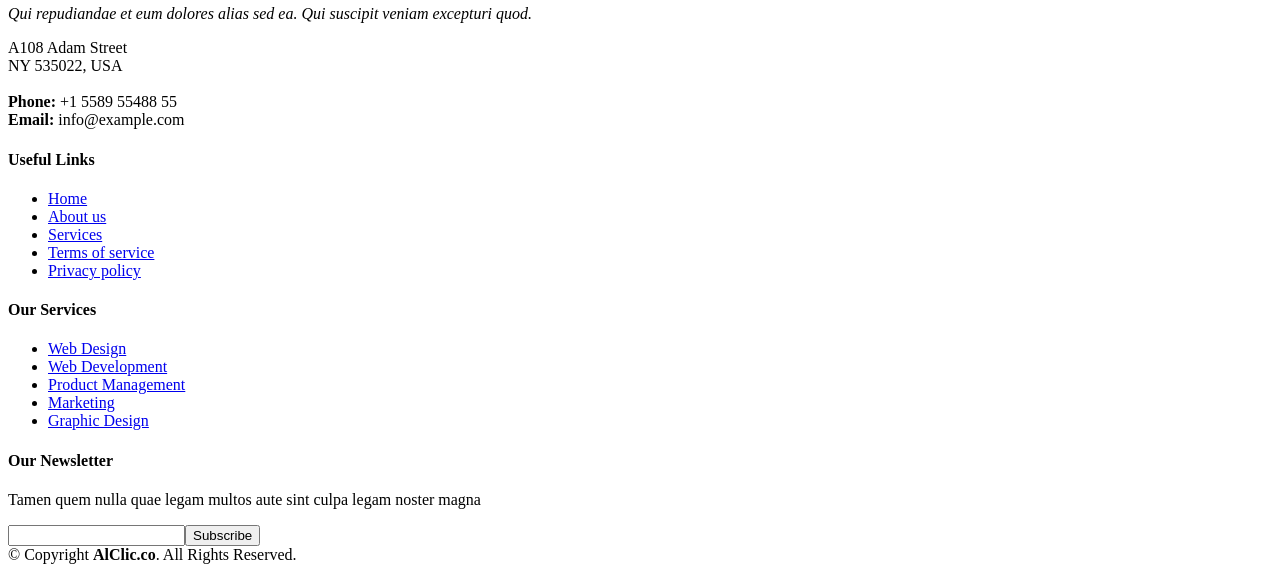
==== commit d6c9d7a8: "Add files via upload" ====
--- a/index.html
+++ b/index.html
@@ -1,938 +1,924 @@
-
 <!DOCTYPE html>
 <html lang="es">
 
-    <head>
-        <meta charset="utf-8" />
-        <title>alclic | Páginas web</title>
-        <meta name="viewport" content="width=device-width, initial-scale=1.0">
-        <meta name="description" content="Páginas web alclic" />
-        <meta name="keywords" content="Página web, Blog, Crear, HTML, barato, moderno" />
-        <meta name="author" content="alclic" />
-        <meta name="email" content="support@alclic.co" />
-        <meta name="website" content="https://alclic.co" />
-        <meta name="Version" content="v0.0.1" />
-        <!-- favicon -->
-        <link rel="shortcut icon" href="images/favicon.ico">
-        <!-- Bootstrap -->
-        <link href="css/bootstrap.min.css" rel="stylesheet" type="text/css" />
-        <!-- tobii css -->
-        <link href="css/tobii.min.css" rel="stylesheet" type="text/css" />
-        <!-- Icons -->
-        <link href="css/materialdesignicons.min.css" rel="stylesheet" type="text/css" />
-        <link rel="stylesheet" href="https://unicons.iconscout.com/release/v3.0.6/css/line.css">
-        <!-- Slider -->
-        <link rel="stylesheet" href="css/tiny-slider.css"/>
-        <link href="css/swiper.min.css" rel="stylesheet" type="text/css" />
-        <!-- Main Css -->
-        <link href="css/style.css" rel="stylesheet" type="text/css" id="theme-opt" />
-        <link href="css/colors/default.css" rel="stylesheet" id="color-opt">
-    </head>
-
-    <body>
-        <!-- Loader -->
-        <!-- <div id="preloader">
-            <div id="status">
-                <div class="spinner">
-                    <div class="double-bounce1"></div>
-                    <div class="double-bounce2"></div>
+<head>
+  <meta charset="utf-8">
+  <meta content="width=device-width, initial-scale=1.0" name="viewport">
+
+  <title>Páginas web | alclic</title>
+  <meta content="" name="Empresa dedicada al desarrollo de páginas web y portafolios digitales a bajo costo.">
+  <meta content="" name="keywords">
+
+  <!-- Favicons -->
+  <link href="assets/img/favicon.png" rel="icon">
+  <link href="assets/img/apple-touch-icon.png" rel="apple-touch-icon">
+
+  <!-- Google Fonts -->
+  <link href="https://fonts.googleapis.com/css?family=Open+Sans:300,300i,400,400i,600,600i,700,700i|Montserrat:300,300i,400,400i,500,500i,600,600i,700,700i|Poppins:300,300i,400,400i,500,500i,600,600i,700,700i" rel="stylesheet">
+
+  <!-- Vendor CSS Files -->
+  <link href="assets/vendor/aos/aos.css" rel="stylesheet">
+  <link href="assets/vendor/bootstrap/css/bootstrap.min.css" rel="stylesheet">
+  <link href="assets/vendor/bootstrap-icons/bootstrap-icons.css" rel="stylesheet">
+  <link href="assets/vendor/boxicons/css/boxicons.min.css" rel="stylesheet">
+  <link href="assets/vendor/glightbox/css/glightbox.min.css" rel="stylesheet">
+  <link href="assets/vendor/remixicon/remixicon.css" rel="stylesheet">
+  <link href="assets/vendor/swiper/swiper-bundle.min.css" rel="stylesheet">
+
+  <!-- Template Main CSS File -->
+  <link href="assets/css/style.css" rel="stylesheet">
+
+  <!-- =======================================================
+  * Template Name: Bootslander - v4.7.2
+  * Template URL: https://bootstrapmade.com/bootslander-free-bootstrap-landing-page-template/
+  * Author: BootstrapMade.com
+  * License: https://bootstrapmade.com/license/
+  ======================================================== -->
+</head>
+
+<body>
+
+  <!-- ======= Header ======= -->
+  <header id="header" class="fixed-top d-flex align-items-center header-transparent">
+    <div class="container d-flex align-items-center justify-content-between">
+
+      <div class="logo">
+        <h1><a href="index.html"><span>alclic</span></a></h1>
+        <!-- Uncomment below if you prefer to use an image logo -->
+        <!-- <a href="index.html"><img src="assets/img/logo.png" alt="" class="img-fluid"></a>-->
+      </div>
+
+      <nav id="navbar" class="navbar">
+        <ul>
+          <li><a class="nav-link scrollto active" href="#hero">Home</a></li>
+          <li><a class="nav-link scrollto" href="#about">About</a></li>
+          <li><a class="nav-link scrollto" href="#features">Features</a></li>
+          <li><a class="nav-link scrollto" href="#gallery">Gallery</a></li>
+          <li><a class="nav-link scrollto" href="#team">Team</a></li>
+          <li><a class="nav-link scrollto" href="#pricing">Pricing</a></li>
+          <li class="dropdown"><a href="#"><span>Drop Down</span> <i class="bi bi-chevron-down"></i></a>
+            <ul>
+              <li><a href="#">Drop Down 1</a></li>
+              <li class="dropdown"><a href="#"><span>Deep Drop Down</span> <i class="bi bi-chevron-right"></i></a>
+                <ul>
+                  <li><a href="#">Deep Drop Down 1</a></li>
+                  <li><a href="#">Deep Drop Down 2</a></li>
+                  <li><a href="#">Deep Drop Down 3</a></li>
+                  <li><a href="#">Deep Drop Down 4</a></li>
+                  <li><a href="#">Deep Drop Down 5</a></li>
+                </ul>
+              </li>
+              <li><a href="#">Drop Down 2</a></li>
+              <li><a href="#">Drop Down 3</a></li>
+              <li><a href="#">Drop Down 4</a></li>
+            </ul>
+          </li>
+          <li><a class="nav-link scrollto" href="#contact">Contact</a></li>
+        </ul>
+        <i class="bi bi-list mobile-nav-toggle"></i>
+      </nav><!-- .navbar -->
+
+    </div>
+  </header><!-- End Header -->
+
+  <!-- ======= Hero Section ======= -->
+  <section id="hero">
+
+    <div class="container">
+      <div class="row justify-content-between">
+        <div class="col-lg-7 pt-5 pt-lg-0 order-2 order-lg-1 d-flex align-items-center">
+          <div data-aos="zoom-out">
+            <h1>Construye tu sitio web con <span>alclic.co</span></h1>
+            <h2>We are team of talented designers making websites with Bootstrap.</h2>
+            <div class="text-center text-lg-start">
+              <a href="#about" class="btn-get-started scrollto">Deseo empezar</a>
+            </div>
+          </div>
+        </div>
+        <div class="col-lg-4 order-1 order-lg-2 hero-img" data-aos="zoom-out" data-aos-delay="300">
+          <img src="assets/img/hero-img.png" class="img-fluid animated" alt="">
+        </div>
+      </div>
+    </div>
+
+    <svg class="hero-waves" xmlns="http://www.w3.org/2000/svg" xmlns:xlink="http://www.w3.org/1999/xlink" viewBox="0 24 150 28 " preserveAspectRatio="none">
+      <defs>
+        <path id="wave-path" d="M-160 44c30 0 58-18 88-18s 58 18 88 18 58-18 88-18 58 18 88 18 v44h-352z">
+      </defs>
+      <g class="wave1">
+        <use xlink:href="#wave-path" x="50" y="3" fill="rgba(255,255,255, .1)">
+      </g>
+      <g class="wave2">
+        <use xlink:href="#wave-path" x="50" y="0" fill="rgba(255,255,255, .2)">
+      </g>
+      <g class="wave3">
+        <use xlink:href="#wave-path" x="50" y="9" fill="#fff">
+      </g>
+    </svg>
+
+  </section><!-- End Hero -->
+
+  <main id="main">
+
+    <!-- ======= About Section ======= -->
+    <section id="about" class="about">
+      <div class="container-fluid">
+
+        <div class="row">
+          <div class="col-xl-5 col-lg-6 video-box d-flex justify-content-center align-items-stretch" data-aos="fade-right">
+            <a href="https://www.youtube.com/watch?v=jDDaplaOz7Q" class="venobox play-btn mb-4" data-vbtype="video" data-autoplay="true"></a>
+          </div>
+
+          <div class="col-xl-7 col-lg-6 icon-boxes d-flex flex-column align-items-stretch justify-content-center py-5 px-lg-5" data-aos="fade-left">
+            <h3>Enim quis est voluptatibus aliquid consequatur fugiat</h3>
+            <p>Esse voluptas cumque vel exercitationem. Reiciendis est hic accusamus. Non ipsam et sed minima temporibus laudantium. Soluta voluptate sed facere corporis dolores excepturi. Libero laboriosam sint et id nulla tenetur. Suscipit aut voluptate.</p>
+
+            <div class="icon-box" data-aos="zoom-in" data-aos-delay="100">
+              <div class="icon"><i class="bx bx-fingerprint"></i></div>
+              <h4 class="title"><a href="">Accesibles</a></h4>
+              <p class="description">Voluptatum deleniti atque corrupti quos dolores et quas molestias excepturi sint occaecati cupiditate non provident</p>
+            </div>
+
+            <div class="icon-box" data-aos="zoom-in" data-aos-delay="200">
+              <div class="icon"><i class="bx bx-gift"></i></div>
+              <h4 class="title"><a href="">Rápidas</a></h4>
+              <p class="description">At vero eos et accusamus et iusto odio dignissimos ducimus qui blanditiis praesentium voluptatum deleniti atque</p>
+            </div>
+
+            <div class="icon-box" data-aos="zoom-in" data-aos-delay="300">
+              <div class="icon"><i class="bx bx-atom"></i></div>
+              <h4 class="title"><a href="">Profesionales</a></h4>
+              <p class="description">UX Writing est voluptatum asperiores consequatur magnam. Et veritatis odit. Sunt aut deserunt minus aut eligendi omnis</p>
+            </div>
+
+          </div>
+        </div>
+
+      </div>
+    </section><!-- End About Section -->
+
+    <!-- ======= Features Section ======= -->
+    <section id="features" class="features">
+      <div class="container">
+
+        <div class="section-title" data-aos="fade-up">
+          <h2>Features</h2>
+          <p>Check The Features</p>
+        </div>
+
+        <div class="row" data-aos="fade-left">
+          <div class="col-lg-3 col-md-4">
+            <div class="icon-box" data-aos="zoom-in" data-aos-delay="50">
+              <i class="ri-store-line" style="color: #ffbb2c;"></i>
+              <h3><a href="">Lorem Ipsum</a></h3>
+            </div>
+          </div>
+          <div class="col-lg-3 col-md-4 mt-4 mt-md-0">
+            <div class="icon-box" data-aos="zoom-in" data-aos-delay="100">
+              <i class="ri-bar-chart-box-line" style="color: #5578ff;"></i>
+              <h3><a href="">Dolor Sitema</a></h3>
+            </div>
+          </div>
+          <div class="col-lg-3 col-md-4 mt-4 mt-md-0">
+            <div class="icon-box" data-aos="zoom-in" data-aos-delay="150">
+              <i class="ri-calendar-todo-line" style="color: #e80368;"></i>
+              <h3><a href="">Sed perspiciatis</a></h3>
+            </div>
+          </div>
+          <div class="col-lg-3 col-md-4 mt-4 mt-lg-0">
+            <div class="icon-box" data-aos="zoom-in" data-aos-delay="200">
+              <i class="ri-paint-brush-line" style="color: #e361ff;"></i>
+              <h3><a href="">Magni Dolores</a></h3>
+            </div>
+          </div>
+          <div class="col-lg-3 col-md-4 mt-4">
+            <div class="icon-box" data-aos="zoom-in" data-aos-delay="250">
+              <i class="ri-database-2-line" style="color: #47aeff;"></i>
+              <h3><a href="">Nemo Enim</a></h3>
+            </div>
+          </div>
+          <div class="col-lg-3 col-md-4 mt-4">
+            <div class="icon-box" data-aos="zoom-in" data-aos-delay="300">
+              <i class="ri-gradienter-line" style="color: #ffa76e;"></i>
+              <h3><a href="">Eiusmod Tempor</a></h3>
+            </div>
+          </div>
+          <div class="col-lg-3 col-md-4 mt-4">
+            <div class="icon-box" data-aos="zoom-in" data-aos-delay="350">
+              <i class="ri-file-list-3-line" style="color: #11dbcf;"></i>
+              <h3><a href="">Midela Teren</a></h3>
+            </div>
+          </div>
+          <div class="col-lg-3 col-md-4 mt-4">
+            <div class="icon-box" data-aos="zoom-in" data-aos-delay="400">
+              <i class="ri-price-tag-2-line" style="color: #4233ff;"></i>
+              <h3><a href="">Pira Neve</a></h3>
+            </div>
+          </div>
+          <div class="col-lg-3 col-md-4 mt-4">
+            <div class="icon-box" data-aos="zoom-in" data-aos-delay="450">
+              <i class="ri-anchor-line" style="color: #b2904f;"></i>
+              <h3><a href="">Dirada Pack</a></h3>
+            </div>
+          </div>
+          <div class="col-lg-3 col-md-4 mt-4">
+            <div class="icon-box" data-aos="zoom-in" data-aos-delay="500">
+              <i class="ri-disc-line" style="color: #b20969;"></i>
+              <h3><a href="">Moton Ideal</a></h3>
+            </div>
+          </div>
+          <div class="col-lg-3 col-md-4 mt-4">
+            <div class="icon-box" data-aos="zoom-in" data-aos-delay="550">
+              <i class="ri-base-station-line" style="color: #ff5828;"></i>
+              <h3><a href="">Verdo Park</a></h3>
+            </div>
+          </div>
+          <div class="col-lg-3 col-md-4 mt-4">
+            <div class="icon-box" data-aos="zoom-in" data-aos-delay="600">
+              <i class="ri-fingerprint-line" style="color: #29cc61;"></i>
+              <h3><a href="">Flavor Nivelanda</a></h3>
+            </div>
+          </div>
+        </div>
+
+      </div>
+    </section><!-- End Features Section -->
+
+    <!-- ======= Counts Section ======= -->
+    <section id="counts" class="counts">
+      <div class="container">
+
+        <div class="row" data-aos="fade-up">
+
+          <div class="col-lg-3 col-md-6">
+            <div class="count-box">
+              <i class="bi bi-emoji-smile"></i>
+              <span data-purecounter-start="0" data-purecounter-end="232" data-purecounter-duration="1" class="purecounter"></span>
+              <p>Happy Clients</p>
+            </div>
+          </div>
+
+          <div class="col-lg-3 col-md-6 mt-5 mt-md-0">
+            <div class="count-box">
+              <i class="bi bi-journal-richtext"></i>
+              <span data-purecounter-start="0" data-purecounter-end="521" data-purecounter-duration="1" class="purecounter"></span>
+              <p>Projects</p>
+            </div>
+          </div>
+
+          <div class="col-lg-3 col-md-6 mt-5 mt-lg-0">
+            <div class="count-box">
+              <i class="bi bi-headset"></i>
+              <span data-purecounter-start="0" data-purecounter-end="1463" data-purecounter-duration="1" class="purecounter"></span>
+              <p>Hours Of Support</p>
+            </div>
+          </div>
+
+          <div class="col-lg-3 col-md-6 mt-5 mt-lg-0">
+            <div class="count-box">
+              <i class="bi bi-people"></i>
+              <span data-purecounter-start="0" data-purecounter-end="15" data-purecounter-duration="1" class="purecounter"></span>
+              <p>Hard Workers</p>
+            </div>
+          </div>
+
+        </div>
+
+      </div>
+    </section><!-- End Counts Section -->
+
+    <!-- ======= Details Section ======= -->
+    <section id="details" class="details">
+      <div class="container">
+
+        <div class="row content">
+          <div class="col-md-4" data-aos="fade-right">
+            <img src="assets/img/details-1.png" class="img-fluid" alt="">
+          </div>
+          <div class="col-md-8 pt-4" data-aos="fade-up">
+            <h3>Voluptatem dignissimos provident quasi corporis voluptates sit assumenda.</h3>
+            <p class="fst-italic">
+              Lorem ipsum dolor sit amet, consectetur adipiscing elit, sed do eiusmod tempor incididunt ut labore et dolore
+              magna aliqua.
+            </p>
+            <ul>
+              <li><i class="bi bi-check"></i> Ullamco laboris nisi ut aliquip ex ea commodo consequat.</li>
+              <li><i class="bi bi-check"></i> Duis aute irure dolor in reprehenderit in voluptate velit.</li>
+              <li><i class="bi bi-check"></i> Iure at voluptas aspernatur dignissimos doloribus repudiandae.</li>
+              <li><i class="bi bi-check"></i> Est ipsa assumenda id facilis nesciunt placeat sed doloribus praesentium.</li>
+            </ul>
+            <p>
+              Voluptas nisi in quia excepturi nihil voluptas nam et ut. Expedita omnis eum consequatur non. Sed in asperiores aut repellendus. Error quisquam ab maiores. Quibusdam sit in officia
+            </p>
+          </div>
+        </div>
+
+        <div class="row content">
+          <div class="col-md-4 order-1 order-md-2" data-aos="fade-left">
+            <img src="assets/img/details-2.png" class="img-fluid" alt="">
+          </div>
+          <div class="col-md-8 pt-5 order-2 order-md-1" data-aos="fade-up">
+            <h3>Corporis temporibus maiores provident</h3>
+            <p class="fst-italic">
+              Lorem ipsum dolor sit amet, consectetur adipiscing elit, sed do eiusmod tempor incididunt ut labore et dolore
+              magna aliqua.
+            </p>
+            <p>
+              Ullamco laboris nisi ut aliquip ex ea commodo consequat. Duis aute irure dolor in reprehenderit in voluptate
+              velit esse cillum dolore eu fugiat nulla pariatur. Excepteur sint occaecat cupidatat non proident, sunt in
+              culpa qui officia deserunt mollit anim id est laborum
+            </p>
+            <p>
+              Inventore id enim dolor dicta qui et magni molestiae. Mollitia optio officia illum ut cupiditate eos autem. Soluta dolorum repellendus repellat amet autem rerum illum in. Quibusdam occaecati est nisi esse. Saepe aut dignissimos distinctio id enim.
+            </p>
+          </div>
+        </div>
+
+        <div class="row content">
+          <div class="col-md-4" data-aos="fade-right">
+            <img src="assets/img/details-3.png" class="img-fluid" alt="">
+          </div>
+          <div class="col-md-8 pt-5" data-aos="fade-up">
+            <h3>Sunt consequatur ad ut est nulla consectetur reiciendis animi voluptas</h3>
+            <p>Cupiditate placeat cupiditate placeat est ipsam culpa. Delectus quia minima quod. Sunt saepe odit aut quia voluptatem hic voluptas dolor doloremque.</p>
+            <ul>
+              <li><i class="bi bi-check"></i> Ullamco laboris nisi ut aliquip ex ea commodo consequat.</li>
+              <li><i class="bi bi-check"></i> Duis aute irure dolor in reprehenderit in voluptate velit.</li>
+              <li><i class="bi bi-check"></i> Facilis ut et voluptatem aperiam. Autem soluta ad fugiat.</li>
+            </ul>
+            <p>
+              Qui consequatur temporibus. Enim et corporis sit sunt harum praesentium suscipit ut voluptatem. Et nihil magni debitis consequatur est.
+            </p>
+            <p>
+              Suscipit enim et. Ut optio esse quidem quam reiciendis esse odit excepturi. Vel dolores rerum soluta explicabo vel fugiat eum non.
+            </p>
+          </div>
+        </div>
+
+        <div class="row content">
+          <div class="col-md-4 order-1 order-md-2" data-aos="fade-left">
+            <img src="assets/img/details-4.png" class="img-fluid" alt="">
+          </div>
+          <div class="col-md-8 pt-5 order-2 order-md-1" data-aos="fade-up">
+            <h3>Quas et necessitatibus eaque impedit ipsum animi consequatur incidunt in</h3>
+            <p class="fst-italic">
+              Lorem ipsum dolor sit amet, consectetur adipiscing elit, sed do eiusmod tempor incididunt ut labore et dolore
+              magna aliqua.
+            </p>
+            <p>
+              Ullamco laboris nisi ut aliquip ex ea commodo consequat. Duis aute irure dolor in reprehenderit in voluptate
+              velit esse cillum dolore eu fugiat nulla pariatur. Excepteur sint occaecat cupidatat non proident, sunt in
+              culpa qui officia deserunt mollit anim id est laborum
+            </p>
+            <ul>
+              <li><i class="bi bi-check"></i> Et praesentium laboriosam architecto nam .</li>
+              <li><i class="bi bi-check"></i> Eius et voluptate. Enim earum tempore aliquid. Nobis et sunt consequatur. Aut repellat in numquam velit quo dignissimos et.</li>
+              <li><i class="bi bi-check"></i> Facilis ut et voluptatem aperiam. Autem soluta ad fugiat.</li>
+            </ul>
+          </div>
+        </div>
+
+      </div>
+    </section><!-- End Details Section -->
+
+    <!-- ======= Gallery Section ======= -->
+    <section id="gallery" class="gallery">
+      <div class="container">
+
+        <div class="section-title" data-aos="fade-up">
+          <h2>Gallery</h2>
+          <p>Check our Gallery</p>
+        </div>
+
+        <div class="row g-0" data-aos="fade-left">
+
+          <div class="col-lg-3 col-md-4">
+            <div class="gallery-item" data-aos="zoom-in" data-aos-delay="100">
+              <a href="assets/img/gallery/gallery-1.jpg" class="gallery-lightbox">
+                <img src="assets/img/gallery/gallery-1.jpg" alt="" class="img-fluid">
+              </a>
+            </div>
+          </div>
+
+          <div class="col-lg-3 col-md-4">
+            <div class="gallery-item" data-aos="zoom-in" data-aos-delay="150">
+              <a href="assets/img/gallery/gallery-2.jpg" class="gallery-lightbox">
+                <img src="assets/img/gallery/gallery-2.jpg" alt="" class="img-fluid">
+              </a>
+            </div>
+          </div>
+
+          <div class="col-lg-3 col-md-4">
+            <div class="gallery-item" data-aos="zoom-in" data-aos-delay="200">
+              <a href="assets/img/gallery/gallery-3.jpg" class="gallery-lightbox">
+                <img src="assets/img/gallery/gallery-3.jpg" alt="" class="img-fluid">
+              </a>
+            </div>
+          </div>
+
+          <div class="col-lg-3 col-md-4">
+            <div class="gallery-item" data-aos="zoom-in" data-aos-delay="250">
+              <a href="assets/img/gallery/gallery-4.jpg" class="gallery-lightbox">
+                <img src="assets/img/gallery/gallery-4.jpg" alt="" class="img-fluid">
+              </a>
+            </div>
+          </div>
+
+          <div class="col-lg-3 col-md-4">
+            <div class="gallery-item" data-aos="zoom-in" data-aos-delay="300">
+              <a href="assets/img/gallery/gallery-5.jpg" class="gallery-lightbox">
+                <img src="assets/img/gallery/gallery-5.jpg" alt="" class="img-fluid">
+              </a>
+            </div>
+          </div>
+
+          <div class="col-lg-3 col-md-4">
+            <div class="gallery-item" data-aos="zoom-in" data-aos-delay="350">
+              <a href="assets/img/gallery/gallery-6.jpg" class="gallery-lightbox">
+                <img src="assets/img/gallery/gallery-6.jpg" alt="" class="img-fluid">
+              </a>
+            </div>
+          </div>
+
+          <div class="col-lg-3 col-md-4">
+            <div class="gallery-item" data-aos="zoom-in" data-aos-delay="400">
+              <a href="assets/img/gallery/gallery-7.jpg" class="gallery-lightbox">
+                <img src="assets/img/gallery/gallery-7.jpg" alt="" class="img-fluid">
+              </a>
+            </div>
+          </div>
+
+          <div class="col-lg-3 col-md-4">
+            <div class="gallery-item" data-aos="zoom-in" data-aos-delay="450">
+              <a href="assets/img/gallery/gallery-8.jpg" class="gallery-lightbox">
+                <img src="assets/img/gallery/gallery-8.jpg" alt="" class="img-fluid">
+              </a>
+            </div>
+          </div>
+
+        </div>
+
+      </div>
+    </section><!-- End Gallery Section -->
+
+    <!-- ======= Testimonials Section ======= -->
+    <section id="testimonials" class="testimonials">
+      <div class="container">
+
+        <div class="testimonials-slider swiper" data-aos="fade-up" data-aos-delay="100">
+          <div class="swiper-wrapper">
+
+            <div class="swiper-slide">
+              <div class="testimonial-item">
+                <img src="assets/img/testimonials/testimonials-1.jpg" class="testimonial-img" alt="">
+                <h3>Saul Goodman</h3>
+                <h4>Ceo &amp; Founder</h4>
+                <p>
+                  <i class="bx bxs-quote-alt-left quote-icon-left"></i>
+                  Proin iaculis purus consequat sem cure digni ssim donec porttitora entum suscipit rhoncus. Accusantium quam, ultricies eget id, aliquam eget nibh et. Maecen aliquam, risus at semper.
+                  <i class="bx bxs-quote-alt-right quote-icon-right"></i>
+                </p>
+              </div>
+            </div><!-- End testimonial item -->
+
+            <div class="swiper-slide">
+              <div class="testimonial-item">
+                <img src="assets/img/testimonials/testimonials-2.jpg" class="testimonial-img" alt="">
+                <h3>Sara Wilsson</h3>
+                <h4>Designer</h4>
+                <p>
+                  <i class="bx bxs-quote-alt-left quote-icon-left"></i>
+                  Export tempor illum tamen malis malis eram quae irure esse labore quem cillum quid cillum eram malis quorum velit fore eram velit sunt aliqua noster fugiat irure amet legam anim culpa.
+                  <i class="bx bxs-quote-alt-right quote-icon-right"></i>
+                </p>
+              </div>
+            </div><!-- End testimonial item -->
+
+            <div class="swiper-slide">
+              <div class="testimonial-item">
+                <img src="assets/img/testimonials/testimonials-3.jpg" class="testimonial-img" alt="">
+                <h3>Jena Karlis</h3>
+                <h4>Store Owner</h4>
+                <p>
+                  <i class="bx bxs-quote-alt-left quote-icon-left"></i>
+                  Enim nisi quem export duis labore cillum quae magna enim sint quorum nulla quem veniam duis minim tempor labore quem eram duis noster aute amet eram fore quis sint minim.
+                  <i class="bx bxs-quote-alt-right quote-icon-right"></i>
+                </p>
+              </div>
+            </div><!-- End testimonial item -->
+
+            <div class="swiper-slide">
+              <div class="testimonial-item">
+                <img src="assets/img/testimonials/testimonials-4.jpg" class="testimonial-img" alt="">
+                <h3>Matt Brandon</h3>
+                <h4>Freelancer</h4>
+                <p>
+                  <i class="bx bxs-quote-alt-left quote-icon-left"></i>
+                  Fugiat enim eram quae cillum dolore dolor amet nulla culpa multos export minim fugiat minim velit minim dolor enim duis veniam ipsum anim magna sunt elit fore quem dolore labore illum veniam.
+                  <i class="bx bxs-quote-alt-right quote-icon-right"></i>
+                </p>
+              </div>
+            </div><!-- End testimonial item -->
+
+            <div class="swiper-slide">
+              <div class="testimonial-item">
+                <img src="assets/img/testimonials/testimonials-5.jpg" class="testimonial-img" alt="">
+                <h3>John Larson</h3>
+                <h4>Entrepreneur</h4>
+                <p>
+                  <i class="bx bxs-quote-alt-left quote-icon-left"></i>
+                  Quis quorum aliqua sint quem legam fore sunt eram irure aliqua veniam tempor noster veniam enim culpa labore duis sunt culpa nulla illum cillum fugiat legam esse veniam culpa fore nisi cillum quid.
+                  <i class="bx bxs-quote-alt-right quote-icon-right"></i>
+                </p>
+              </div>
+            </div><!-- End testimonial item -->
+
+          </div>
+          <div class="swiper-pagination"></div>
+        </div>
+
+      </div>
+    </section><!-- End Testimonials Section -->
+
+    <!-- ======= Team Section ======= -->
+    <section id="team" class="team">
+      <div class="container">
+
+        <div class="section-title" data-aos="fade-up">
+          <h2>Team</h2>
+          <p>Our Great Team</p>
+        </div>
+
+        <div class="row" data-aos="fade-left">
+
+          <div class="col-lg-3 col-md-6">
+            <div class="member" data-aos="zoom-in" data-aos-delay="100">
+              <div class="pic"><img src="assets/img/team/team-1.jpg" class="img-fluid" alt=""></div>
+              <div class="member-info">
+                <h4>Walter White</h4>
+                <span>Chief Executive Officer</span>
+                <div class="social">
+                  <a href=""><i class="bi bi-twitter"></i></a>
+                  <a href=""><i class="bi bi-facebook"></i></a>
+                  <a href=""><i class="bi bi-instagram"></i></a>
+                  <a href=""><i class="bi bi-linkedin"></i></a>
                 </div>
-            </div>
-        </div> -->
-        <!-- Loader -->
-        
-        <!-- Navbar STart -->
-        <header id="topnav" class="defaultscroll sticky">
-            <div class="container">
-                <!-- Logo container-->
-                <div>
-                    <a class="logo" href="index.html">
-                    <span class="logo-light-mode">
-                        <img src="images/logo-dark.png" class="l-dark" height="24" alt="">
-                        <img src="images/logo-light.png" class="l-light" height="24" alt="">
-                    </span>
-                    <img src="images/logo-light.png" height="24" class="logo-dark-mode" alt="">
-                </a>
+              </div>
+            </div>
+          </div>
+
+          <div class="col-lg-3 col-md-6 mt-5 mt-md-0">
+            <div class="member" data-aos="zoom-in" data-aos-delay="200">
+              <div class="pic"><img src="assets/img/team/team-2.jpg" class="img-fluid" alt=""></div>
+              <div class="member-info">
+                <h4>Sarah Jhonson</h4>
+                <span>Product Manager</span>
+                <div class="social">
+                  <a href=""><i class="bi bi-twitter"></i></a>
+                  <a href=""><i class="bi bi-facebook"></i></a>
+                  <a href=""><i class="bi bi-instagram"></i></a>
+                  <a href=""><i class="bi bi-linkedin"></i></a>
                 </div>
-
-                <!-- End Logo container-->
-                <div class="menu-extras">
-                    <div class="menu-item">
-                        <!-- Mobile menu toggle-->
-                        <a class="navbar-toggle" id="isToggle" onclick="toggleMenu()">
-                            <div class="lines">
-                                <span></span>
-                                <span></span>
-                                <span></span>
-                            </div>
-                        </a>
-                        <!-- End mobile menu toggle-->
-                    </div>
+              </div>
+            </div>
+          </div>
+
+          <div class="col-lg-3 col-md-6 mt-5 mt-lg-0">
+            <div class="member" data-aos="zoom-in" data-aos-delay="300">
+              <div class="pic"><img src="assets/img/team/team-3.jpg" class="img-fluid" alt=""></div>
+              <div class="member-info">
+                <h4>William Anderson</h4>
+                <span>CTO</span>
+                <div class="social">
+                  <a href=""><i class="bi bi-twitter"></i></a>
+                  <a href=""><i class="bi bi-facebook"></i></a>
+                  <a href=""><i class="bi bi-instagram"></i></a>
+                  <a href=""><i class="bi bi-linkedin"></i></a>
                 </div>
-
-                <!--Login button Start-->
-                <ul class="buy-button list-inline mb-0">
-                    <li class="list-inline-item mb-0">
-                        <a href="javascript:void(0)" data-bs-toggle="offcanvas" data-bs-target="#offcanvasRight" aria-controls="offcanvasRight">
-                            <div class="login-btn-primary"><span class="btn btn-icon btn-pills btn-soft-primary"><i data-feather="settings" class="fea icon-sm"></i></span></div>
-                            <div class="login-btn-light"><span class="btn btn-icon btn-pills btn-light"><i data-feather="settings" class="fea icon-sm"></i></span></div>
-                        </a>
-                    </li>
-                    
-                    <li class="list-inline-item ps-1 mb-0">
-                        <a href="https://1.envato.market/4n73n" target="_blank">
-                            <div class="login-btn-primary"><span class="btn btn-icon btn-pills btn-primary"><i data-feather="shopping-cart" class="fea icon-sm"></i></span></div>
-                            <div class="login-btn-light"><span class="btn btn-icon btn-pills btn-light"><i data-feather="shopping-cart" class="fea icon-sm"></i></span></div>
-                        </a>
-                    </li>
-                </ul>
-                <!--Login button End-->
-        
-                <div id="navigation">
-                    <!-- Navigation Menu-->   
-                    <ul class="navigation-menu nav-light">
-                        <li><a href="index-corporate.html" class="sub-menu-item">Home</a></li>
-                        <li><a href="corporate-about.html" class="sub-menu-item"> About Us</a></li>
-                        <li><a href="corporate-services.html" class="sub-menu-item">Services</a></li>
-                        <li class="has-submenu parent-menu-item">
-                            <a href="javascript:void(0)">Pages</a><span class="menu-arrow"></span>
-                            <ul class="submenu">
-                                <li><a href="corporate-team.html" class="sub-menu-item"> Team</a></li>
-                                <li><a href="corporate-pricing.html" class="sub-menu-item">Pricing</a></li>
-                                <li class="has-submenu parent-menu-item"><a href="javascript:void(0)"> Blog </a><span class="submenu-arrow"></span>
-                                    <ul class="submenu">
-                                        <li><a href="corporate-blog.html" class="sub-menu-item"> Blog </a></li>
-                                        <li><a href="corporate-blog-detail.html" class="sub-menu-item">Blog Detail</a></li>
-                                    </ul> 
-                                </li>
-                            </ul>
-                        </li>
-                    </ul><!--end navigation menu-->
-                </div><!--end navigation-->
-            </div><!--end container-->
-        </header><!--end header-->
-        <!-- Navbar End -->
-
-        <section class="swiper-slider-hero position-relative d-block vh-100" id="home">
-            <div class="swiper-container">
-                <div class="swiper-wrapper">
-                    <div class="swiper-slide d-flex align-items-center overflow-hidden">
-                        <div class="slide-inner slide-bg-image d-flex align-items-center" style="background: center center;" data-background="images/corporate/1.jpg">
-                            <div class="bg-overlay"></div>
-                            <div class="container">
-                                <div class="row justify-content-center">
-                                    <div class="col-12">
-                                        <div class="title-heading text-center">
-                                            <h1 class="display-5 text-white title-dark fw-bold mb-4">Páginas web <br> accesibles</h1>
-                                            <p class="para-desc mx-auto text-white-50">Launch your campaign and benefit from our expertise on designing and managing conversion centered bootstrap v5 html page.</p>
-                                            
-                                            <div class="mt-4 pt-2">
-                                                <a href="javascript:void(0)" class="btn btn-primary">Contáctanos</a>
-                                            </div>
-                                        </div>
-                                    </div><!--end col-->
-                                </div><!--end row-->
-                            </div><!--end container-->
-                        </div><!-- end slide-inner --> 
-                    </div> <!-- end swiper-slide -->
-
-                    <div class="swiper-slide d-flex align-items-center overflow-hidden">
-                        <div class="slide-inner slide-bg-image d-flex align-items-center" style="background: center center;" data-background="images/corporate/2.jpg">
-                            <div class="bg-overlay"></div>
-                            <div class="container">
-                                <div class="row justify-content-center">
-                                    <div class="col-12">
-                                        <div class="title-heading text-center">
-                                            <h1 class="display-5 text-white title-dark fw-bold mb-4">Descubre el mundo del <br> UX writing</h1>
-                                            <p class="para-desc mx-auto text-white-50">Launch your campaign and benefit from our expertise on designing and managing conversion centered bootstrap v5 html page.</p>
-                                            
-                                            <div class="mt-4 pt-2">
-                                                <a href="javascript:void(0)" class="btn btn-primary">Empieza aquí</a>
-                                            </div>
-                                        </div>
-                                    </div><!--end col-->
-                                </div><!--end row-->
-                            </div><!--end container-->
-                        </div><!-- end slide-inner --> 
-                    </div> <!-- end swiper-slide -->
+              </div>
+            </div>
+          </div>
+
+          <div class="col-lg-3 col-md-6 mt-5 mt-lg-0">
+            <div class="member" data-aos="zoom-in" data-aos-delay="400">
+              <div class="pic"><img src="assets/img/team/team-4.jpg" class="img-fluid" alt=""></div>
+              <div class="member-info">
+                <h4>Amanda Jepson</h4>
+                <span>Accountant</span>
+                <div class="social">
+                  <a href=""><i class="bi bi-twitter"></i></a>
+                  <a href=""><i class="bi bi-facebook"></i></a>
+                  <a href=""><i class="bi bi-instagram"></i></a>
+                  <a href=""><i class="bi bi-linkedin"></i></a>
                 </div>
-                <!-- end swiper-wrapper -->
-
-                <!-- swipper controls -->
-                <!-- <div class="swiper-pagination"></div> -->
-                <div class="swiper-button-next border rounded-circle text-center"></div>
-                <div class="swiper-button-prev border rounded-circle text-center"></div>
-            </div><!--end container-->
-        </section><!--end section-->
-        <!-- Hero End -->
-
-        <!-- FEATURES START -->
-        <section class="section bg-light">
-            <div class="container">
-                <div class="row justify-content-center">
-                    <div class="col-lg-12">
-                        <div class="features-absolute">
-                            <div class="row">
-                                <div class="col-lg-3 col-md-6 col-12">
-                                    <div class="card features feature-clean explore-feature p-4 px-md-3 border-0 rounded-md shadow text-center">
-                                        <div class="icons text-primary text-center mx-auto">
-                                            <i class="uil uil-airplay d-block rounded h3 mb-0"></i>
-                                        </div>
-            
-                                        <div class="card-body p-0 content">
-                                            <h5 class="mt-4"><a href="javascript:void(0)" class="title text-dark">Best Financial Advice</a></h5>
-                                            <p class="text-muted">The most well-known which is said to have originated</p>
-            
-                                            <a href="javascript:void(0)" class="text-primary">Read More <i class="uil uil-angle-right-b align-middle"></i></a>
-                                        </div>
-                                    </div>
-                                </div><!--end col-->
-                                
-                                <div class="col-lg-3 col-md-6 col-12 mt-4 mt-md-0 pt-2 pt-md-0">
-                                    <div class="card features feature-clean explore-feature p-4 px-md-3 border-0 rounded-md shadow text-center">
-                                        <div class="icons text-primary text-center mx-auto">
-                                            <i class="uil uil-clipboard-alt d-block rounded h3 mb-0"></i>
-                                        </div>
-            
-                                        <div class="card-body p-0 content">
-                                            <h5 class="mt-4"><a href="javascript:void(0)" class="title text-dark">Authorised Finance Brand</a></h5>
-                                            <p class="text-muted">The most well-known which is said to have originated</p>
-            
-                                            <a href="javascript:void(0)" class="text-primary">Read More <i class="uil uil-angle-right-b align-middle"></i></a>
-                                        </div>
-                                    </div>
-                                </div><!--end col-->
-                                
-                                <div class="col-lg-3 col-md-6 col-12 mt-4 mt-lg-0 pt-2 pt-lg-0">
-                                    <div class="card features feature-clean explore-feature p-4 px-md-3 border-0 rounded-md shadow text-center">
-                                        <div class="icons text-primary text-center mx-auto">
-                                            <i class="uil uil-credit-card-search d-block rounded h3 mb-0"></i>
-                                        </div>
-            
-                                        <div class="card-body p-0 content">
-                                            <h5 class="mt-4"><a href="javascript:void(0)" class="title text-dark">Compehensive Advices</a></h5>
-                                            <p class="text-muted">The most well-known which is said to have originated</p>
-            
-                                            <a href="javascript:void(0)" class="text-primary">Read More <i class="uil uil-angle-right-b align-middle"></i></a>
-                                        </div>
-                                    </div>
-                                </div><!--end col-->
-                                
-                                <div class="col-lg-3 col-md-6 col-12 mt-4 mt-lg-0 pt-2 pt-lg-0">
-                                    <div class="card features feature-clean explore-feature p-4 px-md-3 border-0 rounded-md shadow text-center">
-                                        <div class="icons text-primary text-center mx-auto">
-                                            <i class="uil uil-ruler-combined d-block rounded h3 mb-0"></i>
-                                        </div>
-            
-                                        <div class="card-body p-0 content">
-                                            <h5 class="mt-4"><a href="javascript:void(0)" class="title text-dark">Best Tax Advantages</a></h5>
-                                            <p class="text-muted">The most well-known which is said to have originated</p>
-            
-                                            <a href="javascript:void(0)" class="text-primary">Read More <i class="uil uil-angle-right-b align-middle"></i></a>
-                                        </div>
-                                    </div>
-                                </div><!--end col-->
-                            </div>
-                        </div>
-                    </div>
-                </div><!--end row-->
-            </div><!--end container-->
-
-            <div class="container mt-100 mt-60">
-                <div class="row align-items-center">
-                    <div class="col-lg-5 col-md-5 mt-4 pt-2 mt-sm-0 pt-sm-0">
-                        <div class="position-relative">
-                            <img src="images/company/about2.png" class="img-fluid mx-auto" alt="">
-                            <div class="play-icon">
-                                <a href="#!" data-type="youtube" data-id="yba7hPeTSjk" class="play-btn lightbox">
-                                    <i class="mdi mdi-play text-primary rounded-circle bg-white shadow"></i>
-                                </a>
-                            </div>
-                        </div>
-                    </div><!--end col-->
-
-                    <div class="col-lg-7 col-md-7 mt-4 pt-2 mt-sm-0 pt-sm-0">
-                        <div class="section-title ms-lg-4">
-                            <h4 class="title mb-4">Somos un equipo de expertos <br> en marketing </h4>
-                            <p class="text-muted">Empieza a trabajar con profesionales del <span class="text-primary fw-bold">Linguaje</span> (llegar hasta 150 caracteres para favorecer google busquedas) is text that is used in the publishing industry or by web designers to occupy the space which will later be filled with 'real' content. This is required when, for example, the final text is not yet available. Dummy texts have been in use by typesetters since the 16th century.</p>
-                            <a href="javascript:void(0)" class="btn btn-primary mt-3">Conoce más <i class="mdi mdi-chevron-right align-middle"></i></a>
-                        </div>
-                    </div><!--end col-->
-                </div><!--end row-->
-            </div><!--end container-->
-        </section><!--end section-->
-
-        <section class="section">
-            <div class="container">
-                <div class="row justify-content-center">
-                    <div class="col-12 text-center">
-                        <div class="section-title mb-4 pb-2">
-                            <h4 class="title mb-4">Nuestros Servicios</h4>
-                            <p class="text-muted para-desc mx-auto mb-0">Start working with <span class="text-primary fw-bold">alclic</span> that can provide everything you need to generate awareness, drive traffic, connect.</p>
-                        </div>
-                    </div><!--end col-->
-                </div><!--end row-->
-
-                <div class="row">
-                    <div class="col-lg-4 col-md-6 mt-4 pt-2">
-                        <div class="d-flex key-feature align-items-center p-3 rounded shadow">
-                            <div class="icon text-center rounded-circle me-3">
-                                <i data-feather="monitor" class="fea icon-ex-md text-primary"></i>
-                            </div>
-                            <div class="flex-1">
-                                <h4 class="title mb-0">Fully Responsive</h4>
-                            </div>
-                        </div>
-                    </div><!--end col-->
-                    
-                    <div class="col-lg-4 col-md-6 mt-4 pt-2">
-                        <div class="d-flex key-feature align-items-center p-3 rounded shadow">
-                            <div class="icon text-center rounded-circle me-3">
-                                <i data-feather="heart" class="fea icon-ex-md text-primary"></i>
-                            </div>
-                            <div class="flex-1">
-                                <h4 class="title mb-0">Browser Compatibility</h4>
-                            </div>
-                        </div>
-                    </div><!--end col-->
-                    
-                    <div class="col-lg-4 col-md-6 mt-4 pt-2">
-                        <div class="d-flex key-feature align-items-center p-3 rounded shadow">
-                            <div class="icon text-center rounded-circle me-3">
-                                <i data-feather="eye" class="fea icon-ex-md text-primary"></i>
-                            </div>
-                            <div class="flex-1">
-                                <h4 class="title mb-0">Retina Ready</h4>
-                            </div>
-                        </div>
-                    </div><!--end col-->
-                    
-                    <div class="col-lg-4 col-md-6 mt-4 pt-2">
-                        <div class="d-flex key-feature align-items-center p-3 rounded shadow">
-                            <div class="icon text-center rounded-circle me-3">
-                                <i data-feather="bold" class="fea icon-ex-md text-primary"></i>
-                            </div>
-                            <div class="flex-1">
-                                <h4 class="title mb-0">Based On Bootstrap 5</h4>
-                            </div>
-                        </div>
-                    </div><!--end col-->
-                    
-                    <div class="col-lg-4 col-md-6 mt-4 pt-2">
-                        <div class="d-flex key-feature align-items-center p-3 rounded shadow">
-                            <div class="icon text-center rounded-circle me-3">
-                                <i data-feather="feather" class="fea icon-ex-md text-primary"></i>
-                            </div>
-                            <div class="flex-1">
-                                <h4 class="title mb-0">Feather Icons</h4>
-                            </div>
-                        </div>
-                    </div><!--end col-->
-                    
-                    <div class="col-lg-4 col-md-6 mt-4 pt-2">
-                        <div class="d-flex key-feature align-items-center p-3 rounded shadow">
-                            <div class="icon text-center rounded-circle me-3">
-                                <i data-feather="code" class="fea icon-ex-md text-primary"></i>
-                            </div>
-                            <div class="flex-1">
-                                <h4 class="title mb-0">Built With SASS</h4>
-                            </div>
-                        </div>
-                    </div><!--end col-->
-                    
-                    <div class="col-lg-4 col-md-6 mt-4 pt-2">
-                        <div class="d-flex key-feature align-items-center p-3 rounded shadow">
-                            <div class="icon text-center rounded-circle me-3">
-                                <i data-feather="user-check" class="fea icon-ex-md text-primary"></i>
-                            </div>
-                            <div class="flex-1">
-                                <h4 class="title mb-0">W3c Valid Code</h4>
-                            </div>
-                        </div>
-                    </div><!--end col-->
-                    
-                    <div class="col-lg-4 col-md-6 mt-4 pt-2">
-                        <div class="d-flex key-feature align-items-center p-3 rounded shadow">
-                            <div class="icon text-center rounded-circle me-3">
-                                <i data-feather="git-merge" class="fea icon-ex-md text-primary"></i>
-                            </div>
-                            <div class="flex-1">
-                                <h4 class="title mb-0">Flaticon Icons</h4>
-                            </div>
-                        </div>
-                    </div><!--end col-->
-                    
-                    <div class="col-lg-4 col-md-6 mt-4 pt-2">
-                        <div class="d-flex key-feature align-items-center p-3 rounded shadow">
-                            <div class="icon text-center rounded-circle me-3">
-                                <i data-feather="settings" class="fea icon-ex-md text-primary"></i>
-                            </div>
-                            <div class="flex-1">
-                                <h4 class="title mb-0">Easy to customize</h4>
-                            </div>
-                        </div>
-                    </div><!--end col-->
-                    
-                    <div class="col-12 mt-4 pt-2 text-center">
-                        <a href="javascript:void(0)" class="btn btn-primary">Entérate de más <i class="mdi mdi-arrow-right"></i></a>
-                    </div><!--end col-->
-                </div><!--end row-->
-            </div><!--end container-->
-        </section><!--end section-->
-        <!-- Start -->
-        <section class="section bg-white pt-0">
-            <div class="container">
-                <div class="row justify-content-center">
-                    <div class="col-12 text-center">
-                        <div class="video-solution-cta position-relative" style="z-index: 1;">
-                            <div class="position-relative">
-                                <img src="images/cta-bg.jpg" class="img-fluid rounded-md shadow-lg" alt="">
-                                <div class="play-icon">
-                                    <a href="#!" data-type="youtube" data-id="yba7hPeTSjk" class="play-btn lightbox">
-                                        <i class="mdi mdi-play text-primary rounded-circle bg-white shadow-lg"></i>
-                                    </a>
-                                </div>
-                            </div>
-                            <div class="content mt-md-4 pt-md-2">
-                                <div class="row justify-content-center">
-                                    <div class="col-lg-10 text-center">
-                                        <div class="row align-items-center">
-                                            <div class="col-md-6 mt-4 pt-2">
-                                                <div class="section-title text-md-start">
-                                                    <h6 class="text-white-50">Team</h6>
-                                                    <h4 class="title text-white title-dark mb-0">Meet Experience <br> Team Member</h4>
-                                                </div>
-                                            </div>
-
-                                            <div class="col-md-6 col-12 mt-4 pt-md-2">
-                                                <div class="section-title text-md-start">
-                                                    <p class="text-white-50 para-desc">Start working with alclic that can provide everything you need to generate awareness, drive traffic, connect.</p>
-                                                    <a href="javascript:void(0)" class="text-white title-dark">Read More <i data-feather="arrow-right" class="fea icon-sm"></i></a>
-                                                </div>
-                                            </div>
-                                        </div>
-                                    </div>
-                                </div>
-                            </div>
-                        </div>
-                    </div><!--end col-->
-                </div><!--end row -->
-                <div class="feature-posts-placeholder bg-primary bg-gradient"></div>
-            </div><!--end container-->
-        </section><!--end section-->
-        <!-- End -->
-
-        <section class="section">
-            <div class="container">
-                <div class="row mt-lg-4 align-items-center">
-                    <div class="col-lg-5 col-md-12 text-center text-lg-start">
-                        <div class="section-title mb-4 mb-lg-0 pb-2 pb-lg-0">
-                            <h4 class="title mb-4">Nuestros precios</h4>
-                            <p class="text-muted para-desc mx-auto mb-0">Start working with <span class="text-primary fw-bold">alclic</span> that can provide everything you need to generate awareness, drive traffic, connect.</p>
-                            <a href="https://1.envato.market/4n73n" target="_blank" class="btn btn-primary mt-4">Comprar ahora <span class="badge rounded-pill bg-danger ms-2">beneficios</span></a>
-                        </div>
-                    </div><!--end col-->
-
-                    <div class="col-lg-7 col-md-12">
-                        <div class="ms-lg-5">
-                            <div class="row align-items-center">
-                                <div class="col-md-6 col-12 mt-4 pt-4 px-md-0">
-                                    <div class="card pricing-rates starter-plan shadow rounded border-0">
-                                        <div class="card-body py-5">
-                                            <h6 class="title fw-bold text-uppercase text-primary mb-4">Starter</h6>
-                                            <div class="d-flex mb-4">
-                                                <span class="h4 mb-0 mt-2">$</span>
-                                                <span class="price h1 mb-0">39</span>
-                                                <span class="h4 align-self-end mb-1">/mo</span>
-                                            </div>
-    
-                                            <ul class="list-unstyled mb-0 ps-0">
-                                                <li class="h6 text-muted mb-0"><span class="text-primary h5 me-2"><i class="uil uil-check-circle align-middle"></i></span>Página web estática</li>
-                                                <li class="h6 text-muted mb-0"><span class="text-primary h5 me-2"><i class="uil uil-check-circle align-middle"></i></span>Página web cifrada con SSL</li>
-                                                <li class="h6 text-muted mb-0"><span class="text-primary h5 me-2"><i class="uil uil-check-circle align-middle"></i></span>10 correos corporativos</li>
-                                                <li class="h6 text-muted mb-0"><span class="text-primary h5 me-2"><i class="uil uil-check-circle align-middle"></i></span>50 Gb de almacenamiento</li>
-                                            </ul>
-                                            <a href="javascript:void(0)" class="btn btn-primary mt-4">Iniciar</a>
-                                        </div>
-                                    </div>
-                                </div><!--end col-->
-    
-                                <div class="col-md-6 col-12 mt-4 pt-2 pt-md-4 px-md-0">
-                                    <div class="card pricing-rates bg-light shadow rounded border-0">
-                                        <div class="card-body py-5">
-                                            <h6 class="title fw-bold text-uppercase text-primary mb-4">Professional</h6>
-                                            <div class="d-flex mb-4">
-                                                <span class="h4 mb-0 mt-2">$</span>
-                                                <span class="price h1 mb-0">59</span>
-                                                <span class="h4 align-self-end mb-1">/mo</span>
-                                            </div>
-    
-                                            <ul class="list-unstyled mb-0 ps-0">
-                                                <li class="h6 text-muted mb-0"><span class="text-primary h5 me-2"><i class="uil uil-check-circle align-middle"></i></span>Página web estática</li>
-                                                <li class="h6 text-muted mb-0"><span class="text-primary h5 me-2"><i class="uil uil-check-circle align-middle"></i></span>Página web cifrada con SSL</li>
-                                                <li class="h6 text-muted mb-0"><span class="text-primary h5 me-2"><i class="uil uil-check-circle align-middle"></i></span>1000 correos corporativos</li>
-                                                <li class="h6 text-muted mb-0"><span class="text-primary h5 me-2"><i class="uil uil-check-circle align-middle"></i></span>5000 Gb de almacenamiento</li>
-                                            </ul>
-                                            <a href="javascript:void(0)" class="btn btn-primary mt-4">Probar ahora</a>
-                                        </div>
-                                    </div>
-                                </div><!--end col-->
-                            </div><!--end row-->
-                        </div>
-                    </div><!--end col-->
-                </div><!--end row-->
-            </div><!--end container-->
-
-            <div class="container mt-100 mt-60">
-                <div class="row justify-content-center">
-                    <div class="col-12 text-center">
-                        <div class="section-title mb-4 pb-2">
-                            <h4 class="title mb-4">Nuestros clientes dicen</h4>
-                            <p class="text-muted para-desc mx-auto mb-0">Start working with <span class="text-primary fw-bold">alclic</span> that can provide everything you need to generate awareness, drive traffic, connect.</p>
-                        </div>
-                    </div><!--end col-->
-                </div><!--end row-->
-
-                <div class="row justify-content-center">
-                    <div class="col-lg-12 mt-4">
-                        <div class="tiny-three-item">
-                            <div class="tiny-slide">
-                                <div class="d-flex client-testi m-2">
-                                <img src="images/client/01.jpg" class="avatar avatar-small client-image rounded shadow" alt="">
-                                    <div class="flex-1 content p-3 shadow rounded bg-white position-relative">
-                                        <ul class="list-unstyled mb-0">
-                                            <li class="list-inline-item"><i class="mdi mdi-star text-warning"></i></li>
-                                            <li class="list-inline-item"><i class="mdi mdi-star text-warning"></i></li>
-                                            <li class="list-inline-item"><i class="mdi mdi-star text-warning"></i></li>
-                                            <li class="list-inline-item"><i class="mdi mdi-star text-warning"></i></li>
-                                            <li class="list-inline-item"><i class="mdi mdi-star text-warning"></i></li>
-                                        </ul>
-                                        <p class="text-muted mt-2">" It seems that only fragments of the original text remain in the Lorem Ipsum texts used today. "</p>
-                                        <h6 class="text-primary">- Thomas Israel <small class="text-muted">C.E.O</small></h6>
-                                    </div>
-                                </div>
-                            </div>
-                            
-                            <div class="tiny-slide">
-                                <div class="d-flex client-testi m-2">
-                                <img src="images/client/02.jpg" class="avatar avatar-small client-image rounded shadow" alt="">
-                                    <div class="flex-1 content p-3 shadow rounded bg-white position-relative">
-                                        <ul class="list-unstyled mb-0">
-                                            <li class="list-inline-item"><i class="mdi mdi-star text-warning"></i></li>
-                                            <li class="list-inline-item"><i class="mdi mdi-star text-warning"></i></li>
-                                            <li class="list-inline-item"><i class="mdi mdi-star text-warning"></i></li>
-                                            <li class="list-inline-item"><i class="mdi mdi-star text-warning"></i></li>
-                                            <li class="list-inline-item"><i class="mdi mdi-star-half text-warning"></i></li>
-                                        </ul>
-                                        <p class="text-muted mt-2">" One disadvantage of Lorum Ipsum is that in Latin certain letters appear more frequently than others. "</p>
-                                        <h6 class="text-primary">- Barbara McIntosh <small class="text-muted">M.D</small></h6>
-                                    </div>
-                                </div>
-                            </div>
-
-                            <div class="tiny-slide">
-                                <div class="d-flex client-testi m-2">
-                                <img src="images/client/03.jpg" class="avatar avatar-small client-image rounded shadow" alt="">
-                                    <div class="flex-1 content p-3 shadow rounded bg-white position-relative">
-                                        <ul class="list-unstyled mb-0">
-                                            <li class="list-inline-item"><i class="mdi mdi-star text-warning"></i></li>
-                                            <li class="list-inline-item"><i class="mdi mdi-star text-warning"></i></li>
-                                            <li class="list-inline-item"><i class="mdi mdi-star text-warning"></i></li>
-                                            <li class="list-inline-item"><i class="mdi mdi-star text-warning"></i></li>
-                                            <li class="list-inline-item"><i class="mdi mdi-star text-warning"></i></li>
-                                        </ul>
-                                        <p class="text-muted mt-2">" The most well-known dummy text is the 'Lorem Ipsum', which is said to have originated in the 16th century. "</p>
-                                        <h6 class="text-primary">- Carl Oliver <small class="text-muted">P.A</small></h6>
-                                    </div>
-                                </div>
-                            </div>
-
-                            <div class="tiny-slide">
-                                <div class="d-flex client-testi m-2">
-                                <img src="images/client/04.jpg" class="avatar avatar-small client-image rounded shadow" alt="">
-                                    <div class="flex-1 content p-3 shadow rounded bg-white position-relative">
-                                        <ul class="list-unstyled mb-0">
-                                            <li class="list-inline-item"><i class="mdi mdi-star text-warning"></i></li>
-                                            <li class="list-inline-item"><i class="mdi mdi-star text-warning"></i></li>
-                                            <li class="list-inline-item"><i class="mdi mdi-star text-warning"></i></li>
-                                            <li class="list-inline-item"><i class="mdi mdi-star text-warning"></i></li>
-                                            <li class="list-inline-item"><i class="mdi mdi-star text-warning"></i></li>
-                                        </ul>
-                                        <p class="text-muted mt-2">" According to most sources, Lorum Ipsum can be traced back to a text composed by Cicero. "</p>
-                                        <h6 class="text-primary">- Christa Smith <small class="text-muted">Manager</small></h6>
-                                    </div>
-                                </div>
-                            </div>
-
-                            <div class="tiny-slide">
-                                <div class="d-flex client-testi m-2">
-                                <img src="images/client/05.jpg" class="avatar avatar-small client-image rounded shadow" alt="">
-                                    <div class="flex-1 content p-3 shadow rounded bg-white position-relative">
-                                        <ul class="list-unstyled mb-0">
-                                            <li class="list-inline-item"><i class="mdi mdi-star text-warning"></i></li>
-                                            <li class="list-inline-item"><i class="mdi mdi-star text-warning"></i></li>
-                                            <li class="list-inline-item"><i class="mdi mdi-star text-warning"></i></li>
-                                            <li class="list-inline-item"><i class="mdi mdi-star text-warning"></i></li>
-                                            <li class="list-inline-item"><i class="mdi mdi-star text-warning"></i></li>
-                                        </ul>
-                                        <p class="text-muted mt-2">" There is now an abundance of readable dummy texts. These are usually used when a text is required. "</p>
-                                        <h6 class="text-primary">- Dean Tolle <small class="text-muted">Developer</small></h6>
-                                    </div>
-                                </div>
-                            </div>
-
-                            <div class="tiny-slide">
-                                <div class="d-flex client-testi m-2">
-                                <img src="images/client/06.jpg" class="avatar avatar-small client-image rounded shadow" alt="">
-                                    <div class="flex-1 content p-3 shadow rounded bg-white position-relative">
-                                        <ul class="list-unstyled mb-0">
-                                            <li class="list-inline-item"><i class="mdi mdi-star text-warning"></i></li>
-                                            <li class="list-inline-item"><i class="mdi mdi-star text-warning"></i></li>
-                                            <li class="list-inline-item"><i class="mdi mdi-star text-warning"></i></li>
-                                            <li class="list-inline-item"><i class="mdi mdi-star text-warning"></i></li>
-                                            <li class="list-inline-item"><i class="mdi mdi-star text-warning"></i></li>
-                                        </ul>
-                                        <p class="text-muted mt-2">" Thus, Lorem Ipsum has only limited suitability as a visual filler for German texts. "</p>
-                                        <h6 class="text-primary">- Jill Webb <small class="text-muted">Designer</small></h6>
-                                    </div>
-                                </div>
-                            </div>
-                        </div>
-                    </div><!--end col-->
-                </div><!--end row-->
-            </div><!--end container-->
-
-            <div class="container mt-100 mt-60">
-                <div class="row align-items-center mb-4 pb-2">
-                    <div class="col-lg-6">
-                        <div class="section-title text-center text-lg-start">
-                            <h6 class="text-primary">Blog</h6>
-                            <h4 class="title mb-4 mb-lg-0">Reads Our Latest <br> News & Blog</h4>
-                        </div>
-                    </div><!--end col-->
-
-                    <div class="col-lg-6">
-                        <div class="section-title text-center text-lg-start">
-                            <p class="text-muted mb-0 mx-auto para-desc">Start working with <span class="text-primary fw-bold">alclic</span> that can provide everything you need to generate awareness, drive traffic, connect.</p>
-                        </div>
-                    </div><!--end col-->
-                </div><!--end row-->
-
-                <div class="row">
-                    <div class="col-lg-4 col-md-6 mt-4 pt-2">
-                        <div class="card blog rounded border-0 shadow">
-                            <div class="position-relative">
-                                <img src="images/blog/01.jpg" class="card-img-top rounded-top" alt="...">
-                                <div class="overlay rounded-top"></div>
-                            </div>
-                            <div class="card-body content">
-                                <h5><a href="javascript:void(0)" class="card-title title text-dark">Design your apps in your own way</a></h5>
-                                <div class="post-meta d-flex justify-content-between mt-3">
-                                    <ul class="list-unstyled mb-0">
-                                        <li class="list-inline-item me-2 mb-0"><a href="javascript:void(0)" class="text-muted like"><i class="uil uil-heart me-1"></i>33</a></li>
-                                        <li class="list-inline-item"><a href="javascript:void(0)" class="text-muted comments"><i class="uil uil-comment me-1"></i>08</a></li>
-                                    </ul>
-                                    <a href="blog-detail.html" class="text-muted readmore">Read More <i class="uil uil-angle-right-b align-middle"></i></a>
-                                </div>
-                            </div>
-                            <div class="author">
-                                <small class="text-light user d-block"><i class="uil uil-user"></i> Calvin Carlo</small>
-                                <small class="text-light date"><i class="uil uil-calendar-alt"></i> 25th June 2021</small>
-                            </div>
-                        </div>
-                    </div><!--end col-->
-                    
-                    <div class="col-lg-4 col-md-6 mt-4 pt-2">
-                        <div class="card blog rounded border-0 shadow">
-                            <div class="position-relative">
-                                <img src="images/blog/02.jpg" class="card-img-top rounded-top" alt="...">
-                                <div class="overlay rounded-top"></div>
-                            </div>
-                            <div class="card-body content">
-                                <h5><a href="javascript:void(0)" class="card-title title text-dark">How apps is changing the IT world</a></h5>
-                                <div class="post-meta d-flex justify-content-between mt-3">
-                                    <ul class="list-unstyled mb-0">
-                                        <li class="list-inline-item me-2 mb-0"><a href="javascript:void(0)" class="text-muted like"><i class="uil uil-heart me-1"></i>33</a></li>
-                                        <li class="list-inline-item"><a href="javascript:void(0)" class="text-muted comments"><i class="uil uil-comment me-1"></i>08</a></li>
-                                    </ul>
-                                    <a href="blog-detail.html" class="text-muted readmore">Read More <i class="uil uil-angle-right-b align-middle"></i></a>
-                                </div>
-                            </div>
-                            <div class="author">
-                                <small class="text-light user d-block"><i class="uil uil-user"></i> Calvin Carlo</small>
-                                <small class="text-light date"><i class="uil uil-calendar-alt"></i> 25th June 2021</small>
-                            </div>
-                        </div>
-                    </div><!--end col-->
-                    
-                    <div class="col-lg-4 col-md-6 mt-4 pt-2">
-                        <div class="card blog rounded border-0 shadow">
-                            <div class="position-relative">
-                                <img src="images/blog/03.jpg" class="card-img-top rounded-top" alt="...">
-                                <div class="overlay rounded-top"></div>
-                            </div>
-                            <div class="card-body content">
-                                <h5><a href="javascript:void(0)" class="card-title title text-dark">Smartest Applications for Business</a></h5>
-                                <div class="post-meta d-flex justify-content-between mt-3">
-                                    <ul class="list-unstyled mb-0">
-                                        <li class="list-inline-item me-2 mb-0"><a href="javascript:void(0)" class="text-muted like"><i class="uil uil-heart me-1"></i>33</a></li>
-                                        <li class="list-inline-item"><a href="javascript:void(0)" class="text-muted comments"><i class="uil uil-comment me-1"></i>08</a></li>
-                                    </ul>
-                                    <a href="blog-detail.html" class="text-muted readmore">Read More <i class="uil uil-angle-right-b align-middle"></i></a>
-                                </div>
-                            </div>
-                            <div class="author">
-                                <small class="text-light user d-block"><i class="uil uil-user"></i> Calvin Carlo</small>
-                                <small class="text-light date"><i class="uil uil-calendar-alt"></i> 25th June 2021</small>
-                            </div>
-                        </div>
-                    </div><!--end col-->
-                </div><!--end row-->
-            </div><!--end container-->
-        </section><!--end section-->
-
-        <!-- Footer Start -->
-        <footer class="footer">
-            <div class="container">
-                <div class="row justify-content-center">
-                    <div class="col-12">
-                        <div class="footer-py-60 text-center">
-                            <div class="row py-5">
-                                <div class="col-md-4">
-                                    <div class="card border-0 text-center features feature-clean bg-transparent">
-                                        <div class="icons text-primary text-center mx-auto">
-                                            <i class="uil uil-phone d-block rounded h3 mb-0"></i>
-                                        </div>
-                                        <div class="content mt-4">
-                                            <h5 class="footer-head">Teléfono</h5>
-                                            <p class="text-muted">Start working with alclic that can provide everything</p>
-                                            <a href="tel:+573216549870" class="text-foot">(+57) 321-654-98-70</a>
-                                        </div>
-                                    </div>
-                                </div><!--end col-->
-                                
-                                <div class="col-md-4 mt-4 mt-sm-0 pt-2 pt-sm-0">
-                                    <div class="card border-0 text-center features feature-clean bg-transparent">
-                                        <div class="icons text-primary text-center mx-auto">
-                                            <i class="uil uil-envelope d-block rounded h3 mb-0"></i>
-                                        </div>
-                                        <div class="content mt-4">
-                                            <h5 class="footer-head">Email</h5>
-                                            <p class="text-muted">Start working with alclic that can provide everything</p>
-                                            <a href="mailto:contact@alclic.co" class="text-foot">contact@alclic.co</a>
-                                        </div>
-                                    </div>
-                                </div><!--end col-->
-                                
-                                <div class="col-md-4 mt-4 mt-sm-0 pt-2 pt-sm-0">
-                                    <div class="card border-0 text-center features feature-clean bg-transparent">
-                                        <div class="icons text-primary text-center mx-auto">
-                                            <i class="uil uil-map-marker d-block rounded h3 mb-0"></i>
-                                        </div>
-                                        <div class="content mt-4">
-                                            <h5 class="footer-head">Ubicación</h5>
-                                            <p class="text-muted">Calle falsa # 123 - 45, <br>Bogotá D.C., COL 110911</p>
-                                            <a href="https://www.google.com/maps/embed?pb=!1m18!1m12!1m3!1d39206.002432144705!2d-95.4973981212445!3d29.709510002925988!2m3!1f0!2f0!3f0!3m2!1i1024!2i768!4f13.1!3m3!1m2!1s0x8640c16de81f3ca5%3A0xf43e0b60ae539ac9!2sGerald+D.+Hines+Waterwall+Park!5e0!3m2!1sen!2sin!4v1566305861440!5m2!1sen!2sin"
-                                                data-type="iframe" class="video-play-icon text-foot lightbox">View on Google map</a>
-                                        </div>
-                                    </div>
-                                </div><!--end col-->
-                            </div><!--end row-->
-                        </div>
-                    </div><!--end col-->
-                </div><!--end row-->
-            </div><!--end container-->
-
-            <div class="footer-py-30 footer-bar bg-footer">
-                <div class="container text-center">
-                    <div class="row align-items-center justify-content-between">
-                        <div class="col-lg-3 col-md-2 col-sm-3">
-                            <div class="text-sm-start">
-                                <a href="#" class="logo-footer">
-                                    <img src="images/logo-icon.png" height="34" alt="">
-                                </a>
-                            </div>
-                        </div><!--end col-->
-    
-                        <div class="col-lg-6 col-md-6 col-sm-6 mt-4 mt-sm-0 pt-2 pt-sm-0">
-                            <ul class="list-unstyled footer-list terms-service mb-0">
-                                <li class="list-inline-item mb-0"><a href="javascript:void(0)" class="text-foot me-2">Privacy</a></li>
-                                <li class="list-inline-item mb-0"><a href="javascript:void(0)" class="text-foot me-2">Terms</a></li>
-                                <li class="list-inline-item mb-0"><a href="javascript:void(0)" class="text-foot me-2">FAQs</a></li>
-                                <li class="list-inline-item mb-0"><a href="javascript:void(0)" class="text-foot">Contact</a></li>
-                            </ul>
-                        </div><!--end col-->
-
-                        <div class="col-lg-3 col-md-4 col-sm-3 mt-4 mt-sm-0 pt-2 pt-sm-0">
-                            <div class="text-sm-end">
-                                <p class="mb-0 text-foot">© <script>document.write(new Date().getFullYear())</script> <a href="http://www.shreethemes.in/" target="_blank" class="text-reset">Shreethemes</a>.</p>
-                            </div>
-                        </div><!--end col-->
-                    </div><!--end row-->
-                </div><!--end container-->
-            </div>
-        </footer><!--end footer-->
-        <!-- Footer End -->
-
-        <!-- Offcanvas Start -->
-        <div class="offcanvas offcanvas-end bg-white shadow" tabindex="-1" id="offcanvasRight" aria-labelledby="offcanvasRightLabel">
-            <div class="offcanvas-header p-4 border-bottom">
-                <h5 id="offcanvasRightLabel" class="mb-0">
-                    <img src="images/logo-dark.png" height="24" class="light-version" alt="">
-                    <img src="images/logo-light.png" height="24" class="dark-version" alt="">
-                </h5>
-                <button type="button" class="btn-close d-flex align-items-center text-dark" data-bs-dismiss="offcanvas" aria-label="Close"><i class="uil uil-times fs-4"></i></button>
-            </div>
-            <div class="offcanvas-body p-4">
-                <div class="row">
-                    <div class="col-12">
-                        <img src="images/contact.svg" class="img-fluid d-block mx-auto" style="max-width: 256px;" alt="">
-                        <div class="card border-0 mt-5" style="z-index: 1">
-                            <div class="card-body p-0">
-                                <form method="post" name="myForm" onsubmit="return validateForm()">
-                                    <p id="error-msg" class="mb-0"></p>
-                                    <div id="simple-msg"></div>
-                                    <div class="row">
-                                        <div class="col-md-6">
-                                            <div class="mb-3">
-                                                <label class="form-label">Your Name <span class="text-danger">*</span></label>
-                                                <div class="form-icon position-relative">
-                                                    <i data-feather="user" class="fea icon-sm icons"></i>
-                                                    <input name="name" id="name" type="text" class="form-control ps-5" placeholder="Name :">
-                                                </div>
-                                            </div>
-                                        </div>
-    
-                                        <div class="col-md-6">
-                                            <div class="mb-3">
-                                                <label class="form-label">Your Email <span class="text-danger">*</span></label>
-                                                <div class="form-icon position-relative">
-                                                    <i data-feather="mail" class="fea icon-sm icons"></i>
-                                                    <input name="email" id="email" type="email" class="form-control ps-5" placeholder="Email :">
-                                                </div>
-                                            </div> 
-                                        </div><!--end col-->
-    
-                                        <div class="col-12">
-                                            <div class="mb-3">
-                                                <label class="form-label">Subject</label>
-                                                <div class="form-icon position-relative">
-                                                    <i data-feather="book" class="fea icon-sm icons"></i>
-                                                    <input name="subject" id="subject" class="form-control ps-5" placeholder="subject :">
-                                                </div>
-                                            </div>
-                                        </div><!--end col-->
-    
-                                        <div class="col-12">
-                                            <div class="mb-3">
-                                                <label class="form-label">Comments <span class="text-danger">*</span></label>
-                                                <div class="form-icon position-relative">
-                                                    <i data-feather="message-circle" class="fea icon-sm icons clearfix"></i>
-                                                    <textarea name="comments" id="comments" rows="4" class="form-control ps-5" placeholder="Message :"></textarea>
-                                                </div>
-                                            </div>
-                                        </div>
-                                    </div>
-                                    <div class="row">
-                                        <div class="col-12">
-                                            <div class="d-grid">
-                                                <button type="submit" id="submit" name="send" class="btn btn-primary">Send Message</button>
-                                            </div>
-                                        </div><!--end col-->
-                                    </div><!--end row-->
-                                </form>
-                            </div>
-                        </div>
-                    </div><!--end col-->
-                </div><!--end row-->
-            </div>
-
-            <div class="offcanvas-footer p-4 border-top text-center">
-                <ul class="list-unstyled social-icon social mb-0">
-                    <li class="list-inline-item mb-0"><a href="https://1.envato.market/4n73n" target="_blank" class="rounded"><i class="uil uil-shopping-cart align-middle" title="Buy Now"></i></a></li>
-                    <li class="list-inline-item mb-0"><a href="https://dribbble.com/shreethemes" target="_blank" class="rounded"><i class="uil uil-dribbble align-middle" title="dribbble"></i></a></li>
-                    <li class="list-inline-item mb-0"><a href="https://www.facebook.com/shreethemes" target="_blank" class="rounded"><i class="uil uil-facebook-f align-middle" title="facebook"></i></a></li>
-                    <li class="list-inline-item mb-0"><a href="https://www.instagram.com/shreethemes/" target="_blank" class="rounded"><i class="uil uil-instagram align-middle" title="instagram"></i></a></li>
-                    <li class="list-inline-item mb-0"><a href="https://twitter.com/shreethemes" target="_blank" class="rounded"><i class="uil uil-twitter align-middle" title="twitter"></i></a></li>
-                    <li class="list-inline-item mb-0"><a href="mailto:support@shreethemes.in" class="rounded"><i class="uil uil-envelope align-middle" title="email"></i></a></li>
-                    <li class="list-inline-item mb-0"><a href="https://shreethemes.in" target="_blank" class="rounded"><i class="uil uil-globe align-middle" title="website"></i></a></li>
-                </ul><!--end icon-->
-            </div>
-        </div>
-        <!-- Offcanvas End -->
-
-        <!-- Back to top -->
-        <a href="#" onclick="topFunction()" id="back-to-top" class="back-to-top fs-5"><i data-feather="arrow-up" class="fea icon-sm icons align-middle"></i></a>
-        <!-- Back to top -->
-
-        <!-- Style switcher -->
-        <div id="style-switcher" class="bg-light border p-3 pt-2 pb-2" onclick="toggleSwitcher()">
-            <div>
-                <h6 class="title text-center">Modifique el color</h6>
-                <ul class="pattern">
-                    <li class="list-inline-item">
-                        <a class="color1" href="javascript: void(0);" onclick="setColor('default')"></a>
-                    </li>
-                    <li class="list-inline-item">
-                        <a class="color2" href="javascript: void(0);" onclick="setColor('green')"></a>
-                    </li>
-                    <li class="list-inline-item">
-                        <a class="color3" href="javascript: void(0);" onclick="setColor('purple')"></a>
-                    </li>
-                    <li class="list-inline-item">
-                        <a class="color4" href="javascript: void(0);" onclick="setColor('red')"></a>
-                    </li>
-                    <li class="list-inline-item">
-                        <a class="color5" href="javascript: void(0);" onclick="setColor('skyblue')"></a>
-                    </li>
-                    <li class="list-inline-item">
-                        <a class="color6" href="javascript: void(0);" onclick="setColor('skobleoff')"></a>
-                    </li>
-                    <li class="list-inline-item">
-                        <a class="color7" href="javascript: void(0);" onclick="setColor('cyan')"></a>
-                    </li>
-                    <li class="list-inline-item">
-                        <a class="color8" href="javascript: void(0);" onclick="setColor('slateblue')"></a>
-                    </li>
-                    <li class="list-inline-item">
-                        <a class="color9" href="javascript: void(0);" onclick="setColor('yellow')"></a>
-                    </li>
-                </ul>
-
-                <h6 class="title text-center pt-3 mb-0 border-top">Opciones de tema</h6>
-                <ul class="text-center list-unstyled">
-                    <li class="d-grid"><a href="javascript:void(0)" class="btn btn-sm btn-block btn-primary rtl-version t-rtl-light mt-2" onclick="setTheme('style-rtl')">Derecha</a></li>
-                    <li class="d-grid"><a href="javascript:void(0)" class="btn btn-sm btn-block btn-primary ltr-version t-ltr-light mt-2" onclick="setTheme('style')">Izquierda</a></li>
-                    <li class="d-grid"><a href="javascript:void(0)" class="btn btn-sm btn-block btn-primary dark-rtl-version t-rtl-dark mt-2" onclick="setTheme('style-dark-rtl')">Derecha</a></li>
-                    <li class="d-grid"><a href="javascript:void(0)" class="btn btn-sm btn-block btn-primary dark-ltr-version t-ltr-dark mt-2" onclick="setTheme('style-dark')">Izquierda</a></li>
-                    <li class="d-grid"><a href="javascript:void(0)" class="btn btn-sm btn-block btn-dark dark-version t-dark mt-2" onclick="setTheme('style-dark')">Oscuro</a></li>
-                    <li class="d-grid"><a href="javascript:void(0)" class="btn btn-sm btn-block btn-dark light-version t-light mt-2" onclick="setTheme('style')">Claro</a></li>
-                </ul>
-
-                <h6 class="title text-center pt-3 mb-0 border-top">Administracion</h6>
-                <ul class="text-center list-unstyled mb-0">
-                    <li><a href="javascript:void(0)" target="_blank" class="btn btn-sm btn-block btn-success mt-2">Admin Dashboard</a></li>
-                </ul>
-            </div>
-            <div class="bottom">
-                <a href="javascript: void(0);" class="settings bg-white title-bg-dark shadow d-block"><i class="mdi mdi-cog ms-1 mdi-24px position-absolute mdi-spin text-primary"></i></a>
-            </div>
-        </div>
-        <!-- end Style switcher -->
-
-        <!-- javascript -->
-        <script src="js/bootstrap.bundle.min.js"></script>
-        <!-- SLIDER -->
-        <script src="js/tiny-slider.js "></script>
-        <script src="js/swiper.min.js"></script>
-        <!-- tobii js -->
-        <script src="js/tobii.min.js "></script>
-        <!-- Icons -->
-        <script src="js/feather.min.js"></script>
-        <!-- Switcher -->
-        <script src="js/switcher.js"></script>
-        <!-- Main Js -->
-        <script src="js/plugins.init.js"></script><!--Note: All init js like tiny slider, counter, countdown, maintenance, lightbox, gallery, swiper slider, aos animation etc.-->
-        <script src="js/app.js"></script><!--Note: All important javascript like page loader, menu, sticky menu, menu-toggler, one page menu etc. -->
-    </body>
+              </div>
+            </div>
+          </div>
+
+        </div>
+
+      </div>
+    </section><!-- End Team Section -->
+
+    <!-- ======= Pricing Section ======= -->
+    <section id="pricing" class="pricing">
+      <div class="container">
+
+        <div class="section-title" data-aos="fade-up">
+          <h2>Pricing</h2>
+          <p>Check our Pricing</p>
+        </div>
+
+        <div class="row" data-aos="fade-left">
+
+          <div class="col-lg-3 col-md-6">
+            <div class="box" data-aos="zoom-in" data-aos-delay="100">
+              <h3>Free</h3>
+              <h4><sup>$</sup>0<span> / month</span></h4>
+              <ul>
+                <li>Aida dere</li>
+                <li>Nec feugiat nisl</li>
+                <li>Nulla at volutpat dola</li>
+                <li class="na">Pharetra massa</li>
+                <li class="na">Massa ultricies mi</li>
+              </ul>
+              <div class="btn-wrap">
+                <a href="#" class="btn-buy">Buy Now</a>
+              </div>
+            </div>
+          </div>
+
+          <div class="col-lg-3 col-md-6 mt-4 mt-md-0">
+            <div class="box featured" data-aos="zoom-in" data-aos-delay="200">
+              <h3>Business</h3>
+              <h4><sup>$</sup>19<span> / month</span></h4>
+              <ul>
+                <li>Aida dere</li>
+                <li>Nec feugiat nisl</li>
+                <li>Nulla at volutpat dola</li>
+                <li>Pharetra massa</li>
+                <li class="na">Massa ultricies mi</li>
+              </ul>
+              <div class="btn-wrap">
+                <a href="#" class="btn-buy">Buy Now</a>
+              </div>
+            </div>
+          </div>
+
+          <div class="col-lg-3 col-md-6 mt-4 mt-lg-0">
+            <div class="box" data-aos="zoom-in" data-aos-delay="300">
+              <h3>Developer</h3>
+              <h4><sup>$</sup>29<span> / month</span></h4>
+              <ul>
+                <li>Aida dere</li>
+                <li>Nec feugiat nisl</li>
+                <li>Nulla at volutpat dola</li>
+                <li>Pharetra massa</li>
+                <li>Massa ultricies mi</li>
+              </ul>
+              <div class="btn-wrap">
+                <a href="#" class="btn-buy">Buy Now</a>
+              </div>
+            </div>
+          </div>
+
+          <div class="col-lg-3 col-md-6 mt-4 mt-lg-0">
+            <div class="box" data-aos="zoom-in" data-aos-delay="400">
+              <span class="advanced">Advanced</span>
+              <h3>Ultimate</h3>
+              <h4><sup>$</sup>49<span> / month</span></h4>
+              <ul>
+                <li>Aida dere</li>
+                <li>Nec feugiat nisl</li>
+                <li>Nulla at volutpat dola</li>
+                <li>Pharetra massa</li>
+                <li>Massa ultricies mi</li>
+              </ul>
+              <div class="btn-wrap">
+                <a href="#" class="btn-buy">Buy Now</a>
+              </div>
+            </div>
+          </div>
+
+        </div>
+
+      </div>
+    </section><!-- End Pricing Section -->
+
+    <!-- ======= F.A.Q Section ======= -->
+    <section id="faq" class="faq section-bg">
+      <div class="container">
+
+        <div class="section-title" data-aos="fade-up">
+          <h2>F.A.Q</h2>
+          <p>Frequently Asked Questions</p>
+        </div>
+
+        <div class="faq-list">
+          <ul>
+            <li data-aos="fade-up">
+              <i class="bx bx-help-circle icon-help"></i> <a data-bs-toggle="collapse" class="collapse" data-bs-target="#faq-list-1">Non consectetur a erat nam at lectus urna duis? <i class="bx bx-chevron-down icon-show"></i><i class="bx bx-chevron-up icon-close"></i></a>
+              <div id="faq-list-1" class="collapse show" data-bs-parent=".faq-list">
+                <p>
+                  Feugiat pretium nibh ipsum consequat. Tempus iaculis urna id volutpat lacus laoreet non curabitur gravida. Venenatis lectus magna fringilla urna porttitor rhoncus dolor purus non.
+                </p>
+              </div>
+            </li>
+
+            <li data-aos="fade-up" data-aos-delay="100">
+              <i class="bx bx-help-circle icon-help"></i> <a data-bs-toggle="collapse" data-bs-target="#faq-list-2" class="collapsed">Feugiat scelerisque varius morbi enim nunc? <i class="bx bx-chevron-down icon-show"></i><i class="bx bx-chevron-up icon-close"></i></a>
+              <div id="faq-list-2" class="collapse" data-bs-parent=".faq-list">
+                <p>
+                  Dolor sit amet consectetur adipiscing elit pellentesque habitant morbi. Id interdum velit laoreet id donec ultrices. Fringilla phasellus faucibus scelerisque eleifend donec pretium. Est pellentesque elit ullamcorper dignissim. Mauris ultrices eros in cursus turpis massa tincidunt dui.
+                </p>
+              </div>
+            </li>
+
+            <li data-aos="fade-up" data-aos-delay="200">
+              <i class="bx bx-help-circle icon-help"></i> <a data-bs-toggle="collapse" data-bs-target="#faq-list-3" class="collapsed">Dolor sit amet consectetur adipiscing elit? <i class="bx bx-chevron-down icon-show"></i><i class="bx bx-chevron-up icon-close"></i></a>
+              <div id="faq-list-3" class="collapse" data-bs-parent=".faq-list">
+                <p>
+                  Eleifend mi in nulla posuere sollicitudin aliquam ultrices sagittis orci. Faucibus pulvinar elementum integer enim. Sem nulla pharetra diam sit amet nisl suscipit. Rutrum tellus pellentesque eu tincidunt. Lectus urna duis convallis convallis tellus. Urna molestie at elementum eu facilisis sed odio morbi quis
+                </p>
+              </div>
+            </li>
+
+            <li data-aos="fade-up" data-aos-delay="300">
+              <i class="bx bx-help-circle icon-help"></i> <a data-bs-toggle="collapse" data-bs-target="#faq-list-4" class="collapsed">Tempus quam pellentesque nec nam aliquam sem et tortor consequat? <i class="bx bx-chevron-down icon-show"></i><i class="bx bx-chevron-up icon-close"></i></a>
+              <div id="faq-list-4" class="collapse" data-bs-parent=".faq-list">
+                <p>
+                  Molestie a iaculis at erat pellentesque adipiscing commodo. Dignissim suspendisse in est ante in. Nunc vel risus commodo viverra maecenas accumsan. Sit amet nisl suscipit adipiscing bibendum est. Purus gravida quis blandit turpis cursus in.
+                </p>
+              </div>
+            </li>
+
+            <li data-aos="fade-up" data-aos-delay="400">
+              <i class="bx bx-help-circle icon-help"></i> <a data-bs-toggle="collapse" data-bs-target="#faq-list-5" class="collapsed">Tortor vitae purus faucibus ornare. Varius vel pharetra vel turpis nunc eget lorem dolor? <i class="bx bx-chevron-down icon-show"></i><i class="bx bx-chevron-up icon-close"></i></a>
+              <div id="faq-list-5" class="collapse" data-bs-parent=".faq-list">
+                <p>
+                  Laoreet sit amet cursus sit amet dictum sit amet justo. Mauris vitae ultricies leo integer malesuada nunc vel. Tincidunt eget nullam non nisi est sit amet. Turpis nunc eget lorem dolor sed. Ut venenatis tellus in metus vulputate eu scelerisque.
+                </p>
+              </div>
+            </li>
+
+          </ul>
+        </div>
+
+      </div>
+    </section><!-- End F.A.Q Section -->
+
+    <!-- ======= Contact Section ======= -->
+    <section id="contact" class="contact">
+      <div class="container">
+
+        <div class="section-title" data-aos="fade-up">
+          <h2>Contact</h2>
+          <p>Contact Us</p>
+        </div>
+
+        <div class="row">
+
+          <div class="col-lg-4" data-aos="fade-right" data-aos-delay="100">
+            <div class="info">
+              <div class="address">
+                <i class="bi bi-geo-alt"></i>
+                <h4>Location:</h4>
+                <p>A108 Adam Street, New York, NY 535022</p>
+              </div>
+
+              <div class="email">
+                <i class="bi bi-envelope"></i>
+                <h4>Email:</h4>
+                <p>info@example.com</p>
+              </div>
+
+              <div class="phone">
+                <i class="bi bi-phone"></i>
+                <h4>Call:</h4>
+                <p>+1 5589 55488 55s</p>
+              </div>
+
+            </div>
+
+          </div>
+
+          <div class="col-lg-8 mt-5 mt-lg-0" data-aos="fade-left" data-aos-delay="200">
+
+            <form action="forms/contact.php" method="post" role="form" class="php-email-form">
+              <div class="row">
+                <div class="col-md-6 form-group">
+                  <input type="text" name="name" class="form-control" id="name" placeholder="Your Name" required>
+                </div>
+                <div class="col-md-6 form-group mt-3 mt-md-0">
+                  <input type="email" class="form-control" name="email" id="email" placeholder="Your Email" required>
+                </div>
+              </div>
+              <div class="form-group mt-3">
+                <input type="text" class="form-control" name="subject" id="subject" placeholder="Subject" required>
+              </div>
+              <div class="form-group mt-3">
+                <textarea class="form-control" name="message" rows="5" placeholder="Message" required></textarea>
+              </div>
+              <div class="my-3">
+                <div class="loading">Loading</div>
+                <div class="error-message"></div>
+                <div class="sent-message">Your message has been sent. Thank you!</div>
+              </div>
+              <div class="text-center"><button type="submit">Send Message</button></div>
+            </form>
+
+          </div>
+
+        </div>
+
+      </div>
+    </section><!-- End Contact Section -->
+
+  </main><!-- End #main -->
+
+  <!-- ======= Footer ======= -->
+  <footer id="footer">
+    <div class="footer-top">
+      <div class="container">
+        <div class="row">
+
+          <div class="col-lg-4 col-md-6">
+            <div class="footer-info">
+              <h3>Bootslander</h3>
+              <p class="pb-3"><em>Qui repudiandae et eum dolores alias sed ea. Qui suscipit veniam excepturi quod.</em></p>
+              <p>
+                A108 Adam Street <br>
+                NY 535022, USA<br><br>
+                <strong>Phone:</strong> +1 5589 55488 55<br>
+                <strong>Email:</strong> info@example.com<br>
+              </p>
+              <div class="social-links mt-3">
+                <a href="#" class="twitter"><i class="bx bxl-twitter"></i></a>
+                <a href="#" class="facebook"><i class="bx bxl-facebook"></i></a>
+                <a href="#" class="instagram"><i class="bx bxl-instagram"></i></a>
+                <a href="#" class="google-plus"><i class="bx bxl-skype"></i></a>
+                <a href="#" class="linkedin"><i class="bx bxl-linkedin"></i></a>
+              </div>
+            </div>
+          </div>
+
+          <div class="col-lg-2 col-md-6 footer-links">
+            <h4>Useful Links</h4>
+            <ul>
+              <li><i class="bx bx-chevron-right"></i> <a href="#">Home</a></li>
+              <li><i class="bx bx-chevron-right"></i> <a href="#">About us</a></li>
+              <li><i class="bx bx-chevron-right"></i> <a href="#">Services</a></li>
+              <li><i class="bx bx-chevron-right"></i> <a href="#">Terms of service</a></li>
+              <li><i class="bx bx-chevron-right"></i> <a href="#">Privacy policy</a></li>
+            </ul>
+          </div>
+
+          <div class="col-lg-2 col-md-6 footer-links">
+            <h4>Our Services</h4>
+            <ul>
+              <li><i class="bx bx-chevron-right"></i> <a href="#">Web Design</a></li>
+              <li><i class="bx bx-chevron-right"></i> <a href="#">Web Development</a></li>
+              <li><i class="bx bx-chevron-right"></i> <a href="#">Product Management</a></li>
+              <li><i class="bx bx-chevron-right"></i> <a href="#">Marketing</a></li>
+              <li><i class="bx bx-chevron-right"></i> <a href="#">Graphic Design</a></li>
+            </ul>
+          </div>
+
+          <div class="col-lg-4 col-md-6 footer-newsletter">
+            <h4>Our Newsletter</h4>
+            <p>Tamen quem nulla quae legam multos aute sint culpa legam noster magna</p>
+            <form action="" method="post">
+              <input type="email" name="email"><input type="submit" value="Subscribe">
+            </form>
+
+          </div>
+
+        </div>
+      </div>
+    </div>
+
+    <div class="container">
+      <div class="copyright">
+        &copy; Copyright <strong><span>AlClic.co</span></strong>. All Rights Reserved.
+      </div>
+      
+    </div>
+  </footer><!-- End Footer -->
+
+  <a href="#" class="back-to-top d-flex align-items-center justify-content-center"><i class="bi bi-arrow-up-short"></i></a>
+  <div id="preloader"></div>
+
+  <!-- Vendor JS Files -->
+  <script src="assets/vendor/purecounter/purecounter_vanilla.js"></script>
+  <script src="assets/vendor/aos/aos.js"></script>
+  <script src="assets/vendor/bootstrap/js/bootstrap.bundle.min.js"></script>
+  <script src="assets/vendor/glightbox/js/glightbox.min.js"></script>
+  <script src="assets/vendor/swiper/swiper-bundle.min.js"></script>
+  <script src="assets/vendor/php-email-form/validate.js"></script>
+
+  <!-- Template Main JS File -->
+  <script src="assets/js/main.js"></script>
+
+</body>
+
 </html>
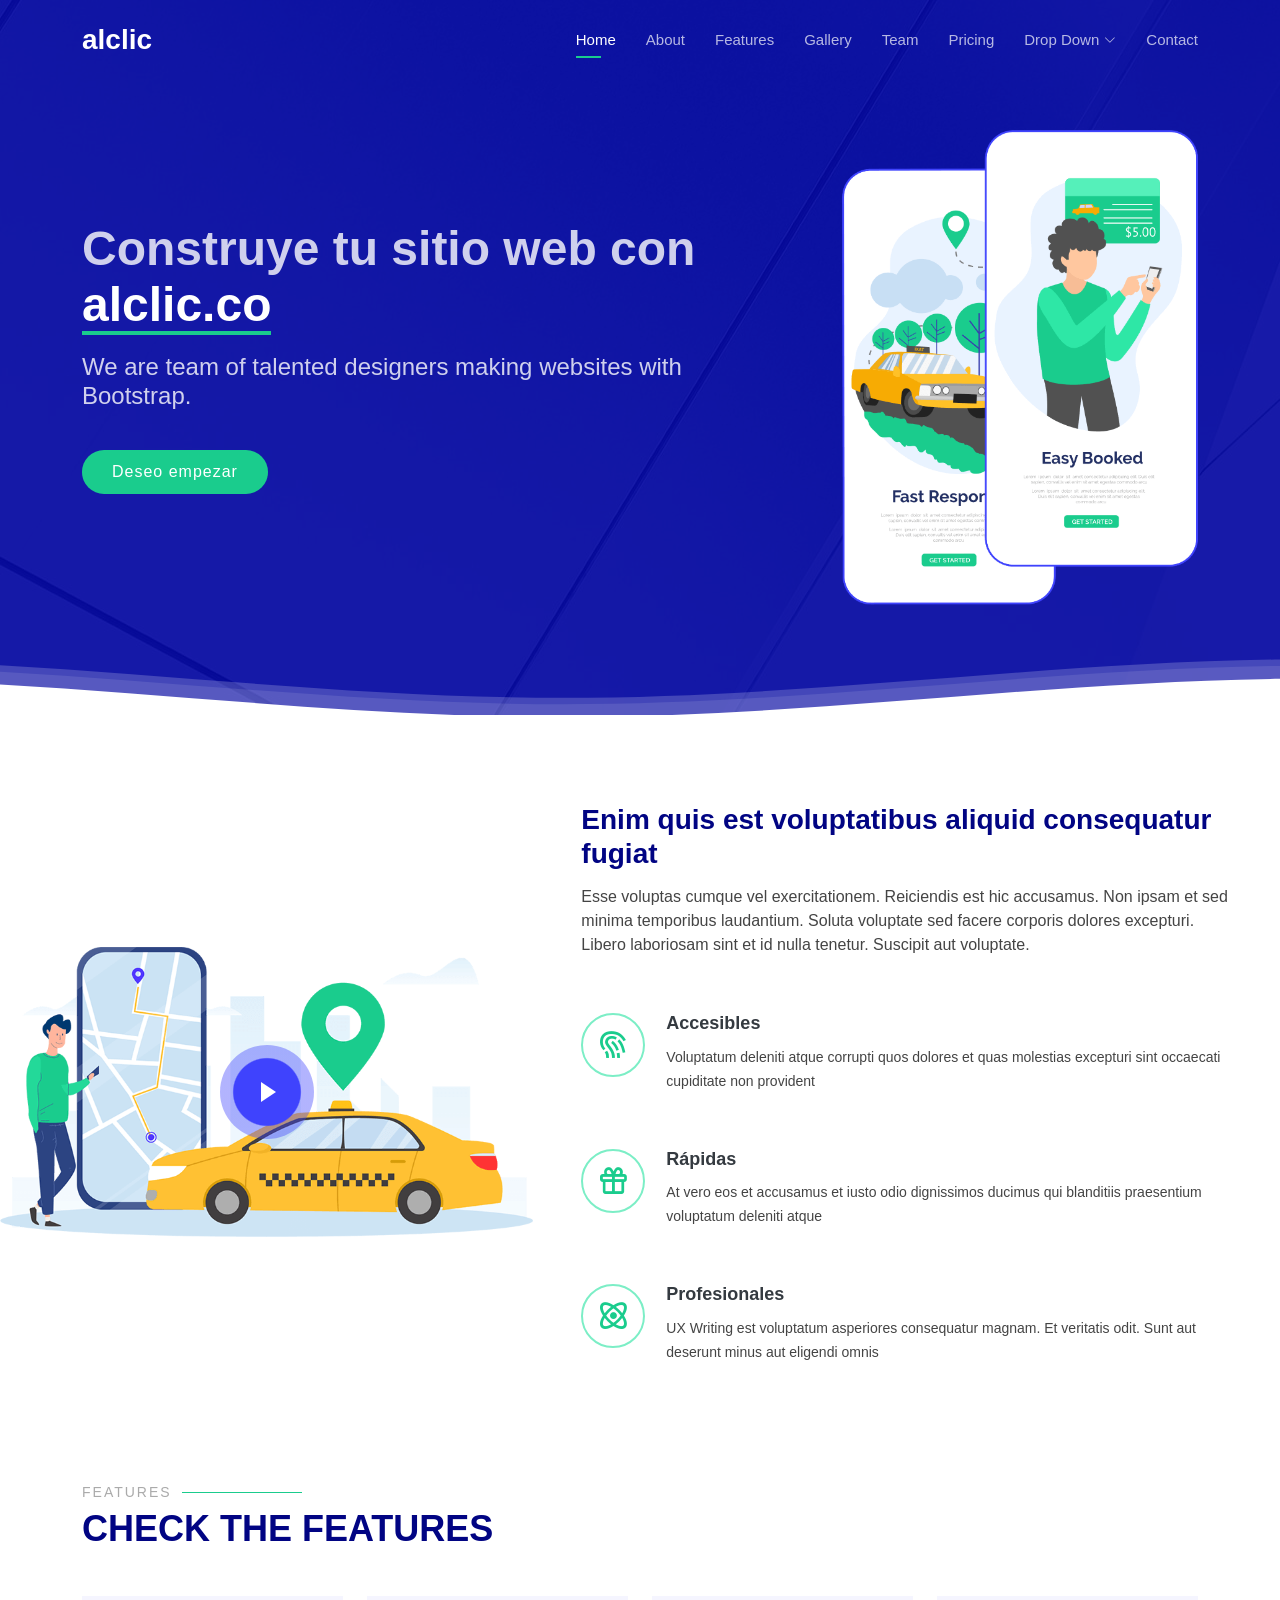
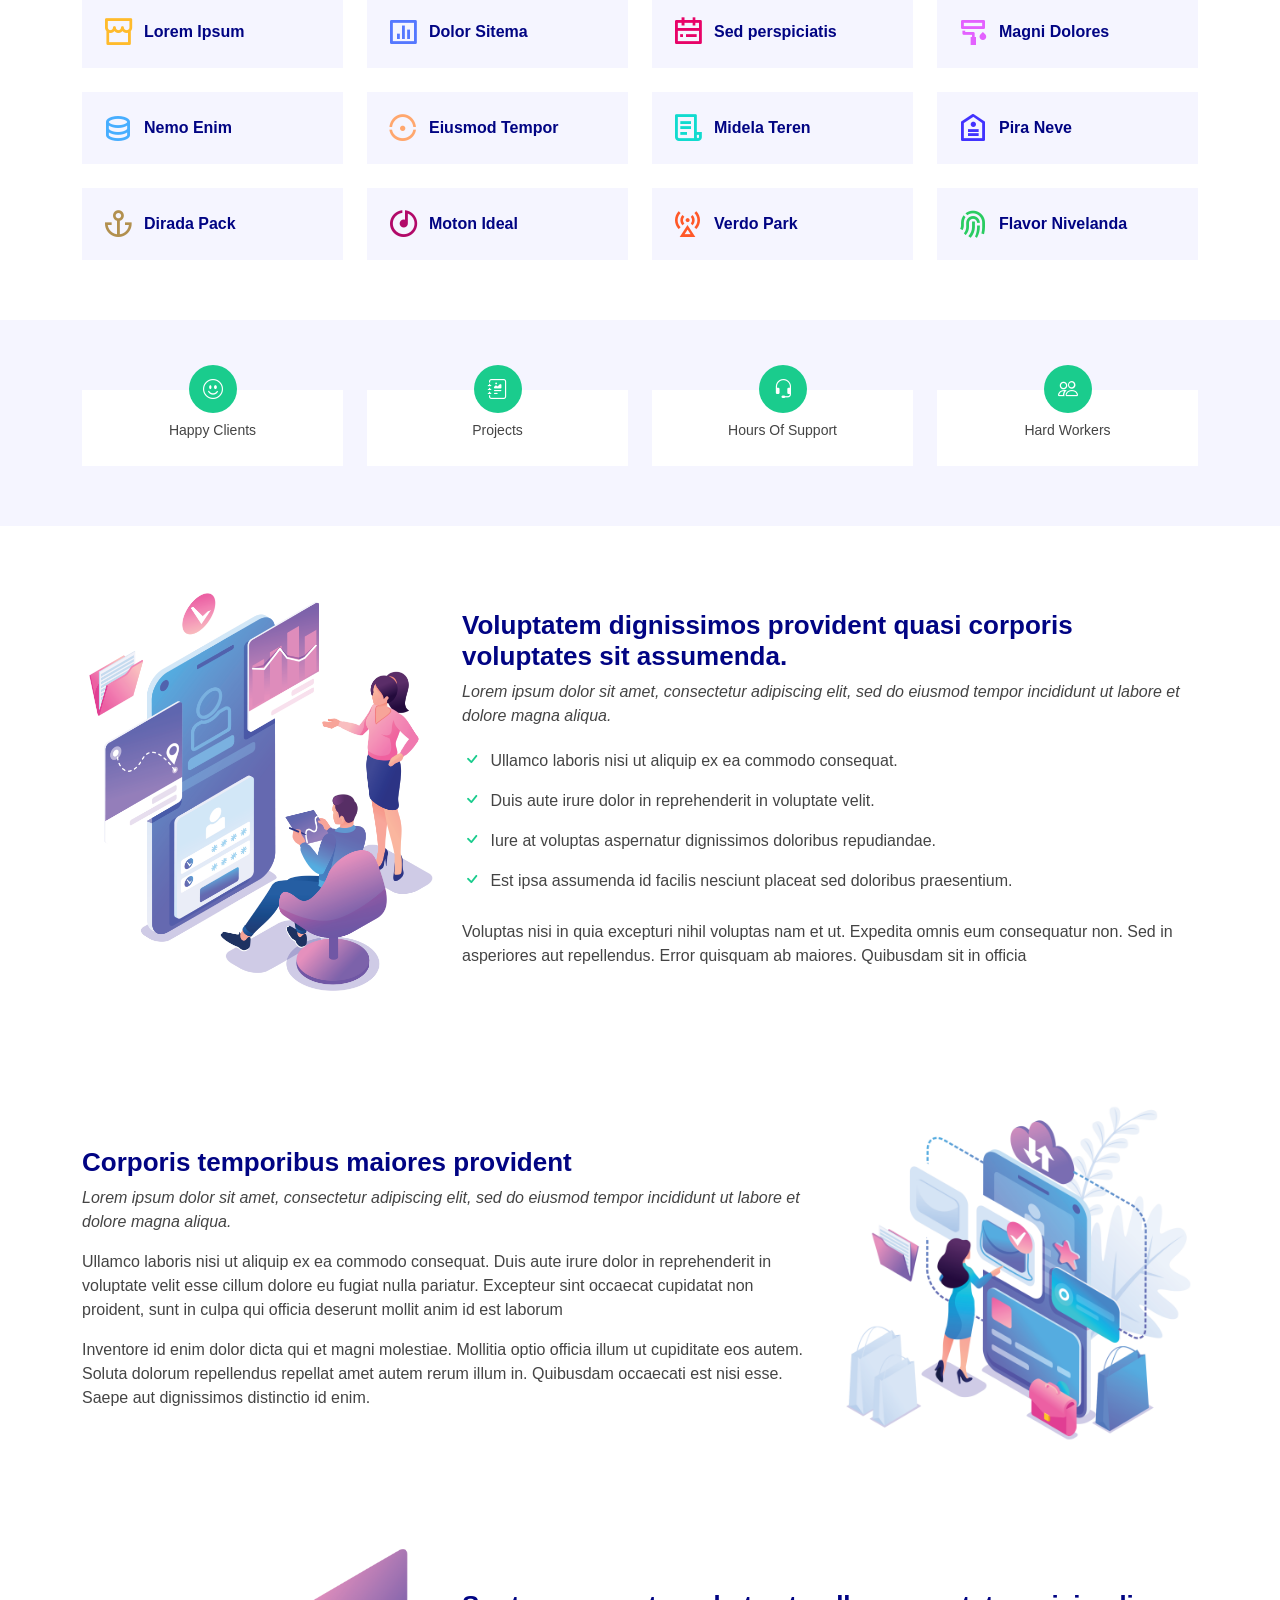
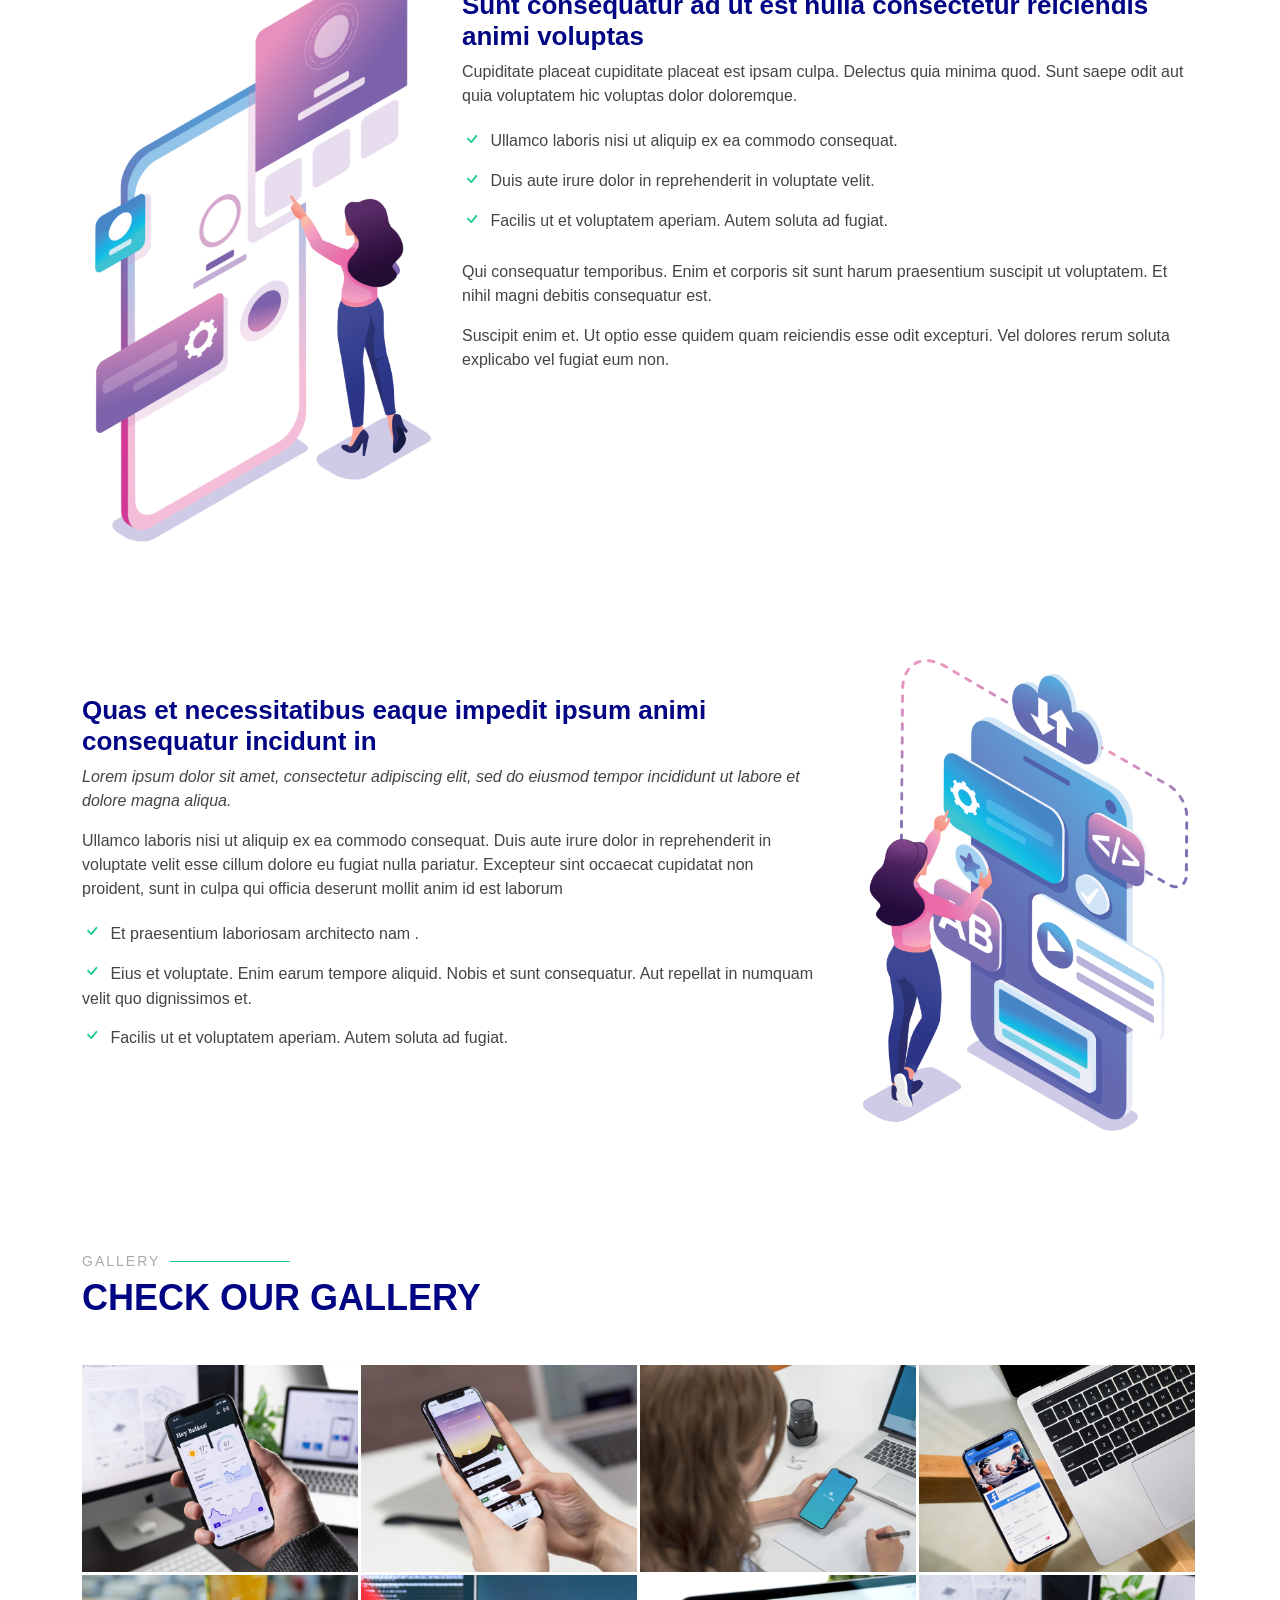
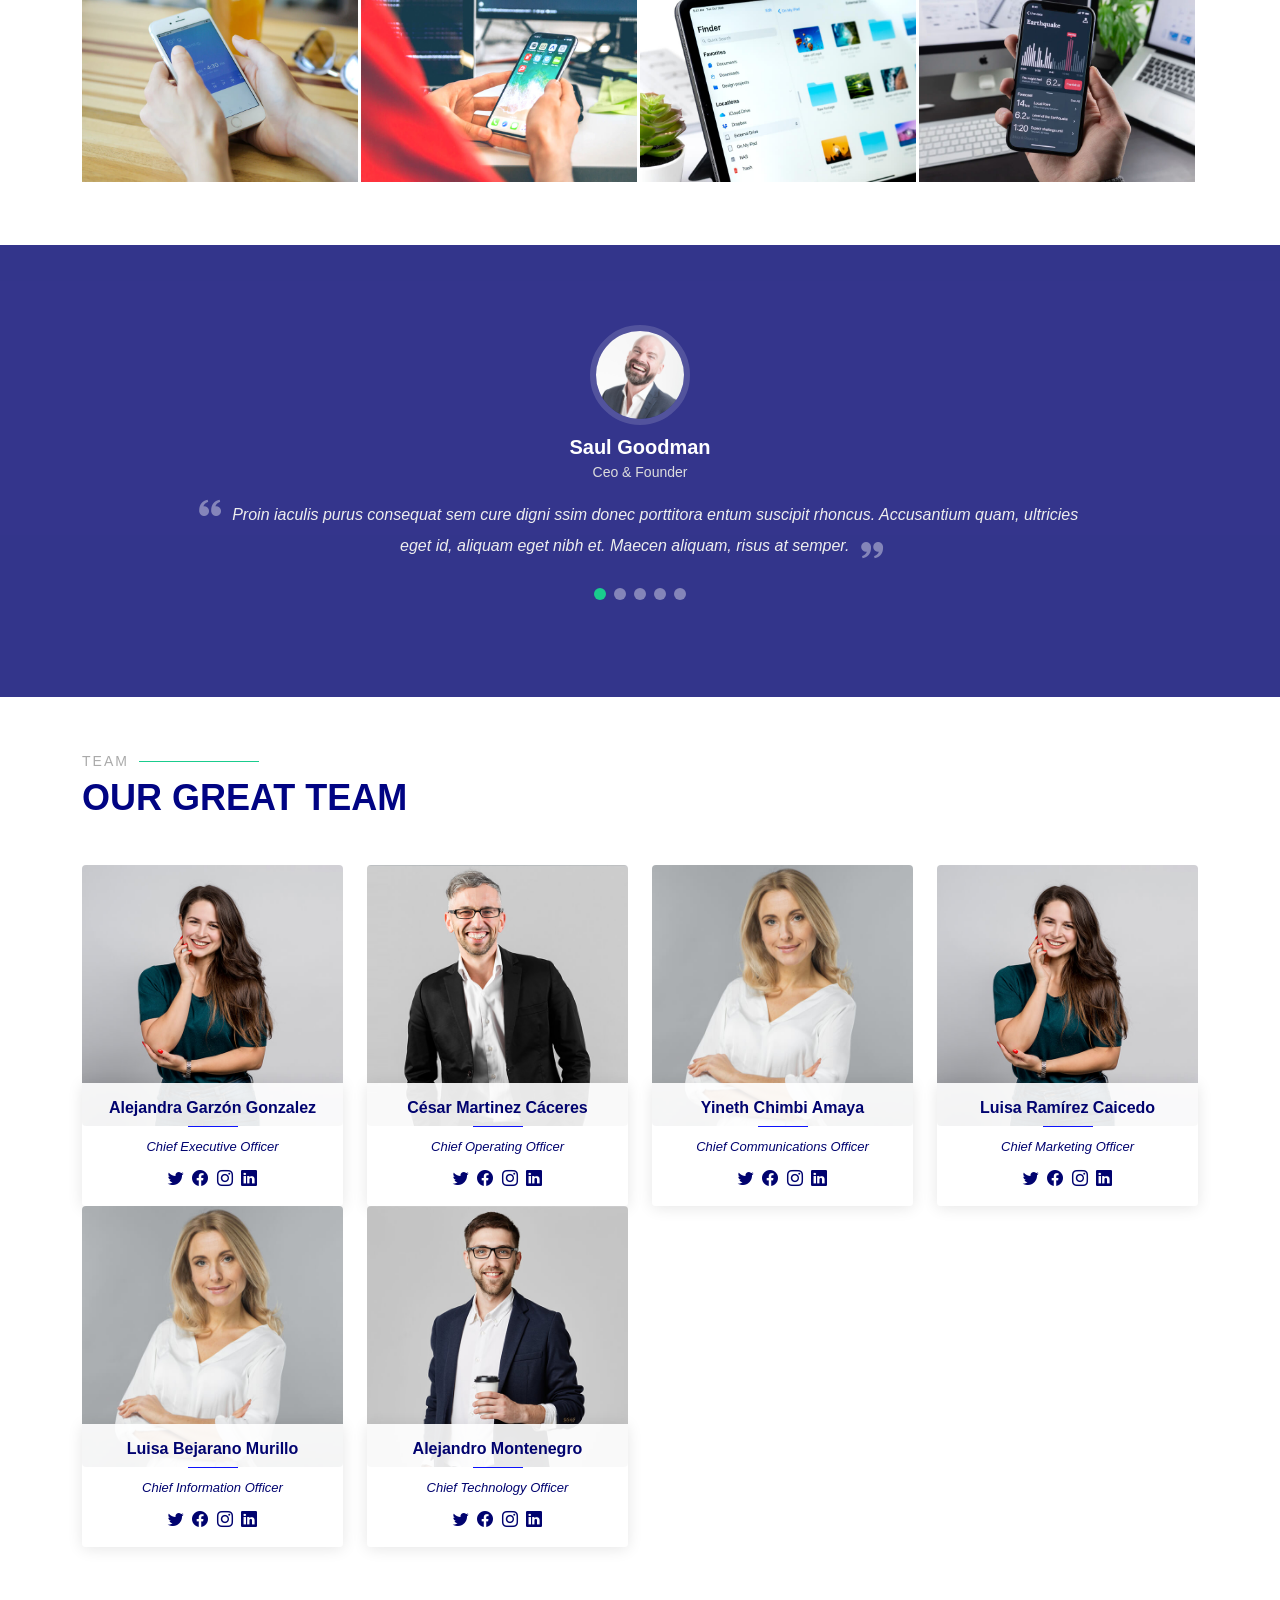
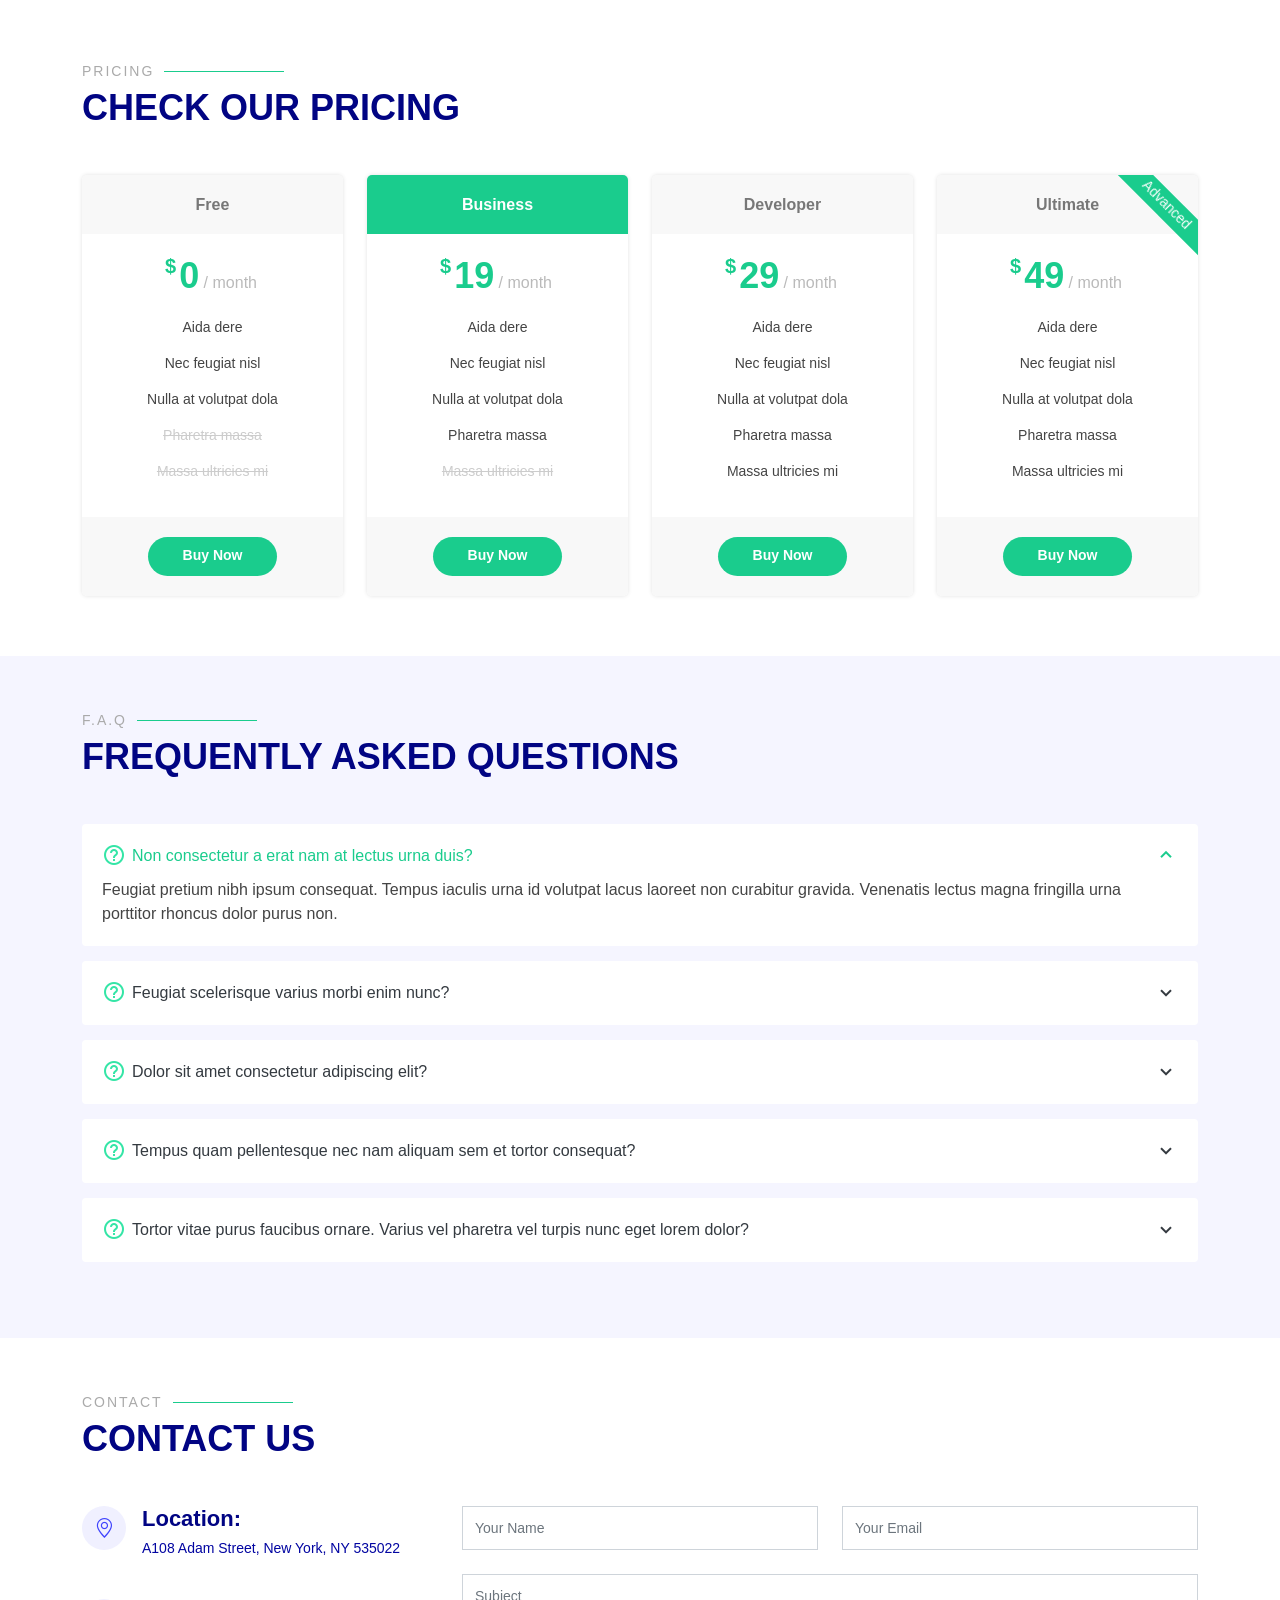
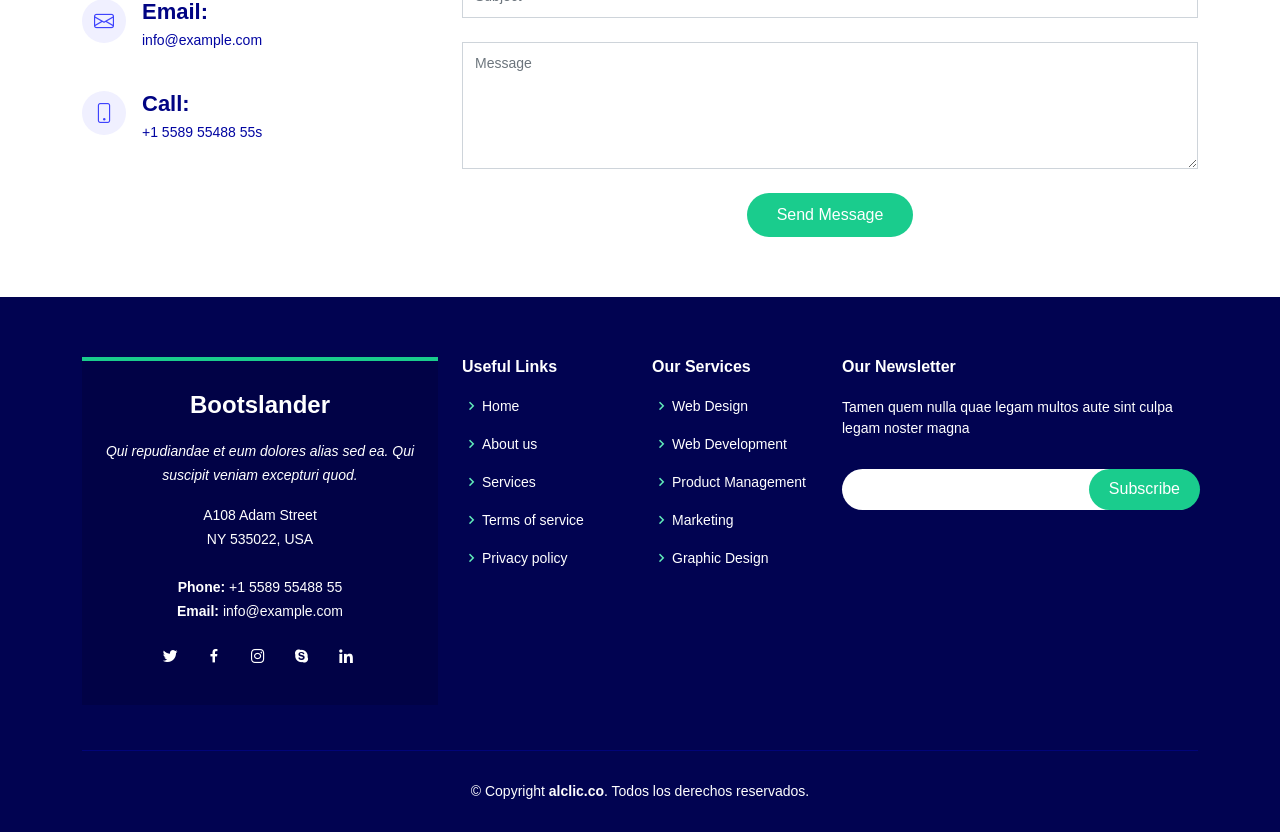
==== commit 070d9879: "Add team members and correct corporate name" ====
--- a/index.html
+++ b/index.html
@@ -5,13 +5,13 @@
   <meta charset="utf-8">
   <meta content="width=device-width, initial-scale=1.0" name="viewport">
 
-  <title>Páginas web | alclic</title>
-  <meta content="" name="Empresa dedicada al desarrollo de páginas web y portafolios digitales a bajo costo.">
+  <title>Páginas web | alclic.co</title>
+  <meta content="" name="Compañía dedicada al desarrollo y mantenimiento tanto de páginas web como de portafolios digitales a un bajo costo.">
   <meta content="" name="keywords">
 
   <!-- Favicons -->
-  <link href="assets/img/favicon.png" rel="icon">
-  <link href="assets/img/apple-touch-icon.png" rel="apple-touch-icon">
+  <link href="assets/img/favicon 2.png" rel="icon">
+  <link href="assets/img/apple-touch-icon 3.png" rel="apple-touch-icon">
 
   <!-- Google Fonts -->
   <link href="https://fonts.googleapis.com/css?family=Open+Sans:300,300i,400,400i,600,600i,700,700i|Montserrat:300,300i,400,400i,500,500i,600,600i,700,700i|Poppins:300,300i,400,400i,500,500i,600,600i,700,700i" rel="stylesheet">
@@ -553,10 +553,26 @@
 
           <div class="col-lg-3 col-md-6">
             <div class="member" data-aos="zoom-in" data-aos-delay="100">
+              <div class="pic"><img src="assets/img/team/team-2.jpg" class="img-fluid" alt=""></div>
+              <div class="member-info">
+                <h4>Alejandra Garzón Gonzalez</h4>
+                <span>Chief Executive Officer</span>
+                <div class="social">
+                  <a href="https://www.iebschool.com/blog/ceo-cfo-cio-cto-digital-business/"><i class="bi bi-twitter"></i></a>
+                  <a href="https://www.iebschool.com/blog/ceo-cfo-cio-cto-digital-business/"><i class="bi bi-facebook"></i></a>
+                  <a href="https://www.iebschool.com/blog/ceo-cfo-cio-cto-digital-business/"><i class="bi bi-instagram"></i></a>
+                  <a href="https://www.iebschool.com/blog/ceo-cfo-cio-cto-digital-business/"><i class="bi bi-linkedin"></i></a>
+                </div>
+              </div>
+            </div>
+          </div>
+
+          <div class="col-lg-3 col-md-6 mt-5 mt-md-0">
+            <div class="member" data-aos="zoom-in" data-aos-delay="200">
               <div class="pic"><img src="assets/img/team/team-1.jpg" class="img-fluid" alt=""></div>
               <div class="member-info">
-                <h4>Walter White</h4>
-                <span>Chief Executive Officer</span>
+                <h4>César Martinez Cáceres</h4>
+                <span>Chief Operating Officer</span>
                 <div class="social">
                   <a href=""><i class="bi bi-twitter"></i></a>
                   <a href=""><i class="bi bi-facebook"></i></a>
@@ -567,12 +583,12 @@
             </div>
           </div>
 
-          <div class="col-lg-3 col-md-6 mt-5 mt-md-0">
-            <div class="member" data-aos="zoom-in" data-aos-delay="200">
-              <div class="pic"><img src="assets/img/team/team-2.jpg" class="img-fluid" alt=""></div>
+          <div class="col-lg-3 col-md-6 mt-5 mt-lg-0">
+            <div class="member" data-aos="zoom-in" data-aos-delay="300">
+              <div class="pic"><img src="assets/img/team/team-4.jpg" class="img-fluid" alt=""></div>
               <div class="member-info">
-                <h4>Sarah Jhonson</h4>
-                <span>Product Manager</span>
+                <h4>Yineth Chimbi Amaya</h4>
+                <span>Chief Communications Officer</span>
                 <div class="social">
                   <a href=""><i class="bi bi-twitter"></i></a>
                   <a href=""><i class="bi bi-facebook"></i></a>
@@ -584,11 +600,11 @@
           </div>
 
           <div class="col-lg-3 col-md-6 mt-5 mt-lg-0">
-            <div class="member" data-aos="zoom-in" data-aos-delay="300">
-              <div class="pic"><img src="assets/img/team/team-3.jpg" class="img-fluid" alt=""></div>
+            <div class="member" data-aos="zoom-in" data-aos-delay="400">
+              <div class="pic"><img src="assets/img/team/team-2.jpg" class="img-fluid" alt=""></div>
               <div class="member-info">
-                <h4>William Anderson</h4>
-                <span>CTO</span>
+                <h4>Luisa Ramírez Caicedo</h4>
+                <span>Chief Marketing Officer</span>
                 <div class="social">
                   <a href=""><i class="bi bi-twitter"></i></a>
                   <a href=""><i class="bi bi-facebook"></i></a>
@@ -600,11 +616,27 @@
           </div>
 
           <div class="col-lg-3 col-md-6 mt-5 mt-lg-0">
-            <div class="member" data-aos="zoom-in" data-aos-delay="400">
+            <div class="member" data-aos="zoom-in" data-aos-delay="500">
               <div class="pic"><img src="assets/img/team/team-4.jpg" class="img-fluid" alt=""></div>
               <div class="member-info">
-                <h4>Amanda Jepson</h4>
-                <span>Accountant</span>
+                <h4>Luisa Bejarano Murillo</h4>
+                <span>Chief Information Officer</span>
+                <div class="social">
+                  <a href=""><i class="bi bi-twitter"></i></a>
+                  <a href=""><i class="bi bi-facebook"></i></a>
+                  <a href=""><i class="bi bi-instagram"></i></a>
+                  <a href=""><i class="bi bi-linkedin"></i></a>
+                </div>
+              </div>
+            </div>
+          </div>
+
+          <div class="col-lg-3 col-md-6 mt-5 mt-lg-0">
+            <div class="member" data-aos="zoom-in" data-aos-delay="600">
+              <div class="pic"><img src="assets/img/team/team-3.jpg" class="img-fluid" alt=""></div>
+              <div class="member-info">
+                <h4>Alejandro Montenegro</h4>
+                <span>Chief Technology Officer</span>
                 <div class="social">
                   <a href=""><i class="bi bi-twitter"></i></a>
                   <a href=""><i class="bi bi-facebook"></i></a>
@@ -899,7 +931,7 @@
 
     <div class="container">
       <div class="copyright">
-        &copy; Copyright <strong><span>AlClic.co</span></strong>. All Rights Reserved.
+        &copy; Copyright <strong><span>alclic.co</span></strong>. Todos los derechos reservados.
       </div>
       
     </div>
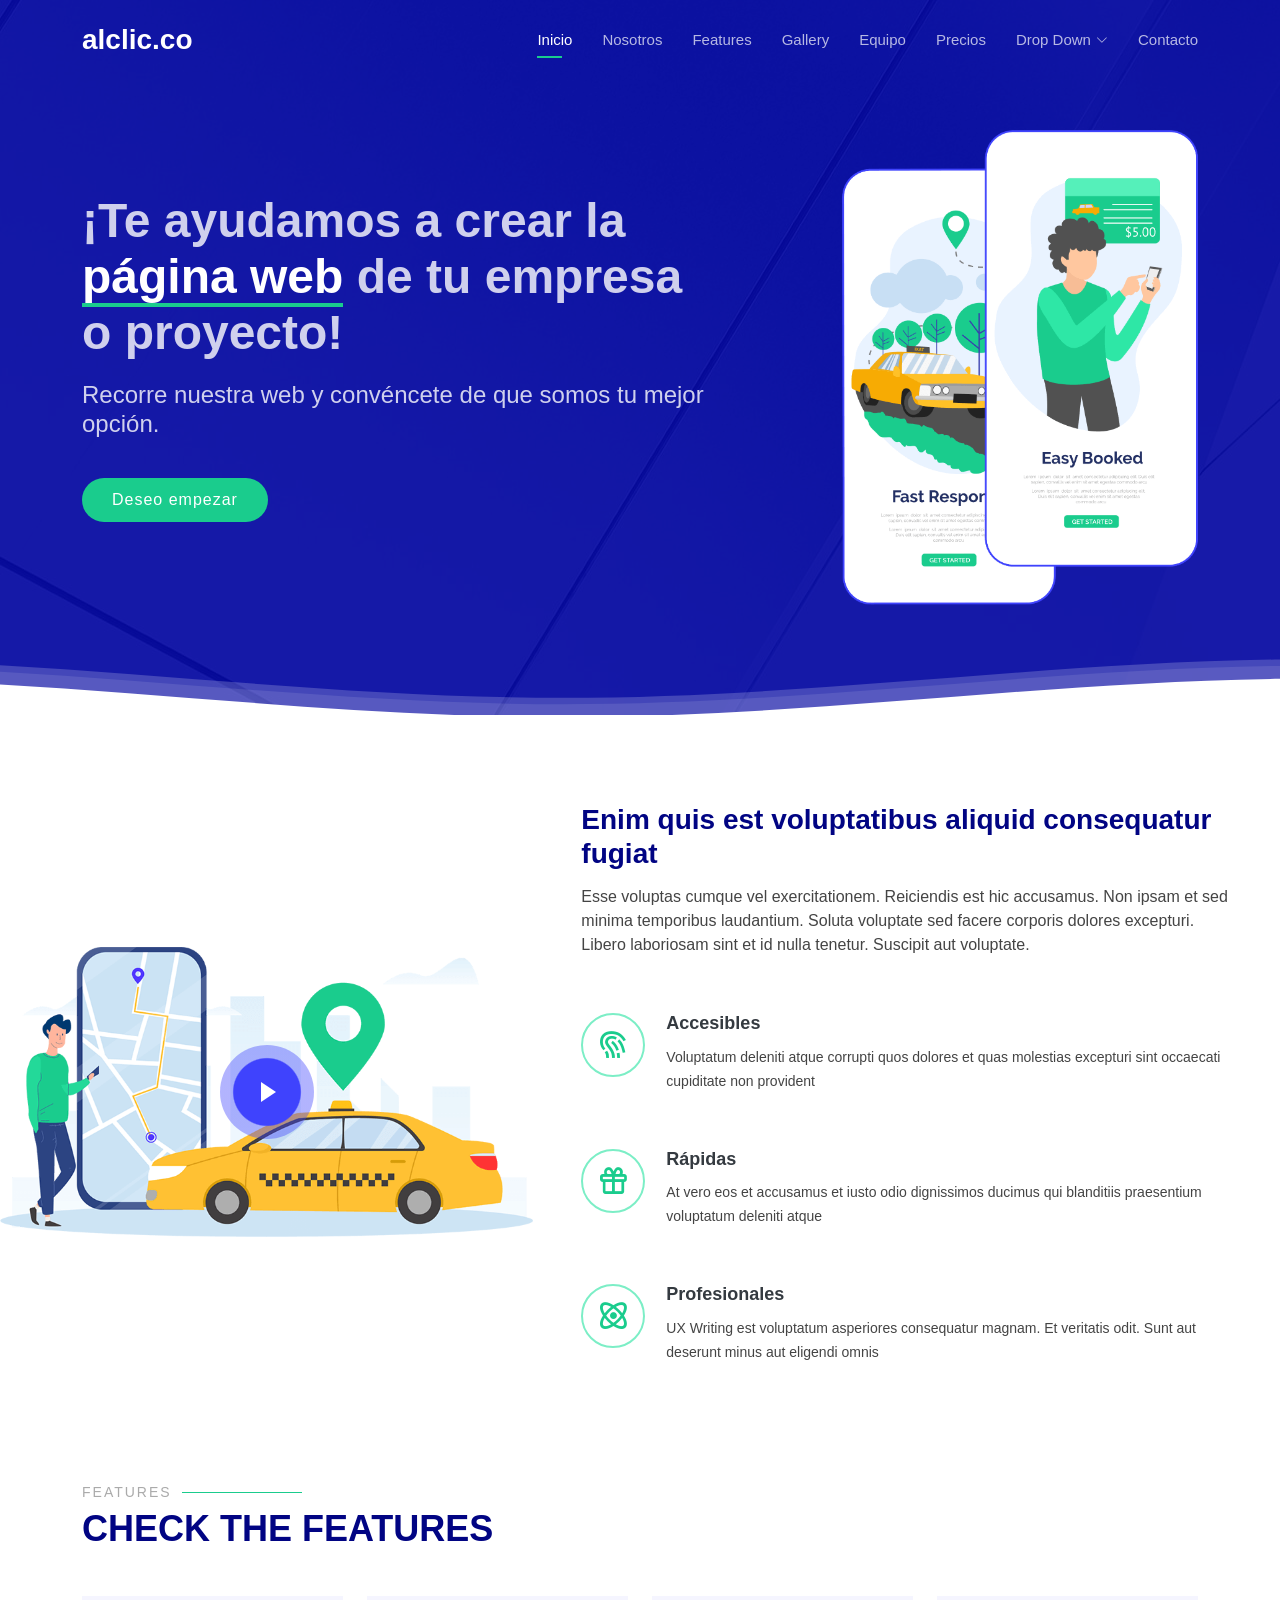
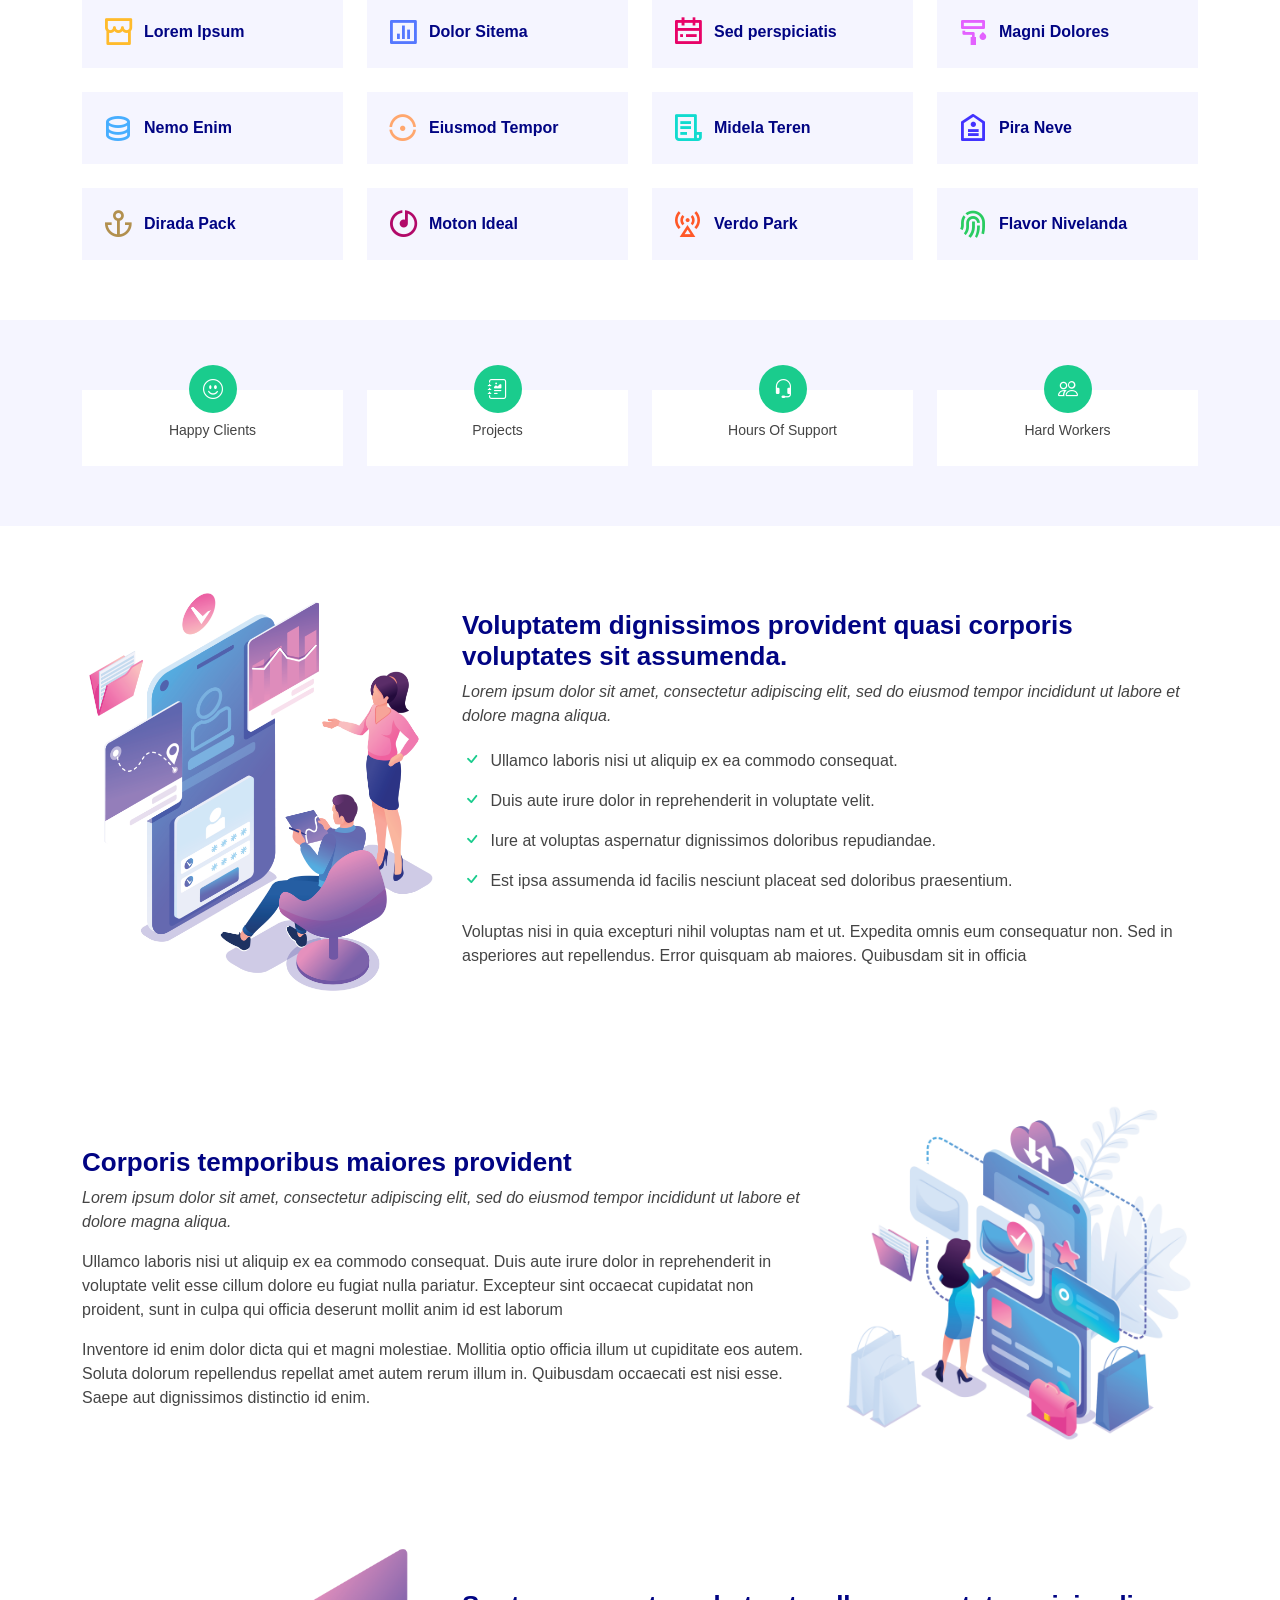
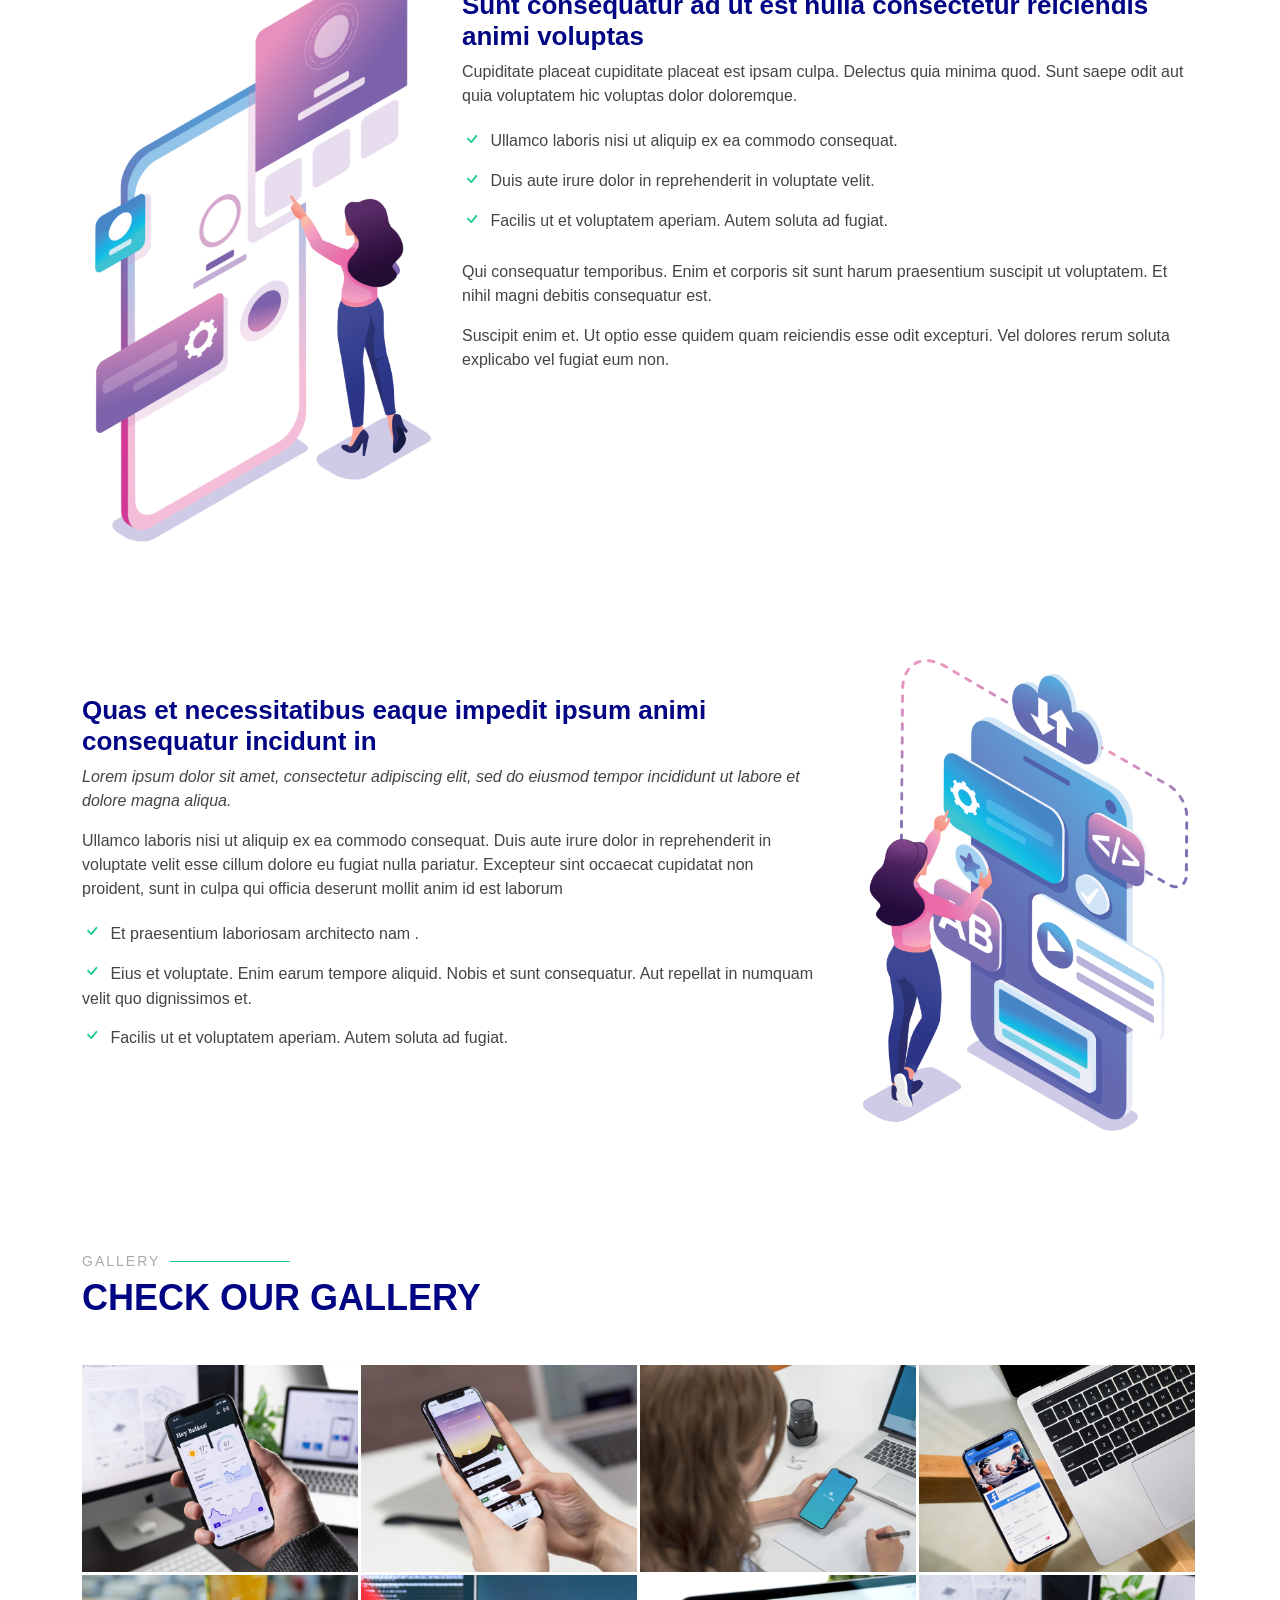
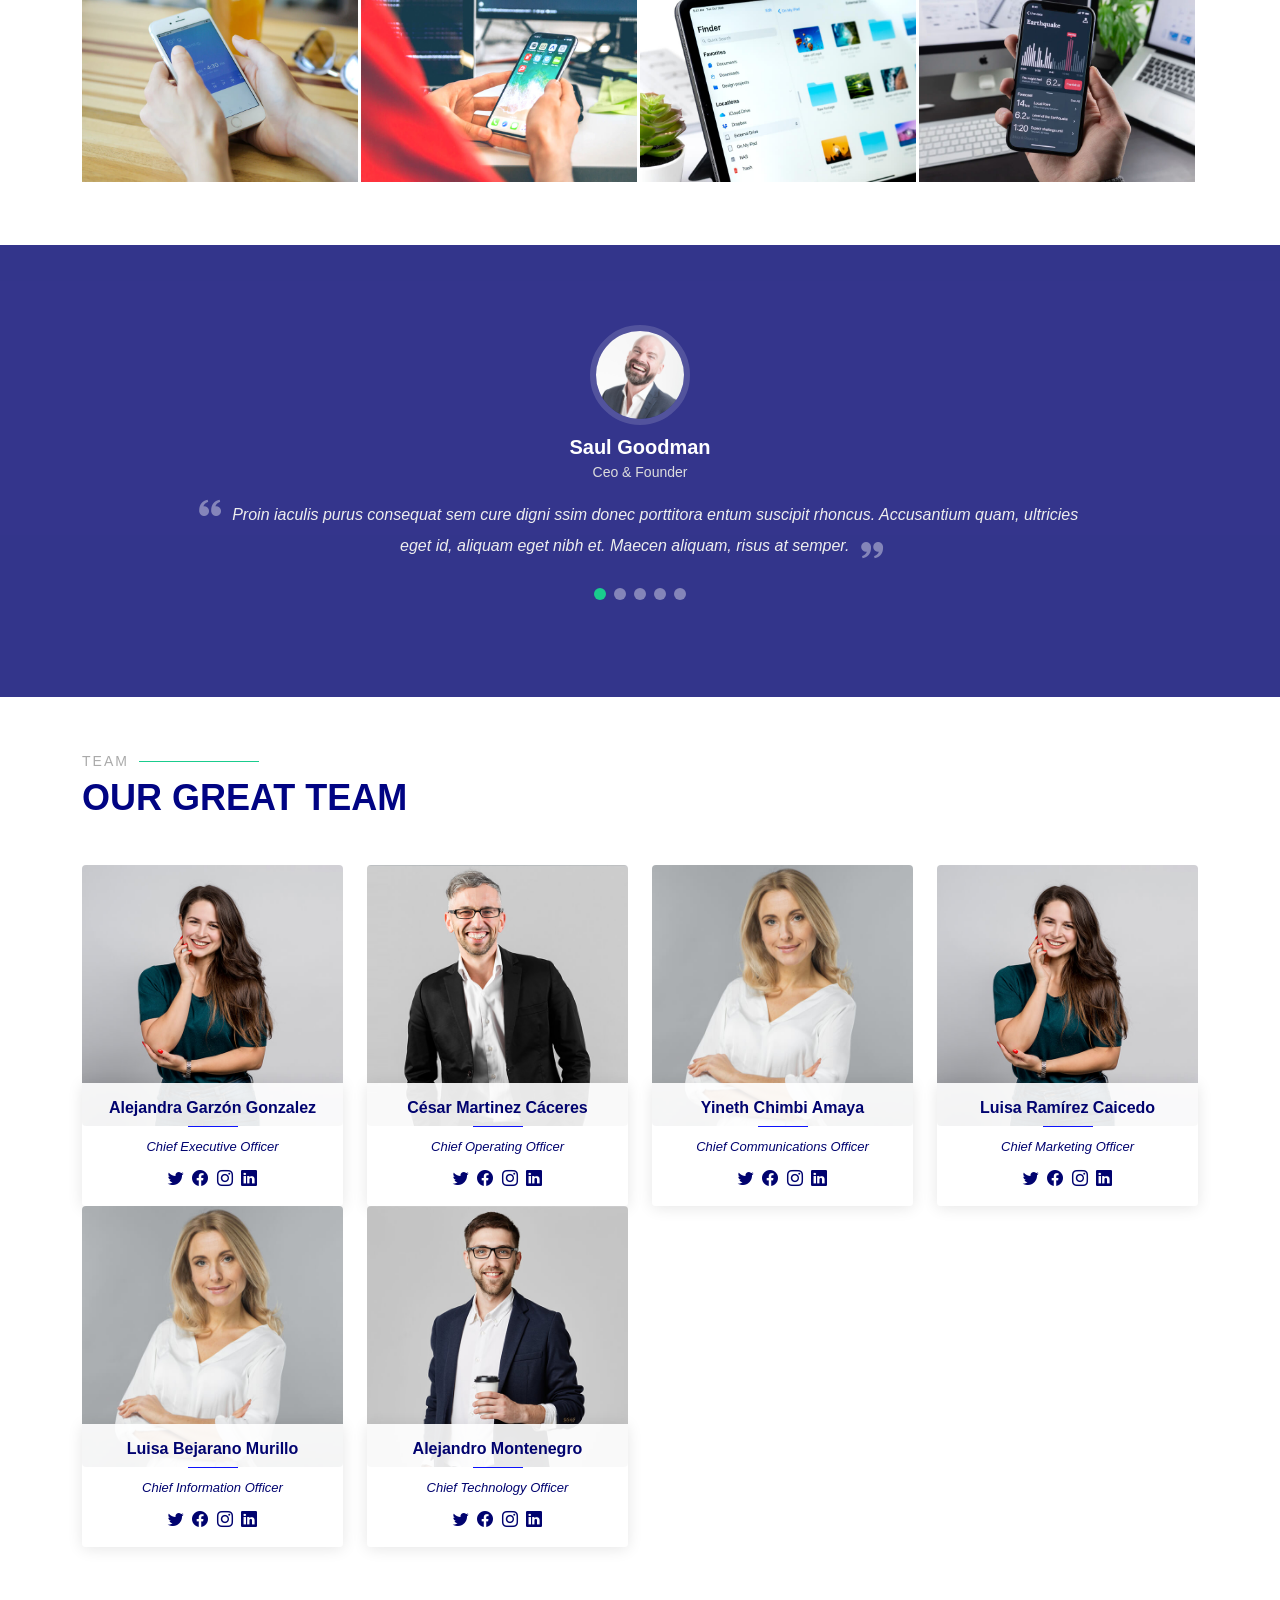
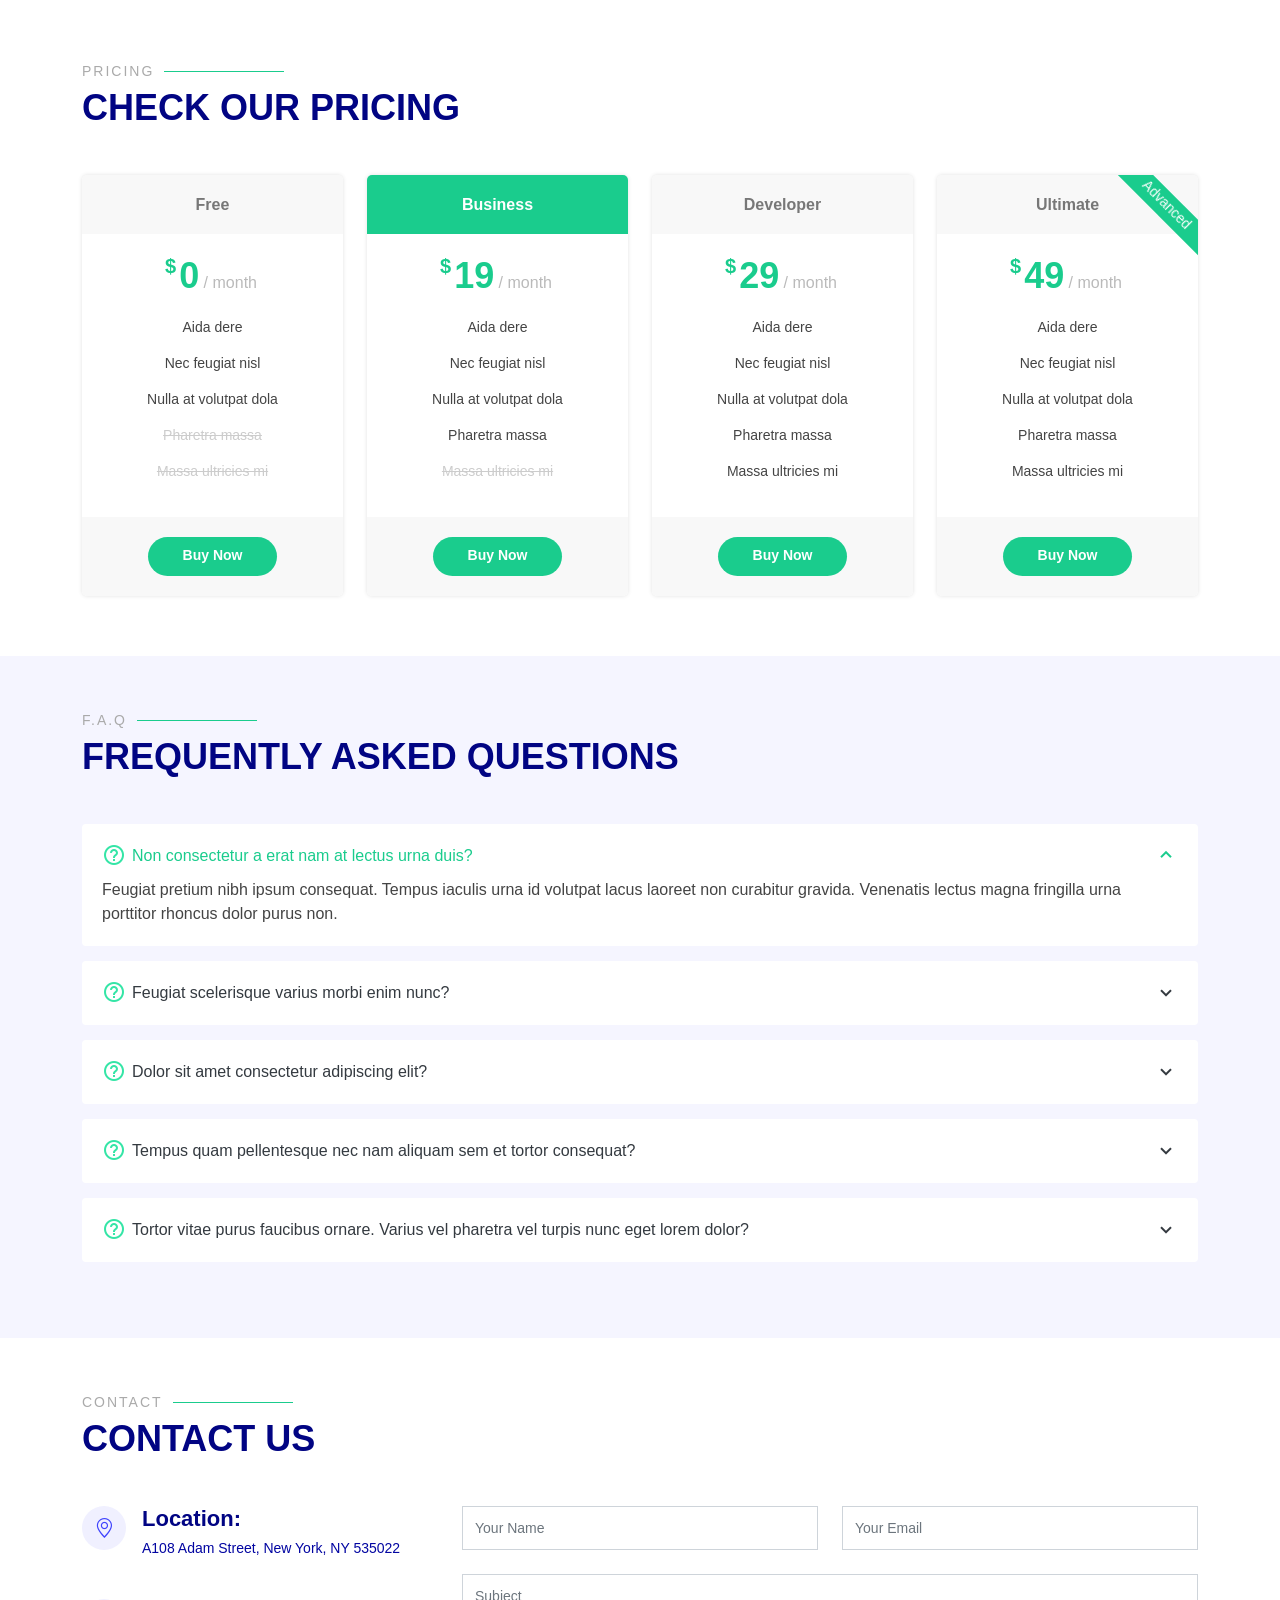
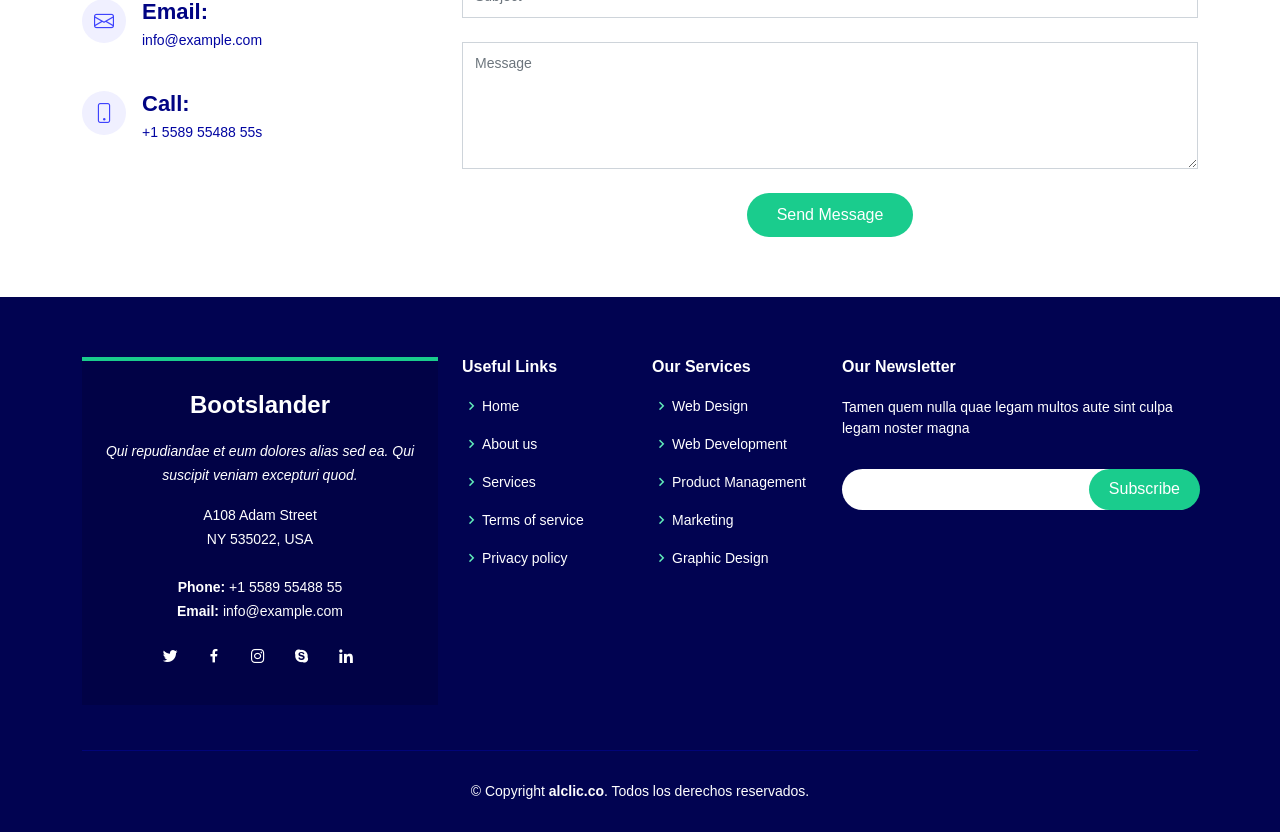
==== commit d0b62ae4: "Traducciones" ====
--- a/index.html
+++ b/index.html
@@ -7,7 +7,7 @@
 
   <title>Páginas web | alclic.co</title>
   <meta content="" name="Compañía dedicada al desarrollo y mantenimiento tanto de páginas web como de portafolios digitales a un bajo costo.">
-  <meta content="" name="keywords">
+  <meta content="" name="paginas web, web, blogs, pagina, diseño, creacion, barata">
 
   <!-- Favicons -->
   <link href="assets/img/favicon 2.png" rel="icon">
@@ -29,8 +29,7 @@
   <link href="assets/css/style.css" rel="stylesheet">
 
   <!-- =======================================================
-  * Template Name: Bootslander - v4.7.2
-  * Template URL: https://bootstrapmade.com/bootslander-free-bootstrap-landing-page-template/
+  * Template Name: alclic - v1.0.2
   * Author: BootstrapMade.com
   * License: https://bootstrapmade.com/license/
   ======================================================== -->
@@ -43,19 +42,19 @@
     <div class="container d-flex align-items-center justify-content-between">
 
       <div class="logo">
-        <h1><a href="index.html"><span>alclic</span></a></h1>
+        <h1><a href="index.html"><span>alclic.co</span></a></h1>
         <!-- Uncomment below if you prefer to use an image logo -->
         <!-- <a href="index.html"><img src="assets/img/logo.png" alt="" class="img-fluid"></a>-->
       </div>
 
       <nav id="navbar" class="navbar">
         <ul>
-          <li><a class="nav-link scrollto active" href="#hero">Home</a></li>
-          <li><a class="nav-link scrollto" href="#about">About</a></li>
+          <li><a class="nav-link scrollto active" href="#hero">Inicio</a></li>
+          <li><a class="nav-link scrollto" href="#about">Nosotros</a></li>
           <li><a class="nav-link scrollto" href="#features">Features</a></li>
           <li><a class="nav-link scrollto" href="#gallery">Gallery</a></li>
-          <li><a class="nav-link scrollto" href="#team">Team</a></li>
-          <li><a class="nav-link scrollto" href="#pricing">Pricing</a></li>
+          <li><a class="nav-link scrollto" href="#team">Equipo</a></li>
+          <li><a class="nav-link scrollto" href="#pricing">Precios</a></li>
           <li class="dropdown"><a href="#"><span>Drop Down</span> <i class="bi bi-chevron-down"></i></a>
             <ul>
               <li><a href="#">Drop Down 1</a></li>
@@ -63,17 +62,13 @@
                 <ul>
                   <li><a href="#">Deep Drop Down 1</a></li>
                   <li><a href="#">Deep Drop Down 2</a></li>
-                  <li><a href="#">Deep Drop Down 3</a></li>
-                  <li><a href="#">Deep Drop Down 4</a></li>
-                  <li><a href="#">Deep Drop Down 5</a></li>
                 </ul>
               </li>
               <li><a href="#">Drop Down 2</a></li>
               <li><a href="#">Drop Down 3</a></li>
-              <li><a href="#">Drop Down 4</a></li>
             </ul>
           </li>
-          <li><a class="nav-link scrollto" href="#contact">Contact</a></li>
+          <li><a class="nav-link scrollto" href="#contact">Contacto</a></li>
         </ul>
         <i class="bi bi-list mobile-nav-toggle"></i>
       </nav><!-- .navbar -->
@@ -88,8 +83,8 @@
       <div class="row justify-content-between">
         <div class="col-lg-7 pt-5 pt-lg-0 order-2 order-lg-1 d-flex align-items-center">
           <div data-aos="zoom-out">
-            <h1>Construye tu sitio web con <span>alclic.co</span></h1>
-            <h2>We are team of talented designers making websites with Bootstrap.</h2>
+            <h1>¡Te ayudamos a crear la <span>página web</span> de tu empresa o proyecto!</h1>
+            <h2>Recorre nuestra web y convéncete de que somos tu mejor opción.</h2>
             <div class="text-center text-lg-start">
               <a href="#about" class="btn-get-started scrollto">Deseo empezar</a>
             </div>
